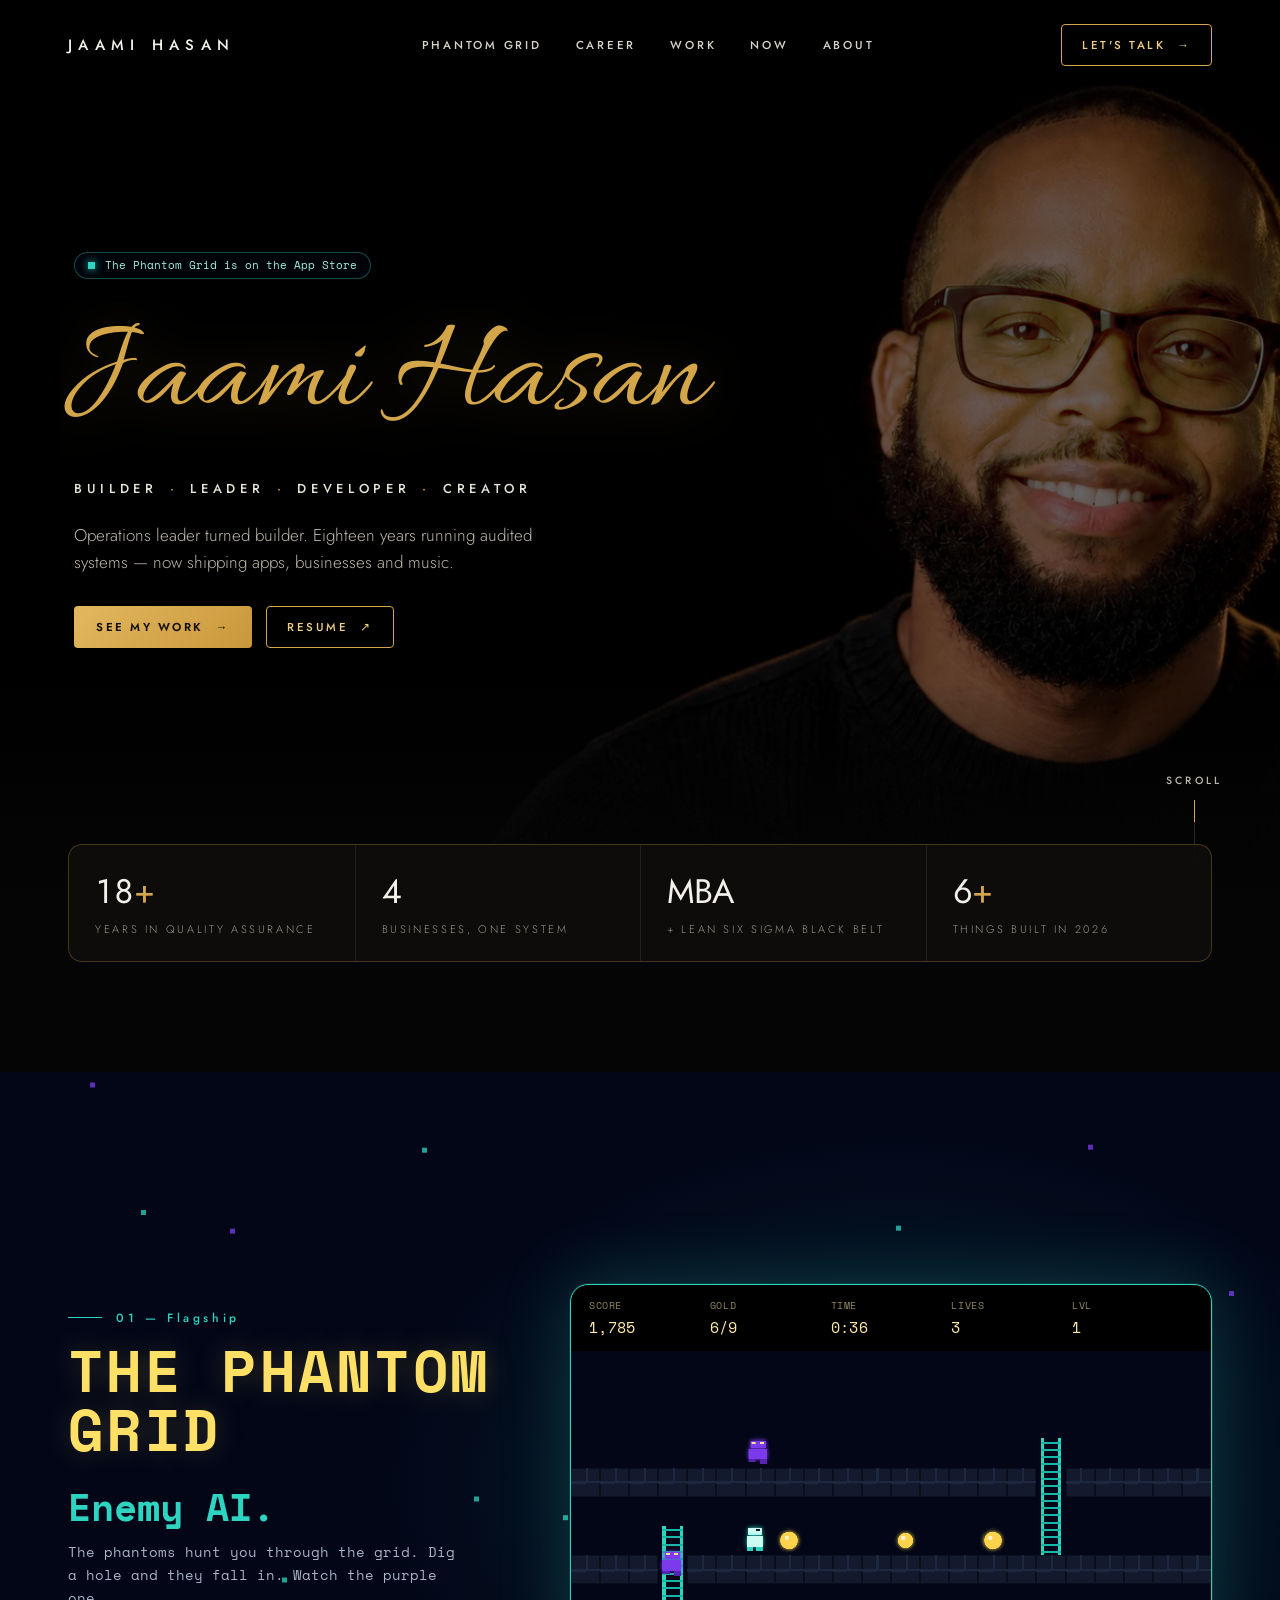
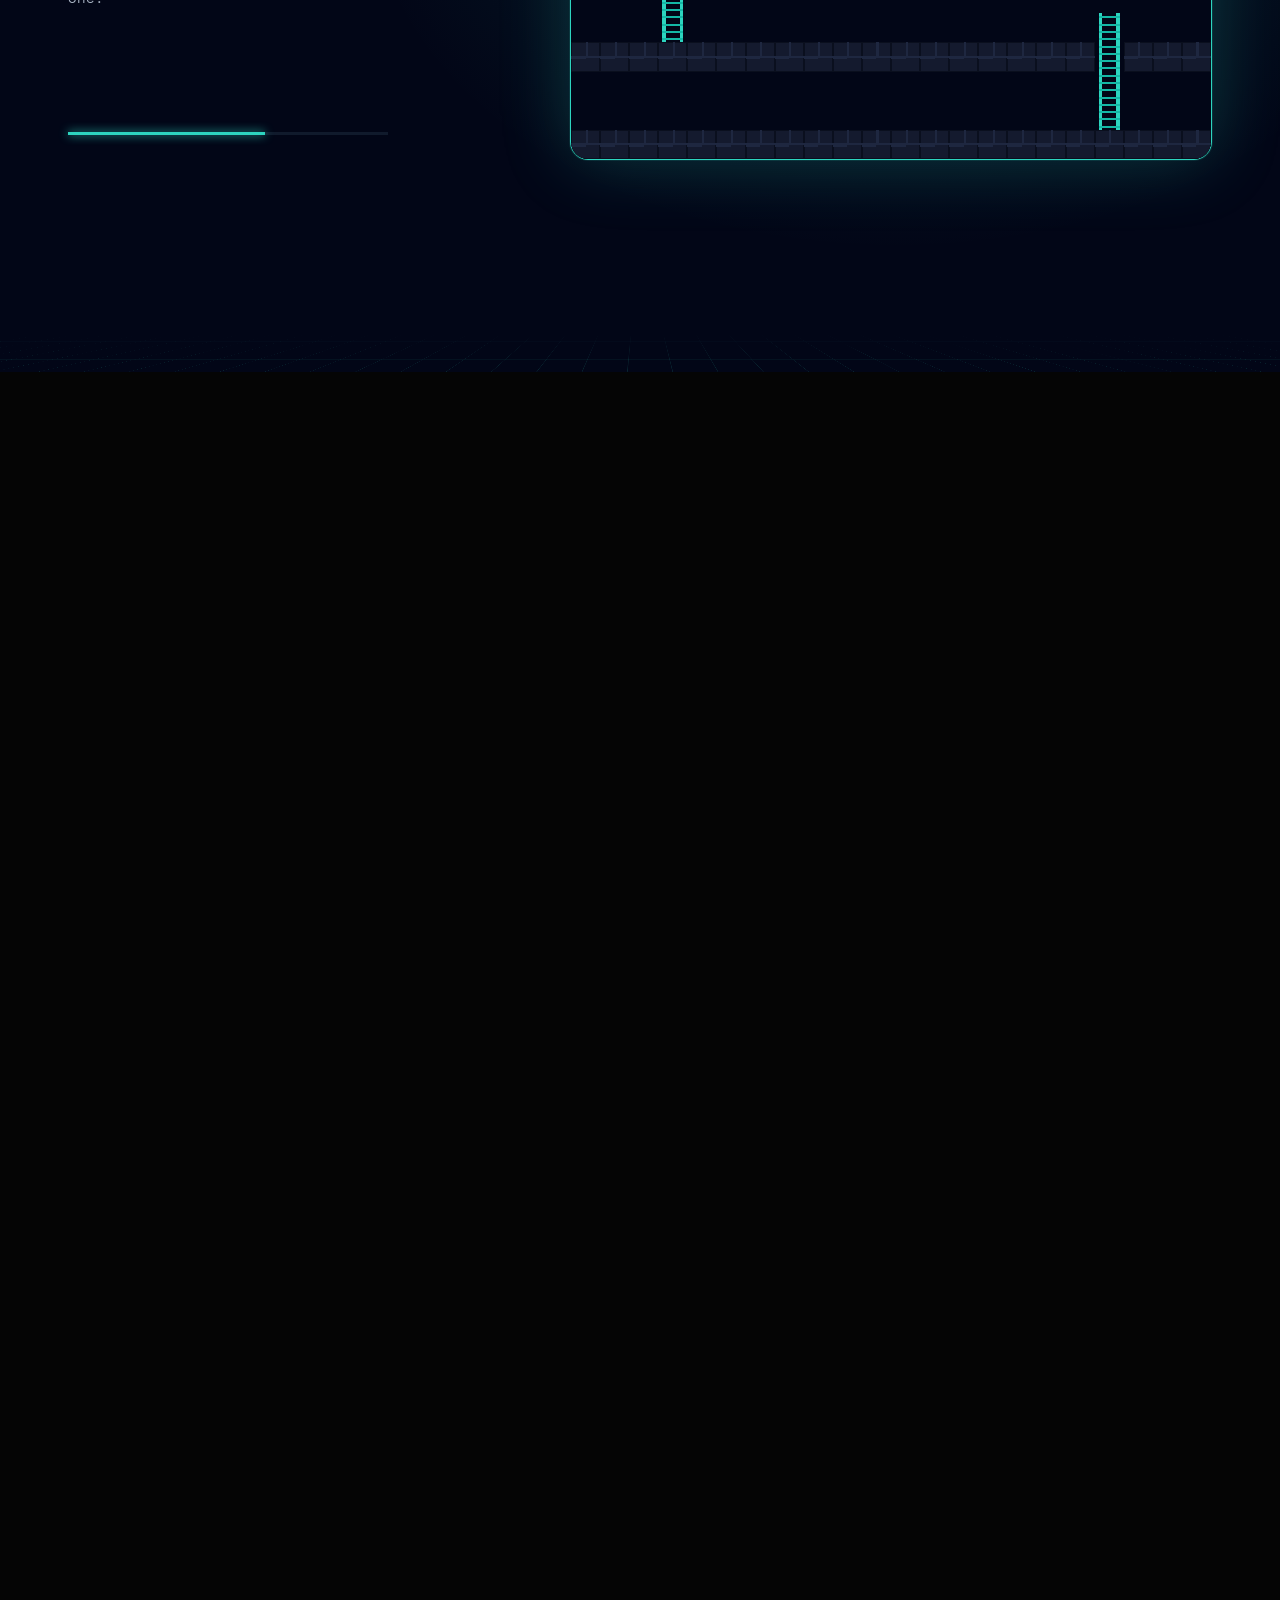
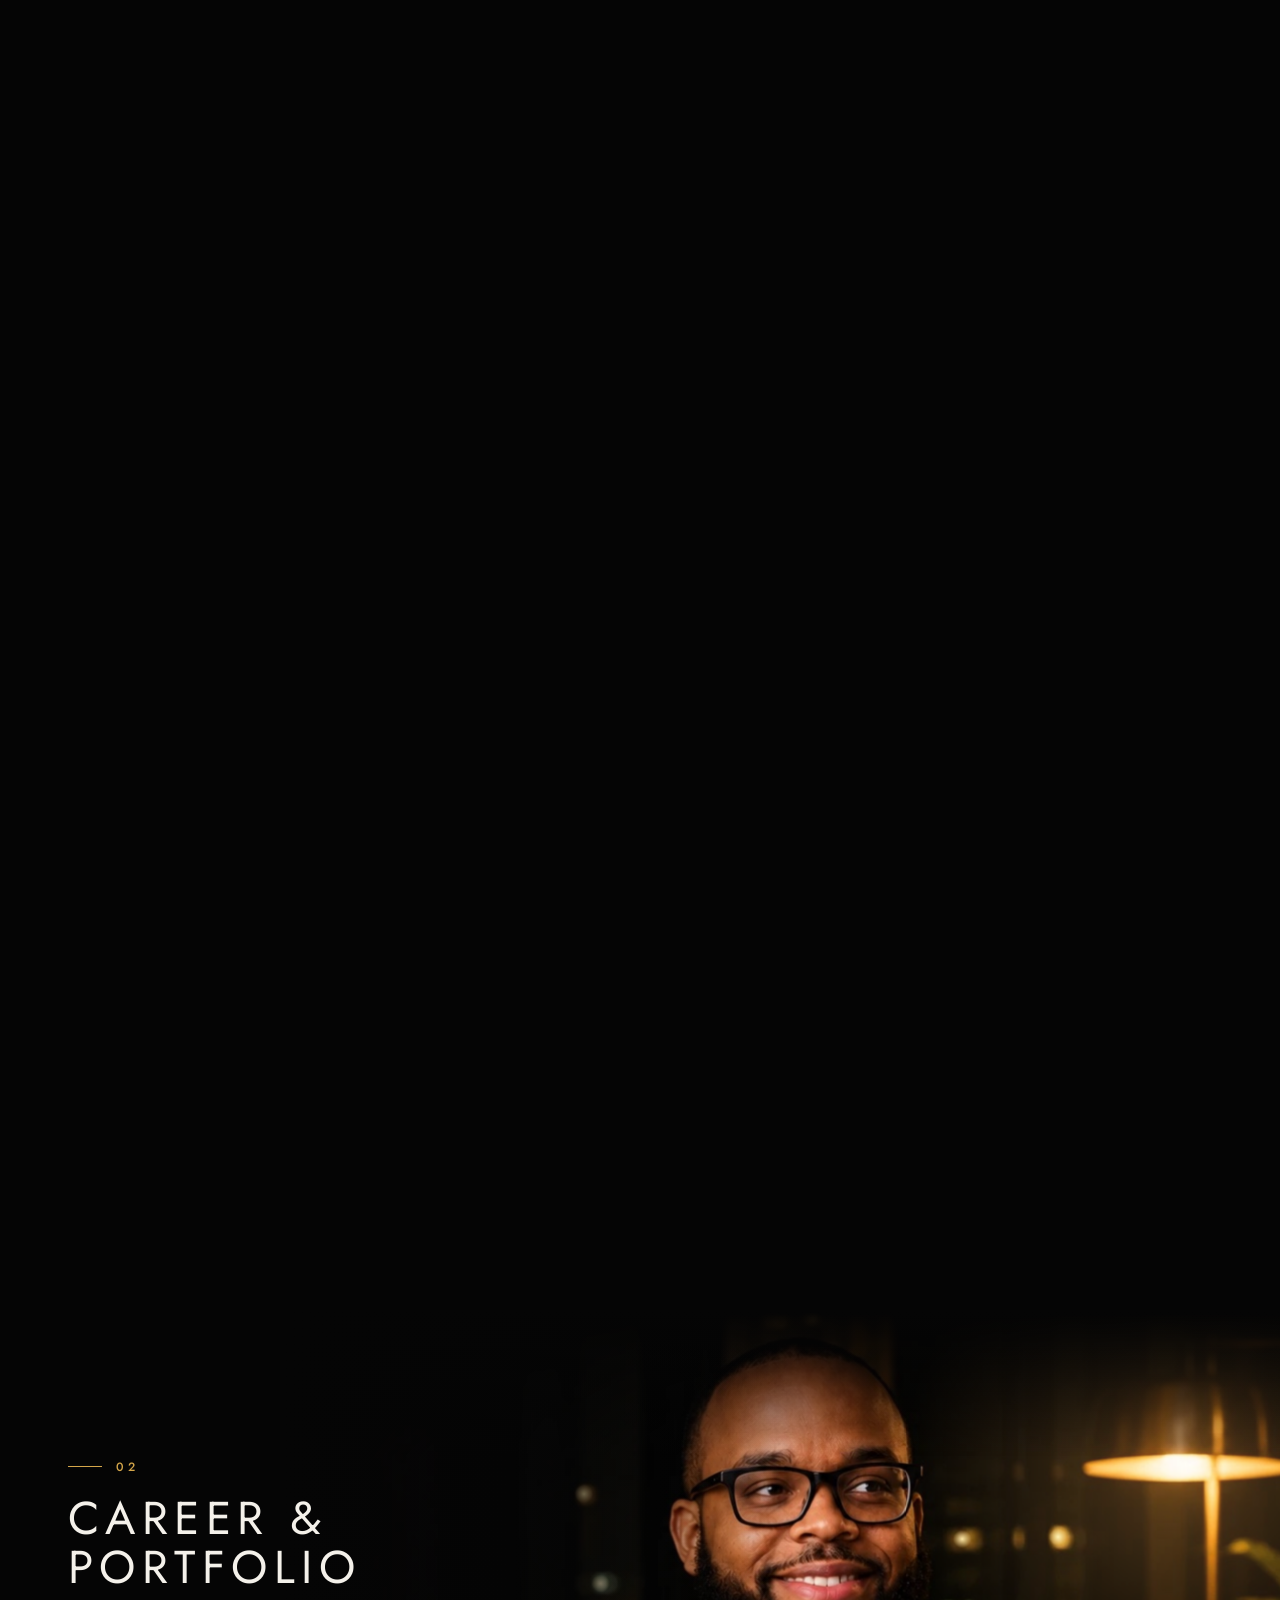
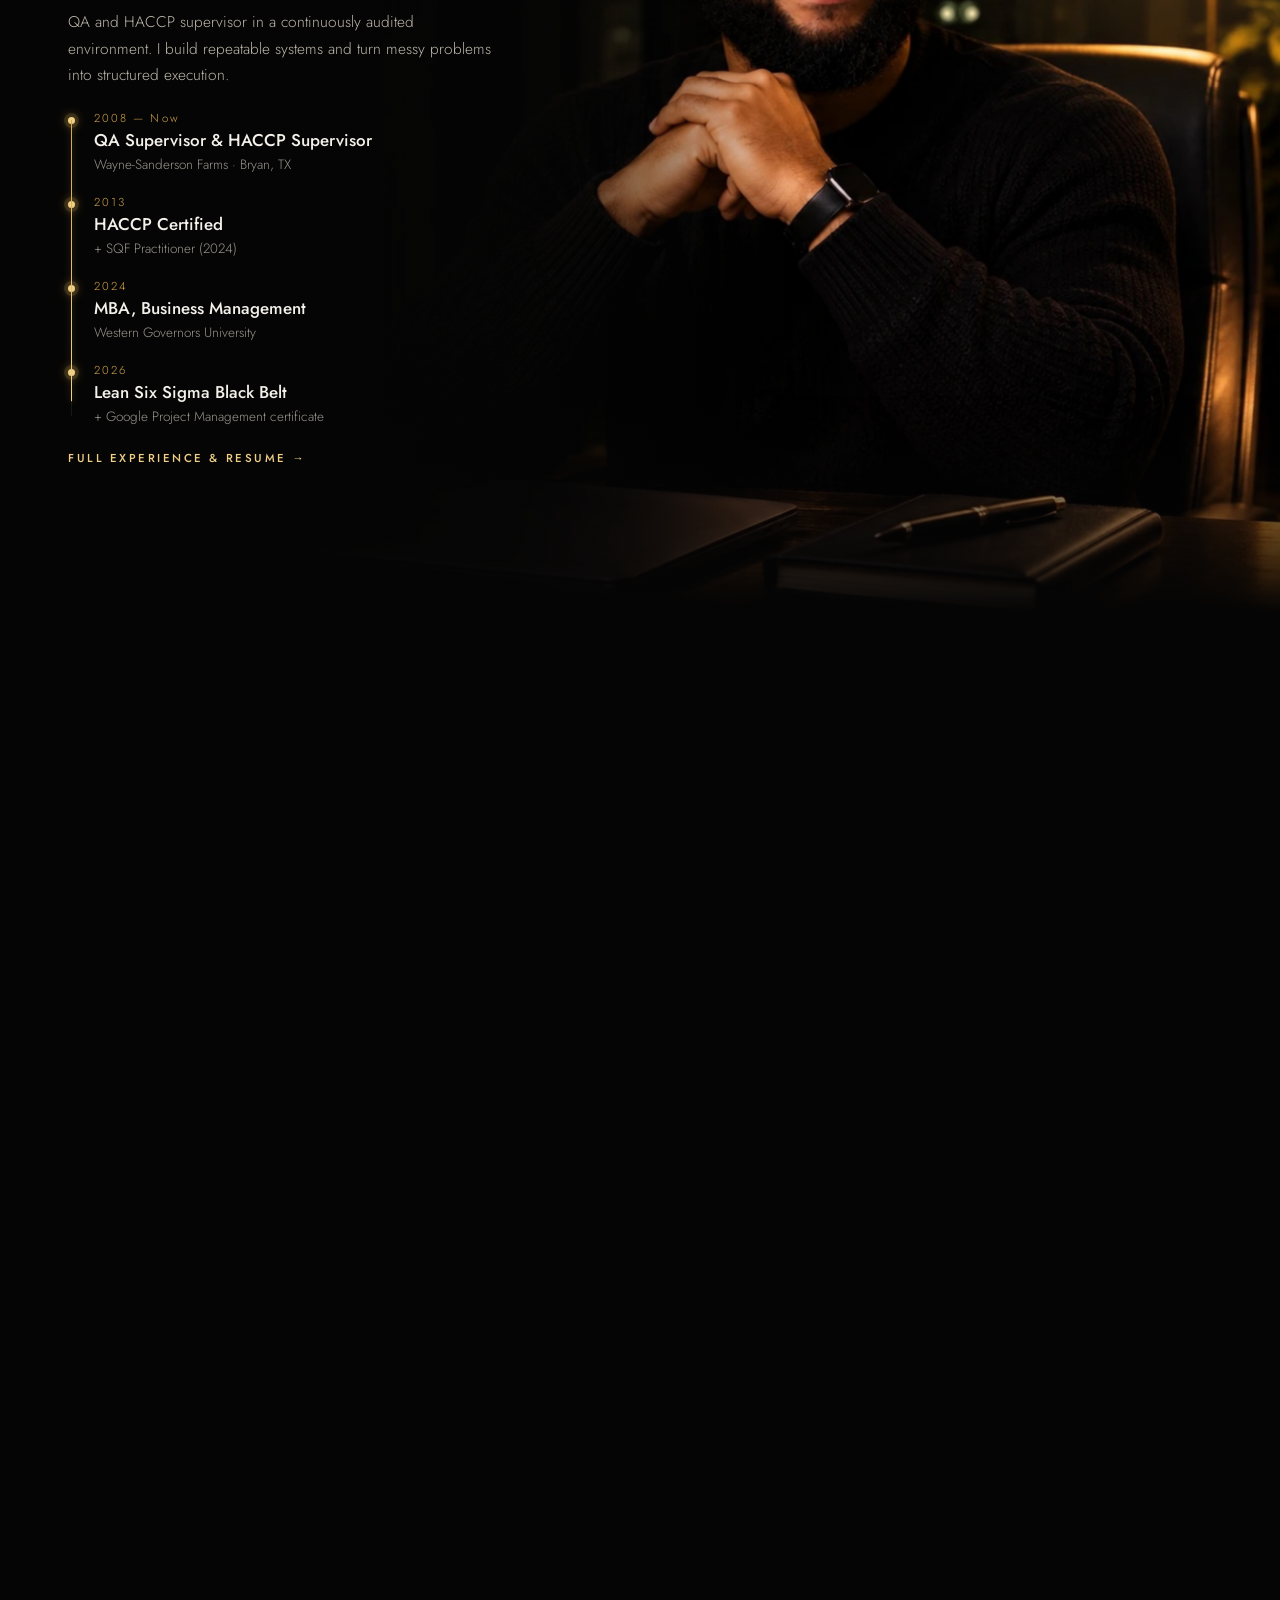
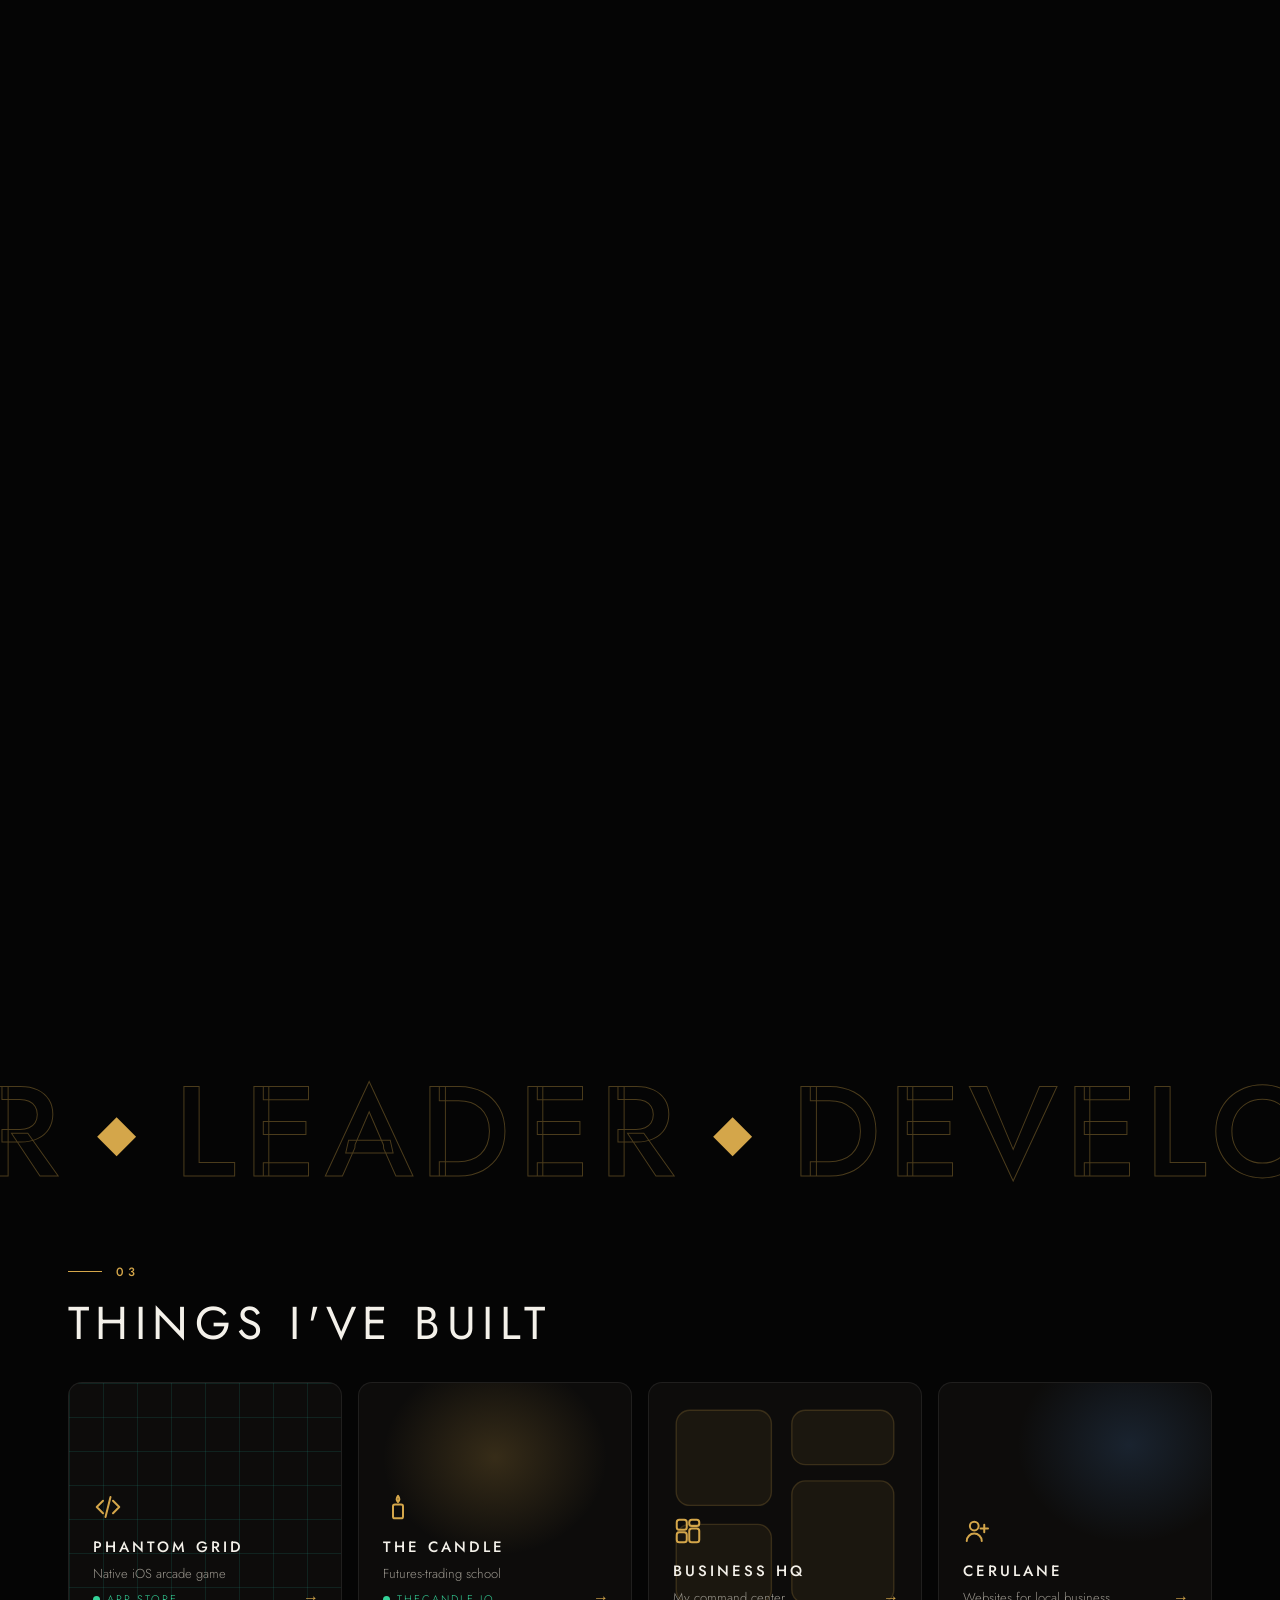
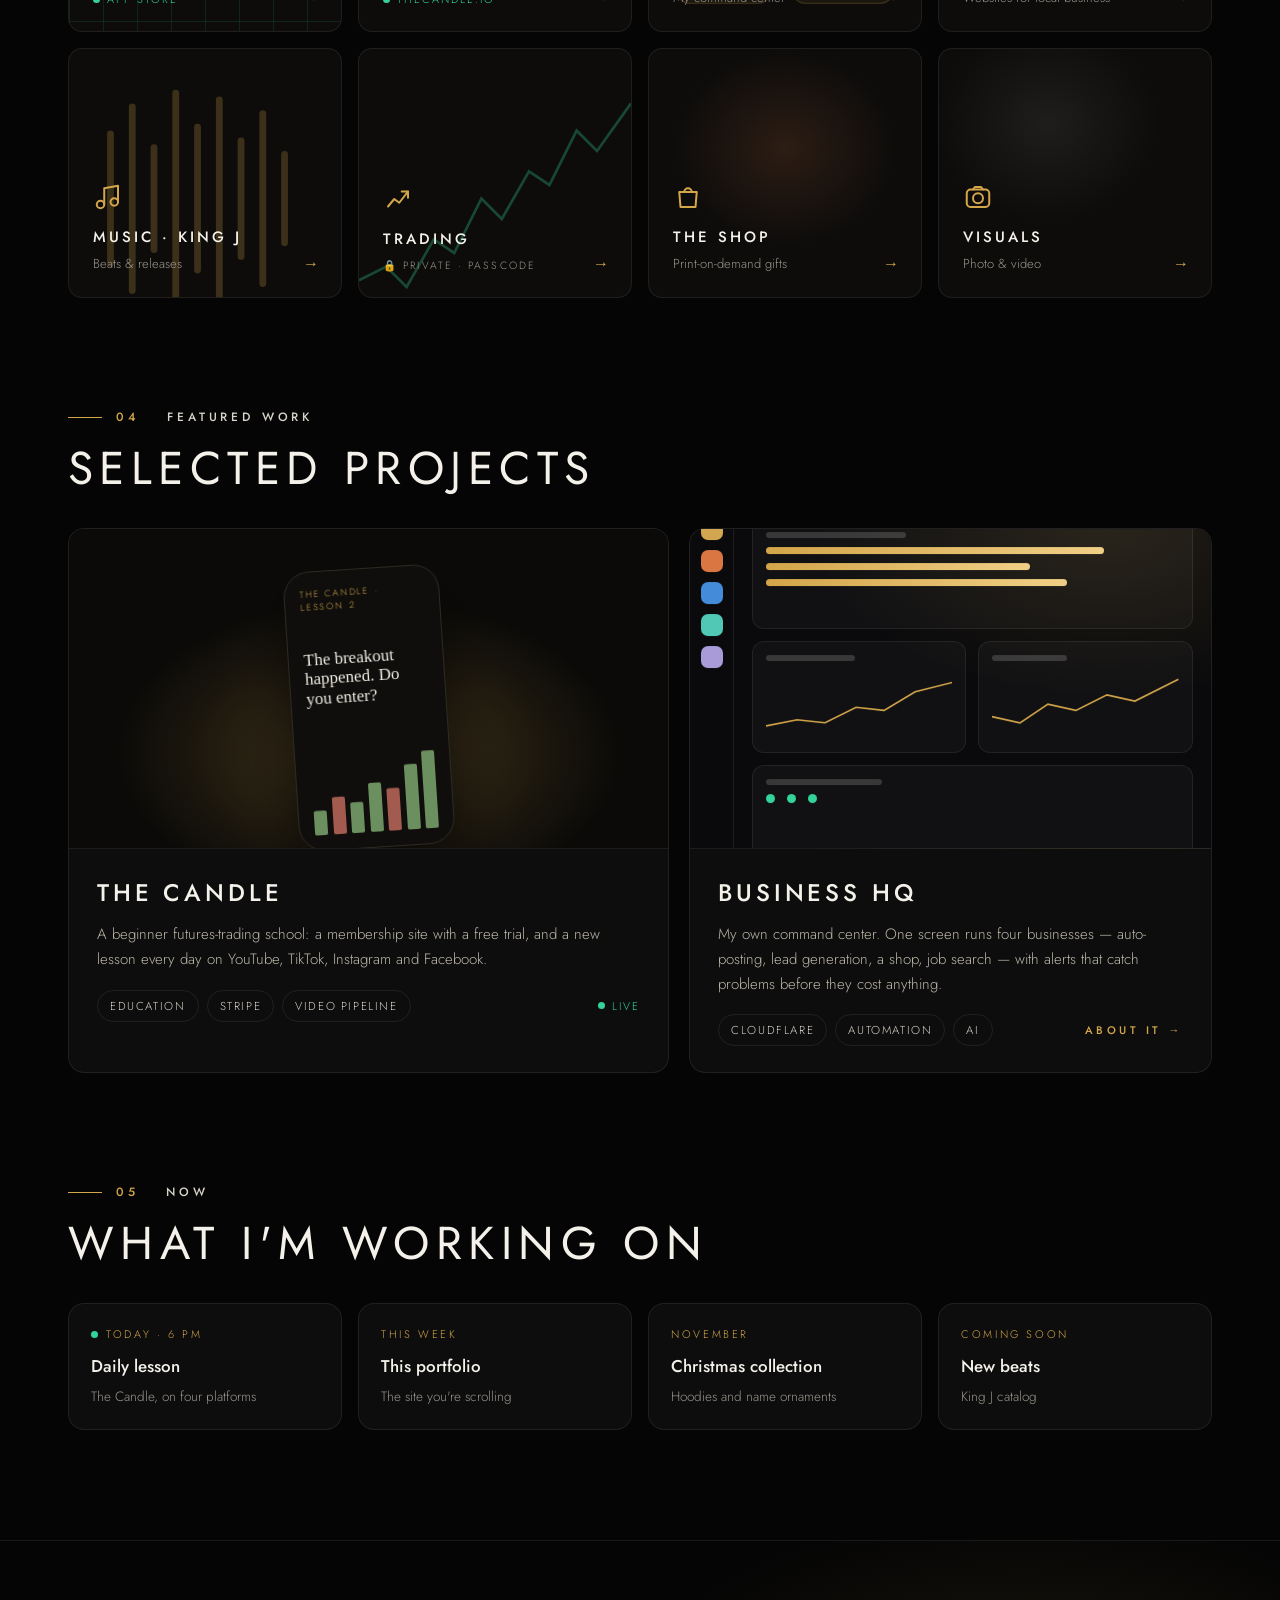
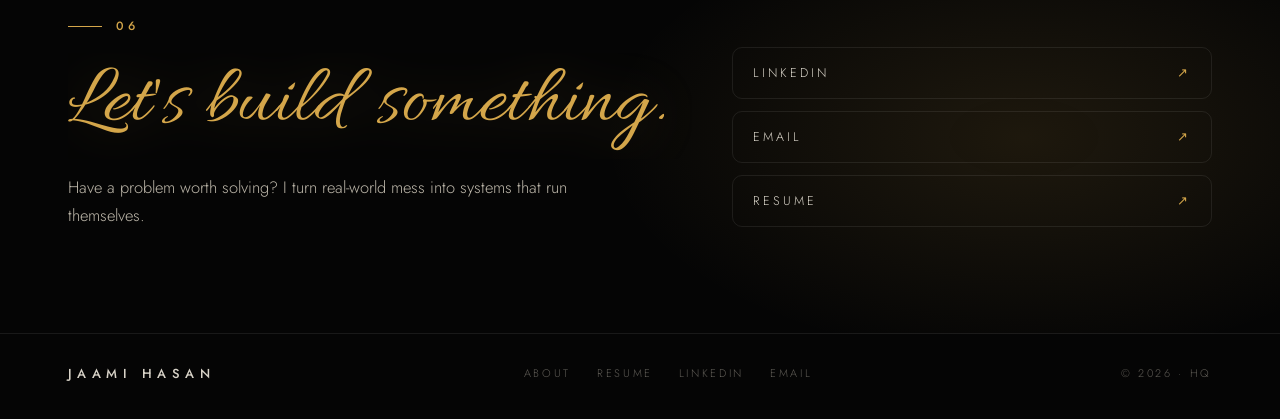
==== index.html @ 102c12ec "Home stat: 4 businesses, one system Co-Authored-By: Claude Opus 5.5 <noreply@anthropic.com>" ====
<!doctype html>
<html lang="en">
<head>
<meta charset="utf-8">
<meta name="viewport" content="width=device-width, initial-scale=1">
<title>Jaami Hasan</title>
<meta name="description" content="Jaami Hasan. Builder, leader, developer and creator. Operations leader turned builder, and the maker of The Phantom Grid on the App Store.">
<meta name="theme-color" content="#050505">
<link rel="canonical" href="https://jaamihasan.com/">
<meta property="og:type" content="website">
<meta property="og:title" content="Jaami Hasan">
<meta property="og:description" content="Operations leader turned builder. Apps, businesses and music.">
<meta property="og:url" content="https://jaamihasan.com/">
<meta property="og:image" content="https://jaamihasan.com/og-phantom-grid.png">
<meta name="twitter:card" content="summary_large_image">
<link rel="preload" as="image" href="assets/img/jaami-studio.jpg">
<script>if(!matchMedia('(prefers-reduced-motion: reduce)').matches)document.documentElement.classList.add('js')</script>
<link rel="preconnect" href="https://fonts.googleapis.com">
<link href="https://fonts.googleapis.com/css2?family=Allura&family=Jost:wght@300;400;500;600&family=Space+Mono:wght@400;700&display=swap" rel="stylesheet">
<link rel="stylesheet" href="assets/css/home.css?v=20261103">
</head>
<body>
<nav id="nav"><div class="wrap">
  <a class="brand" href="#top">JAAMI HASAN</a>
  <div class="links"><a href="#phantom">PHANTOM GRID</a><a href="#career">CAREER</a><a href="#work">WORK</a><a href="#current">NOW</a><a href="about.html">ABOUT</a></div>
  <a class="outline" href="#contact" data-mag>Let's talk <span>→</span></a>
</div></nav>

<div class="climb" id="climb" aria-hidden="true"><svg viewBox="0 0 12 12"><rect class="b" x="3" y="0" width="6" height="4"/><rect class="b" x="2" y="4" width="8" height="5"/><rect class="l" id="legA" x="2" y="9" width="3" height="3"/><rect class="l" id="legB" x="7" y="9" width="3" height="3"/><rect fill="#050505" x="6" y="1" width="2" height="1"/></svg></div>

<header class="hero" id="top">
  <div class="pic"><div class="frame" id="heroFrame"><img src="assets/img/jaami-studio.jpg" alt="Jaami Hasan in a black sweater against a black backdrop"><div class="light" id="light"></div><div class="shade" id="heroShade"></div></div></div>
  <canvas id="dust" aria-hidden="true"></canvas>
  <div class="wrap inner" id="heroIn">
    <a class="pill seq" style="--d:1.5s" href="#phantom"><i></i>The Phantom Grid is on the App Store</a>
    <h1 class="sig">Jaami Hasan</h1>
    <div class="roles caps seq" style="--d:1.7s">Builder<i>·</i>Leader<i>·</i>Developer<i>·</i>Creator</div>
    <p class="intro seq" style="--d:1.85s">Operations leader turned builder. Eighteen years running audited systems — now shipping apps, businesses and music.</p>
    <div class="cta seq" style="--d:2s"><a class="solid" href="#phantom" data-mag>See my work <span>→</span></a><a class="outline" href="career.html" data-mag>Resume <span>↗</span></a></div>
  </div>
  <div class="scroll caps seq" style="--d:2.4s">Scroll</div>
</header>

<div class="wrap stats"><div class="grid" data-in>
  <div class="stat"><b><i data-count="18">18</i><em>+</em></b><span>Years in quality assurance</span></div>
  <div class="stat"><b><i data-count="4">4</i></b><span>Businesses, one system</span></div>
  <div class="stat"><b>MBA</b><span>+ Lean Six Sigma Black Belt</span></div>
  <div class="stat"><b><i data-count="6">6</i><em>+</em></b><span>Things built in 2026</span></div>
</div></div>

<div class="pg" id="phantom"><div class="pgstick"><div class="pgbox" id="pgbox">
  <div class="plane"></div>
  <div class="sparks" id="sparks"></div>
  <div class="pgin">
    <div class="pgl">
      <div class="num" data-in>01 — Flagship</div>
      <h2 class="pgt">The Phantom Grid</h2>
      <div class="beats">
        <div class="beat on"><b>My biggest build.</b><p>A native iOS arcade game, designed, built and shipped to the App Store as a complete product.</p><span class="hint">Keep scrolling to play</span></div>
        <div class="beat"><b class="big">15</b><p>hand-built levels, each one laid out tile by tile.</p></div>
        <div class="beat"><b class="big">6</b><p>control schemes, so it plays the way you want to play it.</p></div>
        <div class="beat"><b>Enemy AI.</b><p>The phantoms hunt you through the grid. Dig a hole and they fall in. Watch the purple one.</p></div>
        <div class="beat"><b>Leaderboards.</b><p>Every level has its own. Grab the gold, then find the way out.</p></div>
        <div class="beat"><b>Level clear.</b><p>Swift + SpriteKit. Live on the App Store now.</p><div class="cta"><a class="solid" href="https://apps.apple.com/app/the-phantom-grid/id6785081612" target="_blank" rel="noopener" data-mag>App Store <span>→</span></a><a class="outline" href="game.html" data-mag>Play in browser <span>↗</span></a></div></div>
      </div>
      <div class="bar"><i></i></div>
    </div>
    <div class="panel">
      <div class="hud"><div>Score<b id="hScore">0</b></div><div>Gold<b id="hGold">0/9</b></div><div>Time<b id="hTime">0:00</b></div><div>Lives<b>3</b></div><div>Lvl<b>1</b></div></div>
      <canvas id="game" width="1232" height="784" role="img" aria-label="The Phantom Grid gameplay, driven by scrolling"></canvas>
      <div class="clear" id="clear">LEVEL CLEAR</div>
    </div>
  </div>
</div></div></div>

<div class="career" id="career"><div class="cstick">
  <div class="pic"><div class="frame" id="deskFrame"><img src="assets/img/jaami-desk.jpg" alt="Jaami Hasan at a dark wood desk at night with a laptop and notebook">
    <div class="lamp"></div>
    <i class="tw" style="left:57.3%;top:20.7%;--d:0s"></i><i class="tw" style="left:58.3%;top:30.3%;--d:1.3s"></i><i class="tw" style="left:80.1%;top:25.5%;--d:.6s"></i><i class="tw" style="left:85.9%;top:25.3%;--d:2.2s"></i><i class="tw" style="left:79.2%;top:33.5%;--d:3s"></i><i class="tw" style="left:80.7%;top:33.5%;--d:1.8s"></i>
  </div></div>
  <div class="wrap cin">
    <div class="num" data-in>02</div>
    <h2 data-in><span class="mask"><span>Career &amp;</span></span><span class="mask" style="--d:.1s"><span>Portfolio</span></span></h2>
    <p class="lead">QA and HACCP supervisor in a continuously audited environment. I build repeatable systems and turn messy problems into structured execution.</p>
    <ul class="tl" id="tl">
      <li><em>2008 — Now</em><b>QA Supervisor &amp; HACCP Supervisor</b><span>Wayne-Sanderson Farms · Bryan, TX</span></li>
      <li><em>2013</em><b>HACCP Certified</b><span>+ SQF Practitioner (2024)</span></li>
      <li><em>2024</em><b>MBA, Business Management</b><span>Western Governors University</span></li>
      <li><em>2026</em><b>Lean Six Sigma Black Belt</b><span>+ Google Project Management certificate</span></li>
    </ul>
    <a class="clink" href="career.html">Full experience &amp; resume <span>→</span></a>
  </div>
</div></div>

<div class="mq" aria-hidden="true"><div data-mq="-1">Builder<u>◆</u>Leader<u>◆</u>Developer<u>◆</u>Creator<u>◆</u>Builder<u>◆</u>Leader<u>◆</u>Developer<u>◆</u>Creator<u>◆</u></div></div>

<section id="work" style="padding-top:60px"><div class="wrap">
  <div class="num" data-in>03</div>
  <h2 data-in><span class="mask"><span>Things I've built</span></span></h2>
  <div class="built">
    <a class="tile" href="#phantom" data-r data-tilt style="--d:0s"><div class="art a-grid"></div><div class="ico"><svg viewBox="0 0 24 24"><path d="M8 7l-5 5 5 5M16 7l5 5-5 5M14 4l-4 16"/></svg></div><b>Phantom Grid</b><small>Native iOS arcade game</small><span class="live">App Store</span><span class="arrow">→</span></a>
    <a class="tile" href="https://thecandle.io" target="_blank" rel="noopener" data-r data-tilt style="--d:.07s"><div class="art a-glow" style="--ac:rgba(212,166,74,.35)"></div><div class="ico"><svg viewBox="0 0 24 24"><path d="M12 3c1.5 2 1.5 3.5 0 5-1.5-1.5-1.5-3 0-5z"/><rect x="8" y="10" width="8" height="11" rx="1.5"/></svg></div><b>The Candle</b><small>Futures-trading school</small><span class="live">thecandle.io</span><span class="arrow">→</span></a>
    <a class="tile" href="hq.html" data-r data-tilt style="--d:.14s"><svg class="art a-hq" viewBox="0 0 200 250"><rect x="20" y="20" width="70" height="70" rx="10" style="--d:0s"/><rect x="105" y="20" width="75" height="40" rx="10" style="--d:1.5s"/><rect x="105" y="72" width="75" height="90" rx="10" style="--d:3s"/><rect x="20" y="104" width="70" height="58" rx="10" style="--d:4.5s"/></svg><div class="ico"><svg viewBox="0 0 24 24"><rect x="3" y="3" width="8" height="8" rx="2"/><rect x="13" y="3" width="8" height="5" rx="2"/><rect x="13" y="10" width="8" height="11" rx="2"/><rect x="3" y="13" width="8" height="8" rx="2"/></svg></div><b>Business HQ</b><small>My command center</small><span class="arrow">→</span></a>
    <a class="tile" href="https://cerulane.com" target="_blank" rel="noopener" data-r data-tilt style="--d:.21s"><div class="art a-glow" style="--ac:rgba(96,165,250,.25);--ax:70%;--ay:25%"></div><div class="ico"><svg viewBox="0 0 24 24"><circle cx="9" cy="8" r="3.5"/><path d="M3 20c0-3.3 2.7-6 6-6s6 2.7 6 6"/><path d="M17 7v6M14 10h6"/></svg></div><b>Cerulane</b><small>Websites for local business</small><span class="arrow">→</span></a>
    <a class="tile" href="music.html" data-r data-tilt style="--d:0s"><svg class="art a-eq" viewBox="0 0 200 250" preserveAspectRatio="none"><rect x="28" y="60" width="5" height="100" rx="2.5" style="--d:.1s"/><rect x="44" y="40" width="5" height="140" rx="2.5" style="--d:.5s"/><rect x="60" y="70" width="5" height="80" rx="2.5" style="--d:.25s"/><rect x="76" y="30" width="5" height="160" rx="2.5" style="--d:.8s"/><rect x="92" y="55" width="5" height="110" rx="2.5" style="--d:.15s"/><rect x="108" y="35" width="5" height="150" rx="2.5" style="--d:.65s"/><rect x="124" y="65" width="5" height="90" rx="2.5" style="--d:.35s"/><rect x="140" y="45" width="5" height="130" rx="2.5" style="--d:.9s"/><rect x="156" y="75" width="5" height="70" rx="2.5" style="--d:.45s"/></svg><div class="ico"><svg viewBox="0 0 24 24"><path d="M9 18V5l11-2v13"/><circle cx="6" cy="18" r="3"/><circle cx="17" cy="16" r="3"/></svg></div><b>Music · King J</b><small>Beats &amp; releases</small><span class="arrow">→</span></a>
    <a class="tile" href="trading.html" data-r data-tilt style="--d:.07s"><svg class="art a-line" viewBox="0 0 200 250" preserveAspectRatio="none"><path d="M0 170 L20 160 L35 175 L55 140 L70 150 L90 110 L105 125 L125 90 L140 100 L160 60 L175 75 L200 40" stroke="#34d399" stroke-opacity=".5" fill="none" stroke-width="2"/></svg><div class="ico"><svg viewBox="0 0 24 24"><path d="M4 18l5-6 4 3 7-9"/><path d="M15 6h5v5"/></svg></div><b>Trading</b><span class="lock">🔒 Private · passcode</span><span class="arrow">→</span></a>
    <a class="tile" href="https://www.etsy.com/shop/ImpressivelyDigital" target="_blank" rel="noopener" data-r data-tilt style="--d:.14s"><div class="art a-glow" style="--ac:rgba(255,138,76,.22);--ay:40%"></div><div class="ico"><svg viewBox="0 0 24 24"><path d="M5 8h14l-1 12H6z"/><path d="M9 8a3 3 0 0 1 6 0"/></svg></div><b>The Shop</b><small>Print-on-demand gifts</small><span class="arrow">→</span></a>
    <a class="tile" href="visuals.html" data-r data-tilt style="--d:.21s"><div class="art a-glow" style="--ac:rgba(255,255,255,.12);--ax:40%"></div><div class="ico"><svg viewBox="0 0 24 24"><rect x="3" y="6" width="18" height="14" rx="3"/><circle cx="12" cy="13" r="4"/><path d="M8 6l1.5-2h5L16 6"/></svg></div><b>Visuals</b><small>Photo &amp; video</small><span class="arrow">→</span></a>
  </div>
</div></section>

<section><div class="wrap">
  <div class="num" data-in>04<b class="caps">Featured work</b></div>
  <h2 data-in><span class="mask"><span>Selected projects</span></span></h2>
  <div class="feat" id="feat">
    <a class="card fcard" href="https://thecandle.io" target="_blank" rel="noopener" data-r><div class="shot candle-shot"><div class="phone" id="cphone"><div class="t">THE CANDLE · LESSON 2</div><div class="h">The breakout happened. Do you enter?</div><div class="bars" id="cbars"><i style="height:30%;background:#6b8f5e"></i><i style="height:45%;background:#a35a4f"></i><i style="height:38%;background:#6b8f5e"></i><i style="height:60%;background:#6b8f5e"></i><i style="height:52%;background:#a35a4f"></i><i style="height:80%;background:#6b8f5e"></i><i style="height:96%;background:#6b8f5e"></i></div></div></div>
      <div class="bd"><h3>The Candle</h3><p>A beginner futures-trading school: a membership site with a free trial, and a new lesson every day on YouTube, TikTok, Instagram and Facebook.</p><div class="meta"><div class="chips"><span class="chip">Education</span><span class="chip">Stripe</span><span class="chip">Video pipeline</span></div><span class="live" style="margin:0">Live</span></div></div></a>
    <a class="card fcard" href="hq.html" data-r style="--d:.12s"><div class="shot hq-shot" aria-hidden="true"><div class="hqm" id="hqimg"><div class="hqd"><i style="--c:#f7c35f"></i><i style="--c:#ff8a4c"></i><i style="--c:#4fa3ff"></i><i style="--c:#5eead4"></i><i style="--c:#c4b5fd"></i></div><div class="hqg"><div class="hqc w2"><u style="width:34%"></u><s style="--w:82%"></s><s style="--w:64%;--d:.5s"></s><s style="--w:73%;--d:1s"></s></div><div class="hqc"><u style="width:48%"></u><svg viewBox="0 0 120 44" preserveAspectRatio="none"><path d="M0 36 20 32 38 34 58 24 76 26 96 14 120 8"/></svg></div><div class="hqc"><u style="width:40%"></u><svg viewBox="0 0 120 44" preserveAspectRatio="none"><path d="M0 30 18 34 36 22 54 26 74 16 92 20 120 6"/></svg></div><div class="hqc w2"><u style="width:28%"></u><p><b style="--d:0s"></b><b style="--d:.7s"></b><b style="--d:1.4s"></b></p></div></div></div></div>
      <div class="bd"><h3>Business HQ</h3><p>My own command center. One screen runs four businesses — auto-posting, lead generation, a shop, job search — with alerts that catch problems before they cost anything.</p><div class="meta"><div class="chips"><span class="chip">Cloudflare</span><span class="chip">Automation</span><span class="chip">AI</span></div><span class="gold caps" style="font-size:11px;white-space:nowrap">About it →</span></div></div></a>
  </div>
</div></section>

<section id="current"><div class="wrap">
  <div class="num" data-in>05<b class="caps">Now</b></div>
  <h2 data-in><span class="mask"><span>What I'm working on</span></span></h2>
  <div class="now">
    <div class="card nw" data-r><div class="d"><span class="pulse"></span>Today · 6 PM</div><b>Daily lesson</b><span>The Candle, on four platforms</span></div>
    <div class="card nw" data-r style="--d:.08s"><div class="d">This week</div><b>This portfolio</b><span>The site you're scrolling</span></div>
    <div class="card nw" data-r style="--d:.16s"><div class="d">November</div><b>Christmas collection</b><span>Hoodies and name ornaments</span></div>
    <div class="card nw" data-r style="--d:.24s"><div class="d">Coming soon</div><b>New beats</b><span>King J catalog</span></div>
  </div>
</div></section>

<div class="contact" id="contact"><div class="wrap">
  <div><div class="num" data-in>06</div><div class="sig" data-in>Let's build something.</div><p class="lead" style="margin-top:14px" data-r>Have a problem worth solving? I turn real-world mess into systems that run themselves.</p></div>
  <div class="clinks"><a href="https://www.linkedin.com/in/jaamihasan" target="_blank" rel="noopener" data-r>LinkedIn <span>↗</span></a><a href="mailto:jaamihasan89@gmail.com" data-r style="--d:.08s">Email <span>↗</span></a><a href="career.html" data-r style="--d:.16s">Resume <span>↗</span></a></div>
</div></div>
<footer><div class="wrap"><div class="brand">JAAMI HASAN</div><div class="fl"><a href="about.html">About</a><a href="career.html">Resume</a><a href="https://www.linkedin.com/in/jaamihasan" target="_blank" rel="noopener">LinkedIn</a><a href="mailto:jaamihasan89@gmail.com">Email</a></div><div>© 2026 · <a href="https://hq.jaamihasan.com" rel="nofollow noopener" title="Business HQ (private)">HQ</a></div></div></footer>

<script src="assets/js/home.js?v=20261103"></script>
</body>
</html>
---- assets/css/home.css ----
:root{--bg:#050505;--card:rgba(255,255,255,.035);--line:rgba(255,255,255,.08);--gline:rgba(212,166,74,.28);--text:#f4f1ea;--muted:#9a968d;--dim:#5f5c56;--gold:#d4a64a;--gold2:#f0cf86;--green:#34d399;--teal:#2dd4bf;--navy:#020617;--acc:var(--gold);--ease:cubic-bezier(.2,.7,.1,1)}
body[data-zone=grid]{--acc:var(--teal)}
*{box-sizing:border-box}
html{scroll-behavior:smooth;scroll-padding-top:70px}
html,body{margin:0;background:var(--bg);color:var(--text);font-family:"Jost",-apple-system,"Segoe UI",sans-serif;-webkit-font-smoothing:antialiased;font-weight:300}
body{overflow-x:clip}
a{color:inherit;text-decoration:none}
.wrap{max-width:1240px;margin:0 auto;padding:0 48px}
.caps{text-transform:uppercase;letter-spacing:.32em;font-weight:500}
.gold{color:var(--gold)}

/* photo frames: the image keeps its shape, so lights placed by % stay on the lamp and windows */
.pic{position:absolute;inset:0;container-type:size;overflow:hidden;background:#000}
.frame{--fw:max(100cqw,177.7cqh);position:absolute;width:var(--fw);aspect-ratio:1672/941;left:calc((100cqw - var(--fw))*var(--fx,.55));top:calc((100cqh - var(--fw)*.5628)*.5);will-change:transform;isolation:isolate;background:#000}
.frame img{display:block;width:100%;height:100%}

/* nav */
nav{position:fixed;top:0;left:0;right:0;z-index:20;transition:background .4s,backdrop-filter .4s,border-color .4s;border-bottom:1px solid transparent}
nav.stuck{background:rgba(6,6,7,.72);backdrop-filter:blur(16px);-webkit-backdrop-filter:blur(16px);border-color:var(--line)}
nav .wrap{display:flex;align-items:center;justify-content:space-between;padding-top:24px;padding-bottom:24px;transition:padding .4s var(--ease)}
nav.stuck .wrap{padding-top:13px;padding-bottom:13px}
.brand{font-size:15px;letter-spacing:.42em;font-weight:500}
.links{display:flex;gap:34px;font-size:11.5px;letter-spacing:.24em;font-weight:500;color:#d8d3c8}
.links a{position:relative;padding:4px 0;transition:color .3s}
.links a::after{content:"";position:absolute;left:0;right:.24em;bottom:-3px;height:1px;background:var(--acc);transform:scaleX(0);transform-origin:left;transition:transform .45s var(--ease),background .4s}
.links a:hover::after,.links a.on::after{transform:scaleX(1)}
.links a.on{color:var(--acc)}
.outline,.solid{display:inline-flex;align-items:center;gap:12px;font-size:11.5px;letter-spacing:.22em;border-radius:4px;text-transform:uppercase;position:relative;overflow:hidden;transition:transform .3s var(--ease),border-color .4s,color .4s,box-shadow .3s;will-change:transform}
.outline{padding:12px 20px;border:1px solid var(--acc);color:var(--gold2);font-weight:500}
.solid{padding:13px 22px;background:linear-gradient(135deg,#e2b85f,#c9973b);color:#140f06;font-weight:600}
.solid::after{content:"";position:absolute;top:0;bottom:0;left:-60%;width:40%;background:linear-gradient(100deg,transparent,rgba(255,255,255,.55),transparent);transform:skewX(-18deg);transition:left .7s var(--ease)}
.solid:hover::after{left:130%}
.outline span,.solid span{transition:transform .3s var(--ease)}.outline:hover span,.solid:hover span{transform:translateX(4px)}
.solid:hover{box-shadow:0 10px 30px rgba(212,166,74,.25)}

/* the climbing ladder: this is the page's scroll bar */
.climb{position:fixed;right:18px;top:50%;height:46vh;width:14px;margin-top:-23vh;z-index:15;pointer-events:none;opacity:0;transition:opacity .5s}
.climb.on{opacity:1}
.climb::before{content:"";position:absolute;inset:0;border-left:1px solid var(--acc);border-right:1px solid var(--acc);opacity:.45;background:repeating-linear-gradient(180deg,transparent 0 7px,var(--acc) 7px 8px);transition:border-color .4s}
.climb svg{position:absolute;left:-2px;width:18px;height:18px;bottom:0;will-change:transform;shape-rendering:crispEdges;filter:drop-shadow(0 0 5px var(--acc))}
.climb .b{fill:#f4f1ea}.climb .l{fill:var(--acc);transition:fill .4s}

/* hero */
.hero{position:relative;height:100vh;height:100svh;min-height:640px;overflow:hidden;background:#000}
.hero .frame{top:calc((100cqh - var(--fw)*.5628)*.32)}
.hero .light{position:absolute;inset:0;mix-blend-mode:color-dodge;background:radial-gradient(26% 40% at var(--lx,70%) var(--ly,30%),rgba(240,190,110,.46),transparent 70%);pointer-events:none}
.hero .shade{position:absolute;inset:0;background:#000;opacity:0}
#dust{position:absolute;inset:0;width:100%;height:100%;pointer-events:none}
.hero::after{content:"";position:absolute;left:0;right:0;bottom:0;height:220px;background:linear-gradient(transparent,var(--bg));pointer-events:none}
.hero .inner{position:relative;z-index:2;height:100%;display:flex;flex-direction:column;justify-content:center;will-change:transform}
.pill{display:inline-flex;align-self:flex-start;align-items:center;gap:10px;margin:0 0 0 6px;padding:7px 13px;border:1px solid rgba(45,212,191,.35);border-radius:999px;font:400 11px/1 "Space Mono",monospace;color:#9ff0e2;background:rgba(2,6,23,.5);transition:border-color .3s,background .3s}
.pill:hover{border-color:var(--teal);background:rgba(13,148,136,.2)}
.pill i{width:7px;height:7px;background:var(--teal);box-shadow:0 0 8px var(--teal);animation:blink 2.2s steps(2) infinite}
.sig{font-weight:400;font-family:"Allura",cursive;font-size:clamp(84px,10.4vw,150px);line-height:1.05;margin:22px 0 0 -8px;padding:.08em .15em .12em 0;letter-spacing:0;color:transparent;background:linear-gradient(100deg,var(--gold) 0 42%,#ffe9b3 50%,var(--gold) 58% 100%) 120% 0/300% 100%;-webkit-background-clip:text;background-clip:text;filter:drop-shadow(0 2px 26px rgba(212,166,74,.2));animation:shine 9s 3.2s var(--ease) infinite}
.roles{margin:12px 0 0 6px;font-size:13px;letter-spacing:.36em;color:#e7e2d6}
.roles i{font-style:normal;color:var(--gold);margin:0 12px}
.intro{max-width:470px;margin:24px 0 0 6px;color:#bdb7aa;font-size:17px;line-height:1.6}
.cta{display:flex;gap:14px;margin:30px 0 0 6px}
.scroll{position:absolute;right:58px;bottom:40px;z-index:2;font-size:10.5px;letter-spacing:.3em;color:#bdb7aa;display:flex;flex-direction:column;align-items:center;gap:12px}
.scroll::after{content:"";width:1px;height:60px;background:linear-gradient(var(--gold),var(--gold)) 0 0/1px 22px no-repeat,rgba(255,255,255,.14);animation:drip 2.4s var(--ease) infinite}
.js .hero .frame img{animation:rise 2.4s .1s var(--ease) both}
.js .sig{-webkit-mask:linear-gradient(100deg,#000 46%,transparent 54%) 100% 0/260% 100% no-repeat;mask:linear-gradient(100deg,#000 46%,transparent 54%) 100% 0/260% 100% no-repeat;animation:write 2s .35s cubic-bezier(.5,.1,.2,1) both,shine 9s 3.2s var(--ease) infinite}
.js .hero .seq{opacity:0;transform:translateY(16px);animation:seq .9s var(--ease) both;animation-delay:var(--d)}
@keyframes rise{from{opacity:0;transform:scale(1.05)}to{opacity:1;transform:none}}
@keyframes write{to{-webkit-mask-position:0 0;mask-position:0 0}}
@keyframes shine{0%{background-position:120% 0}35%,100%{background-position:-20% 0}}
@keyframes seq{to{opacity:1;transform:none}}
@keyframes drip{0%{background-position:0 -22px,0 0}100%{background-position:0 60px,0 0}}
@keyframes blink{50%{opacity:.25}}

/* stats */
.stats{position:relative;margin:-56px auto 0;z-index:3}
.stats .grid{display:grid;grid-template-columns:repeat(4,1fr);background:rgba(16,15,13,.82);backdrop-filter:blur(20px);-webkit-backdrop-filter:blur(20px);border:1px solid var(--gline);border-radius:14px;overflow:hidden;position:relative}
.stats .grid::after{content:"";position:absolute;left:0;right:0;top:-1px;height:1px;background:linear-gradient(90deg,transparent,var(--gold2),transparent);transform:translateX(-100%);transition:transform 1.8s .2s var(--ease)}
.stats .grid.in::after{transform:translateX(100%)}
.stat{padding:22px 26px;border-left:1px solid var(--line)}.stat:first-child{border-left:0}
.stat b{display:block;font-size:34px;font-weight:400;letter-spacing:-.02em;font-variant-numeric:tabular-nums}.stat b em{font-style:normal;color:var(--gold)}.stat b i{font-style:normal}
.stat span{font-size:11px;letter-spacing:.24em;color:var(--muted);text-transform:uppercase}

/* shared section pieces */
section{padding:110px 0 0}
.num{display:flex;align-items:center;gap:14px;font-size:12px;letter-spacing:.3em;color:var(--gold);font-weight:500;margin-bottom:18px}
.num::before{content:"";width:34px;height:1px;background:currentColor;transform-origin:left}
.num b{color:#d8d3c8;font-weight:500;margin-left:14px}
h2{margin:0;font-size:clamp(30px,3.6vw,46px);letter-spacing:.14em;font-weight:400;line-height:1.08;text-transform:uppercase}
.lead{color:#bdb7aa;font-size:16.5px;line-height:1.7;max-width:520px;margin:20px 0 28px}
.card{background:var(--card);border:1px solid var(--line);border-radius:16px;position:relative;overflow:hidden}
.chips{display:flex;flex-wrap:wrap;gap:8px}.chip{font-size:11.5px;letter-spacing:.14em;text-transform:uppercase;padding:7px 12px;border:1px solid var(--line);border-radius:999px;color:#d8d3c8}
.live{display:inline-flex;align-items:center;gap:7px;font-size:11px;letter-spacing:.18em;text-transform:uppercase;color:var(--green);position:relative;margin-top:8px}
.live::before{content:"";width:7px;height:7px;border-radius:50%;background:var(--green);animation:ping 2.6s infinite}
@keyframes ping{0%{box-shadow:0 0 0 0 rgba(52,211,153,.5)}80%,100%{box-shadow:0 0 0 8px rgba(52,211,153,0)}}
/* scroll reveals */
.js [data-r]{opacity:0;transform:translateY(26px);transition:opacity .9s var(--ease),transform .9s var(--ease);transition-delay:var(--d,0s)}
.js [data-r].in{opacity:1;transform:none}
.js .mask{display:block;overflow:hidden;padding-bottom:.08em;margin-bottom:-.08em}
.js .mask>span{display:block;transform:translateY(112%);transition:transform 1.1s var(--ease);transition-delay:var(--d,0s)}
.js .in .mask>span,.js .mask.in>span{transform:none}
.js .num::before{transform:scaleX(0);transition:transform .9s .1s var(--ease)}
.js .num.in::before{transform:none}

/* phantom grid */
.pg{height:560vh;position:relative;margin-top:110px}
.pgstick{position:sticky;top:0;height:100vh;height:100svh;overflow:hidden}
.pgbox{position:absolute;inset:0;background:var(--navy);clip-path:inset(calc(var(--c,1)*20%) calc(var(--c,1)*24%) round calc(var(--c,1)*22px));will-change:clip-path}
.plane{position:absolute;left:-50%;right:-50%;bottom:-8%;height:60%;transform:perspective(420px) rotateX(64deg);transform-origin:50% 100%;background:linear-gradient(rgba(45,212,191,.2) 1px,transparent 1px) 0 var(--gy,0)/70px 70px,linear-gradient(90deg,rgba(45,212,191,.2) 1px,transparent 1px) 0 0/70px 70px;-webkit-mask:linear-gradient(transparent,#000 70%);mask:linear-gradient(transparent,#000 70%)}
.pgbox::before{content:"";position:absolute;inset:0;background:radial-gradient(760px 520px at 70% 46%,rgba(45,212,191,.14),transparent 70%)}
.sparks i{position:absolute;width:5px;height:5px;background:var(--teal);opacity:.75;will-change:transform}.sparks i:nth-child(3n){background:#7c3aed}
.pgin{position:relative;height:100%;max-width:1240px;margin:0 auto;padding:0 48px;display:grid;grid-template-columns:minmax(0,.82fr) minmax(0,1.18fr);gap:56px;align-items:center;font-family:"Space Mono",monospace}
.pgl{position:relative;min-width:0;opacity:var(--o,0);transform:translateY(calc((1 - var(--o,0))*20px))}
.pgl .num{color:var(--teal);font-family:"Jost";margin-bottom:14px}
.pgt{font-size:clamp(34px,4.5vw,62px);font-weight:700;line-height:1.02;letter-spacing:.04em;color:#ffe066;margin:0;text-shadow:0 0 28px rgba(255,224,102,.22)}
.beats{position:relative;height:230px;margin-top:28px}
.beat{position:absolute;inset:0;opacity:0;transform:translateY(16px);transition:opacity .45s,transform .45s var(--ease);pointer-events:none}
.beat.on{opacity:1;transform:none;pointer-events:auto}
.beat b{display:block;font-size:clamp(26px,3vw,40px);line-height:1.08;color:var(--teal);font-weight:700}
.beat b.big{font-size:clamp(58px,7.4vw,104px);line-height:.95}
.beat p{margin:12px 0 0;max-width:400px;color:#a9b4c4;font-size:14px;line-height:1.65}
.beat .cta{margin:20px 0 0;flex-wrap:wrap;font-family:"Jost"}
.beat .solid{background:linear-gradient(135deg,#5eead4,#14b8a6);color:#02241f}
.beat .outline{border-color:var(--teal);color:#9ff0e2}
.hint{display:inline-flex;gap:9px;align-items:center;margin-top:18px;color:#64748b;font-size:11px;letter-spacing:.14em}.hint::after{content:"↓";color:var(--teal);animation:bob 1.5s ease-in-out infinite}
@keyframes bob{50%{transform:translateY(4px)}}
.bar{height:3px;background:#101a2c;margin-top:16px;max-width:320px}.bar i{display:block;height:100%;background:var(--teal);box-shadow:0 0 10px var(--teal);width:calc(var(--g,0)*100%)}
.panel{position:relative;min-width:0;border:1.5px solid var(--teal);border-radius:18px;overflow:hidden;background:#000;box-shadow:0 0 0 1px rgba(45,212,191,.12),0 0 70px rgba(45,212,191,.22);opacity:var(--o,0);transform:scale(calc(.94 + var(--o,0)*.06))}
.hud{display:grid;grid-template-columns:repeat(5,1fr);padding:13px 18px;font-size:10px;letter-spacing:.06em;color:#8d8660;text-transform:uppercase}
.hud b{display:block;margin-top:3px;color:#ffe9a8;font-size:15px;font-weight:400;letter-spacing:.02em}
#game{display:block;width:100%;aspect-ratio:616/392;background:var(--navy);image-rendering:pixelated}
.clear{position:absolute;inset:0;display:grid;place-items:center;font-size:clamp(22px,3.4vw,44px);font-weight:700;letter-spacing:.14em;color:#ffe066;background:rgba(2,6,23,.55);opacity:0;transition:opacity .35s;pointer-events:none;text-shadow:0 0 22px rgba(255,224,102,.5)}
.clear.on{opacity:1}

/* career scene */
.career{height:320vh;position:relative}
.cstick{position:sticky;top:0;height:100vh;height:100svh;overflow:hidden}
.career .frame{--fx:1;transform-origin:74% 34%}
.career .pic::after{content:"";position:absolute;inset:0;background:linear-gradient(90deg,#050505 0 22%,rgba(5,5,5,.8) 40%,transparent 62%),linear-gradient(transparent 76%,#050505),linear-gradient(#050505,transparent 16%)}
.lamp{position:absolute;left:93.6%;top:17%;width:34%;aspect-ratio:1;translate:-50% -50%;background:radial-gradient(closest-side,rgba(255,180,90,.3),transparent);mix-blend-mode:screen;animation:lamp 6s ease-in-out infinite}
@keyframes lamp{0%,100%{opacity:.5}42%{opacity:1}47%{opacity:.75}55%{opacity:.95}}
.tw{position:absolute;width:1.1%;aspect-ratio:1;translate:-50% -50%;border-radius:50%;background:radial-gradient(closest-side,#ffe0a0,transparent);mix-blend-mode:screen;animation:tw 4s ease-in-out infinite;animation-delay:var(--d)}
@keyframes tw{0%,100%{opacity:.08}50%{opacity:.95}}
.cin{position:relative;height:100%;display:flex;flex-direction:column;justify-content:center;max-width:1240px}
.cin .lead{max-width:430px;margin:16px 0 22px;font-size:15.5px}
.tl{position:relative;margin:0;padding:0 0 0 26px;max-width:440px;list-style:none}
.tl::before,.tl::after{content:"";position:absolute;left:3px;top:10px;bottom:30px;width:1px;background:var(--line)}
.tl::after{background:linear-gradient(var(--gold),var(--gold2));box-shadow:0 0 8px rgba(240,207,134,.5);transform:scaleY(var(--t,0));transform-origin:top}
.tl li{position:relative;padding:0 0 19px;opacity:.28;transform:translateX(-8px);transition:opacity .5s,transform .6s var(--ease)}
.tl li::before{content:"";position:absolute;left:-26px;top:7px;width:7px;height:7px;border-radius:50%;background:#2c2a26;transition:background .4s,box-shadow .4s}
.tl li.on{opacity:1;transform:none}.tl li.on::before{background:var(--gold2);box-shadow:0 0 0 4px rgba(212,166,74,.16),0 0 12px var(--gold)}
.tl em{display:block;font-style:normal;color:var(--gold);font-size:11.5px;letter-spacing:.18em}
.clink{align-self:flex-start;margin-top:4px;font-size:11.5px;letter-spacing:.22em;text-transform:uppercase;font-weight:500;color:var(--gold2)}.clink span{display:inline-block;transition:transform .3s var(--ease)}.clink:hover span{transform:translateX(5px)}
.tl b{display:block;font-weight:500;font-size:17px;margin-top:2px}.tl span{color:var(--muted);font-size:13.5px}

/* big moving words */
.mq{overflow:hidden;padding:30px 0 0;margin-top:40px;white-space:nowrap;user-select:none}
.mq div{display:inline-block;font-size:clamp(58px,10vw,150px);font-weight:500;letter-spacing:.06em;text-transform:uppercase;color:transparent;-webkit-text-stroke:1px rgba(212,166,74,.34);will-change:transform;line-height:1.1}
.mq div u{text-decoration:none;color:var(--gold);-webkit-text-stroke:0;font-size:.4em;vertical-align:.5em;margin:0 .6em}

/* built grid */
.built{display:grid;grid-template-columns:repeat(4,1fr);gap:16px;margin-top:34px;perspective:1100px}
.tile{--mx:50%;--my:50%;height:250px;padding:24px;display:flex;flex-direction:column;justify-content:flex-end;border-radius:14px;border:1px solid var(--line);position:relative;overflow:hidden;background:#0d0c0b}
.js .tile.in{transition:opacity .9s var(--ease),transform .25s ease-out;transition-delay:var(--d,0s),0s}
.tile::before{content:"";position:absolute;inset:0;border-radius:inherit;padding:1px;background:radial-gradient(180px at var(--mx) var(--my),var(--gold2),transparent 75%);-webkit-mask:linear-gradient(#000 0 0) content-box exclude,linear-gradient(#000 0 0);mask:linear-gradient(#000 0 0) content-box exclude,linear-gradient(#000 0 0);opacity:0;transition:opacity .3s}
.tile::after{content:"";position:absolute;inset:0;background:radial-gradient(240px at var(--mx) var(--my),rgba(212,166,74,.1),transparent 70%);opacity:0;transition:opacity .3s;pointer-events:none}
.tile:hover::before,.tile:hover::after{opacity:1}
.tile .art{position:absolute;inset:0;opacity:.6}
.tile .ico{width:30px;height:30px;margin-bottom:14px;position:relative;transition:transform .4s var(--ease)}.tile:hover .ico{transform:translateY(-4px)}
.tile .ico svg{width:30px;height:30px;stroke:var(--gold);fill:none;stroke-width:1.6;stroke-linecap:round;stroke-linejoin:round}
.tile b{font-size:15px;letter-spacing:.2em;font-weight:500;text-transform:uppercase;position:relative}
.tile small{display:block;color:var(--muted);font-size:13px;margin-top:6px;position:relative}
.tile .arrow{position:absolute;right:22px;bottom:22px;color:var(--gold);transition:transform .3s var(--ease)}.tile:hover .arrow{transform:translateX(5px)}
.tile .lock{display:inline-flex;gap:6px;font-size:10.5px;letter-spacing:.2em;color:var(--muted);margin-top:8px;text-transform:uppercase;position:relative}
.a-grid{background:linear-gradient(rgba(45,212,191,.2) 1px,transparent 1px) 0 0/100% 34px,linear-gradient(90deg,rgba(45,212,191,.2) 1px,transparent 1px) 0 0/34px 100%;animation:pan 9s linear infinite}
@keyframes pan{to{background-position:0 34px,34px 0}}
.a-glow{background:radial-gradient(160px 140px at var(--ax,50%) var(--ay,30%),var(--ac),transparent 70%);animation:breathe 5s ease-in-out infinite}
@keyframes breathe{50%{opacity:.95;transform:scale(1.08)}}
.a-eq rect{fill:var(--gold);opacity:.4;transform-box:fill-box;transform-origin:center;animation:eq 1.5s ease-in-out infinite alternate;animation-delay:var(--d)}
@keyframes eq{from{transform:scaleY(.25)}to{transform:scaleY(1)}}
.a-line path{stroke-dasharray:420;stroke-dashoffset:420;transition:stroke-dashoffset 2.2s .3s var(--ease)}.in .a-line path{stroke-dashoffset:0}
html:not(.js) .a-line path{stroke-dashoffset:0}
.a-hq rect{animation:cellon 6s infinite;animation-delay:var(--d);fill:rgba(212,166,74,.12);stroke:rgba(212,166,74,.34)}
@keyframes cellon{0%,16%,100%{fill:rgba(212,166,74,0)}8%{fill:rgba(212,166,74,.26)}}

/* featured */
.feat{display:grid;grid-template-columns:1.15fr 1fr;gap:20px;margin-top:34px}
.fcard .shot{height:320px;border-bottom:1px solid var(--line);overflow:hidden;position:relative}
.fcard .bd{padding:26px 28px}
.fcard h3{margin:0;font-size:24px;letter-spacing:.16em;font-weight:500;text-transform:uppercase}
.fcard p{color:#bdb7aa;font-size:15px;line-height:1.65;margin:12px 0 18px}
.fcard .meta{display:flex;justify-content:space-between;align-items:center;gap:12px}
.candle-shot{background:radial-gradient(360px 220px at 50% 70%,rgba(212,166,74,.28),transparent 70%),#0b0a08;display:grid;place-items:center}
.phone{width:156px;height:280px;border-radius:26px;background:#0f0e0c;border:1px solid #2e2a22;box-shadow:0 30px 60px rgba(0,0,0,.7);padding:15px;display:flex;flex-direction:column;justify-content:space-between;will-change:transform}
.phone .t{font-size:9px;letter-spacing:.2em;color:var(--gold)}.phone .h{font-family:Georgia,serif;font-size:17px;line-height:1.15;color:#f2efe6}
.phone .bars{display:flex;align-items:flex-end;gap:6px;height:90px}.phone .bars i{flex:1;border-radius:2px;transform-origin:bottom;transform:scaleY(calc(.08 + var(--b,1)*.92))}
.hq-shot{background:radial-gradient(420px 240px at 80% 0,rgba(212,166,74,.12),transparent 70%),#0a0a0c}
.hqm{position:absolute;left:0;right:0;top:0;height:122%;display:grid;grid-template-columns:44px 1fr;will-change:transform}
.hqd{display:flex;flex-direction:column;align-items:center;gap:10px;padding:18px 0;border-right:1px solid var(--line)}
.hqd i{width:22px;height:22px;border-radius:7px;background:var(--c);opacity:.85}
.hqg{display:grid;grid-template-columns:1fr 1fr;grid-auto-rows:1fr;gap:12px;padding:18px}
.hqc{border:1px solid var(--line);border-radius:12px;background:rgba(255,255,255,.03);padding:13px;display:flex;flex-direction:column;gap:9px;min-width:0}.hqc.w2{grid-column:span 2}
.hqc u{display:block;height:6px;border-radius:3px;background:rgba(255,255,255,.16)}
.hqc s{display:block;height:7px;width:var(--w);border-radius:4px;background:linear-gradient(90deg,var(--gold),var(--gold2));transform-origin:left;animation:hqs 3.6s ease-in-out infinite alternate;animation-delay:var(--d,0s)}
@keyframes hqs{from{transform:scaleX(.72);opacity:.55}to{transform:none;opacity:1}}
.hqc svg{width:100%;flex:1;min-height:0}.hqc path{fill:none;stroke:var(--gold);stroke-width:1.6;vector-effect:non-scaling-stroke}
.hqc p{display:flex;gap:12px;margin:0}.hqc p b{width:9px;height:9px;border-radius:50%;background:var(--green);animation:ping 2.6s infinite;animation-delay:var(--d)}

/* now */
.now{display:grid;grid-template-columns:repeat(4,1fr);gap:16px;margin-top:34px}
.nw{padding:22px}.nw .d{font-size:11px;letter-spacing:.24em;color:var(--gold);text-transform:uppercase}.nw b{display:block;font-size:17px;font-weight:500;margin:12px 0 6px}.nw span{color:var(--muted);font-size:13.5px}
.pulse{display:inline-block;width:7px;height:7px;border-radius:50%;background:var(--green);margin-right:8px;animation:ping 2.6s infinite}

/* contact */
.contact{--gx:80%;--gy:50%;margin-top:110px;border-top:1px solid var(--line);border-bottom:1px solid var(--line);background:radial-gradient(600px 320px at var(--gx) var(--gy),rgba(212,166,74,.12),transparent 70%)}
.contact .wrap{display:grid;grid-template-columns:1.3fr 1fr;gap:40px;align-items:center;padding-top:76px;padding-bottom:76px}
.contact .sig{font-size:clamp(56px,6.6vw,88px);margin:0;animation:none;background-position:0 0}
.js .contact .sig{-webkit-mask-position:100% 0;mask-position:100% 0;transition:-webkit-mask-position 1.8s cubic-bezier(.5,.1,.2,1),mask-position 1.8s cubic-bezier(.5,.1,.2,1)}
.js .contact .sig.in{-webkit-mask-position:0 0;mask-position:0 0}
.clinks{display:grid;gap:12px}
.clinks a{display:flex;justify-content:space-between;align-items:center;padding:16px 20px;border:1px solid var(--line);border-radius:10px;font-size:12.5px;letter-spacing:.24em;text-transform:uppercase;color:#d8d3c8;transition:border-color .3s,padding .35s var(--ease),color .3s}
.clinks a span{color:var(--gold);transition:transform .3s var(--ease)}
.clinks a:hover{border-color:var(--gline);padding-left:28px;color:var(--gold2)}.clinks a:hover span{transform:translate(3px,-3px)}
footer .wrap{display:flex;justify-content:space-between;align-items:center;padding-top:30px;padding-bottom:36px;font-size:11px;letter-spacing:.24em;color:var(--dim);text-transform:uppercase}
footer .brand{color:#d8d3c8;font-size:13px}footer .fl{display:flex;gap:26px}

/* no-motion visitors get the same page, laid flat */
html:not(.js) .pg,html:not(.js) .career{height:auto}
html:not(.js) .pgstick,html:not(.js) .cstick{position:relative;height:auto;min-height:100vh}
html:not(.js) .pgbox{clip-path:none}
html:not(.js) .pgl,html:not(.js) .panel{--o:1}
html:not(.js) .beats{height:auto}html:not(.js) .beat{position:static;opacity:1;transform:none;margin-bottom:22px;pointer-events:auto}
html:not(.js) .pgin{padding-top:90px;padding-bottom:90px}
html:not(.js) .tl li{opacity:1;transform:none}html:not(.js) .tl{--t:1}
html:not(.js) .climb{display:none}

@media(max-height:760px) and (min-width:701px){.cin .lead{display:none}.beats{height:200px}.beat b.big{font-size:64px}}
@media(max-width:1000px) and (min-width:701px){.built{grid-template-columns:repeat(2,1fr)}.now{grid-template-columns:1fr 1fr}.pgin{gap:30px}}
@media(max-width:700px){
 .wrap{padding:0 20px}.links,nav .outline{display:none}
 .climb{right:5px;width:9px;height:34vh;margin-top:-17vh}.climb svg{left:-3px;width:15px;height:15px}
 .hero{min-height:700px}.hero .pic{bottom:auto;height:62%}.hero .frame{--fx:.94;top:0}.hero .pic::after{content:"";position:absolute;inset:0;background:linear-gradient(transparent 62%,#000)}
 .hero::after{height:120px}
 .hero .inner{justify-content:flex-end;padding-bottom:86px}
 .sig{font-size:clamp(58px,18.4vw,78px);margin-top:10px;white-space:nowrap}.roles{font-size:10px;letter-spacing:.22em}.roles i{margin:0 5px}.intro{font-size:15px;margin-top:14px}.scroll{display:none}.cta{flex-wrap:wrap;margin-top:20px}
 .stats .grid{grid-template-columns:1fr 1fr}.stat{padding:18px;border-top:1px solid var(--line)}.stat:nth-child(odd){border-left:0}.stat:nth-child(-n+2){border-top:0}.stat b{font-size:26px}.stat span{font-size:10px;letter-spacing:.16em}
 section{padding-top:76px}
 .pg{margin-top:76px;height:620vh}
 .pgin{display:flex;flex-direction:column;justify-content:center;align-items:stretch;gap:16px;padding:60px 20px 20px}
 .pgl{display:contents}.pgl .num{order:1;margin:0;opacity:var(--o,0)}.pgt{order:2;font-size:30px;opacity:var(--o,0)}.panel{order:3;width:100%;border-radius:14px}.hud{padding:9px 11px;font-size:8px}.hud b{font-size:12px}
 .beats{order:4;height:190px;margin:6px 0 0;opacity:var(--o,0)}.bar{order:5;margin:0;max-width:none;width:100%;opacity:var(--o,0)}
 .beat b.big{font-size:58px}.beat b{font-size:25px}.beat p{font-size:13px;margin-top:8px}.hint{margin-top:10px}
 .career{height:300vh}.career .pic{bottom:auto;height:46%}.career .pic::after{background:linear-gradient(transparent 58%,#050505),linear-gradient(#050505,transparent 14%)}
 .cin{justify-content:flex-end;padding-bottom:30px}.cin .lead{display:none}.tl{margin-top:16px}.tl li{padding-bottom:13px}.tl b{font-size:15px}.tl span{font-size:12.5px}
 .built,.now{grid-template-columns:1fr 1fr;gap:12px}.tile{height:190px;padding:16px}.tile b{font-size:12px;letter-spacing:.12em}.tile small{display:none}.tile .arrow{display:none}
 .feat,.contact .wrap{grid-template-columns:minmax(0,1fr)}.fcard .shot{height:250px}.phone{height:230px;width:130px}.fcard .meta{flex-wrap:wrap}
 .contact .sig{white-space:normal}.contact{margin-top:76px}footer .wrap{flex-direction:column;gap:16px}
}
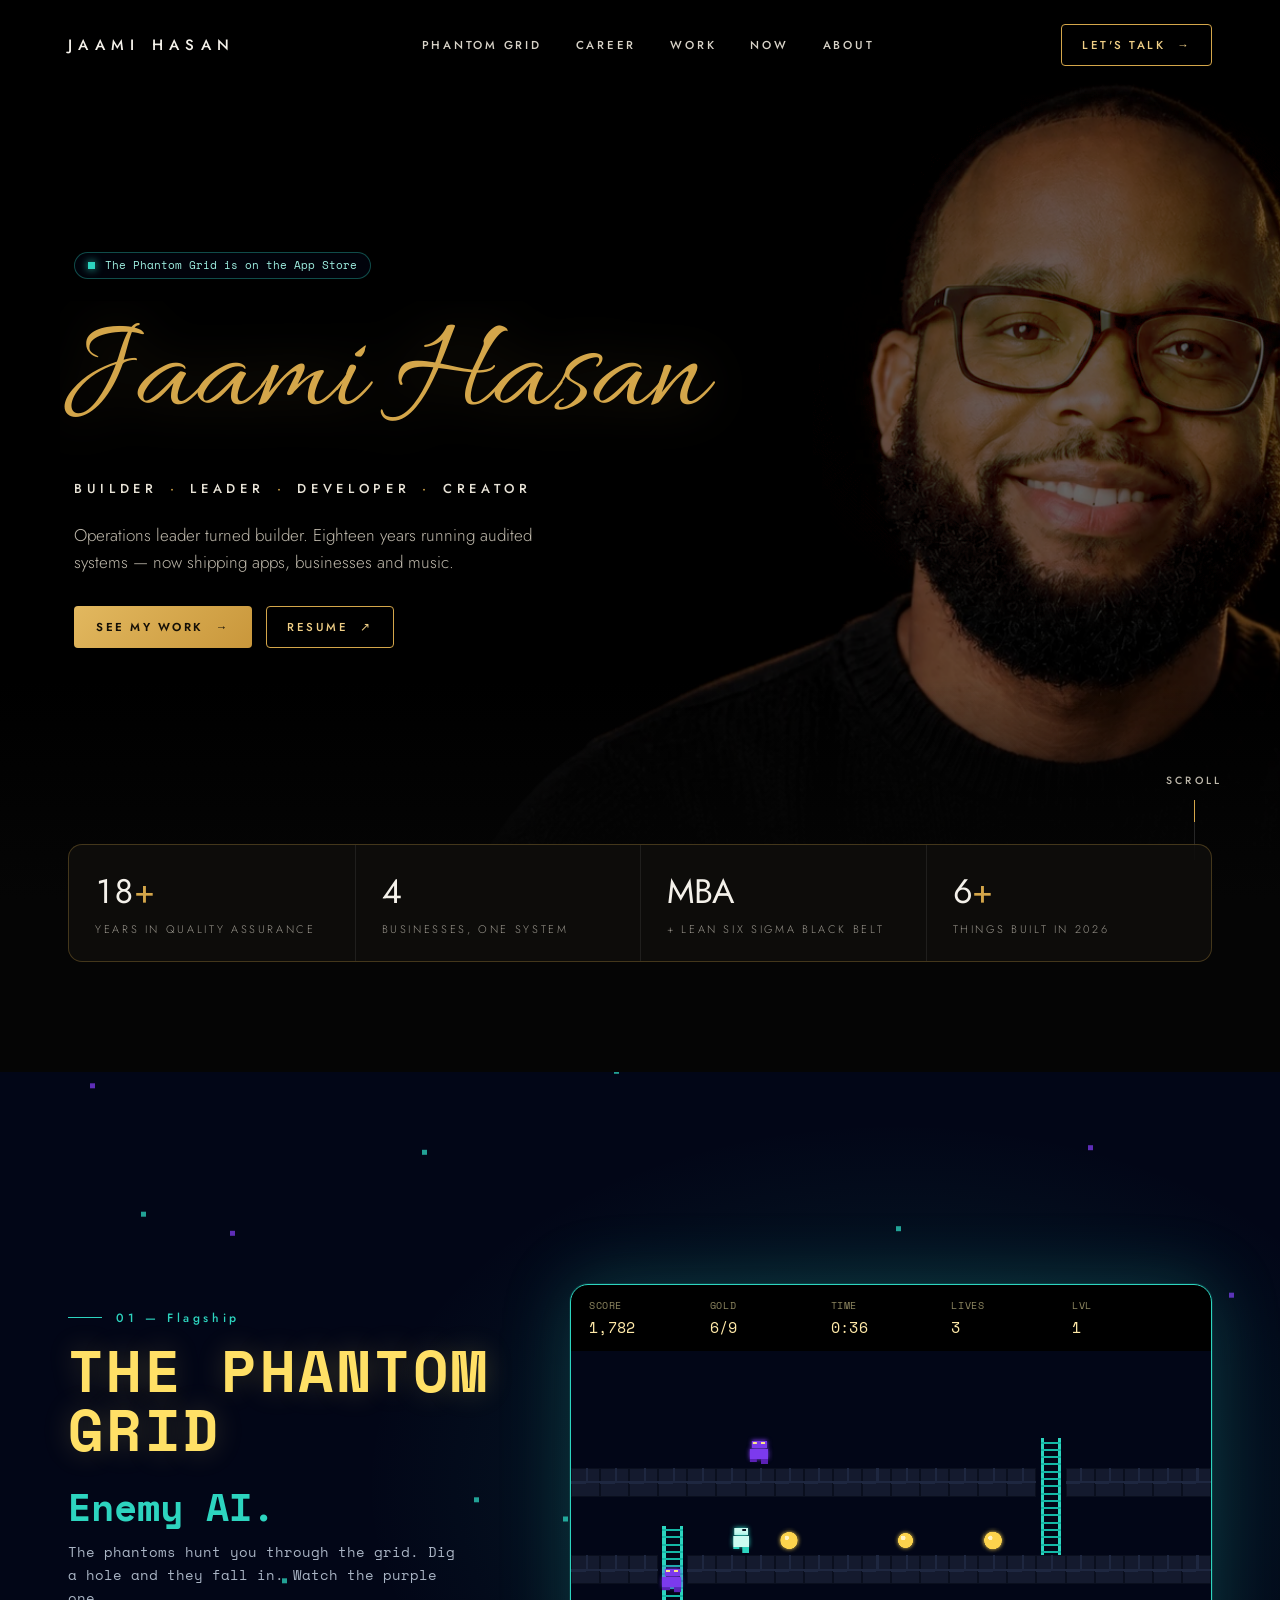
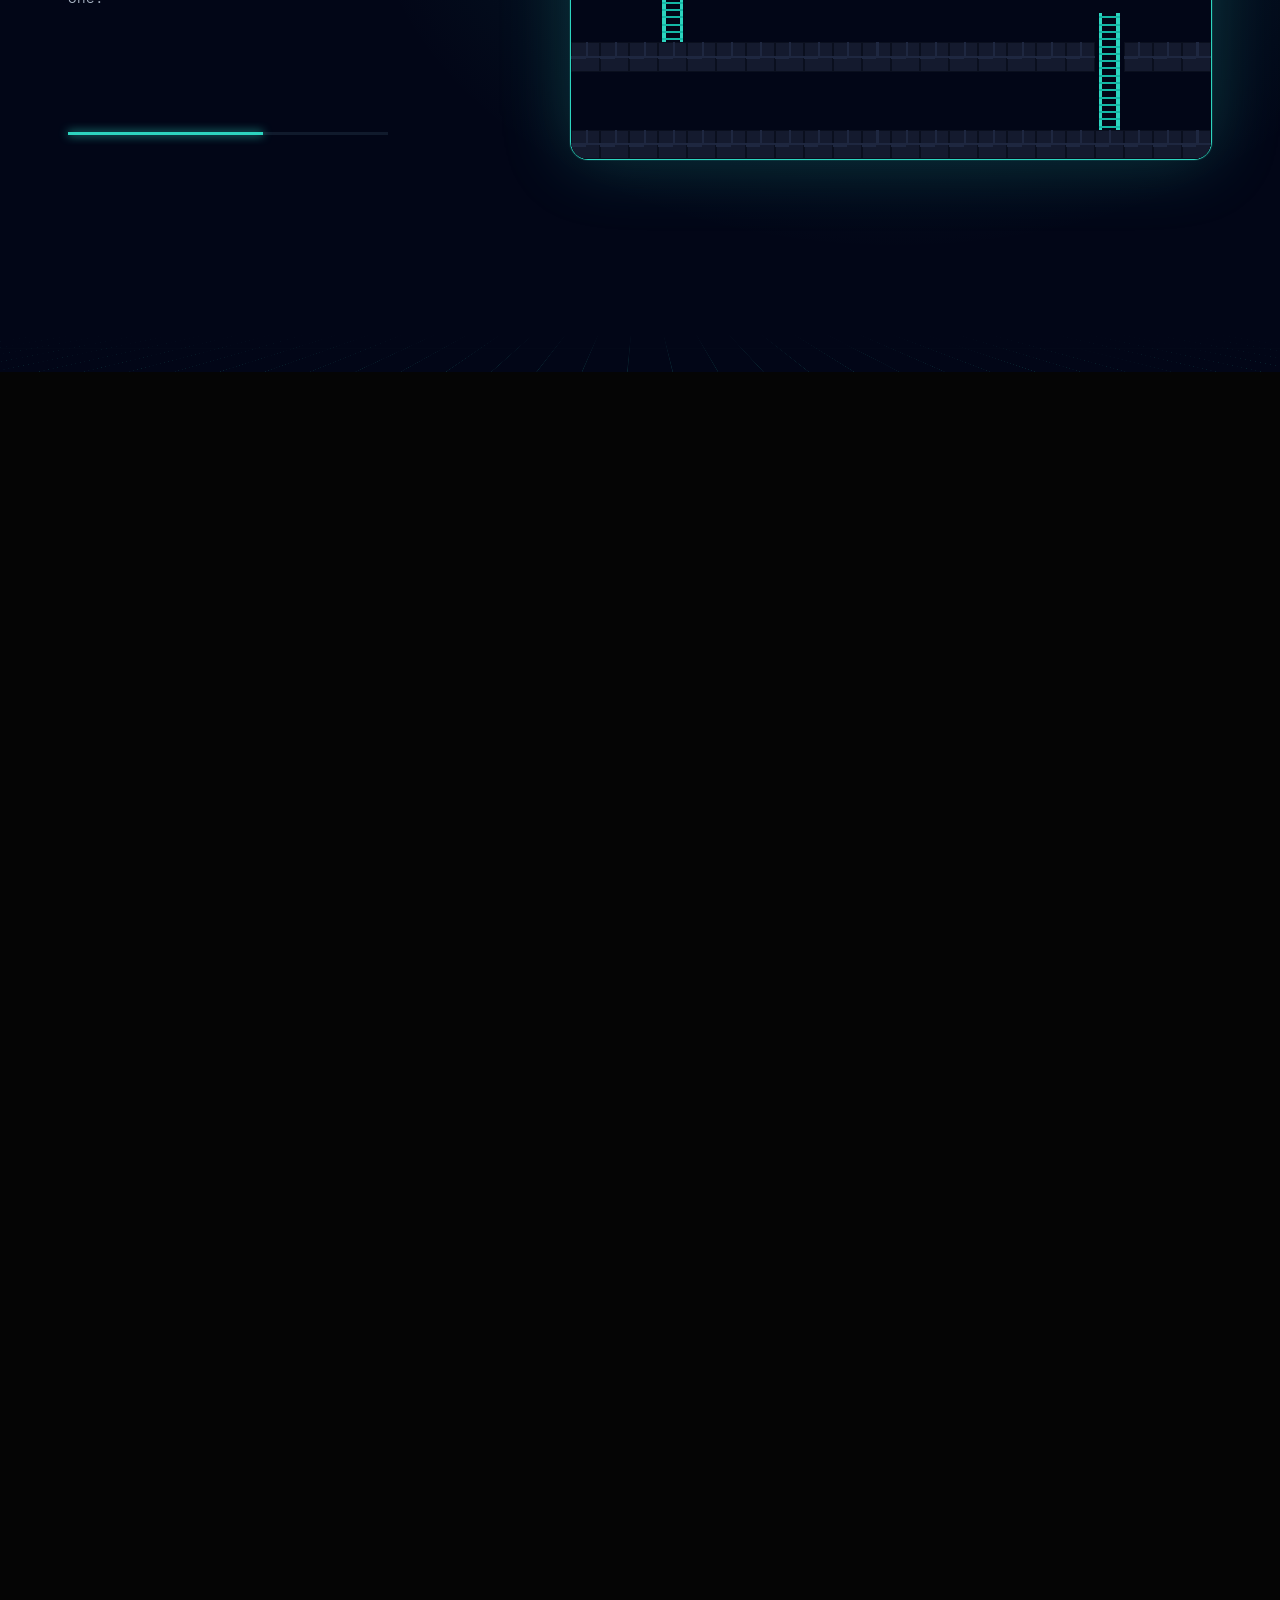
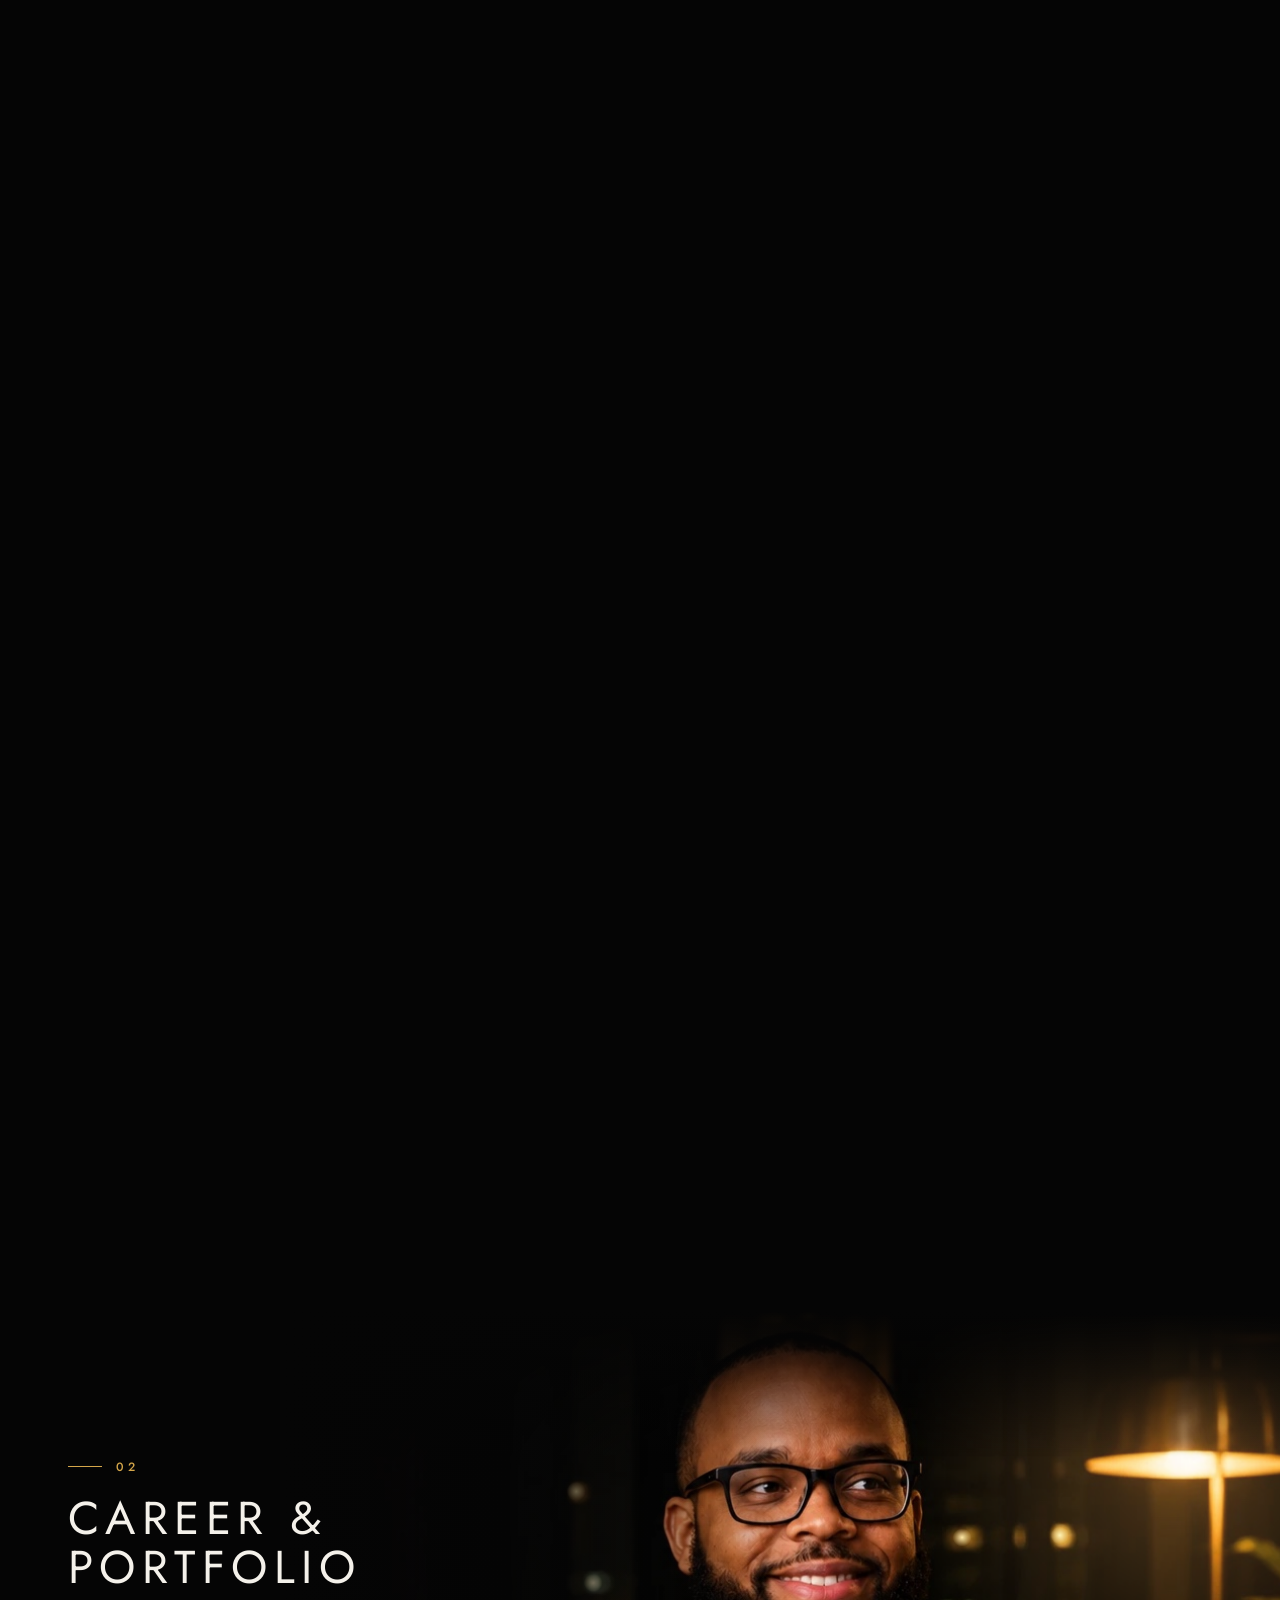
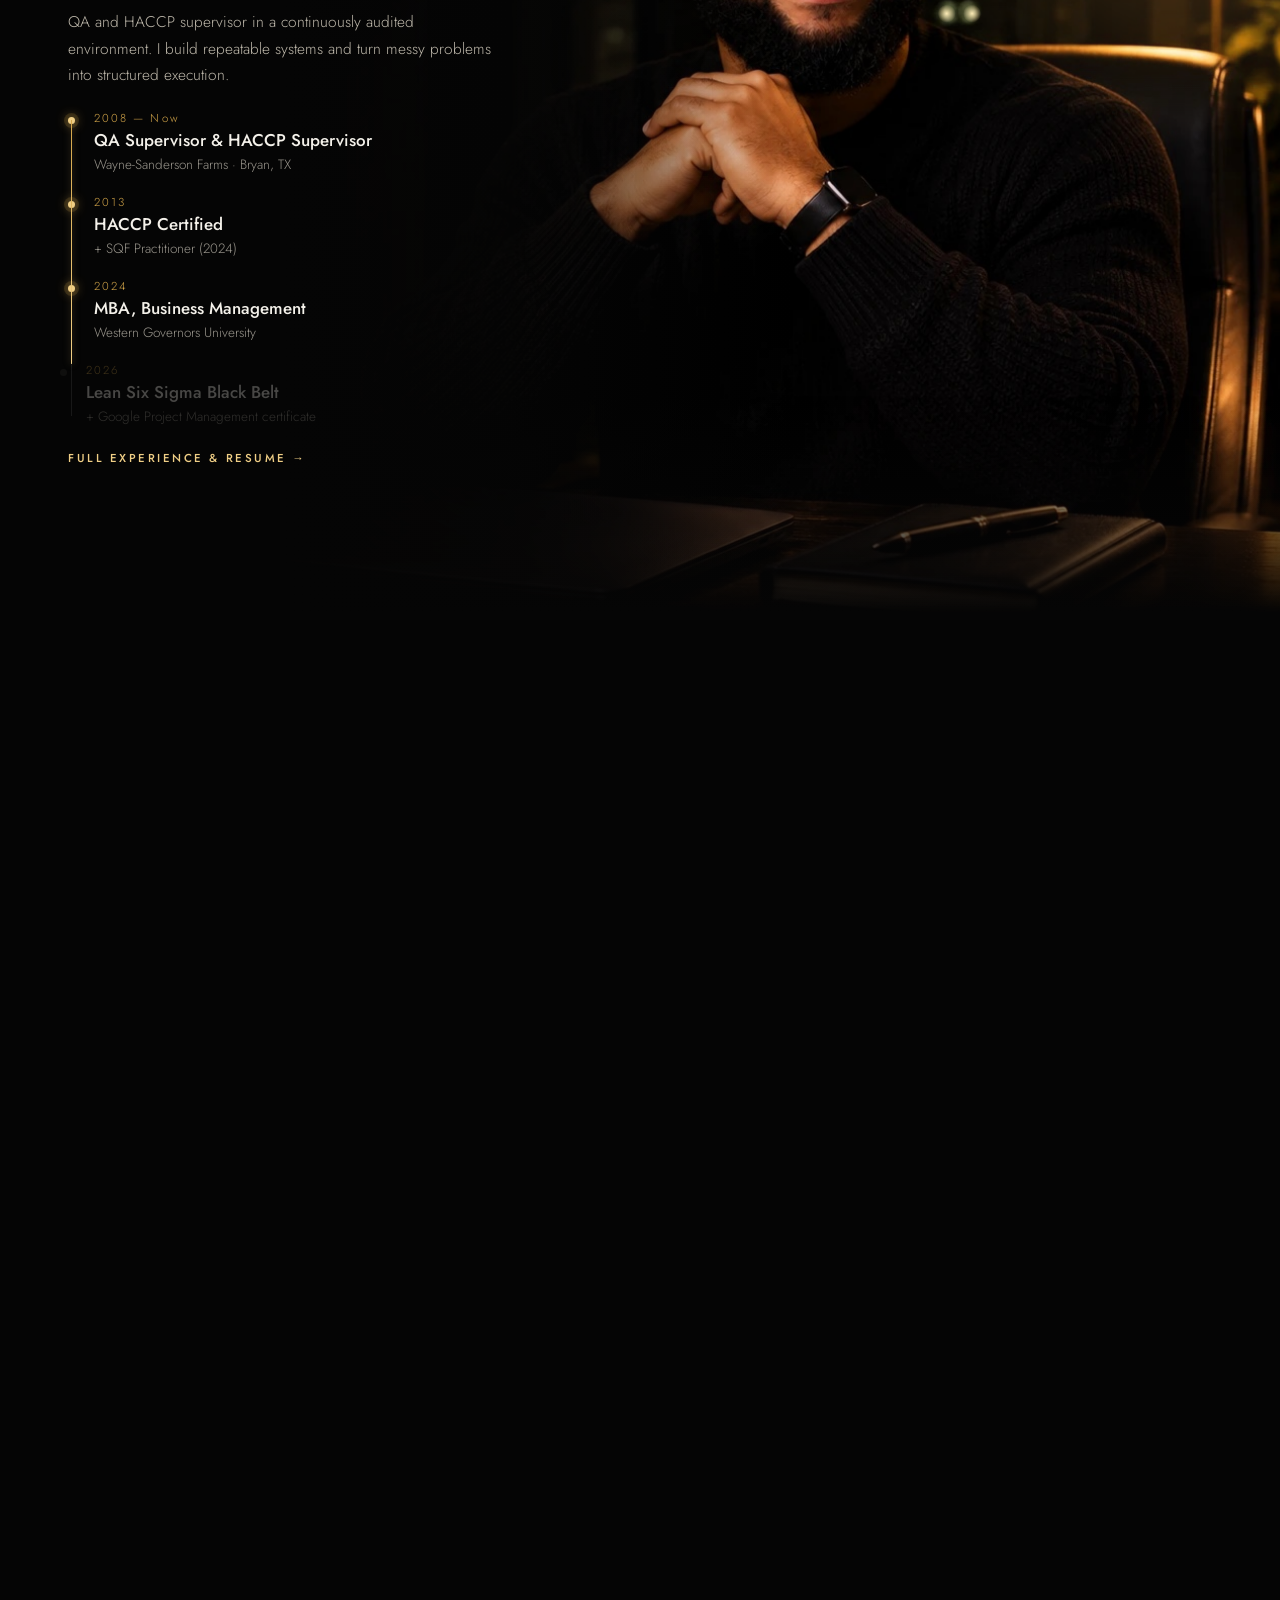
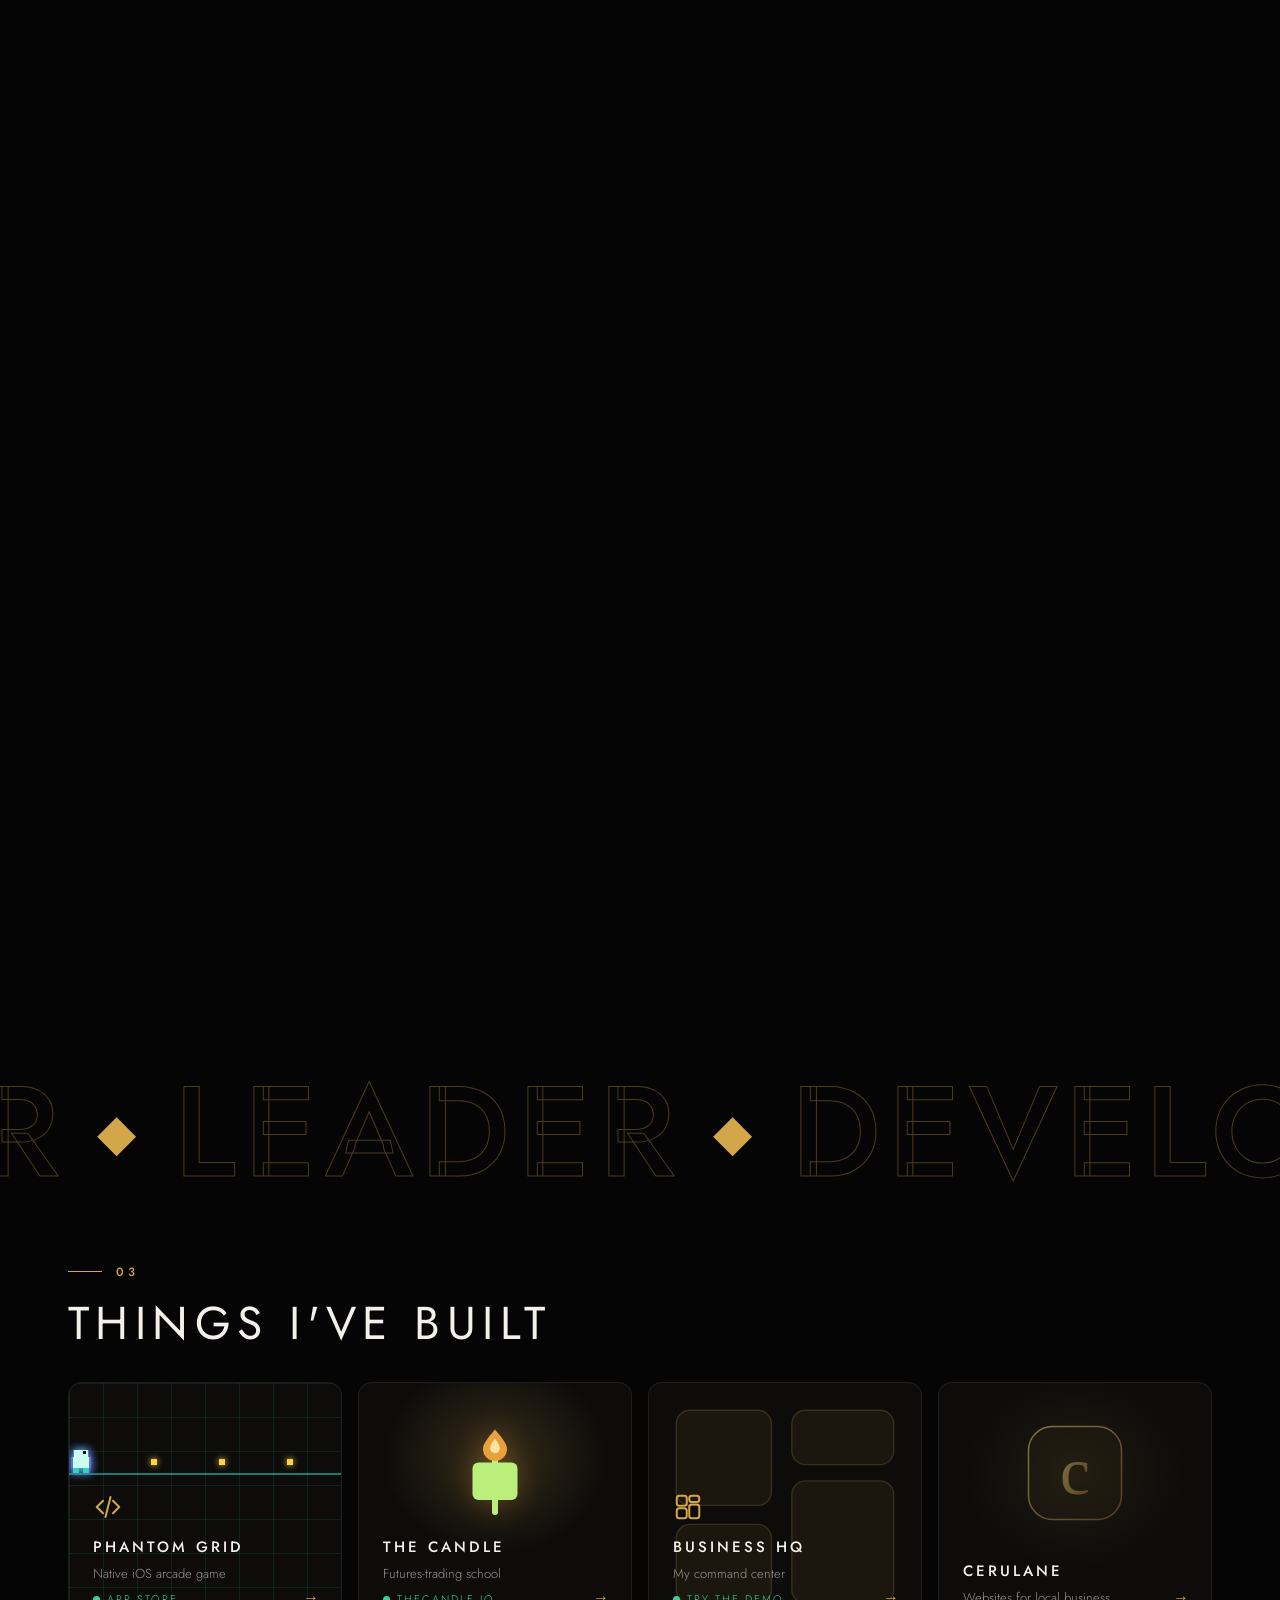
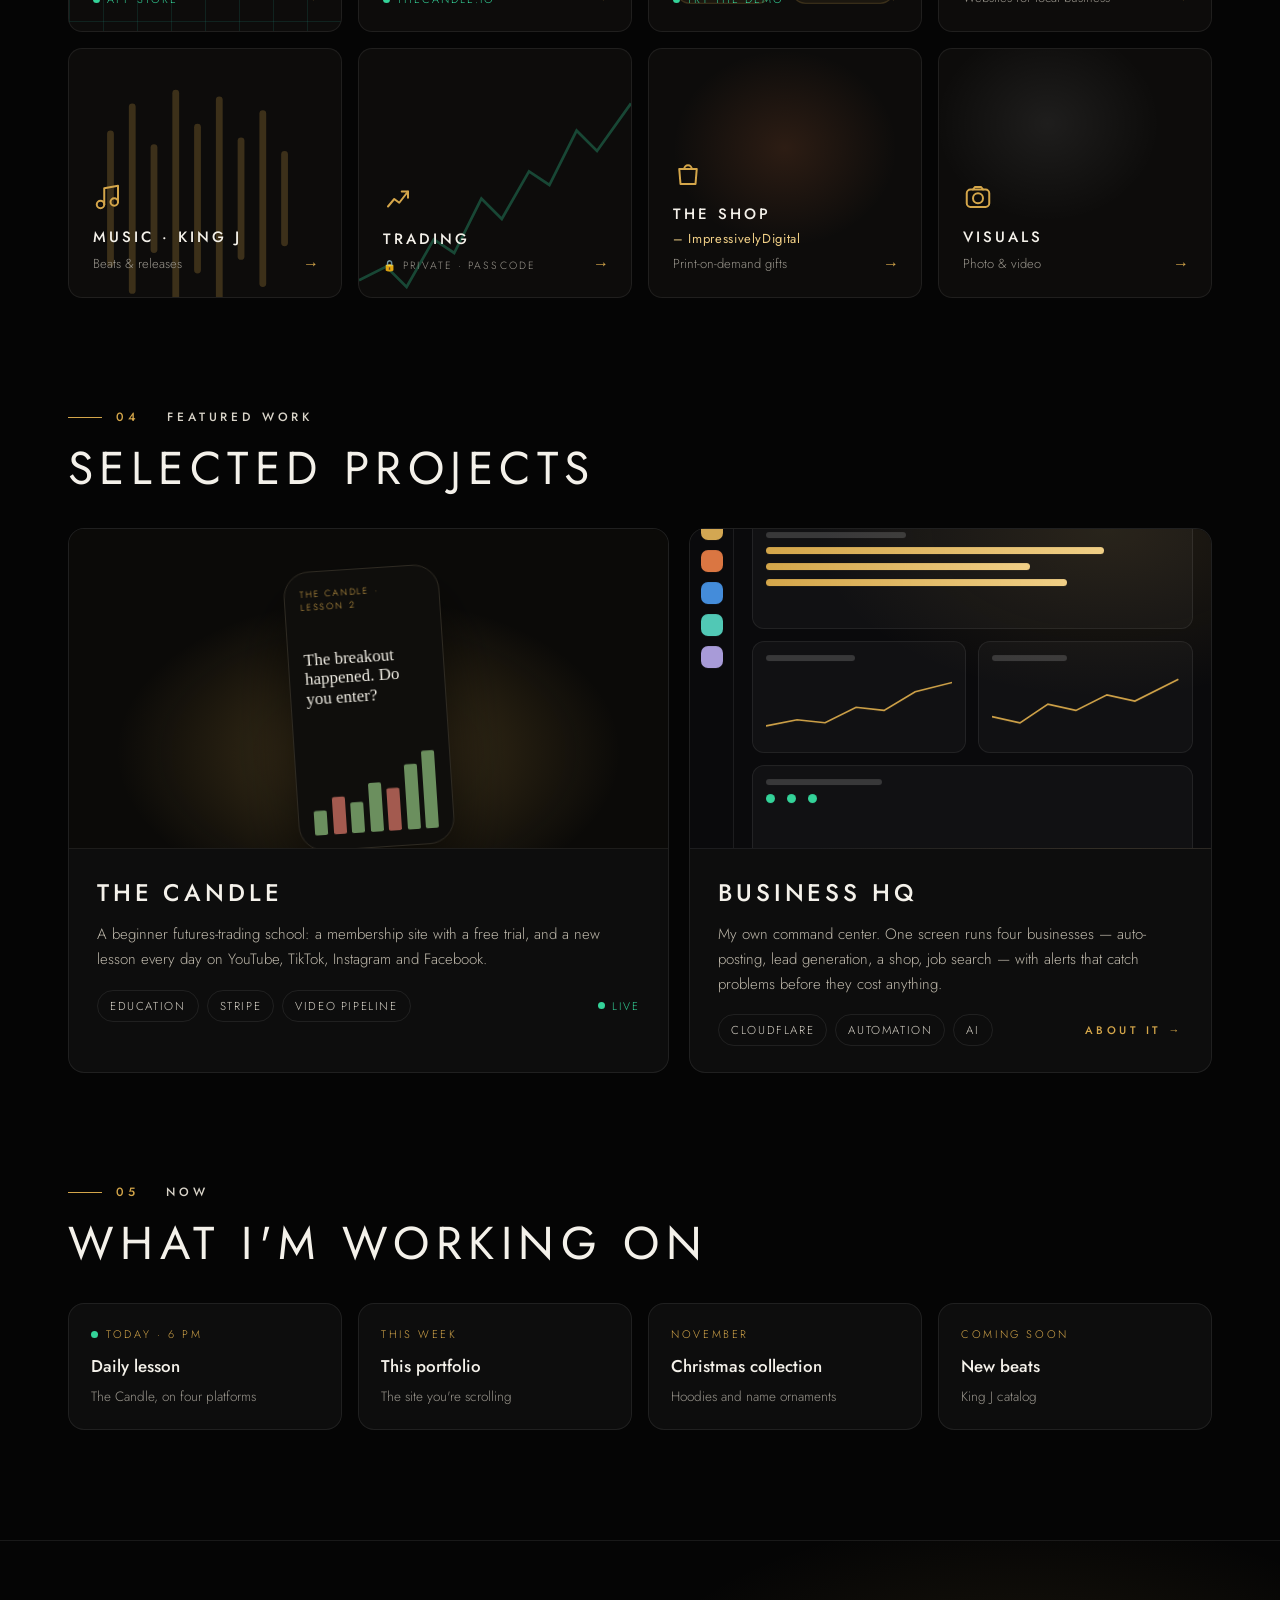
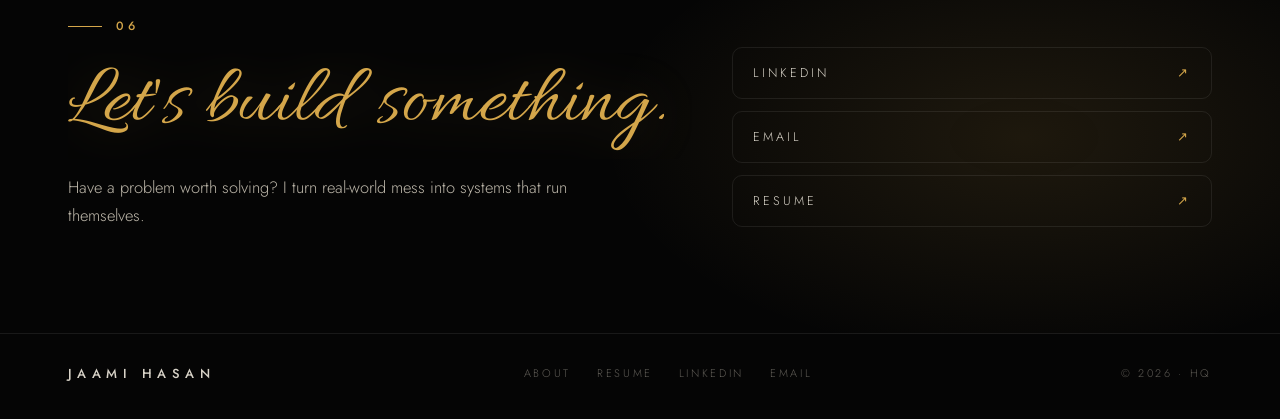
==== commit 0adfb627: "Home tiles: game runner, Candle flame, Cerulane mark, shop name; add Business HQ demo page Co-Author" ====
--- a/index.html
+++ b/index.html
@@ -17,7 +17,7 @@
 <script>if(!matchMedia('(prefers-reduced-motion: reduce)').matches)document.documentElement.classList.add('js')</script>
 <link rel="preconnect" href="https://fonts.googleapis.com">
 <link href="https://fonts.googleapis.com/css2?family=Allura&family=Jost:wght@300;400;500;600&family=Space+Mono:wght@400;700&display=swap" rel="stylesheet">
-<link rel="stylesheet" href="assets/css/home.css?v=20261103">
+<link rel="stylesheet" href="assets/css/home.css?v=20261104">
 </head>
 <body>
 <nav id="nav"><div class="wrap">
@@ -98,13 +98,13 @@
   <div class="num" data-in>03</div>
   <h2 data-in><span class="mask"><span>Things I've built</span></span></h2>
   <div class="built">
-    <a class="tile" href="#phantom" data-r data-tilt style="--d:0s"><div class="art a-grid"></div><div class="ico"><svg viewBox="0 0 24 24"><path d="M8 7l-5 5 5 5M16 7l5 5-5 5M14 4l-4 16"/></svg></div><b>Phantom Grid</b><small>Native iOS arcade game</small><span class="live">App Store</span><span class="arrow">→</span></a>
-    <a class="tile" href="https://thecandle.io" target="_blank" rel="noopener" data-r data-tilt style="--d:.07s"><div class="art a-glow" style="--ac:rgba(212,166,74,.35)"></div><div class="ico"><svg viewBox="0 0 24 24"><path d="M12 3c1.5 2 1.5 3.5 0 5-1.5-1.5-1.5-3 0-5z"/><rect x="8" y="10" width="8" height="11" rx="1.5"/></svg></div><b>The Candle</b><small>Futures-trading school</small><span class="live">thecandle.io</span><span class="arrow">→</span></a>
-    <a class="tile" href="hq.html" data-r data-tilt style="--d:.14s"><svg class="art a-hq" viewBox="0 0 200 250"><rect x="20" y="20" width="70" height="70" rx="10" style="--d:0s"/><rect x="105" y="20" width="75" height="40" rx="10" style="--d:1.5s"/><rect x="105" y="72" width="75" height="90" rx="10" style="--d:3s"/><rect x="20" y="104" width="70" height="58" rx="10" style="--d:4.5s"/></svg><div class="ico"><svg viewBox="0 0 24 24"><rect x="3" y="3" width="8" height="8" rx="2"/><rect x="13" y="3" width="8" height="5" rx="2"/><rect x="13" y="10" width="8" height="11" rx="2"/><rect x="3" y="13" width="8" height="8" rx="2"/></svg></div><b>Business HQ</b><small>My command center</small><span class="arrow">→</span></a>
-    <a class="tile" href="https://cerulane.com" target="_blank" rel="noopener" data-r data-tilt style="--d:.21s"><div class="art a-glow" style="--ac:rgba(96,165,250,.25);--ax:70%;--ay:25%"></div><div class="ico"><svg viewBox="0 0 24 24"><circle cx="9" cy="8" r="3.5"/><path d="M3 20c0-3.3 2.7-6 6-6s6 2.7 6 6"/><path d="M17 7v6M14 10h6"/></svg></div><b>Cerulane</b><small>Websites for local business</small><span class="arrow">→</span></a>
+    <a class="tile" href="#phantom" data-r data-tilt style="--d:0s"><div class="art a-grid"></div><div class="runway" aria-hidden="true"><i class="coin" style="left:30%;--k:coin1"></i><i class="coin" style="left:55%;--k:coin2"></i><i class="coin" style="left:80%;--k:coin3"></i><svg class="pg-enemy" viewBox="0 0 24 24"><path class="b" d="M4 1h16v7h2v11H2V8h2z"/><path class="eye" d="M6 2h4v3H6zM14 2h4v3h-4z"/><path class="l1" d="M2 19h8v5H2z"/><path class="l2" d="M14 19h8v5h-8z"/></svg><svg class="pg-run" viewBox="0 0 24 24"><path class="b" d="M5 1h14v7h1v11H4V8h1z"/><path class="eye" d="M14 2h3v3h-3z"/><path class="l1" d="M4 19h6v5H4z"/><path class="l2" d="M14 19h6v5h-6z"/></svg></div><div class="ico"><svg viewBox="0 0 24 24"><path d="M8 7l-5 5 5 5M16 7l5 5-5 5M14 4l-4 16"/></svg></div><b>Phantom Grid</b><small>Native iOS arcade game</small><span class="live">App Store</span><span class="arrow">→</span></a>
+    <a class="tile" href="https://thecandle.io" target="_blank" rel="noopener" data-r data-tilt style="--d:.07s"><div class="art a-glow" style="--ac:rgba(212,166,74,.35)"></div><svg class="mark candle-mark" viewBox="0 0 64 64" aria-hidden="true"><line x1="32" y1="49" x2="32" y2="58" stroke="#b9ef7a" stroke-width="4" stroke-linecap="round"/><rect x="17" y="25" width="30" height="25" rx="4" fill="#b9ef7a"/><line x1="32" y1="19" x2="32" y2="26" stroke="#b9ef7a" stroke-width="4" stroke-linecap="round"/><path class="fl" d="M32 3C37 9 40 12.5 40 16A8 8 0 0 1 24 16C24 12.5 27 9 32 3Z" fill="#e9a23b"/><path class="fl2" d="M32 9C34 11.8 35.2 13.6 35.2 15.6A3.2 3.2 0 0 1 28.8 15.6C28.8 13.6 30 11.8 32 9Z" fill="#ffe3a3"/></svg><b>The Candle</b><small>Futures-trading school</small><span class="live">thecandle.io</span><span class="arrow">→</span></a>
+    <a class="tile" href="hq-tour.html" data-r data-tilt style="--d:.14s"><svg class="art a-hq" viewBox="0 0 200 250"><rect x="20" y="20" width="70" height="70" rx="10" style="--d:0s"/><rect x="105" y="20" width="75" height="40" rx="10" style="--d:1.5s"/><rect x="105" y="72" width="75" height="90" rx="10" style="--d:3s"/><rect x="20" y="104" width="70" height="58" rx="10" style="--d:4.5s"/></svg><div class="ico"><svg viewBox="0 0 24 24"><rect x="3" y="3" width="8" height="8" rx="2"/><rect x="13" y="3" width="8" height="5" rx="2"/><rect x="13" y="10" width="8" height="11" rx="2"/><rect x="3" y="13" width="8" height="8" rx="2"/></svg></div><b>Business HQ</b><small>My command center</small><span class="live">Try the demo</span><span class="arrow">→</span></a>
+    <a class="tile" href="https://cerulane.com" target="_blank" rel="noopener" data-r data-tilt style="--d:.21s"><div class="art a-glow" style="--ac:rgba(212,166,74,.16);--ax:50%;--ay:36%"></div><svg class="mark cer-mark" viewBox="0 0 64 64" aria-hidden="true"><defs><linearGradient id="cerg" x1="0" y1="0" x2="1" y2="1"><stop offset="0" stop-color="#f0cf86"/><stop offset="1" stop-color="#8a6a2a"/></linearGradient></defs><rect x="1" y="1" width="62" height="62" rx="16" fill="rgba(212,166,74,.05)" stroke="url(#cerg)" stroke-width="1"/><text x="32" y="46" text-anchor="middle" fill="url(#cerg)" font-size="45" font-family="Georgia,'Times New Roman',serif">c</text></svg><b>Cerulane</b><small>Websites for local business</small><span class="arrow">→</span></a>
     <a class="tile" href="music.html" data-r data-tilt style="--d:0s"><svg class="art a-eq" viewBox="0 0 200 250" preserveAspectRatio="none"><rect x="28" y="60" width="5" height="100" rx="2.5" style="--d:.1s"/><rect x="44" y="40" width="5" height="140" rx="2.5" style="--d:.5s"/><rect x="60" y="70" width="5" height="80" rx="2.5" style="--d:.25s"/><rect x="76" y="30" width="5" height="160" rx="2.5" style="--d:.8s"/><rect x="92" y="55" width="5" height="110" rx="2.5" style="--d:.15s"/><rect x="108" y="35" width="5" height="150" rx="2.5" style="--d:.65s"/><rect x="124" y="65" width="5" height="90" rx="2.5" style="--d:.35s"/><rect x="140" y="45" width="5" height="130" rx="2.5" style="--d:.9s"/><rect x="156" y="75" width="5" height="70" rx="2.5" style="--d:.45s"/></svg><div class="ico"><svg viewBox="0 0 24 24"><path d="M9 18V5l11-2v13"/><circle cx="6" cy="18" r="3"/><circle cx="17" cy="16" r="3"/></svg></div><b>Music · King J</b><small>Beats &amp; releases</small><span class="arrow">→</span></a>
     <a class="tile" href="trading.html" data-r data-tilt style="--d:.07s"><svg class="art a-line" viewBox="0 0 200 250" preserveAspectRatio="none"><path d="M0 170 L20 160 L35 175 L55 140 L70 150 L90 110 L105 125 L125 90 L140 100 L160 60 L175 75 L200 40" stroke="#34d399" stroke-opacity=".5" fill="none" stroke-width="2"/></svg><div class="ico"><svg viewBox="0 0 24 24"><path d="M4 18l5-6 4 3 7-9"/><path d="M15 6h5v5"/></svg></div><b>Trading</b><span class="lock">🔒 Private · passcode</span><span class="arrow">→</span></a>
-    <a class="tile" href="https://www.etsy.com/shop/ImpressivelyDigital" target="_blank" rel="noopener" data-r data-tilt style="--d:.14s"><div class="art a-glow" style="--ac:rgba(255,138,76,.22);--ay:40%"></div><div class="ico"><svg viewBox="0 0 24 24"><path d="M5 8h14l-1 12H6z"/><path d="M9 8a3 3 0 0 1 6 0"/></svg></div><b>The Shop</b><small>Print-on-demand gifts</small><span class="arrow">→</span></a>
+    <a class="tile" href="https://www.etsy.com/shop/ImpressivelyDigital" target="_blank" rel="noopener" data-r data-tilt style="--d:.14s"><div class="art a-glow" style="--ac:rgba(255,138,76,.22);--ay:40%"></div><div class="ico"><svg viewBox="0 0 24 24"><path d="M5 8h14l-1 12H6z"/><path d="M9 8a3 3 0 0 1 6 0"/></svg></div><b>The Shop <i>– ImpressivelyDigital</i></b><small>Print-on-demand gifts</small><span class="arrow">→</span></a>
     <a class="tile" href="visuals.html" data-r data-tilt style="--d:.21s"><div class="art a-glow" style="--ac:rgba(255,255,255,.12);--ax:40%"></div><div class="ico"><svg viewBox="0 0 24 24"><rect x="3" y="6" width="18" height="14" rx="3"/><circle cx="12" cy="13" r="4"/><path d="M8 6l1.5-2h5L16 6"/></svg></div><b>Visuals</b><small>Photo &amp; video</small><span class="arrow">→</span></a>
   </div>
 </div></section>
@@ -115,7 +115,7 @@
   <div class="feat" id="feat">
     <a class="card fcard" href="https://thecandle.io" target="_blank" rel="noopener" data-r><div class="shot candle-shot"><div class="phone" id="cphone"><div class="t">THE CANDLE · LESSON 2</div><div class="h">The breakout happened. Do you enter?</div><div class="bars" id="cbars"><i style="height:30%;background:#6b8f5e"></i><i style="height:45%;background:#a35a4f"></i><i style="height:38%;background:#6b8f5e"></i><i style="height:60%;background:#6b8f5e"></i><i style="height:52%;background:#a35a4f"></i><i style="height:80%;background:#6b8f5e"></i><i style="height:96%;background:#6b8f5e"></i></div></div></div>
       <div class="bd"><h3>The Candle</h3><p>A beginner futures-trading school: a membership site with a free trial, and a new lesson every day on YouTube, TikTok, Instagram and Facebook.</p><div class="meta"><div class="chips"><span class="chip">Education</span><span class="chip">Stripe</span><span class="chip">Video pipeline</span></div><span class="live" style="margin:0">Live</span></div></div></a>
-    <a class="card fcard" href="hq.html" data-r style="--d:.12s"><div class="shot hq-shot" aria-hidden="true"><div class="hqm" id="hqimg"><div class="hqd"><i style="--c:#f7c35f"></i><i style="--c:#ff8a4c"></i><i style="--c:#4fa3ff"></i><i style="--c:#5eead4"></i><i style="--c:#c4b5fd"></i></div><div class="hqg"><div class="hqc w2"><u style="width:34%"></u><s style="--w:82%"></s><s style="--w:64%;--d:.5s"></s><s style="--w:73%;--d:1s"></s></div><div class="hqc"><u style="width:48%"></u><svg viewBox="0 0 120 44" preserveAspectRatio="none"><path d="M0 36 20 32 38 34 58 24 76 26 96 14 120 8"/></svg></div><div class="hqc"><u style="width:40%"></u><svg viewBox="0 0 120 44" preserveAspectRatio="none"><path d="M0 30 18 34 36 22 54 26 74 16 92 20 120 6"/></svg></div><div class="hqc w2"><u style="width:28%"></u><p><b style="--d:0s"></b><b style="--d:.7s"></b><b style="--d:1.4s"></b></p></div></div></div></div>
+    <a class="card fcard" href="hq-tour.html" data-r style="--d:.12s"><div class="shot hq-shot" aria-hidden="true"><div class="hqm" id="hqimg"><div class="hqd"><i style="--c:#f7c35f"></i><i style="--c:#ff8a4c"></i><i style="--c:#4fa3ff"></i><i style="--c:#5eead4"></i><i style="--c:#c4b5fd"></i></div><div class="hqg"><div class="hqc w2"><u style="width:34%"></u><s style="--w:82%"></s><s style="--w:64%;--d:.5s"></s><s style="--w:73%;--d:1s"></s></div><div class="hqc"><u style="width:48%"></u><svg viewBox="0 0 120 44" preserveAspectRatio="none"><path d="M0 36 20 32 38 34 58 24 76 26 96 14 120 8"/></svg></div><div class="hqc"><u style="width:40%"></u><svg viewBox="0 0 120 44" preserveAspectRatio="none"><path d="M0 30 18 34 36 22 54 26 74 16 92 20 120 6"/></svg></div><div class="hqc w2"><u style="width:28%"></u><p><b style="--d:0s"></b><b style="--d:.7s"></b><b style="--d:1.4s"></b></p></div></div></div></div>
       <div class="bd"><h3>Business HQ</h3><p>My own command center. One screen runs four businesses — auto-posting, lead generation, a shop, job search — with alerts that catch problems before they cost anything.</p><div class="meta"><div class="chips"><span class="chip">Cloudflare</span><span class="chip">Automation</span><span class="chip">AI</span></div><span class="gold caps" style="font-size:11px;white-space:nowrap">About it →</span></div></div></a>
   </div>
 </div></section>
--- a/assets/css/home.css
+++ b/assets/css/home.css
@@ -252,3 +252,28 @@
  .feat,.contact .wrap{grid-template-columns:minmax(0,1fr)}.fcard .shot{height:250px}.phone{height:230px;width:130px}.fcard .meta{flex-wrap:wrap}
  .contact .sig{white-space:normal}.contact{margin-top:76px}footer .wrap{flex-direction:column;gap:16px}
 }
+
+/* tile art: game runner, Candle flame, Cerulane silhouette */
+.runway{position:absolute;left:0;right:0;top:66px;height:26px;border-bottom:2px solid rgba(45,212,191,.55);container-type:inline-size;pointer-events:none}
+.runway svg{position:absolute;left:0;bottom:0;width:24px;height:24px;shape-rendering:crispEdges;overflow:visible}
+.pg-run{animation:run 7s linear infinite;filter:drop-shadow(0 0 5px #2dd4bf)}
+.pg-enemy{animation:run 7s linear -6.35s infinite;filter:drop-shadow(0 0 4px #7c3aed)}
+.pg-run .b{fill:#ccfbf1}.pg-run .l1,.pg-run .l2{fill:#2dd4bf}.pg-run .eye{fill:#0a0f1e}
+.pg-enemy .b{fill:#7c3aed}.pg-enemy .l1,.pg-enemy .l2{fill:#5b21b6}.pg-enemy .eye{fill:#fde68a}
+.runway .l1{animation:stride .28s steps(1) infinite}.runway .l2{animation:stride .28s steps(1) -.14s infinite}
+.coin{position:absolute;bottom:8px;width:6px;height:6px;background:#fcd34d;box-shadow:0 0 6px #fcd34d;animation:var(--k) 7s linear infinite}
+@keyframes run{from{transform:translateX(-60px)}to{transform:translateX(calc(100cqw + 60px))}}
+@keyframes stride{0%{transform:translateY(0)}50%{transform:translateY(-3px)}}
+@keyframes coin1{0%,35%{opacity:1}36%,95%{opacity:0}100%{opacity:1}}
+@keyframes coin2{0%,53%{opacity:1}54%,95%{opacity:0}100%{opacity:1}}
+@keyframes coin3{0%,70%{opacity:1}71%,95%{opacity:0}100%{opacity:1}}
+.tile .mark{position:absolute;left:50%;top:36%;width:96px;height:96px;margin:-48px 0 0 -48px;transition:transform .5s var(--ease)}
+.tile:hover .mark{transform:translateY(-4px) scale(1.04)}
+.candle-mark{overflow:visible;filter:drop-shadow(0 0 14px rgba(233,162,59,.3))}
+.candle-mark .fl,.candle-mark .fl2{transform-box:fill-box;transform-origin:50% 100%}
+.candle-mark .fl{animation:flame 2.3s ease-in-out infinite}.candle-mark .fl2{animation:flame 1.5s ease-in-out -.6s infinite}
+@keyframes flame{0%,100%{transform:scale(1,1) skewX(0)}20%{transform:scale(.94,1.1) skewX(-3deg)}45%{transform:scale(1.04,.94) skewX(3deg)}70%{transform:scale(.97,1.07) skewX(-1.5deg)}}
+.cer-mark{opacity:.5;transition:opacity .4s,transform .5s var(--ease)}.tile:hover .cer-mark{opacity:.85}
+.tile b i{display:block;font-style:normal;text-transform:none;letter-spacing:.05em;font-size:13px;margin-top:4px;color:var(--gold2);font-weight:400}
+@media(max-width:700px){.runway{top:44px}.tile .mark{width:68px;height:68px;margin:-34px 0 0 -34px;top:34%}.tile b i{font-size:11px;letter-spacing:.02em}}
+@media(prefers-reduced-motion:reduce){.runway svg,.runway .l1,.runway .l2,.coin,.candle-mark .fl,.candle-mark .fl2{animation:none}.pg-run{left:24px}.pg-enemy{display:none}}
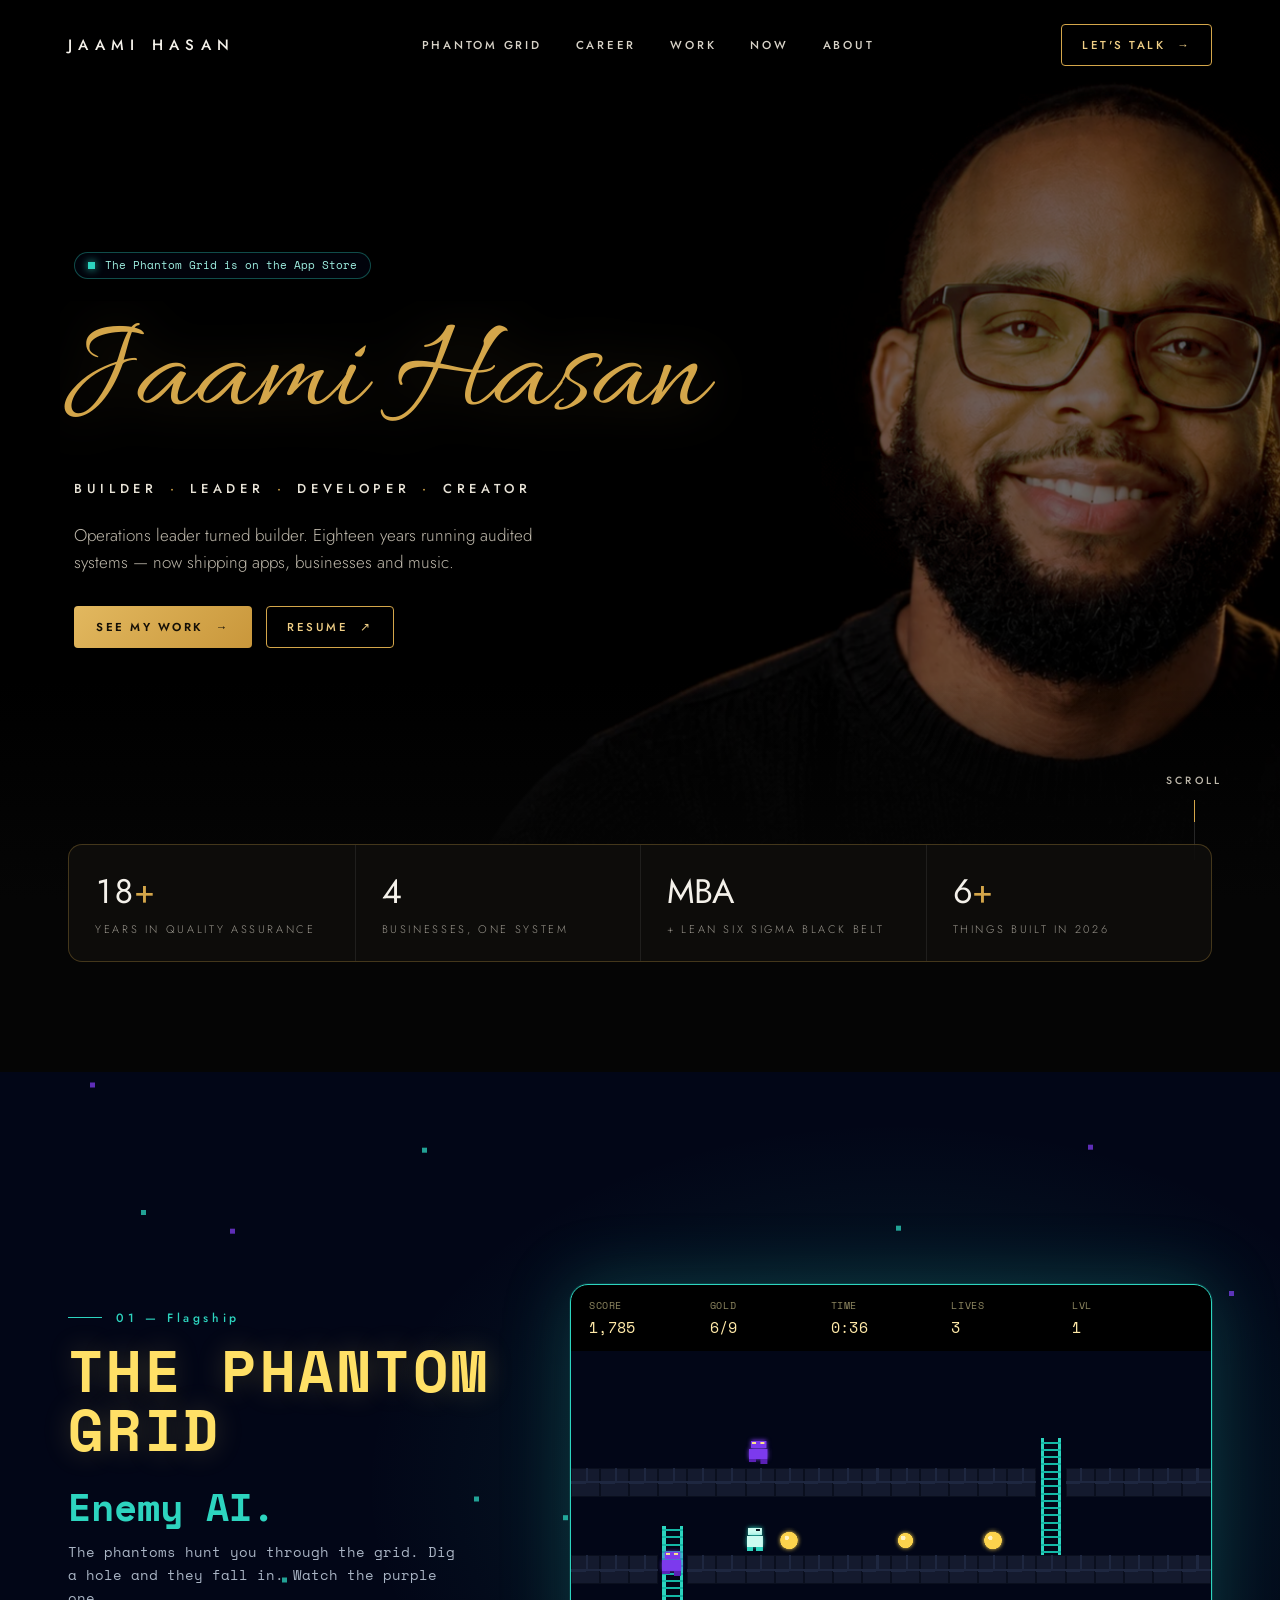
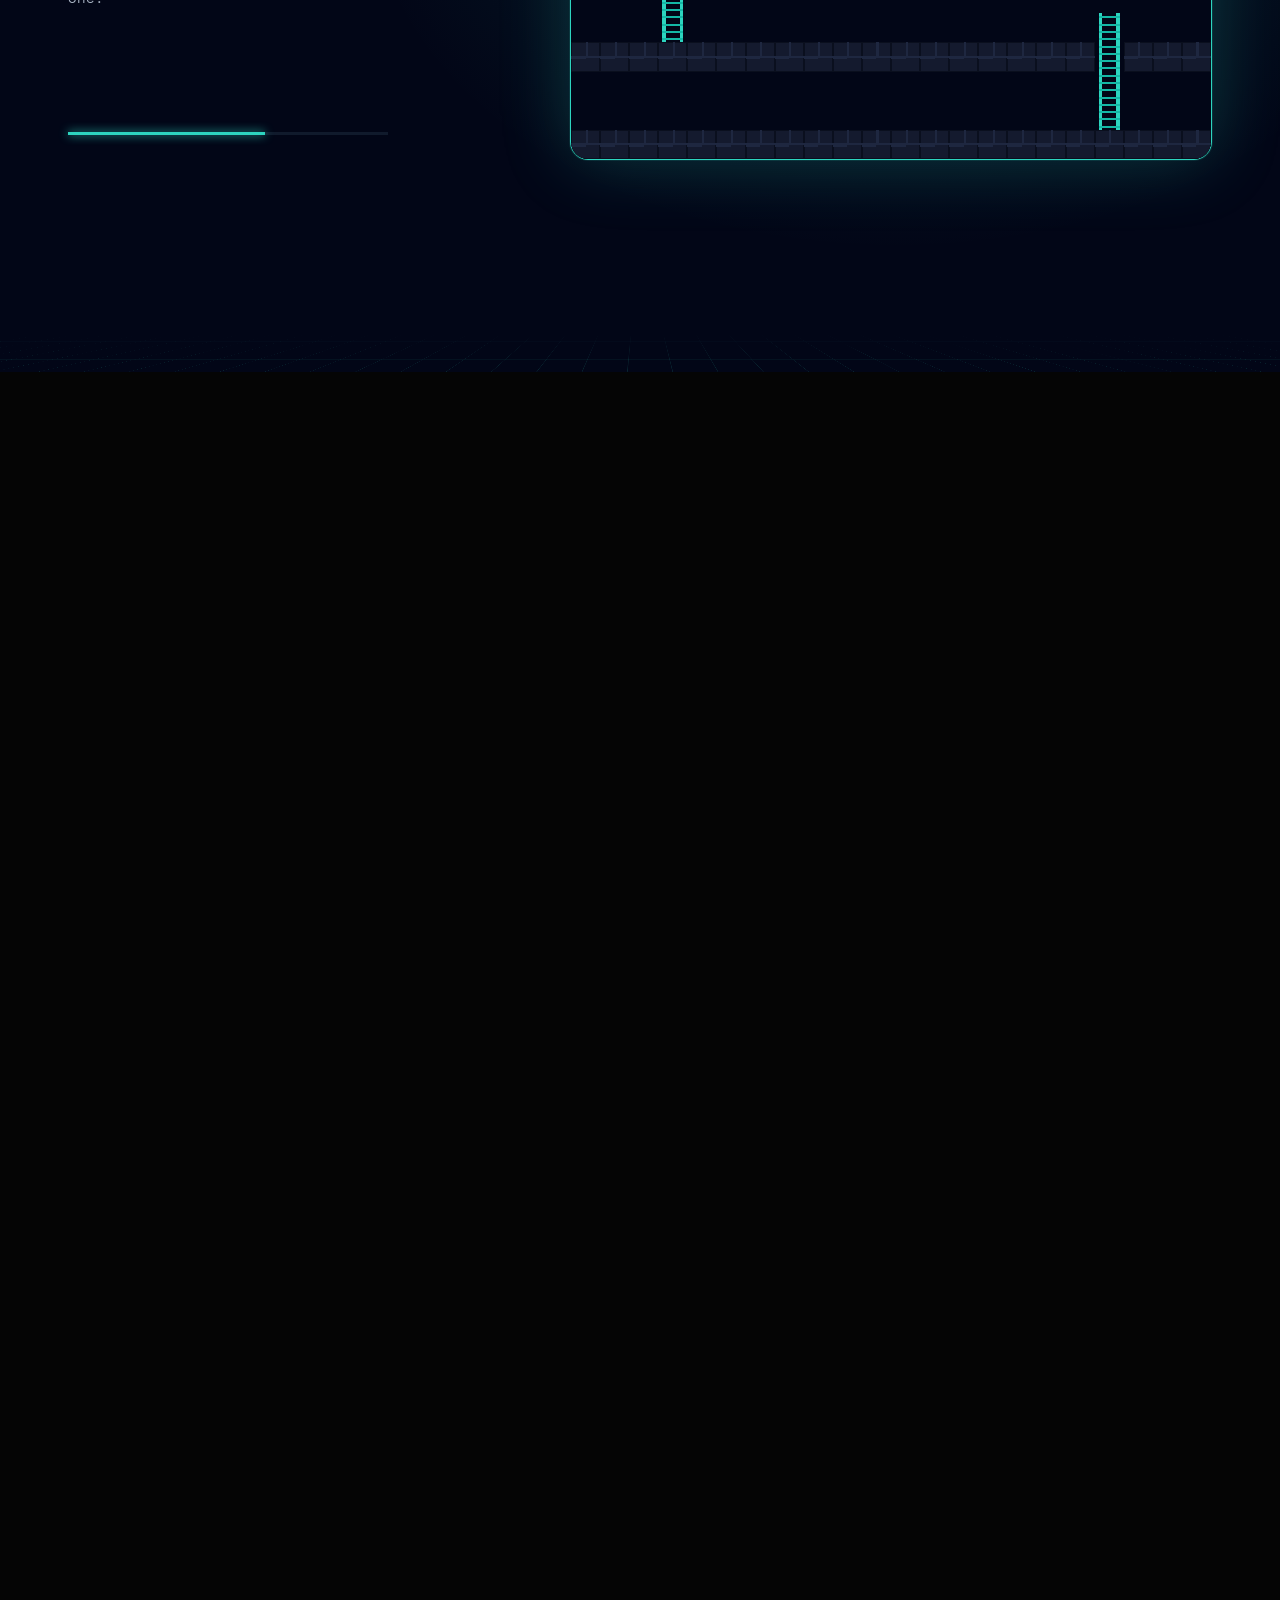
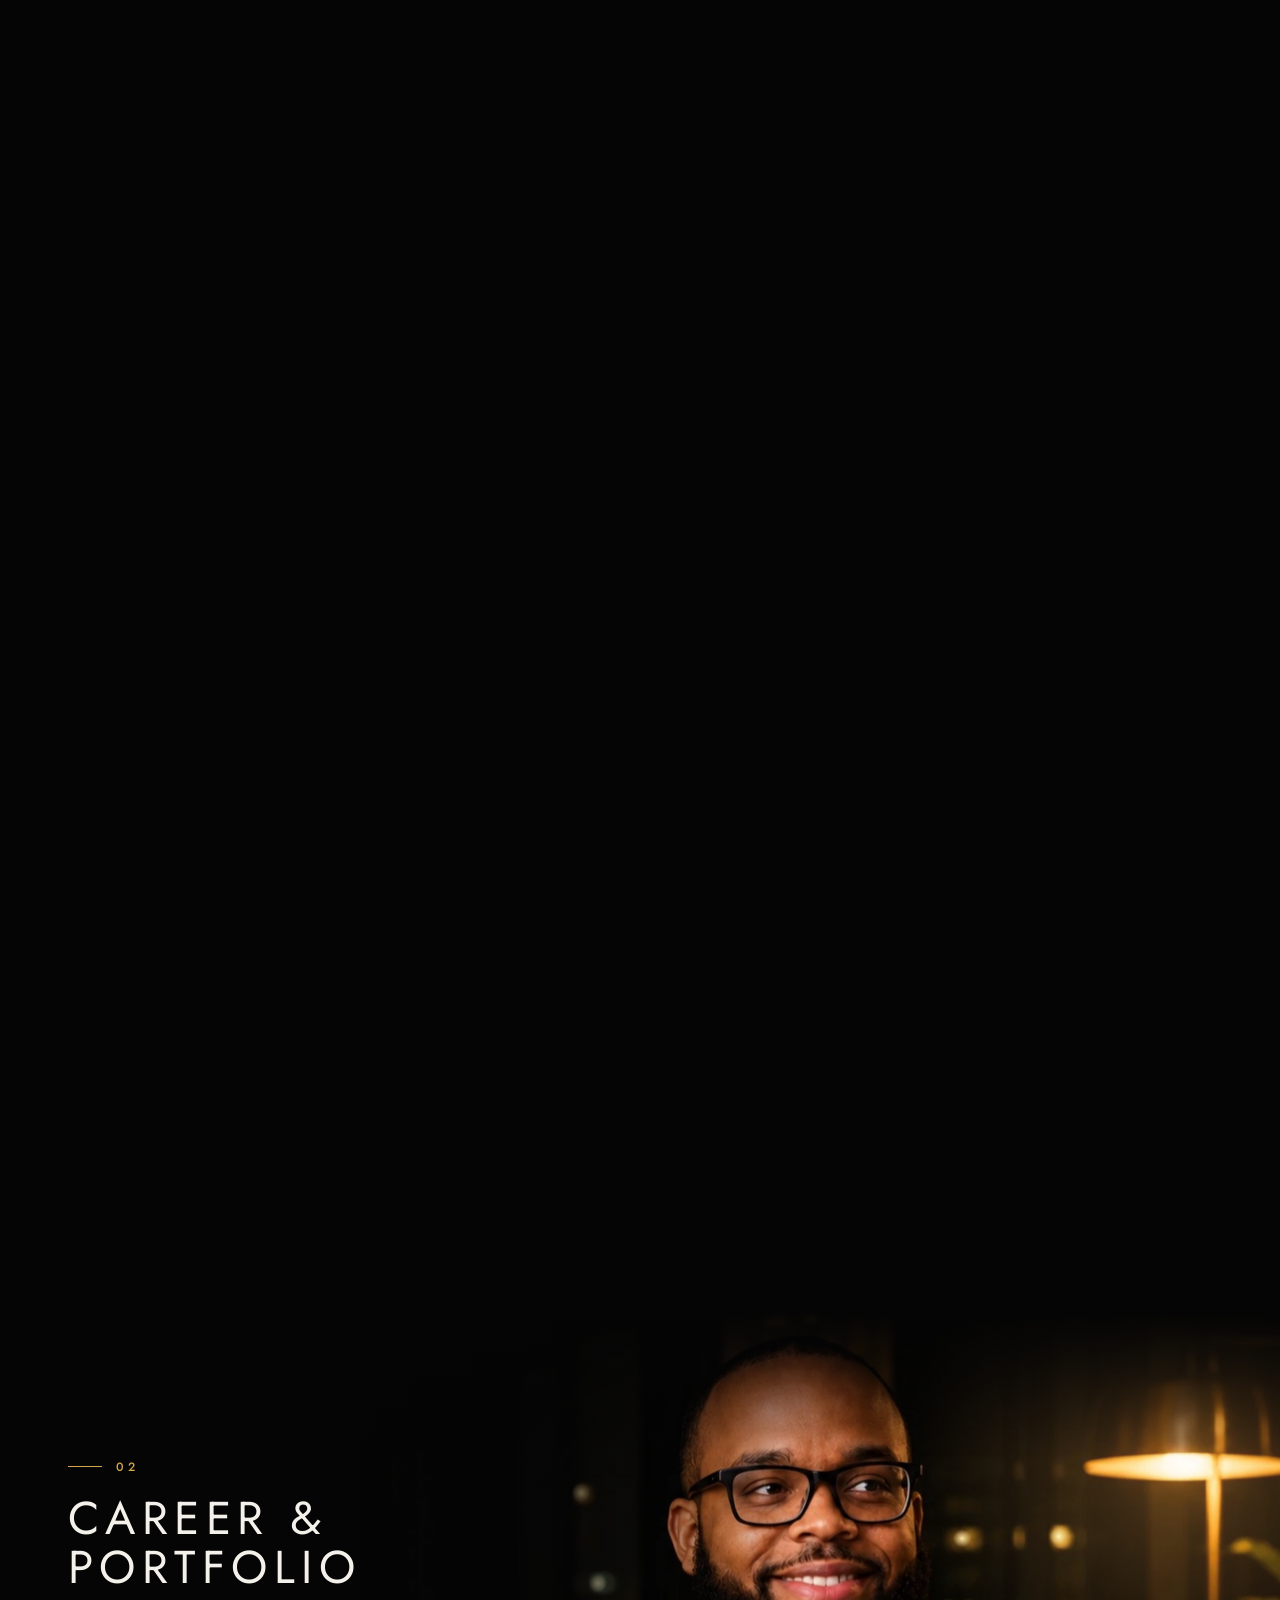
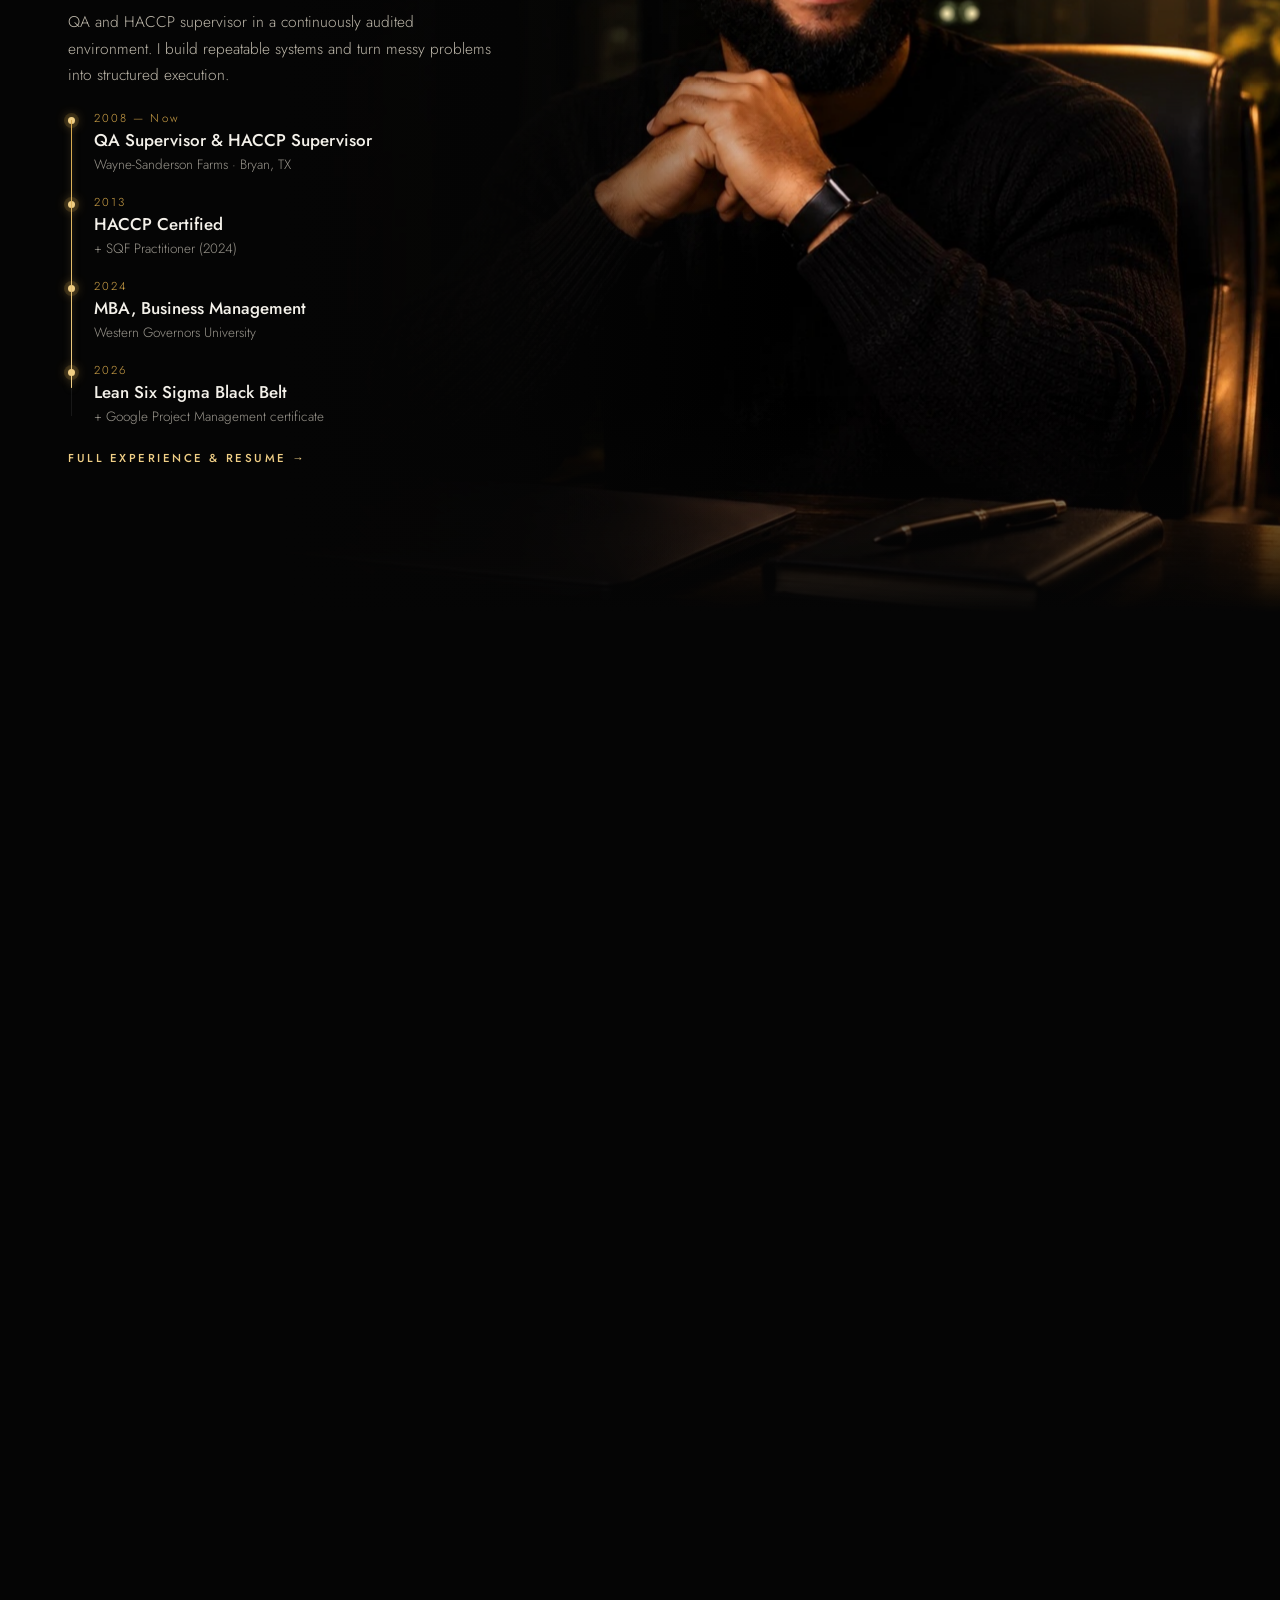
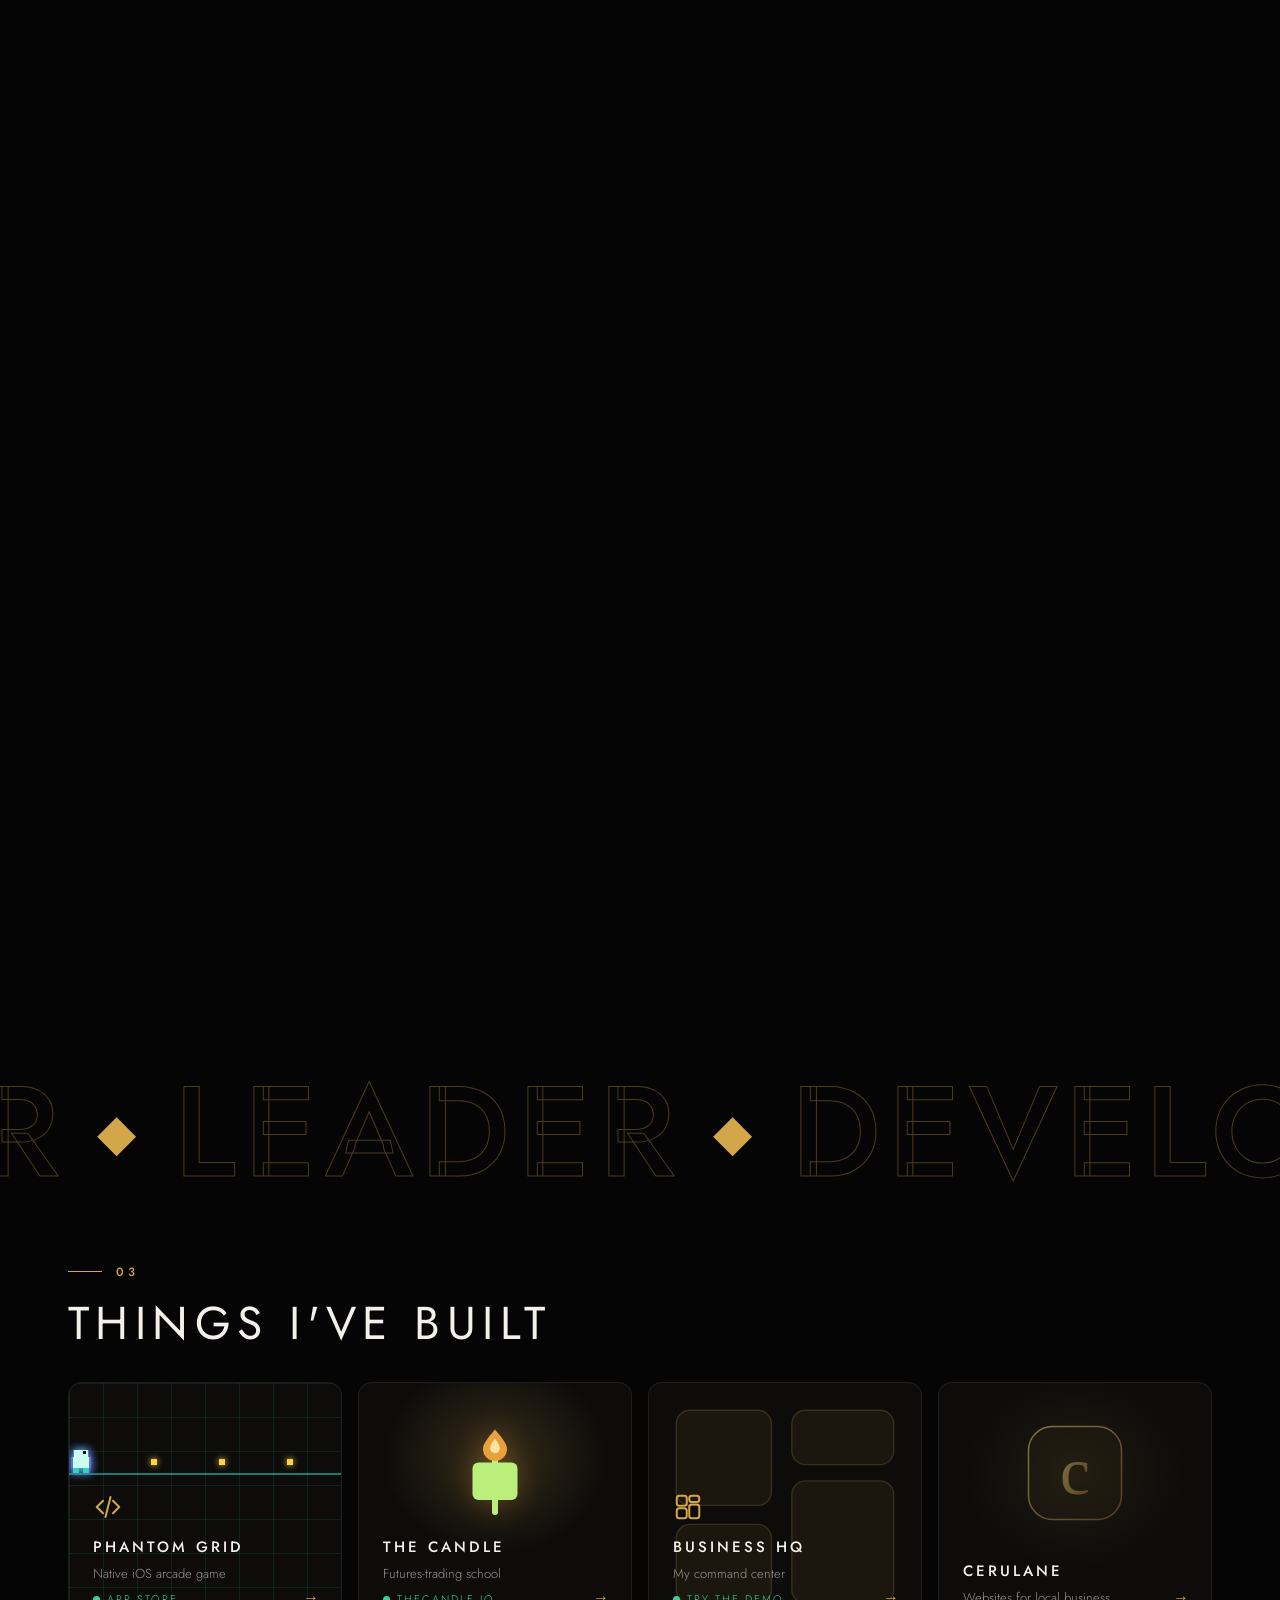
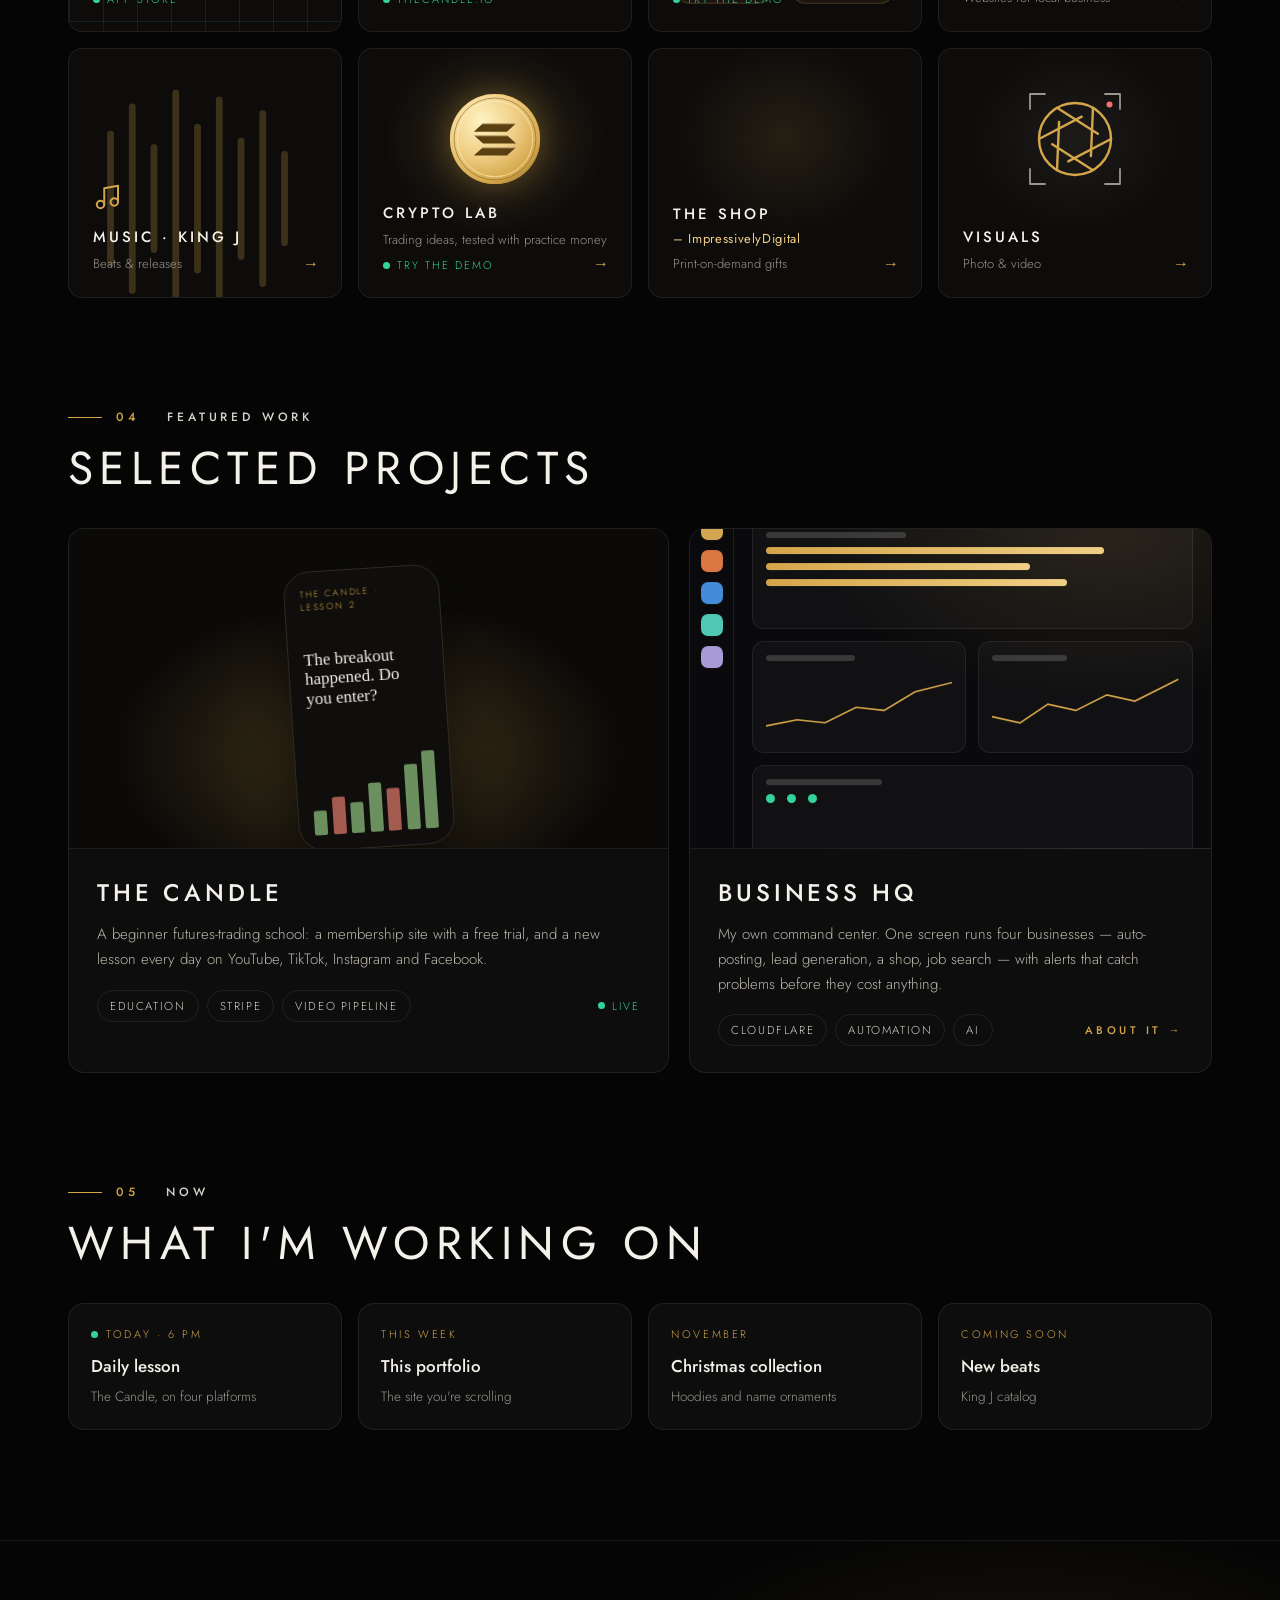
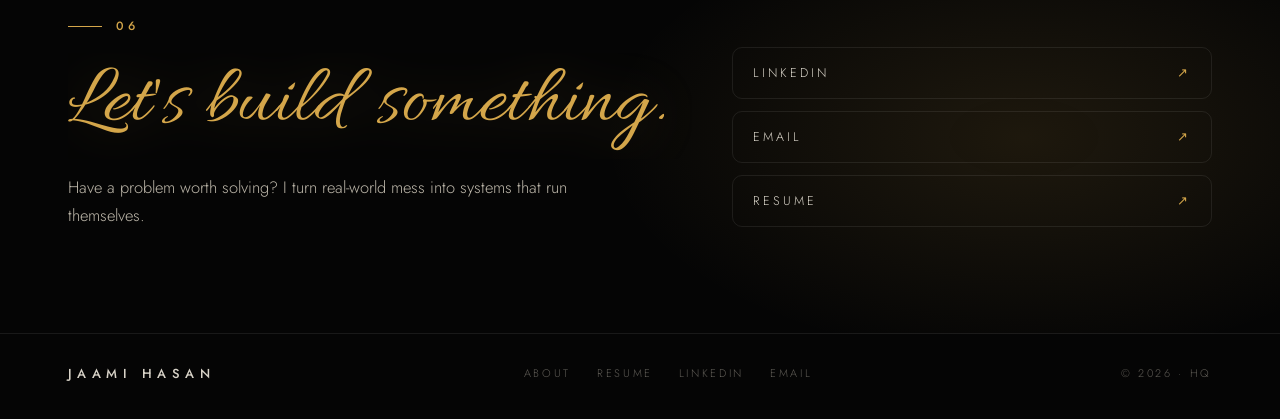
==== commit ba5d6abe: "Crypto Lab tile with gold Solana coin replaces Trading; shop and visuals tile art Co-Authored-By: Cl" ====
--- a/index.html
+++ b/index.html
@@ -17,7 +17,7 @@
 <script>if(!matchMedia('(prefers-reduced-motion: reduce)').matches)document.documentElement.classList.add('js')</script>
 <link rel="preconnect" href="https://fonts.googleapis.com">
 <link href="https://fonts.googleapis.com/css2?family=Allura&family=Jost:wght@300;400;500;600&family=Space+Mono:wght@400;700&display=swap" rel="stylesheet">
-<link rel="stylesheet" href="assets/css/home.css?v=20261104">
+<link rel="stylesheet" href="assets/css/home.css?v=20261104b">
 </head>
 <body>
 <nav id="nav"><div class="wrap">
@@ -103,9 +103,9 @@
     <a class="tile" href="hq-tour.html" data-r data-tilt style="--d:.14s"><svg class="art a-hq" viewBox="0 0 200 250"><rect x="20" y="20" width="70" height="70" rx="10" style="--d:0s"/><rect x="105" y="20" width="75" height="40" rx="10" style="--d:1.5s"/><rect x="105" y="72" width="75" height="90" rx="10" style="--d:3s"/><rect x="20" y="104" width="70" height="58" rx="10" style="--d:4.5s"/></svg><div class="ico"><svg viewBox="0 0 24 24"><rect x="3" y="3" width="8" height="8" rx="2"/><rect x="13" y="3" width="8" height="5" rx="2"/><rect x="13" y="10" width="8" height="11" rx="2"/><rect x="3" y="13" width="8" height="8" rx="2"/></svg></div><b>Business HQ</b><small>My command center</small><span class="live">Try the demo</span><span class="arrow">→</span></a>
     <a class="tile" href="https://cerulane.com" target="_blank" rel="noopener" data-r data-tilt style="--d:.21s"><div class="art a-glow" style="--ac:rgba(212,166,74,.16);--ax:50%;--ay:36%"></div><svg class="mark cer-mark" viewBox="0 0 64 64" aria-hidden="true"><defs><linearGradient id="cerg" x1="0" y1="0" x2="1" y2="1"><stop offset="0" stop-color="#f0cf86"/><stop offset="1" stop-color="#8a6a2a"/></linearGradient></defs><rect x="1" y="1" width="62" height="62" rx="16" fill="rgba(212,166,74,.05)" stroke="url(#cerg)" stroke-width="1"/><text x="32" y="46" text-anchor="middle" fill="url(#cerg)" font-size="45" font-family="Georgia,'Times New Roman',serif">c</text></svg><b>Cerulane</b><small>Websites for local business</small><span class="arrow">→</span></a>
     <a class="tile" href="music.html" data-r data-tilt style="--d:0s"><svg class="art a-eq" viewBox="0 0 200 250" preserveAspectRatio="none"><rect x="28" y="60" width="5" height="100" rx="2.5" style="--d:.1s"/><rect x="44" y="40" width="5" height="140" rx="2.5" style="--d:.5s"/><rect x="60" y="70" width="5" height="80" rx="2.5" style="--d:.25s"/><rect x="76" y="30" width="5" height="160" rx="2.5" style="--d:.8s"/><rect x="92" y="55" width="5" height="110" rx="2.5" style="--d:.15s"/><rect x="108" y="35" width="5" height="150" rx="2.5" style="--d:.65s"/><rect x="124" y="65" width="5" height="90" rx="2.5" style="--d:.35s"/><rect x="140" y="45" width="5" height="130" rx="2.5" style="--d:.9s"/><rect x="156" y="75" width="5" height="70" rx="2.5" style="--d:.45s"/></svg><div class="ico"><svg viewBox="0 0 24 24"><path d="M9 18V5l11-2v13"/><circle cx="6" cy="18" r="3"/><circle cx="17" cy="16" r="3"/></svg></div><b>Music · King J</b><small>Beats &amp; releases</small><span class="arrow">→</span></a>
-    <a class="tile" href="trading.html" data-r data-tilt style="--d:.07s"><svg class="art a-line" viewBox="0 0 200 250" preserveAspectRatio="none"><path d="M0 170 L20 160 L35 175 L55 140 L70 150 L90 110 L105 125 L125 90 L140 100 L160 60 L175 75 L200 40" stroke="#34d399" stroke-opacity=".5" fill="none" stroke-width="2"/></svg><div class="ico"><svg viewBox="0 0 24 24"><path d="M4 18l5-6 4 3 7-9"/><path d="M15 6h5v5"/></svg></div><b>Trading</b><span class="lock">🔒 Private · passcode</span><span class="arrow">→</span></a>
-    <a class="tile" href="https://www.etsy.com/shop/ImpressivelyDigital" target="_blank" rel="noopener" data-r data-tilt style="--d:.14s"><div class="art a-glow" style="--ac:rgba(255,138,76,.22);--ay:40%"></div><div class="ico"><svg viewBox="0 0 24 24"><path d="M5 8h14l-1 12H6z"/><path d="M9 8a3 3 0 0 1 6 0"/></svg></div><b>The Shop <i>– ImpressivelyDigital</i></b><small>Print-on-demand gifts</small><span class="arrow">→</span></a>
-    <a class="tile" href="visuals.html" data-r data-tilt style="--d:.21s"><div class="art a-glow" style="--ac:rgba(255,255,255,.12);--ax:40%"></div><div class="ico"><svg viewBox="0 0 24 24"><rect x="3" y="6" width="18" height="14" rx="3"/><circle cx="12" cy="13" r="4"/><path d="M8 6l1.5-2h5L16 6"/></svg></div><b>Visuals</b><small>Photo &amp; video</small><span class="arrow">→</span></a>
+    <a class="tile" href="hq-tour.html#lab" data-r data-tilt style="--d:.07s"><div class="art a-glow" style="--ac:rgba(212,166,74,.3);--ax:50%;--ay:36%"></div><div class="coinwrap" aria-hidden="true"><div class="coin3d"><i style="--z:-4px"></i><i style="--z:-2px"></i><i style="--z:0px"></i><i style="--z:2px"></i><i style="--z:4px"></i><svg class="f" viewBox="0 0 100 100"><defs><radialGradient id="solg" cx=".35" cy=".3" r=".85"><stop offset="0" stop-color="#fff3c4"/><stop offset=".45" stop-color="#f0cf86"/><stop offset=".8" stop-color="#d4a64a"/><stop offset="1" stop-color="#8a6a2a"/></radialGradient><clipPath id="solc"><circle cx="50" cy="50" r="49"/></clipPath></defs><circle cx="50" cy="50" r="49" fill="url(#solg)"/><circle cx="50" cy="50" r="41" fill="none" stroke="#fff3c4" stroke-opacity=".55" stroke-width="1.2"/><circle cx="50" cy="50" r="44.5" fill="none" stroke="#8a6a2a" stroke-opacity=".7" stroke-width="1"/><path d="M37 33h36L63 42H27zM27 46h36l10 9H37zM37 59h36L63 68H27z" fill="#5a3f10"/><path d="M37 33h36l-1 1H36zM27 46h36l1 1H28zM37 59h36l-1 1H36z" fill="#ffe9b0" opacity=".7"/><g clip-path="url(#solc)"><rect class="sh" x="-30" y="-20" width="18" height="140" fill="#fff" opacity=".6" transform="skewX(-18)"/></g></svg><svg class="k" viewBox="0 0 100 100"><circle cx="50" cy="50" r="49" fill="url(#solg)"/><circle cx="50" cy="50" r="41" fill="none" stroke="#fff3c4" stroke-opacity=".55" stroke-width="1.2"/><circle cx="50" cy="50" r="44.5" fill="none" stroke="#8a6a2a" stroke-opacity=".7" stroke-width="1"/><path d="M37 33h36L63 42H27zM27 46h36l10 9H37zM37 59h36L63 68H27z" fill="#5a3f10"/><path d="M37 33h36l-1 1H36zM27 46h36l1 1H28zM37 59h36l-1 1H36z" fill="#ffe9b0" opacity=".7"/></svg></div><b class="spk" style="left:27%;top:17%"></b><b class="spk" style="left:70%;top:24%;--d:1.1s"></b><b class="spk" style="left:66%;top:52%;--d:2.3s"></b></div><b>Crypto Lab</b><small>Trading ideas, tested with practice money</small><span class="live">Try the demo</span><span class="arrow">→</span></a>
+    <a class="tile" href="https://www.etsy.com/shop/ImpressivelyDigital" target="_blank" rel="noopener" data-r data-tilt style="--d:.14s"><div class="art a-glow" style="--ac:rgba(212,166,74,.2);--ax:50%;--ay:36%"></div><svg class="mark shop-mark" viewBox="0 0 64 64" aria-hidden="true"><g class="p p1"><rect x="15" y="24" width="27" height="28" rx="3"/><path d="M42 30h5a5 5 0 0 1 5 5v3a5 5 0 0 1-5 5h-5"/><path class="st" d="M23 18c-2-3 2-4 0-8M33 18c-2-3 2-4 0-8"/></g><g class="p p2"><path d="M22 12l-13 7 4 10 6-3v27h26V26l6 3 4-10-13-7c-2 4-5 6-10 6s-8-2-10-6z"/></g><g class="p p3"><path d="M32 4v8"/><rect x="27" y="12" width="10" height="6" rx="1.5"/><circle cx="32" cy="36" r="18"/><path d="M15 31c6 4 28 4 34 0M15 41c6 4 28 4 34 0"/></g></svg><b>The Shop <i>– ImpressivelyDigital</i></b><small>Print-on-demand gifts</small><span class="arrow">→</span></a>
+    <a class="tile" href="visuals.html" data-r data-tilt style="--d:.21s"><div class="art a-glow" style="--ac:rgba(255,255,255,.1);--ax:50%;--ay:36%"></div><svg class="mark vis-mark" viewBox="0 0 64 64" aria-hidden="true"><path class="vf" d="M2 12V2h10M52 2h10v10M62 52v10H52M12 62H2V52"/><g class="ap"><circle cx="32" cy="32" r="24"/><path d="M56.0 32.0L27.5 46.9M44.0 52.8L16.8 35.5M20.0 52.8L21.4 20.6M8.0 32.0L36.5 17.1M20.0 11.2L47.2 28.5M44.0 11.2L42.6 43.4"/></g><circle class="rec" cx="55" cy="9" r="2"/></svg><b>Visuals</b><small>Photo &amp; video</small><span class="arrow">→</span></a>
   </div>
 </div></section>
 
--- a/assets/css/home.css
+++ b/assets/css/home.css
@@ -277,3 +277,27 @@
 .tile b i{display:block;font-style:normal;text-transform:none;letter-spacing:.05em;font-size:13px;margin-top:4px;color:var(--gold2);font-weight:400}
 @media(max-width:700px){.runway{top:44px}.tile .mark{width:68px;height:68px;margin:-34px 0 0 -34px;top:34%}.tile b i{font-size:11px;letter-spacing:.02em}}
 @media(prefers-reduced-motion:reduce){.runway svg,.runway .l1,.runway .l2,.coin,.candle-mark .fl,.candle-mark .fl2{animation:none}.pg-run{left:24px}.pg-enemy{display:none}}
+
+/* Crypto Lab coin, shop products, visuals aperture */
+.coinwrap{position:absolute;inset:0;perspective:520px;pointer-events:none}
+.coin3d{position:absolute;left:50%;top:36%;width:92px;height:92px;margin:-46px 0 0 -46px;transform-style:preserve-3d;animation:coinspin 7s cubic-bezier(.6,0,.3,1) infinite;filter:drop-shadow(0 0 16px rgba(212,166,74,.35))}
+.coin3d i{position:absolute;inset:1px;border-radius:50%;background:#8a6a2a;transform:translateZ(var(--z))}
+.coin3d svg{position:absolute;inset:0;width:100%;height:100%;backface-visibility:hidden;-webkit-backface-visibility:hidden}
+.coin3d .f{transform:translateZ(5px)}.coin3d .k{transform:rotateY(180deg) translateZ(5px)}
+.coin3d .sh{animation:coinshine 7s linear infinite}
+@keyframes coinspin{0%{transform:rotateY(0)}34%,100%{transform:rotateY(360deg)}}
+@keyframes coinshine{0%,42%{transform:skewX(-18deg) translateX(0)}60%,100%{transform:skewX(-18deg) translateX(190px)}}
+.tile .spk{position:absolute;width:12px;height:12px;background:var(--gold2);clip-path:polygon(50% 0,58% 42%,100% 50%,58% 58%,50% 100%,42% 58%,0 50%,42% 42%);animation:spark 3.5s ease-in-out var(--d,0s) infinite;opacity:0}
+@keyframes spark{0%,70%,100%{opacity:0;transform:scale(.3)}82%{opacity:1;transform:scale(1) rotate(30deg)}}
+.shop-mark,.vis-mark{fill:none;stroke:var(--gold);stroke-width:1.6;stroke-linecap:round;stroke-linejoin:round;overflow:visible}
+.shop-mark .p{fill:rgba(212,166,74,.07);opacity:0;animation:shopcycle 9s ease-in-out infinite}
+.shop-mark .p2{animation-delay:3s}.shop-mark .p3{animation-delay:6s}
+.shop-mark .st{fill:none;animation:breathe 2s ease-in-out infinite}
+@keyframes shopcycle{0%{opacity:0;transform:translateY(6px)}5%,30%{opacity:1;transform:none}36%,100%{opacity:0;transform:translateY(-6px)}}
+.vis-mark .vf{stroke:var(--muted);stroke-width:1.2}
+.vis-mark .ap{transform-box:fill-box;transform-origin:center;animation:iris 6s ease-in-out infinite}
+.vis-mark .rec{fill:#f87171;stroke:none;animation:recblink 1.6s steps(1) infinite}
+@keyframes iris{0%,100%{transform:rotate(0) scale(1)}50%{transform:rotate(55deg) scale(.86)}}
+@keyframes recblink{50%{opacity:.15}}
+@media(max-width:700px){.coin3d{width:66px;height:66px;margin:-33px 0 0 -33px;top:34%}}
+@media(prefers-reduced-motion:reduce){.coin3d,.coin3d .sh,.tile .spk,.shop-mark .st,.vis-mark .ap,.vis-mark .rec{animation:none}.shop-mark .p{animation:none}.shop-mark .p1{opacity:1}}
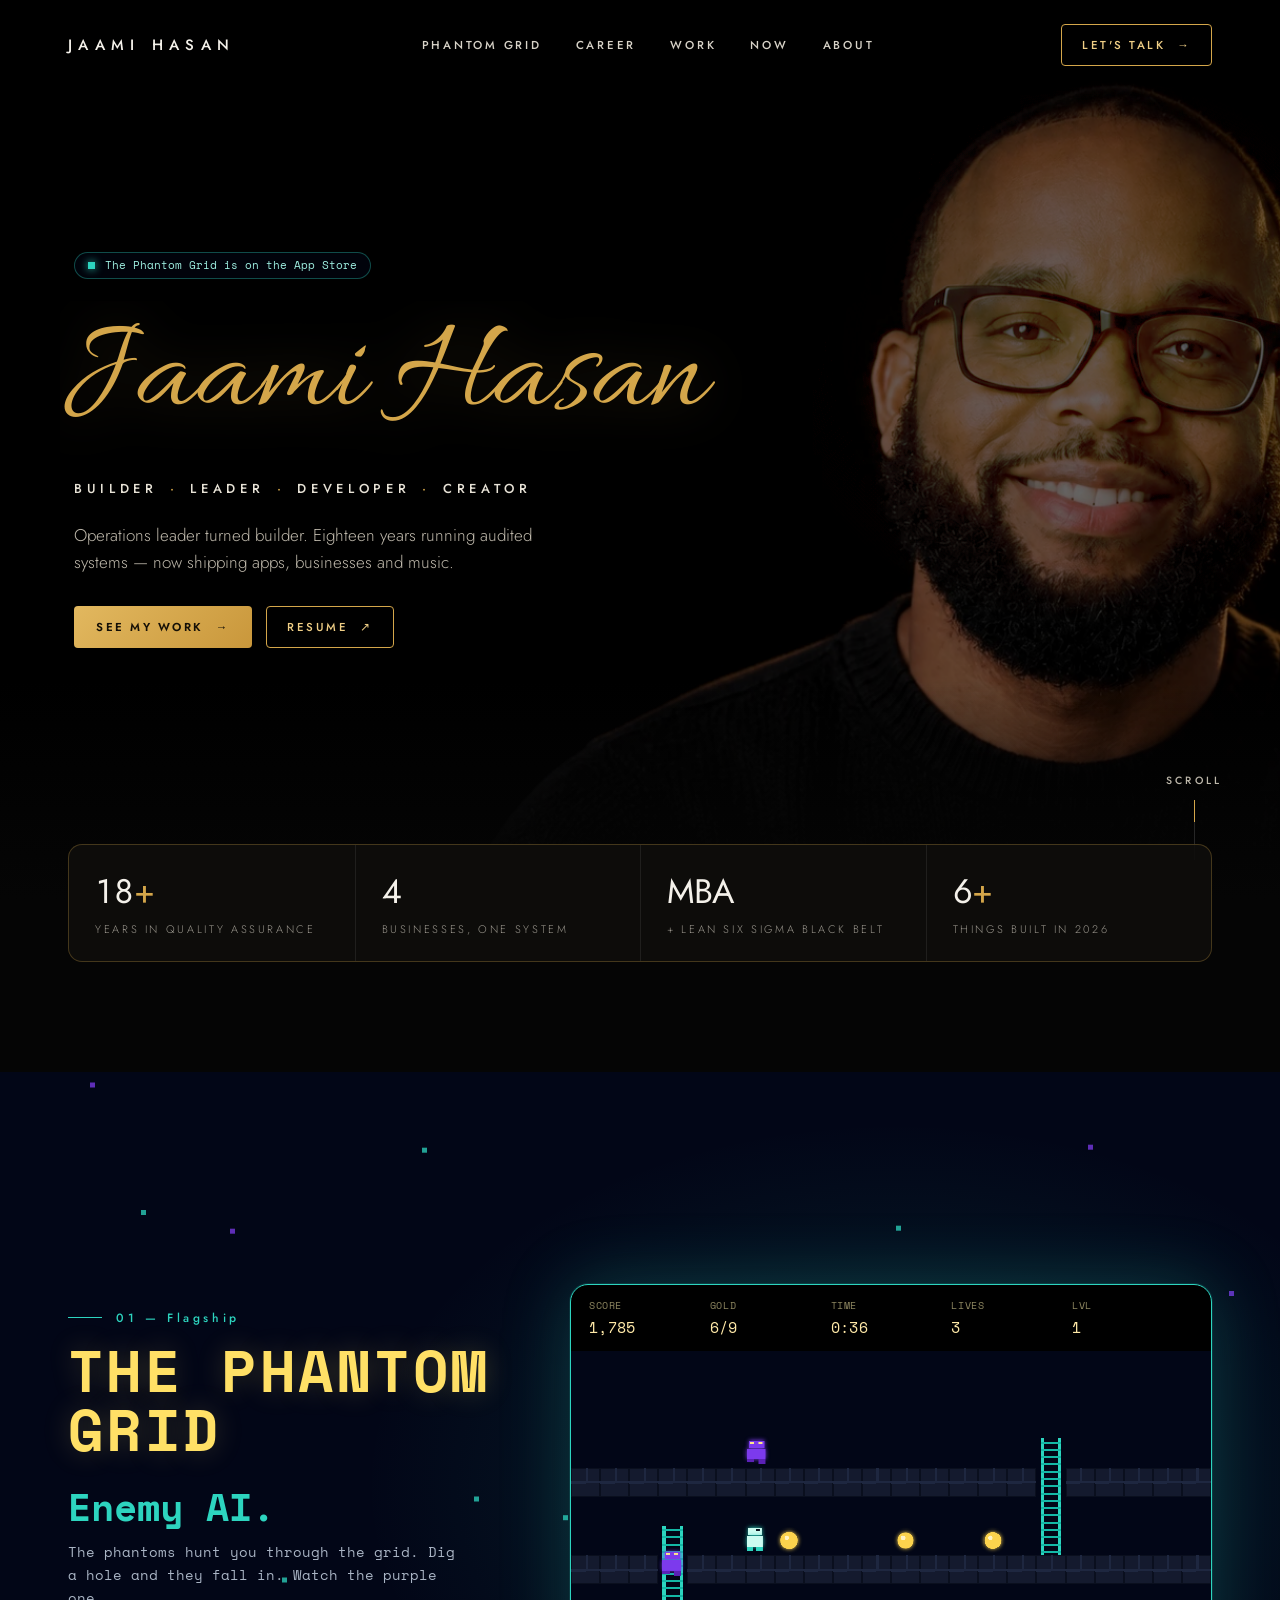
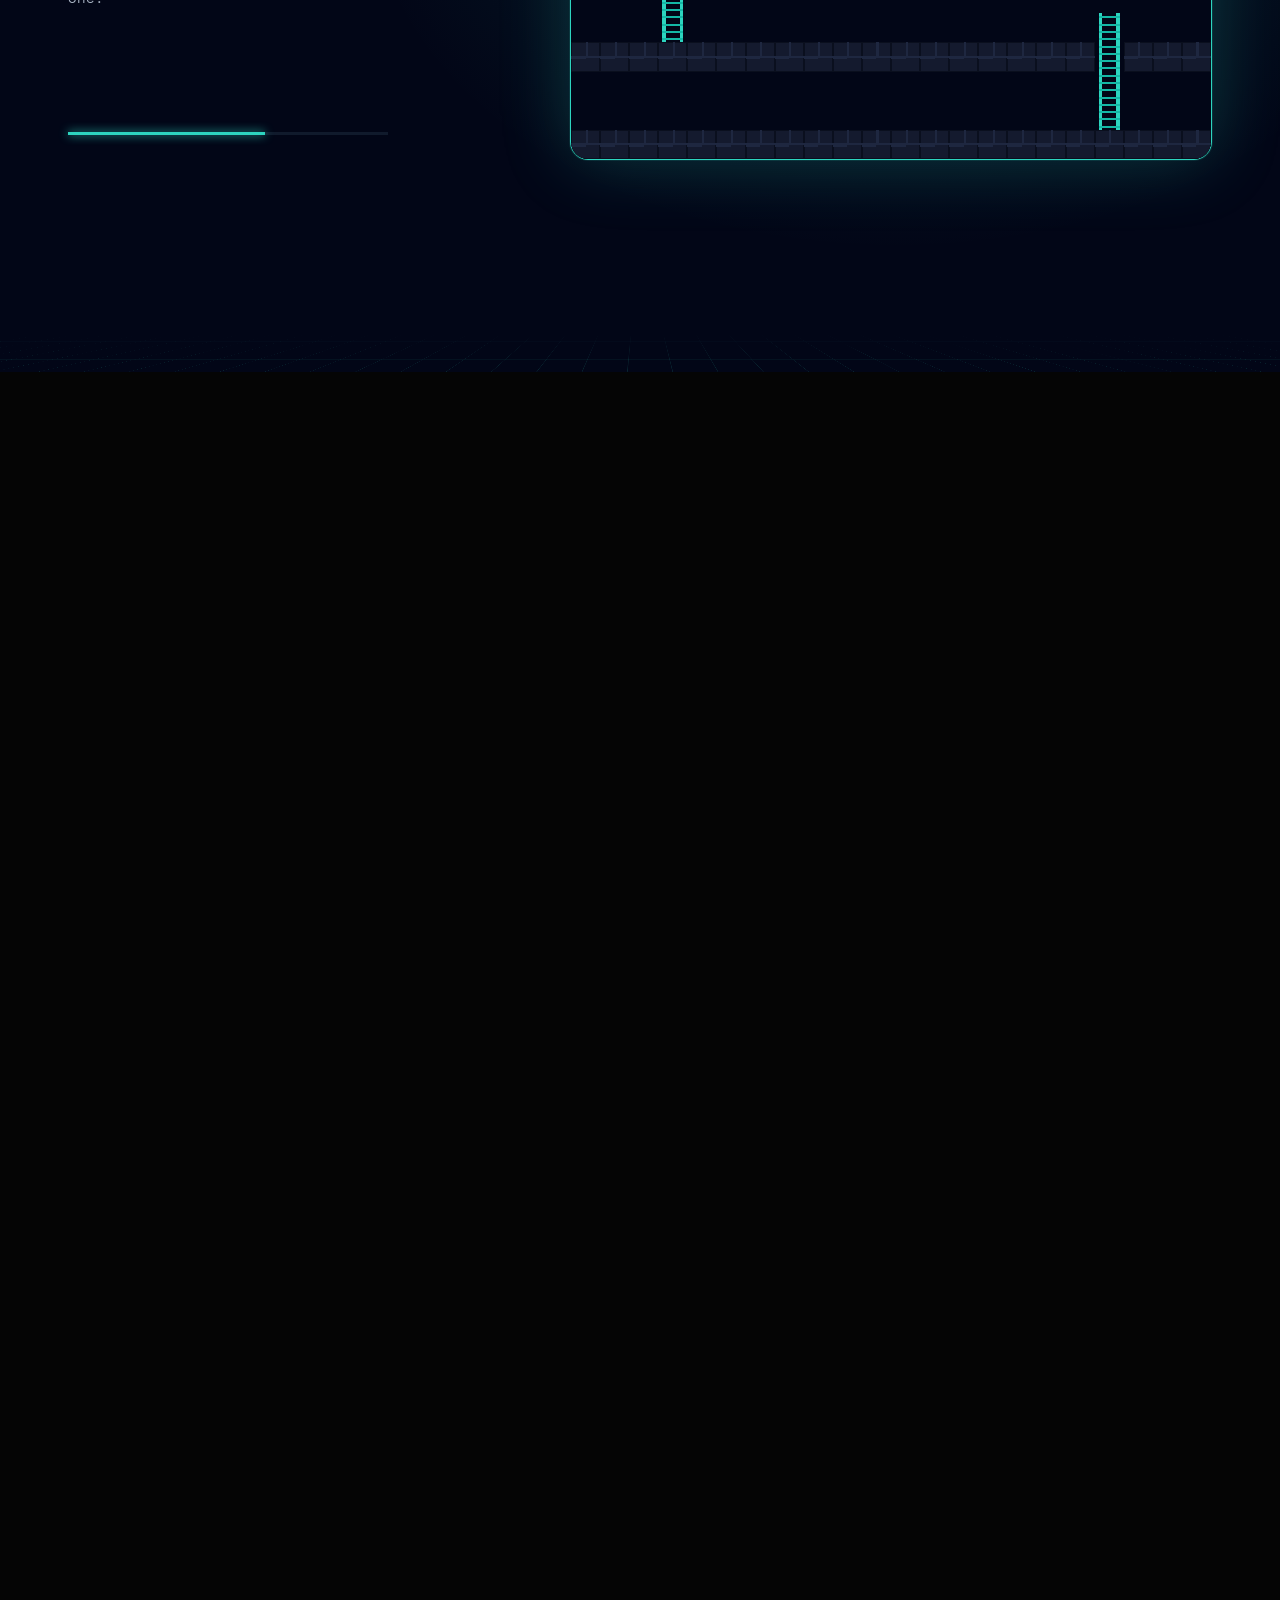
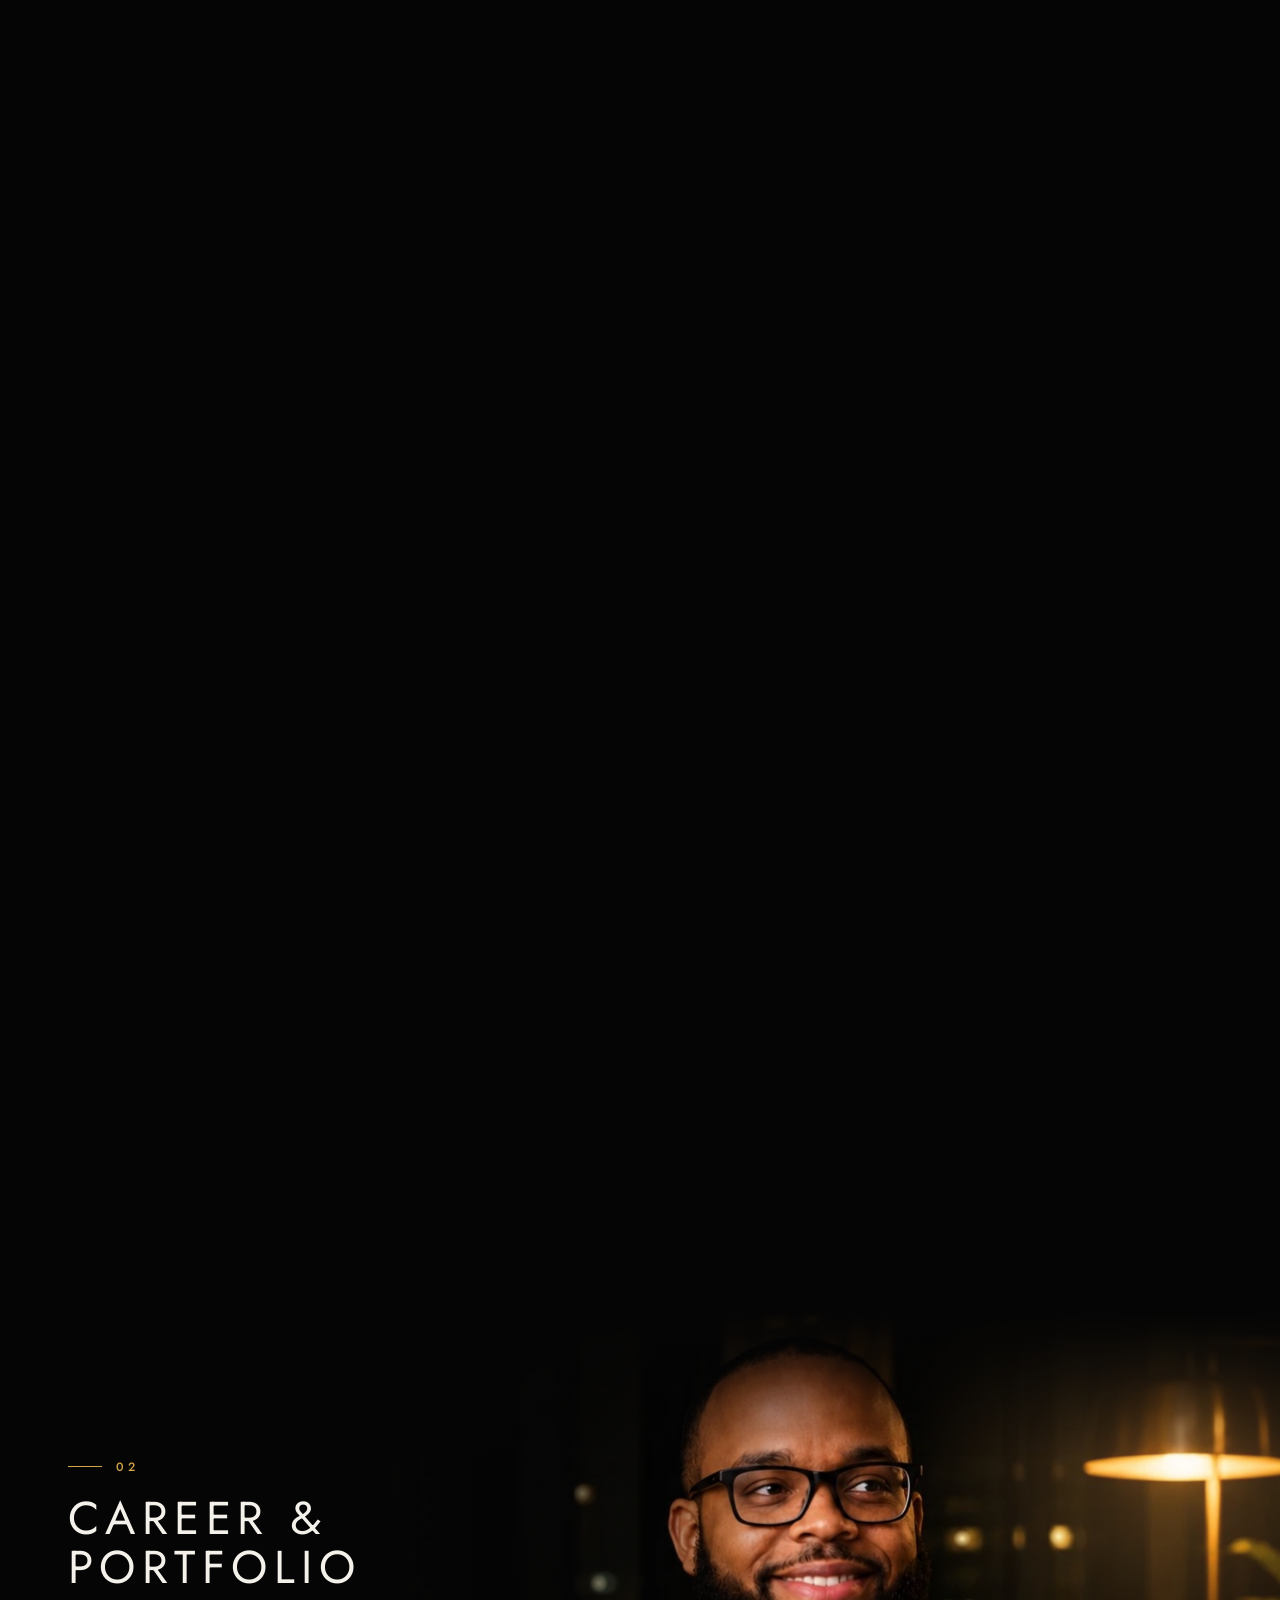
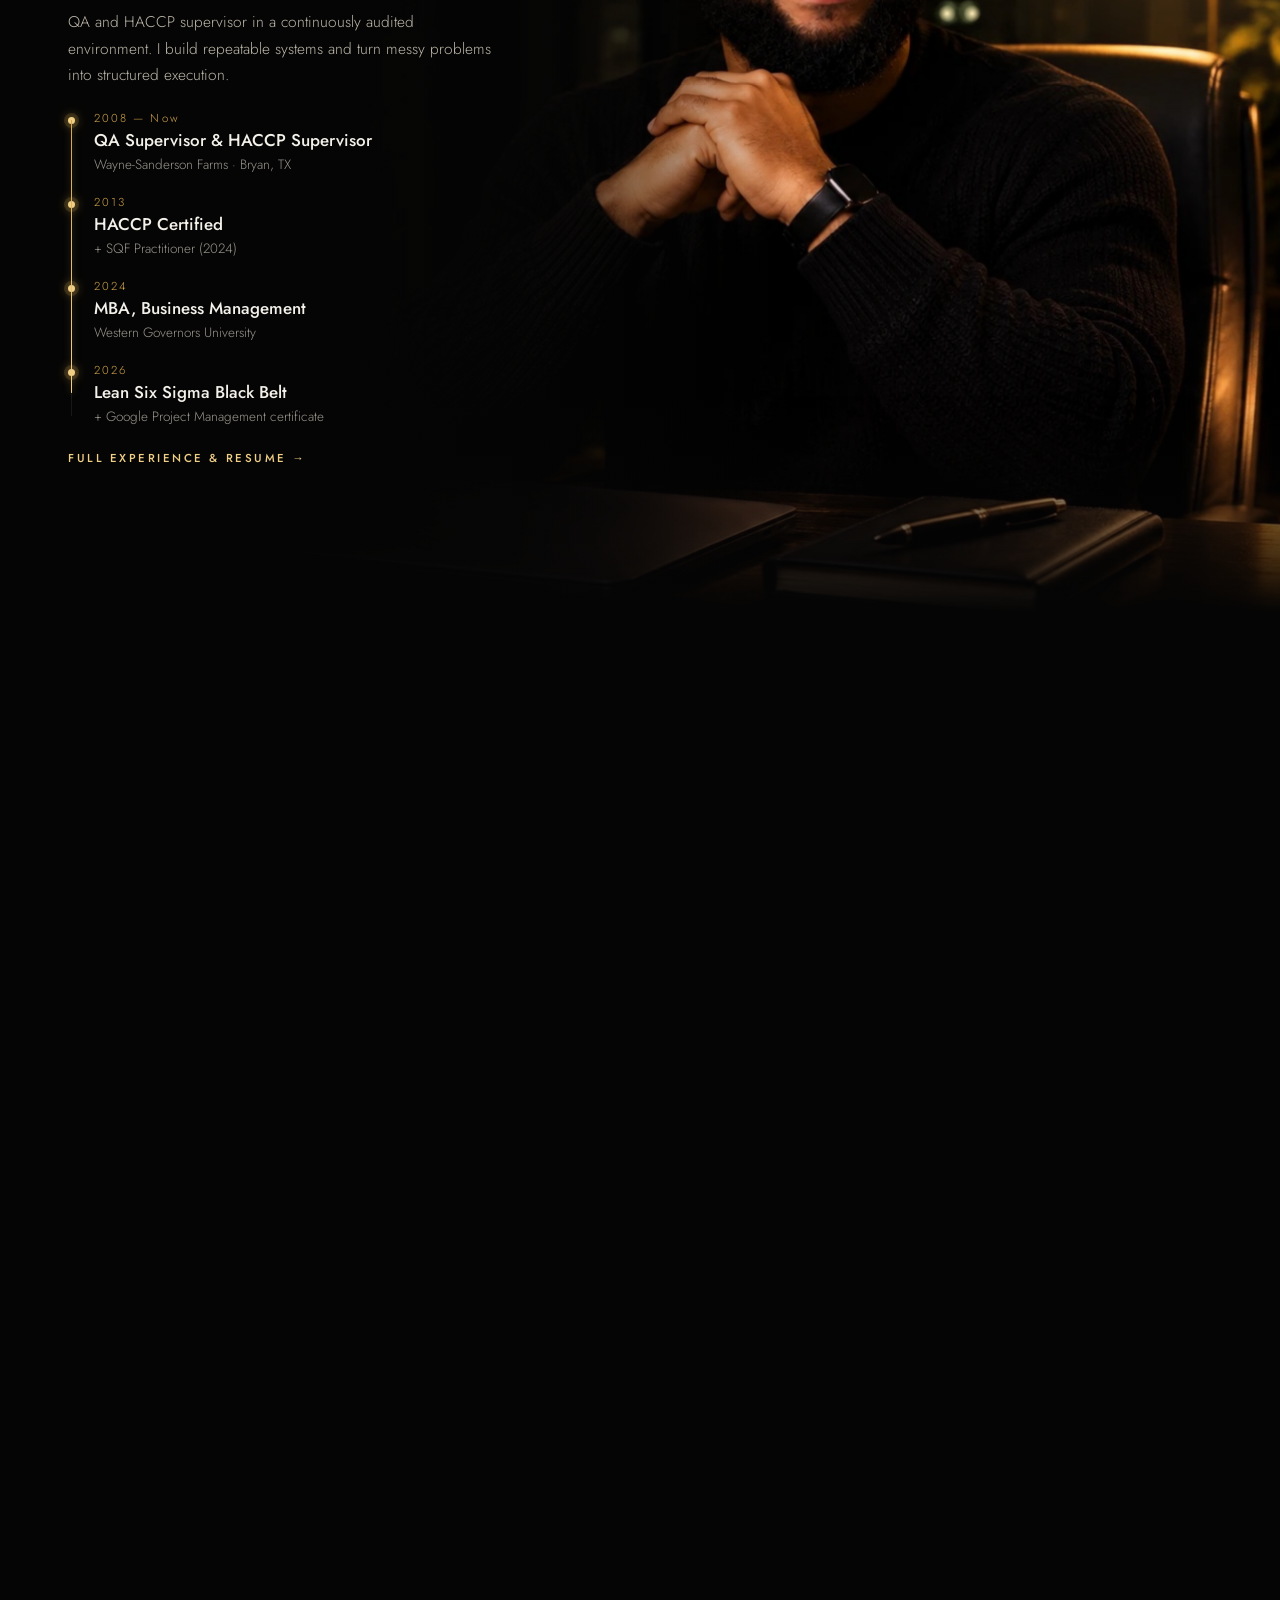
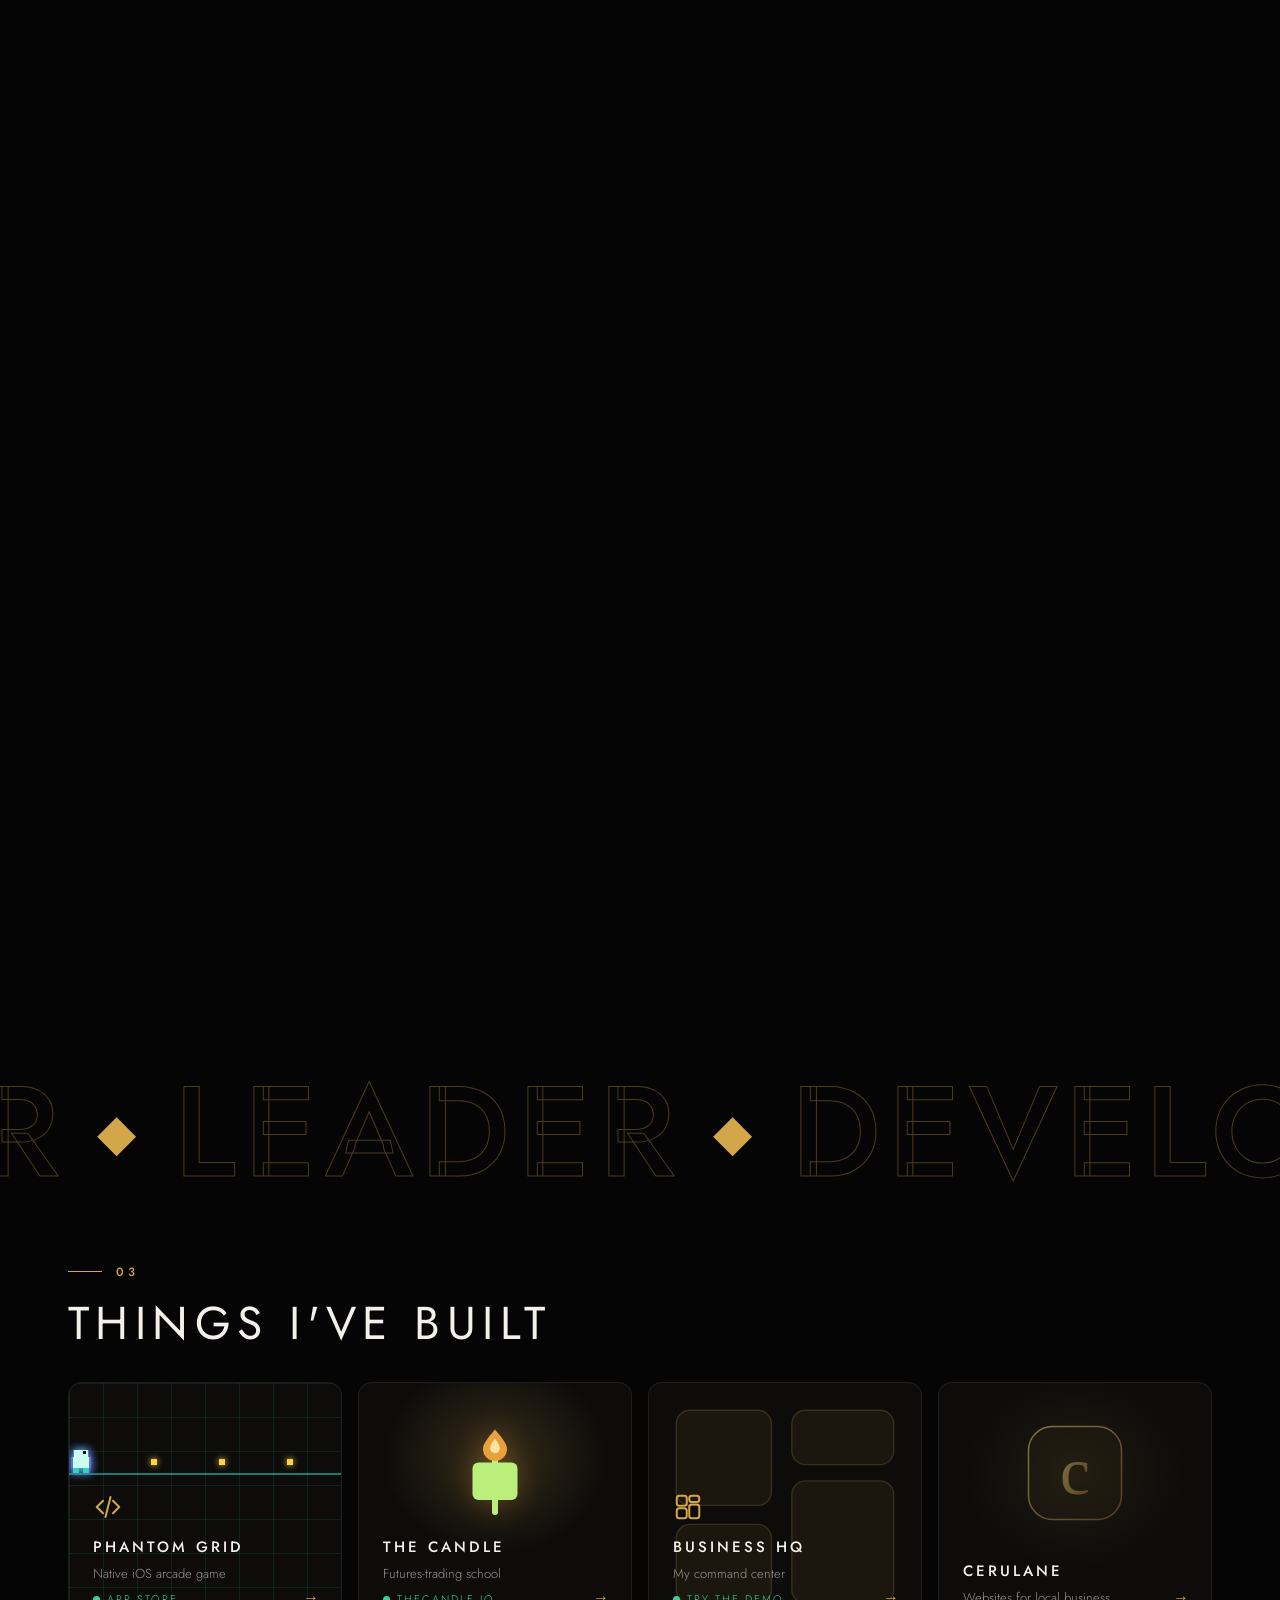
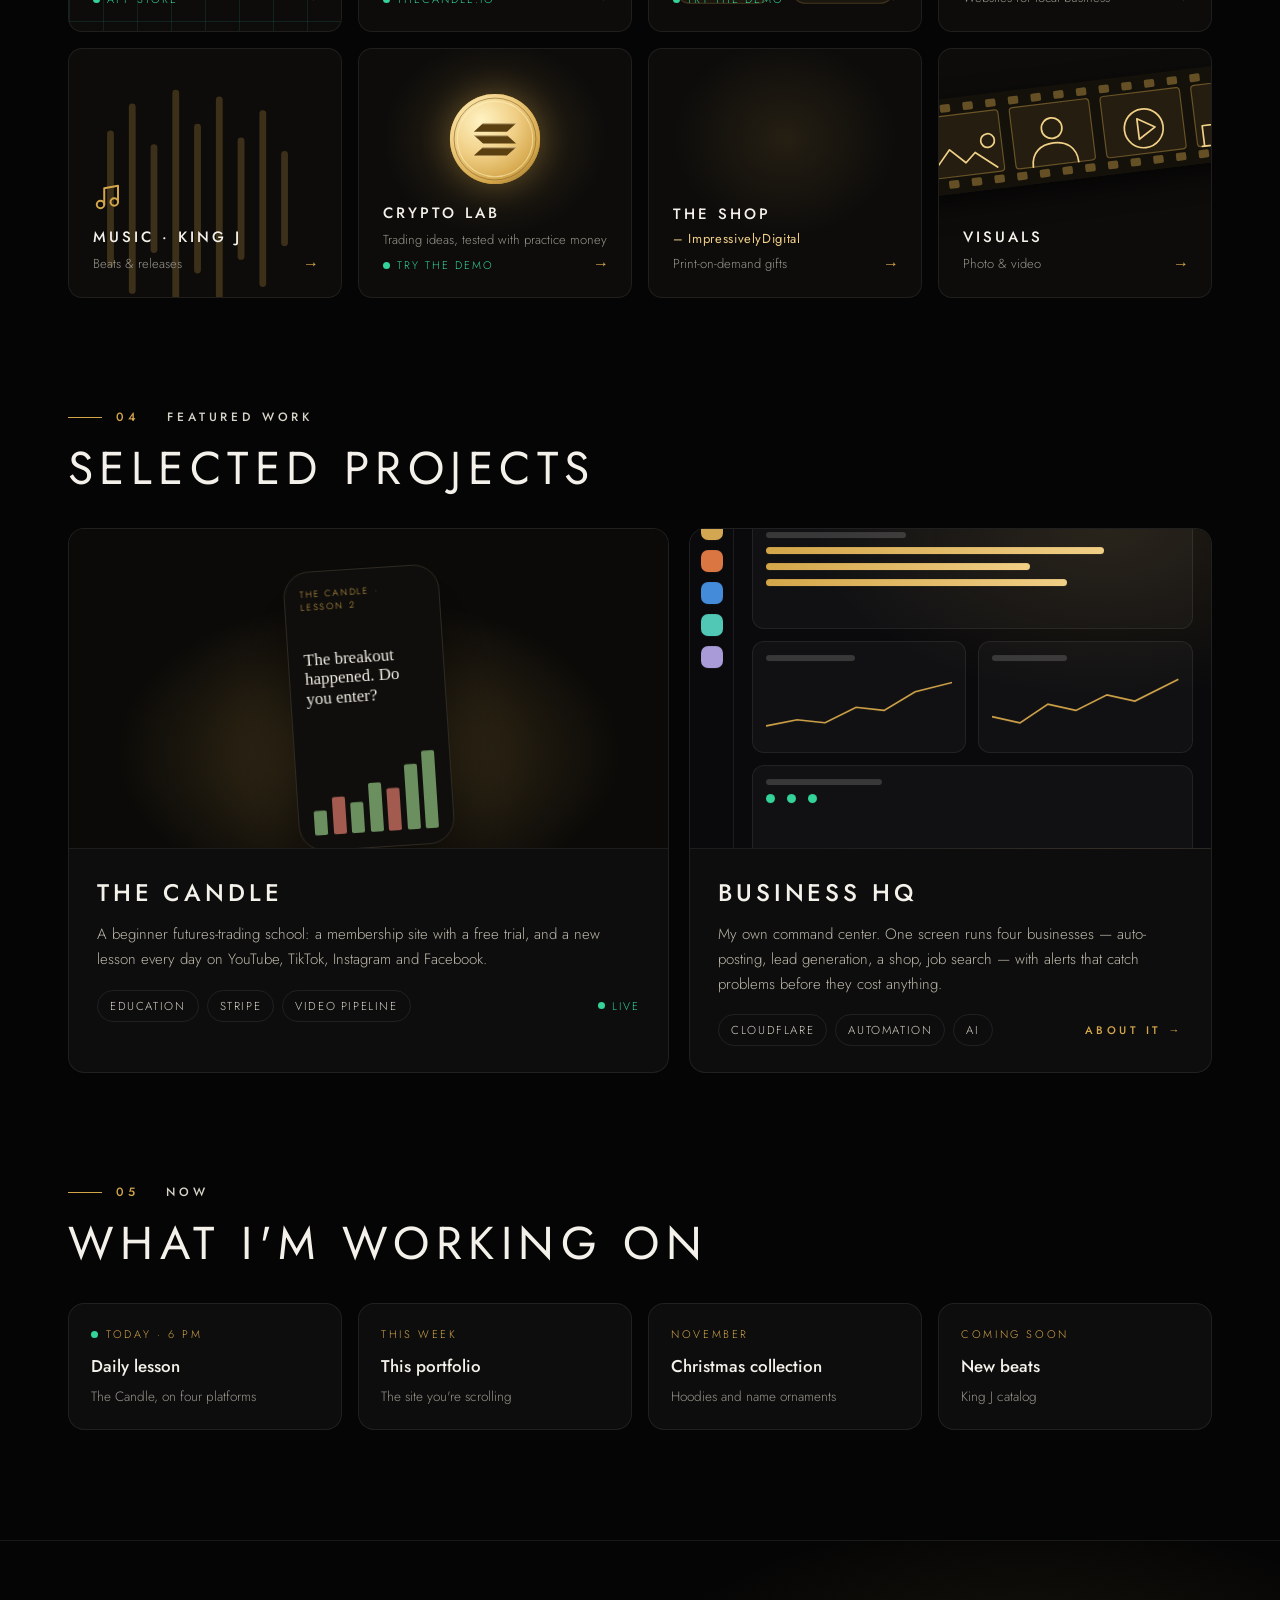
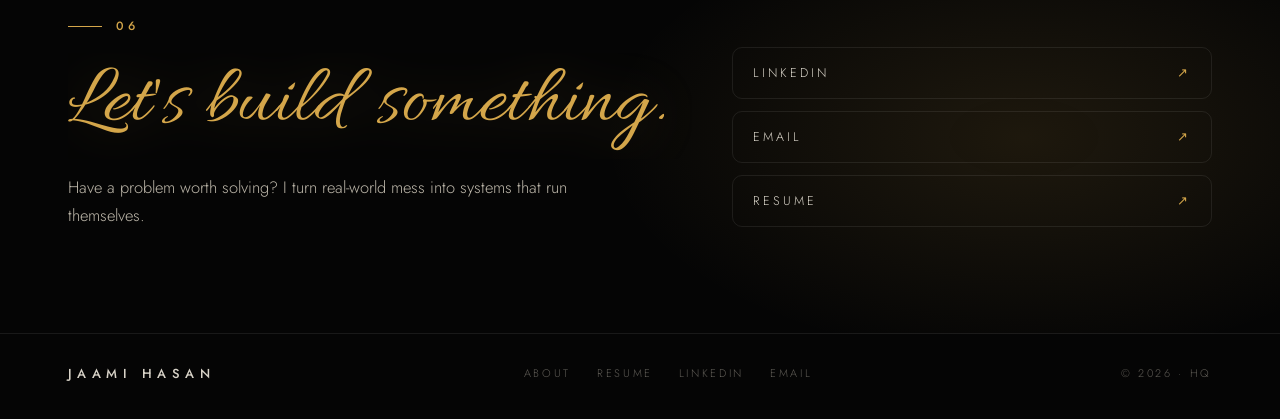
==== commit ca66a524: "Visuals tile: moving film strip Co-Authored-By: Claude Opus 5.5 <noreply@anthropic.com>" ====
--- a/index.html
+++ b/index.html
@@ -17,7 +17,7 @@
 <script>if(!matchMedia('(prefers-reduced-motion: reduce)').matches)document.documentElement.classList.add('js')</script>
 <link rel="preconnect" href="https://fonts.googleapis.com">
 <link href="https://fonts.googleapis.com/css2?family=Allura&family=Jost:wght@300;400;500;600&family=Space+Mono:wght@400;700&display=swap" rel="stylesheet">
-<link rel="stylesheet" href="assets/css/home.css?v=20261104b">
+<link rel="stylesheet" href="assets/css/home.css?v=20261104c">
 </head>
 <body>
 <nav id="nav"><div class="wrap">
@@ -105,7 +105,7 @@
     <a class="tile" href="music.html" data-r data-tilt style="--d:0s"><svg class="art a-eq" viewBox="0 0 200 250" preserveAspectRatio="none"><rect x="28" y="60" width="5" height="100" rx="2.5" style="--d:.1s"/><rect x="44" y="40" width="5" height="140" rx="2.5" style="--d:.5s"/><rect x="60" y="70" width="5" height="80" rx="2.5" style="--d:.25s"/><rect x="76" y="30" width="5" height="160" rx="2.5" style="--d:.8s"/><rect x="92" y="55" width="5" height="110" rx="2.5" style="--d:.15s"/><rect x="108" y="35" width="5" height="150" rx="2.5" style="--d:.65s"/><rect x="124" y="65" width="5" height="90" rx="2.5" style="--d:.35s"/><rect x="140" y="45" width="5" height="130" rx="2.5" style="--d:.9s"/><rect x="156" y="75" width="5" height="70" rx="2.5" style="--d:.45s"/></svg><div class="ico"><svg viewBox="0 0 24 24"><path d="M9 18V5l11-2v13"/><circle cx="6" cy="18" r="3"/><circle cx="17" cy="16" r="3"/></svg></div><b>Music · King J</b><small>Beats &amp; releases</small><span class="arrow">→</span></a>
     <a class="tile" href="hq-tour.html#lab" data-r data-tilt style="--d:.07s"><div class="art a-glow" style="--ac:rgba(212,166,74,.3);--ax:50%;--ay:36%"></div><div class="coinwrap" aria-hidden="true"><div class="coin3d"><i style="--z:-4px"></i><i style="--z:-2px"></i><i style="--z:0px"></i><i style="--z:2px"></i><i style="--z:4px"></i><svg class="f" viewBox="0 0 100 100"><defs><radialGradient id="solg" cx=".35" cy=".3" r=".85"><stop offset="0" stop-color="#fff3c4"/><stop offset=".45" stop-color="#f0cf86"/><stop offset=".8" stop-color="#d4a64a"/><stop offset="1" stop-color="#8a6a2a"/></radialGradient><clipPath id="solc"><circle cx="50" cy="50" r="49"/></clipPath></defs><circle cx="50" cy="50" r="49" fill="url(#solg)"/><circle cx="50" cy="50" r="41" fill="none" stroke="#fff3c4" stroke-opacity=".55" stroke-width="1.2"/><circle cx="50" cy="50" r="44.5" fill="none" stroke="#8a6a2a" stroke-opacity=".7" stroke-width="1"/><path d="M37 33h36L63 42H27zM27 46h36l10 9H37zM37 59h36L63 68H27z" fill="#5a3f10"/><path d="M37 33h36l-1 1H36zM27 46h36l1 1H28zM37 59h36l-1 1H36z" fill="#ffe9b0" opacity=".7"/><g clip-path="url(#solc)"><rect class="sh" x="-30" y="-20" width="18" height="140" fill="#fff" opacity=".6" transform="skewX(-18)"/></g></svg><svg class="k" viewBox="0 0 100 100"><circle cx="50" cy="50" r="49" fill="url(#solg)"/><circle cx="50" cy="50" r="41" fill="none" stroke="#fff3c4" stroke-opacity=".55" stroke-width="1.2"/><circle cx="50" cy="50" r="44.5" fill="none" stroke="#8a6a2a" stroke-opacity=".7" stroke-width="1"/><path d="M37 33h36L63 42H27zM27 46h36l10 9H37zM37 59h36L63 68H27z" fill="#5a3f10"/><path d="M37 33h36l-1 1H36zM27 46h36l1 1H28zM37 59h36l-1 1H36z" fill="#ffe9b0" opacity=".7"/></svg></div><b class="spk" style="left:27%;top:17%"></b><b class="spk" style="left:70%;top:24%;--d:1.1s"></b><b class="spk" style="left:66%;top:52%;--d:2.3s"></b></div><b>Crypto Lab</b><small>Trading ideas, tested with practice money</small><span class="live">Try the demo</span><span class="arrow">→</span></a>
     <a class="tile" href="https://www.etsy.com/shop/ImpressivelyDigital" target="_blank" rel="noopener" data-r data-tilt style="--d:.14s"><div class="art a-glow" style="--ac:rgba(212,166,74,.2);--ax:50%;--ay:36%"></div><svg class="mark shop-mark" viewBox="0 0 64 64" aria-hidden="true"><g class="p p1"><rect x="15" y="24" width="27" height="28" rx="3"/><path d="M42 30h5a5 5 0 0 1 5 5v3a5 5 0 0 1-5 5h-5"/><path class="st" d="M23 18c-2-3 2-4 0-8M33 18c-2-3 2-4 0-8"/></g><g class="p p2"><path d="M22 12l-13 7 4 10 6-3v27h26V26l6 3 4-10-13-7c-2 4-5 6-10 6s-8-2-10-6z"/></g><g class="p p3"><path d="M32 4v8"/><rect x="27" y="12" width="10" height="6" rx="1.5"/><circle cx="32" cy="36" r="18"/><path d="M15 31c6 4 28 4 34 0M15 41c6 4 28 4 34 0"/></g></svg><b>The Shop <i>– ImpressivelyDigital</i></b><small>Print-on-demand gifts</small><span class="arrow">→</span></a>
-    <a class="tile" href="visuals.html" data-r data-tilt style="--d:.21s"><div class="art a-glow" style="--ac:rgba(255,255,255,.1);--ax:50%;--ay:36%"></div><svg class="mark vis-mark" viewBox="0 0 64 64" aria-hidden="true"><path class="vf" d="M2 12V2h10M52 2h10v10M62 52v10H52M12 62H2V52"/><g class="ap"><circle cx="32" cy="32" r="24"/><path d="M56.0 32.0L27.5 46.9M44.0 52.8L16.8 35.5M20.0 52.8L21.4 20.6M8.0 32.0L36.5 17.1M20.0 11.2L47.2 28.5M44.0 11.2L42.6 43.4"/></g><circle class="rec" cx="55" cy="9" r="2"/></svg><b>Visuals</b><small>Photo &amp; video</small><span class="arrow">→</span></a>
+    <a class="tile" href="visuals.html" data-r data-tilt style="--d:.21s"><div class="film" aria-hidden="true"><div class="reel"><svg viewBox="0 0 320 84"><rect class="bs" width="320" height="84"/><g class="sp"><rect x="5" y="5" width="9" height="7" rx="1.5"/><rect x="5" y="72" width="9" height="7" rx="1.5"/><rect x="25" y="5" width="9" height="7" rx="1.5"/><rect x="25" y="72" width="9" height="7" rx="1.5"/><rect x="45" y="5" width="9" height="7" rx="1.5"/><rect x="45" y="72" width="9" height="7" rx="1.5"/><rect x="65" y="5" width="9" height="7" rx="1.5"/><rect x="65" y="72" width="9" height="7" rx="1.5"/><rect x="85" y="5" width="9" height="7" rx="1.5"/><rect x="85" y="72" width="9" height="7" rx="1.5"/><rect x="105" y="5" width="9" height="7" rx="1.5"/><rect x="105" y="72" width="9" height="7" rx="1.5"/><rect x="125" y="5" width="9" height="7" rx="1.5"/><rect x="125" y="72" width="9" height="7" rx="1.5"/><rect x="145" y="5" width="9" height="7" rx="1.5"/><rect x="145" y="72" width="9" height="7" rx="1.5"/><rect x="165" y="5" width="9" height="7" rx="1.5"/><rect x="165" y="72" width="9" height="7" rx="1.5"/><rect x="185" y="5" width="9" height="7" rx="1.5"/><rect x="185" y="72" width="9" height="7" rx="1.5"/><rect x="205" y="5" width="9" height="7" rx="1.5"/><rect x="205" y="72" width="9" height="7" rx="1.5"/><rect x="225" y="5" width="9" height="7" rx="1.5"/><rect x="225" y="72" width="9" height="7" rx="1.5"/><rect x="245" y="5" width="9" height="7" rx="1.5"/><rect x="245" y="72" width="9" height="7" rx="1.5"/><rect x="265" y="5" width="9" height="7" rx="1.5"/><rect x="265" y="72" width="9" height="7" rx="1.5"/><rect x="285" y="5" width="9" height="7" rx="1.5"/><rect x="285" y="72" width="9" height="7" rx="1.5"/><rect x="305" y="5" width="9" height="7" rx="1.5"/><rect x="305" y="72" width="9" height="7" rx="1.5"/></g><g transform="translate(5 15)"><rect class="fr" width="70" height="54" rx="3"/><g class="sc"><circle cx="58" cy="26" r="6"/><path d="M6 50l18-20 13 13 9-8 18 15"/></g></g><g transform="translate(85 15)"><rect class="fr" width="70" height="54" rx="3"/><g class="sc"><circle cx="35" cy="22" r="9"/><path d="M15 54c0-13 9-19 20-19s20 6 20 19"/></g></g><g transform="translate(165 15)"><rect class="fr" width="70" height="54" rx="3"/><g class="sc"><circle cx="35" cy="32" r="17"/><path d="M30 23l15 9-15 9z"/></g></g><g transform="translate(245 15)"><rect class="fr" width="70" height="54" rx="3"/><g class="sc"><path d="M6 54V36h10v-12h12v18h9V18h12v20h9v16"/><path d="M4 54h62"/></g></g></svg><svg viewBox="0 0 320 84"><rect class="bs" width="320" height="84"/><g class="sp"><rect x="5" y="5" width="9" height="7" rx="1.5"/><rect x="5" y="72" width="9" height="7" rx="1.5"/><rect x="25" y="5" width="9" height="7" rx="1.5"/><rect x="25" y="72" width="9" height="7" rx="1.5"/><rect x="45" y="5" width="9" height="7" rx="1.5"/><rect x="45" y="72" width="9" height="7" rx="1.5"/><rect x="65" y="5" width="9" height="7" rx="1.5"/><rect x="65" y="72" width="9" height="7" rx="1.5"/><rect x="85" y="5" width="9" height="7" rx="1.5"/><rect x="85" y="72" width="9" height="7" rx="1.5"/><rect x="105" y="5" width="9" height="7" rx="1.5"/><rect x="105" y="72" width="9" height="7" rx="1.5"/><rect x="125" y="5" width="9" height="7" rx="1.5"/><rect x="125" y="72" width="9" height="7" rx="1.5"/><rect x="145" y="5" width="9" height="7" rx="1.5"/><rect x="145" y="72" width="9" height="7" rx="1.5"/><rect x="165" y="5" width="9" height="7" rx="1.5"/><rect x="165" y="72" width="9" height="7" rx="1.5"/><rect x="185" y="5" width="9" height="7" rx="1.5"/><rect x="185" y="72" width="9" height="7" rx="1.5"/><rect x="205" y="5" width="9" height="7" rx="1.5"/><rect x="205" y="72" width="9" height="7" rx="1.5"/><rect x="225" y="5" width="9" height="7" rx="1.5"/><rect x="225" y="72" width="9" height="7" rx="1.5"/><rect x="245" y="5" width="9" height="7" rx="1.5"/><rect x="245" y="72" width="9" height="7" rx="1.5"/><rect x="265" y="5" width="9" height="7" rx="1.5"/><rect x="265" y="72" width="9" height="7" rx="1.5"/><rect x="285" y="5" width="9" height="7" rx="1.5"/><rect x="285" y="72" width="9" height="7" rx="1.5"/><rect x="305" y="5" width="9" height="7" rx="1.5"/><rect x="305" y="72" width="9" height="7" rx="1.5"/></g><g transform="translate(5 15)"><rect class="fr" width="70" height="54" rx="3"/><g class="sc"><circle cx="58" cy="26" r="6"/><path d="M6 50l18-20 13 13 9-8 18 15"/></g></g><g transform="translate(85 15)"><rect class="fr" width="70" height="54" rx="3"/><g class="sc"><circle cx="35" cy="22" r="9"/><path d="M15 54c0-13 9-19 20-19s20 6 20 19"/></g></g><g transform="translate(165 15)"><rect class="fr" width="70" height="54" rx="3"/><g class="sc"><circle cx="35" cy="32" r="17"/><path d="M30 23l15 9-15 9z"/></g></g><g transform="translate(245 15)"><rect class="fr" width="70" height="54" rx="3"/><g class="sc"><path d="M6 54V36h10v-12h12v18h9V18h12v20h9v16"/><path d="M4 54h62"/></g></g></svg></div></div><div class="leak" aria-hidden="true"></div><b>Visuals</b><small>Photo &amp; video</small><span class="arrow">→</span></a>
   </div>
 </div></section>
 
--- a/assets/css/home.css
+++ b/assets/css/home.css
@@ -278,7 +278,7 @@
 @media(max-width:700px){.runway{top:44px}.tile .mark{width:68px;height:68px;margin:-34px 0 0 -34px;top:34%}.tile b i{font-size:11px;letter-spacing:.02em}}
 @media(prefers-reduced-motion:reduce){.runway svg,.runway .l1,.runway .l2,.coin,.candle-mark .fl,.candle-mark .fl2{animation:none}.pg-run{left:24px}.pg-enemy{display:none}}
 
-/* Crypto Lab coin, shop products, visuals aperture */
+/* Crypto Lab coin, shop products, visuals film strip */
 .coinwrap{position:absolute;inset:0;perspective:520px;pointer-events:none}
 .coin3d{position:absolute;left:50%;top:36%;width:92px;height:92px;margin:-46px 0 0 -46px;transform-style:preserve-3d;animation:coinspin 7s cubic-bezier(.6,0,.3,1) infinite;filter:drop-shadow(0 0 16px rgba(212,166,74,.35))}
 .coin3d i{position:absolute;inset:1px;border-radius:50%;background:#8a6a2a;transform:translateZ(var(--z))}
@@ -289,15 +289,20 @@
 @keyframes coinshine{0%,42%{transform:skewX(-18deg) translateX(0)}60%,100%{transform:skewX(-18deg) translateX(190px)}}
 .tile .spk{position:absolute;width:12px;height:12px;background:var(--gold2);clip-path:polygon(50% 0,58% 42%,100% 50%,58% 58%,50% 100%,42% 58%,0 50%,42% 42%);animation:spark 3.5s ease-in-out var(--d,0s) infinite;opacity:0}
 @keyframes spark{0%,70%,100%{opacity:0;transform:scale(.3)}82%{opacity:1;transform:scale(1) rotate(30deg)}}
-.shop-mark,.vis-mark{fill:none;stroke:var(--gold);stroke-width:1.6;stroke-linecap:round;stroke-linejoin:round;overflow:visible}
+.shop-mark{fill:none;stroke:var(--gold);stroke-width:1.6;stroke-linecap:round;stroke-linejoin:round;overflow:visible}
 .shop-mark .p{fill:rgba(212,166,74,.07);opacity:0;animation:shopcycle 9s ease-in-out infinite}
 .shop-mark .p2{animation-delay:3s}.shop-mark .p3{animation-delay:6s}
 .shop-mark .st{fill:none;animation:breathe 2s ease-in-out infinite}
 @keyframes shopcycle{0%{opacity:0;transform:translateY(6px)}5%,30%{opacity:1;transform:none}36%,100%{opacity:0;transform:translateY(-6px)}}
-.vis-mark .vf{stroke:var(--muted);stroke-width:1.2}
-.vis-mark .ap{transform-box:fill-box;transform-origin:center;animation:iris 6s ease-in-out infinite}
-.vis-mark .rec{fill:#f87171;stroke:none;animation:recblink 1.6s steps(1) infinite}
-@keyframes iris{0%,100%{transform:rotate(0) scale(1)}50%{transform:rotate(55deg) scale(.86)}}
-@keyframes recblink{50%{opacity:.15}}
 @media(max-width:700px){.coin3d{width:66px;height:66px;margin:-33px 0 0 -33px;top:34%}}
-@media(prefers-reduced-motion:reduce){.coin3d,.coin3d .sh,.tile .spk,.shop-mark .st,.vis-mark .ap,.vis-mark .rec{animation:none}.shop-mark .p{animation:none}.shop-mark .p1{opacity:1}}
+@media(prefers-reduced-motion:reduce){.coin3d,.coin3d .sh,.tile .spk,.shop-mark .st,.reel,.leak{animation:none}.shop-mark .p{animation:none}.shop-mark .p1{opacity:1}}
+.film{position:absolute;left:-24px;right:-24px;top:34px;height:96px;overflow:hidden;transform:rotate(-7deg);box-shadow:0 10px 26px rgba(0,0,0,.6)}
+.reel{display:flex;width:max-content;height:100%;animation:reel 18s linear infinite}
+.reel svg{display:block;height:100%;width:auto;flex:none}
+.reel .bs{fill:#14110b}.reel .sp{fill:rgba(212,166,74,.42)}
+.reel .fr{fill:rgba(212,166,74,.09);stroke:rgba(212,166,74,.42);stroke-width:1}
+.reel .sc{fill:none;stroke:var(--gold2);stroke-width:1.5;stroke-linecap:round;stroke-linejoin:round}
+.leak{position:absolute;inset:0;background:linear-gradient(105deg,transparent 40%,rgba(240,207,134,.2) 50%,transparent 60%);transform:translateX(-100%);animation:leak 7s ease-in-out infinite;pointer-events:none}
+@keyframes reel{to{transform:translateX(-50%)}}
+@keyframes leak{0%,55%{transform:translateX(-100%)}85%,100%{transform:translateX(100%)}}
+@media(max-width:700px){.film{top:20px;height:70px}}
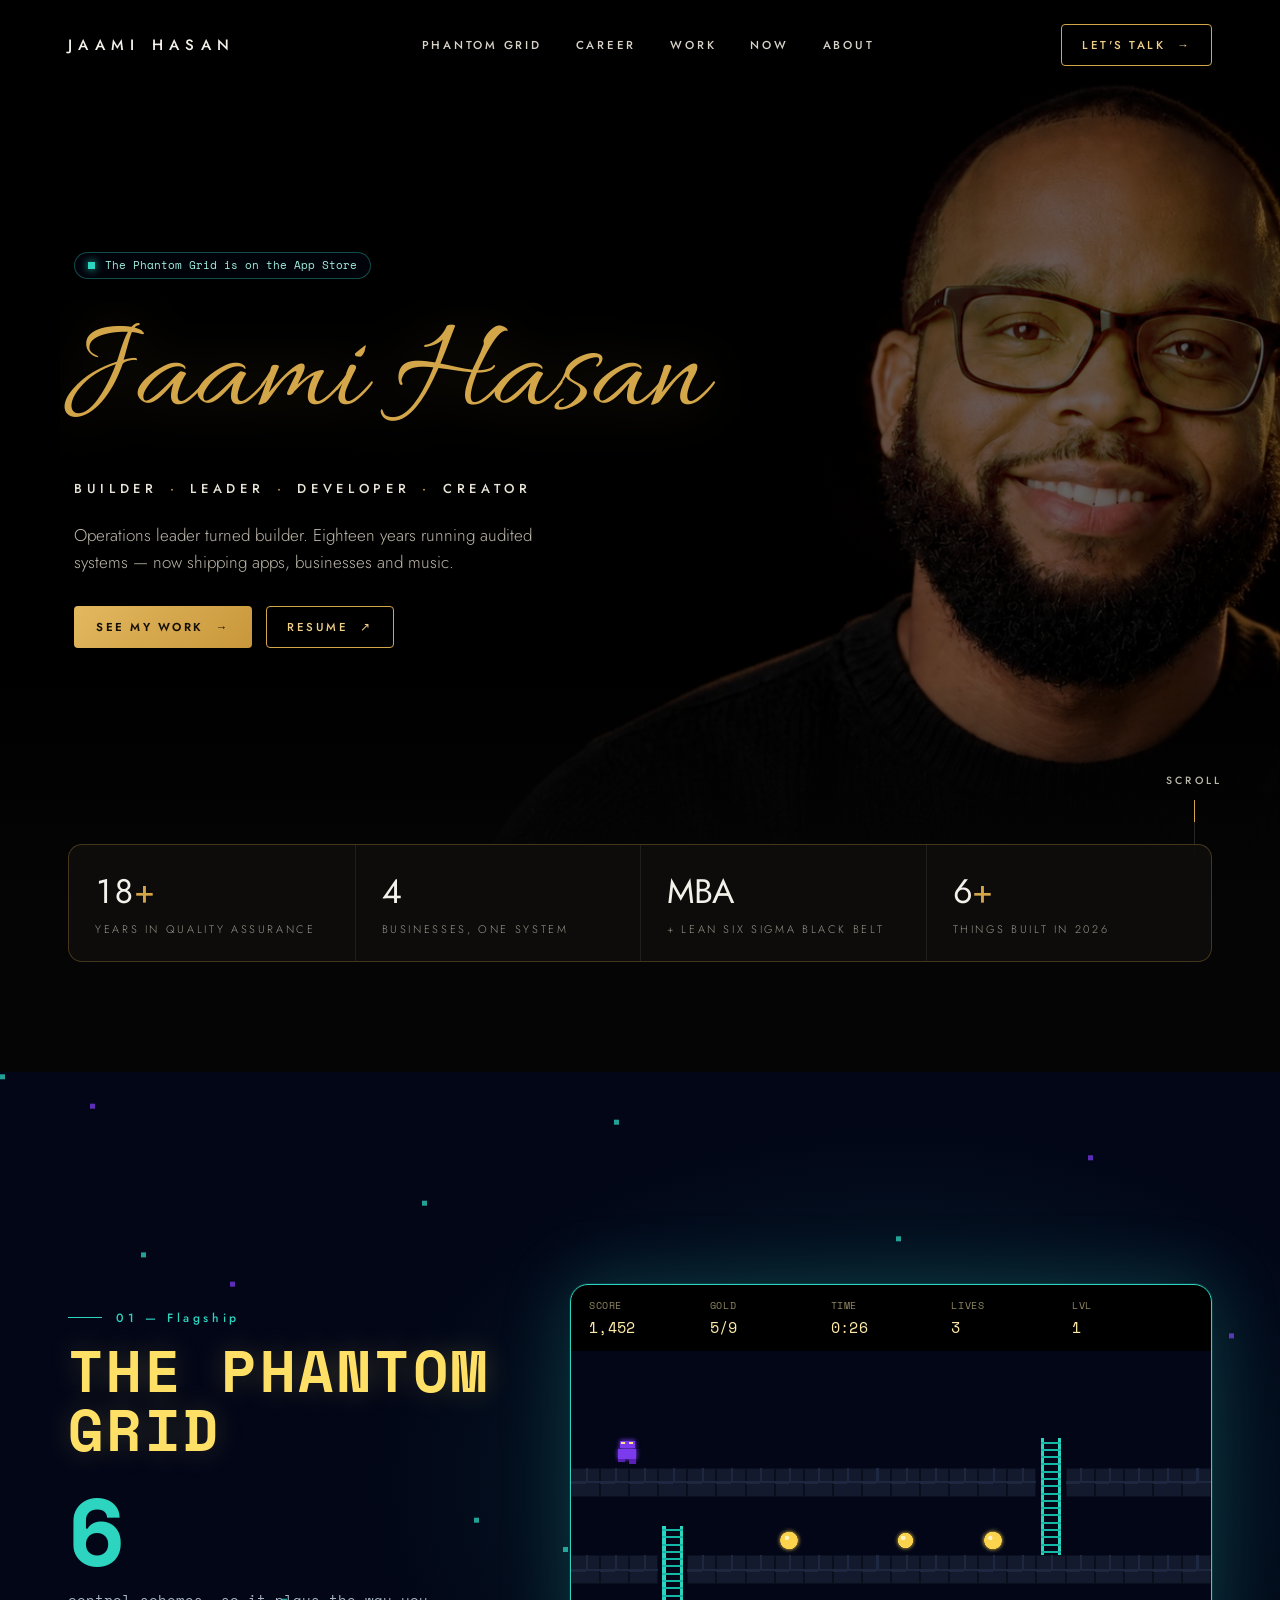
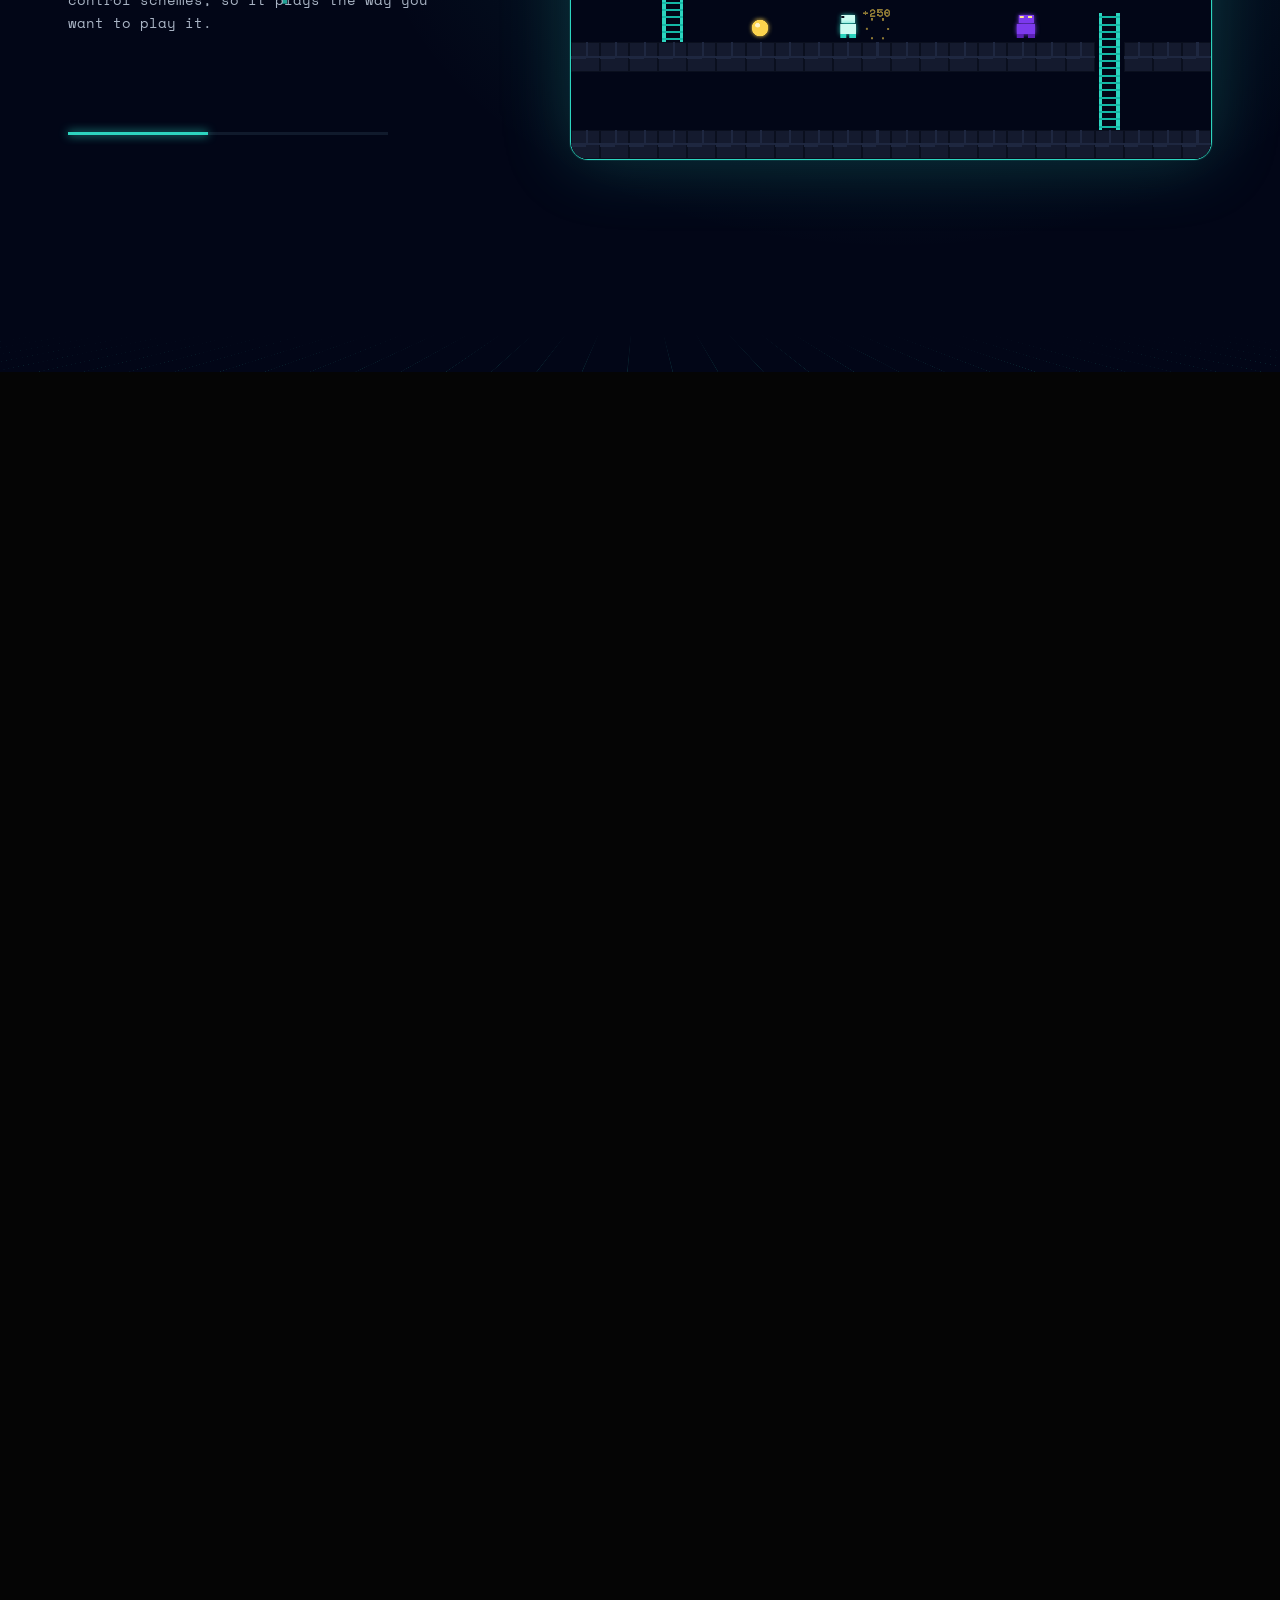
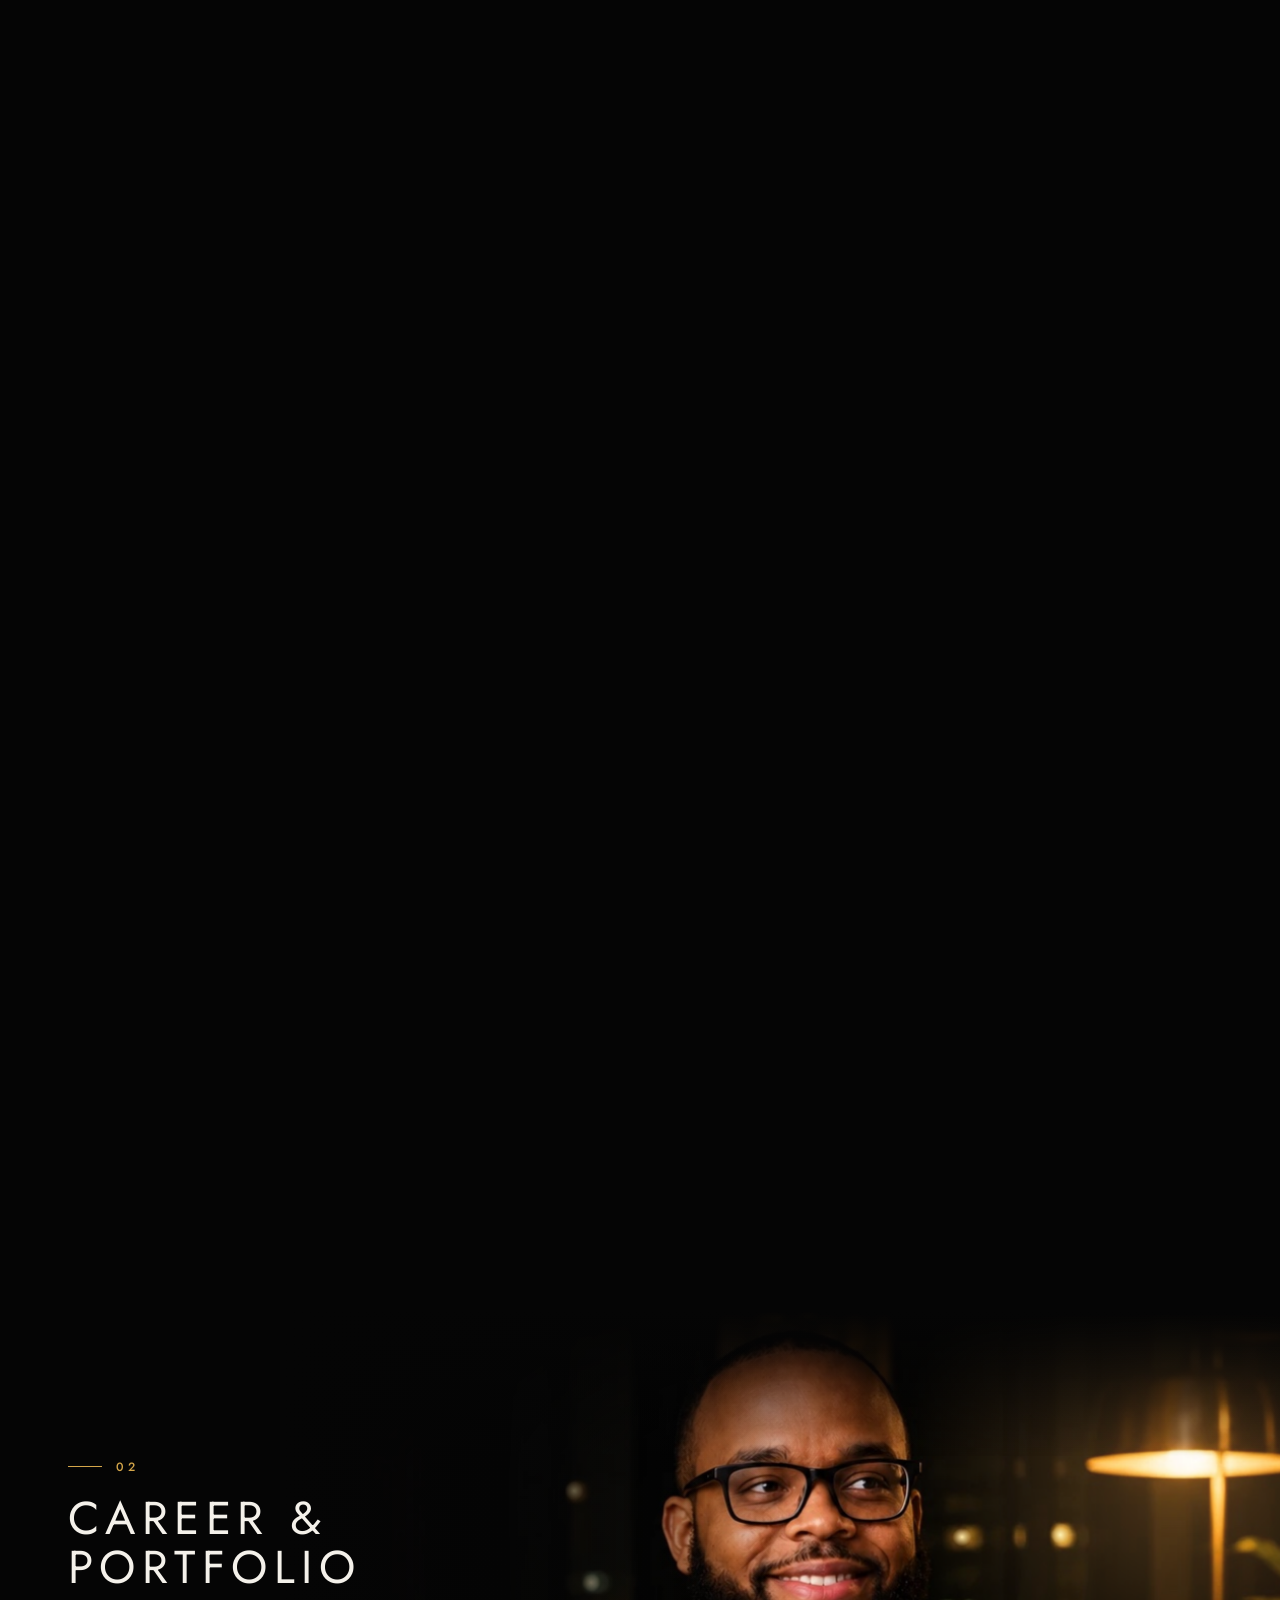
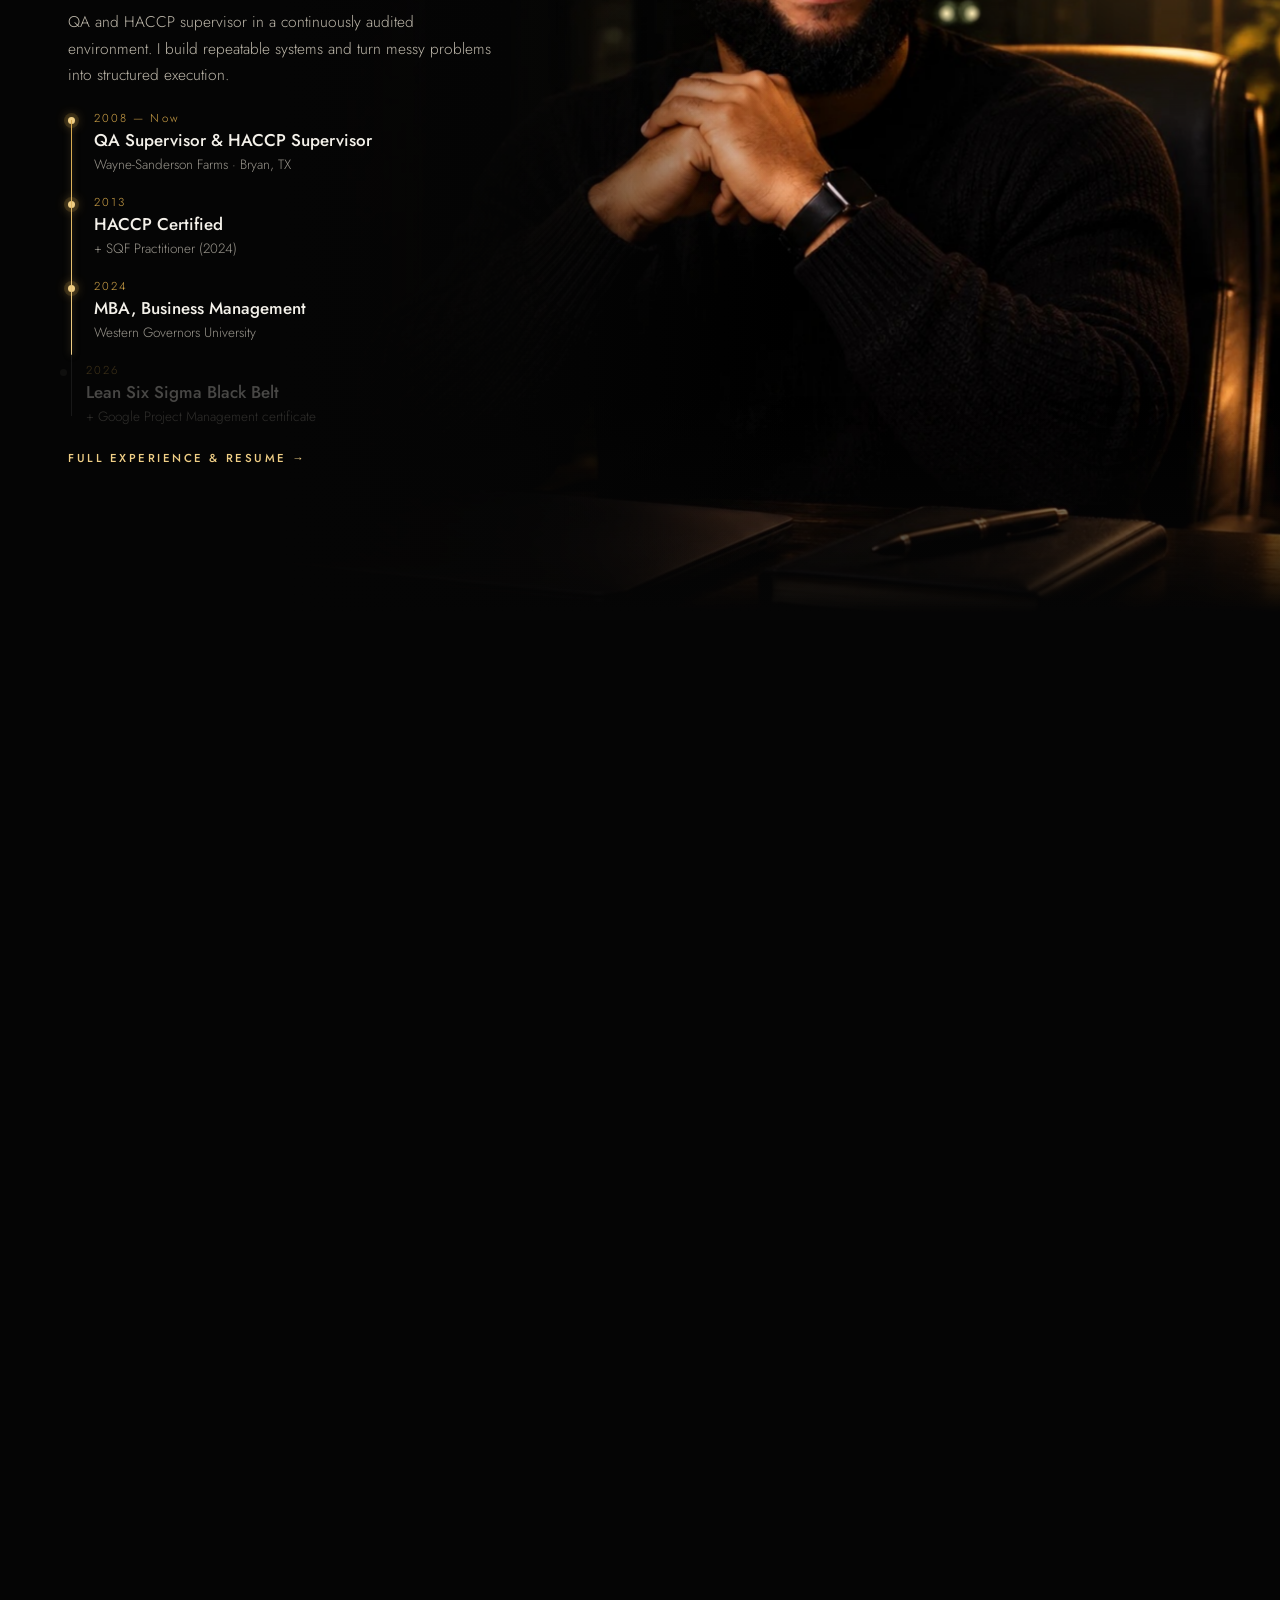
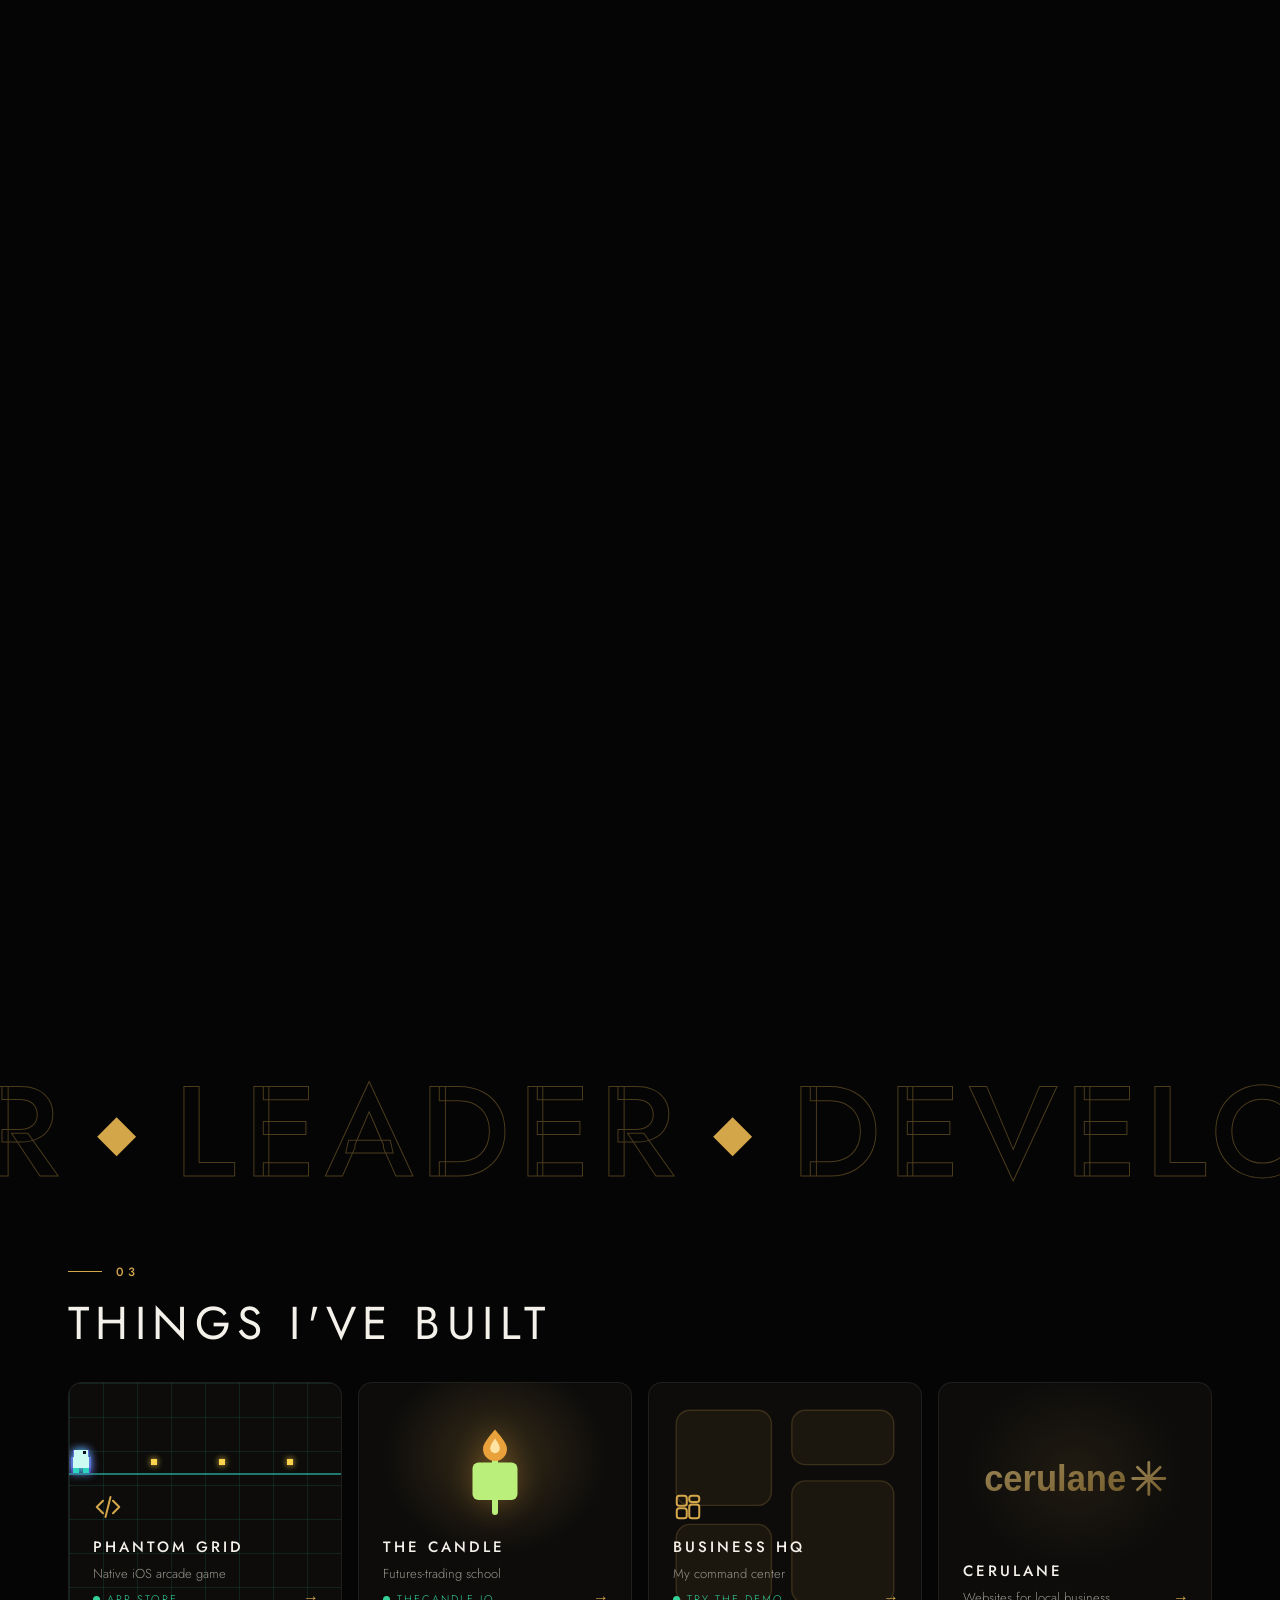
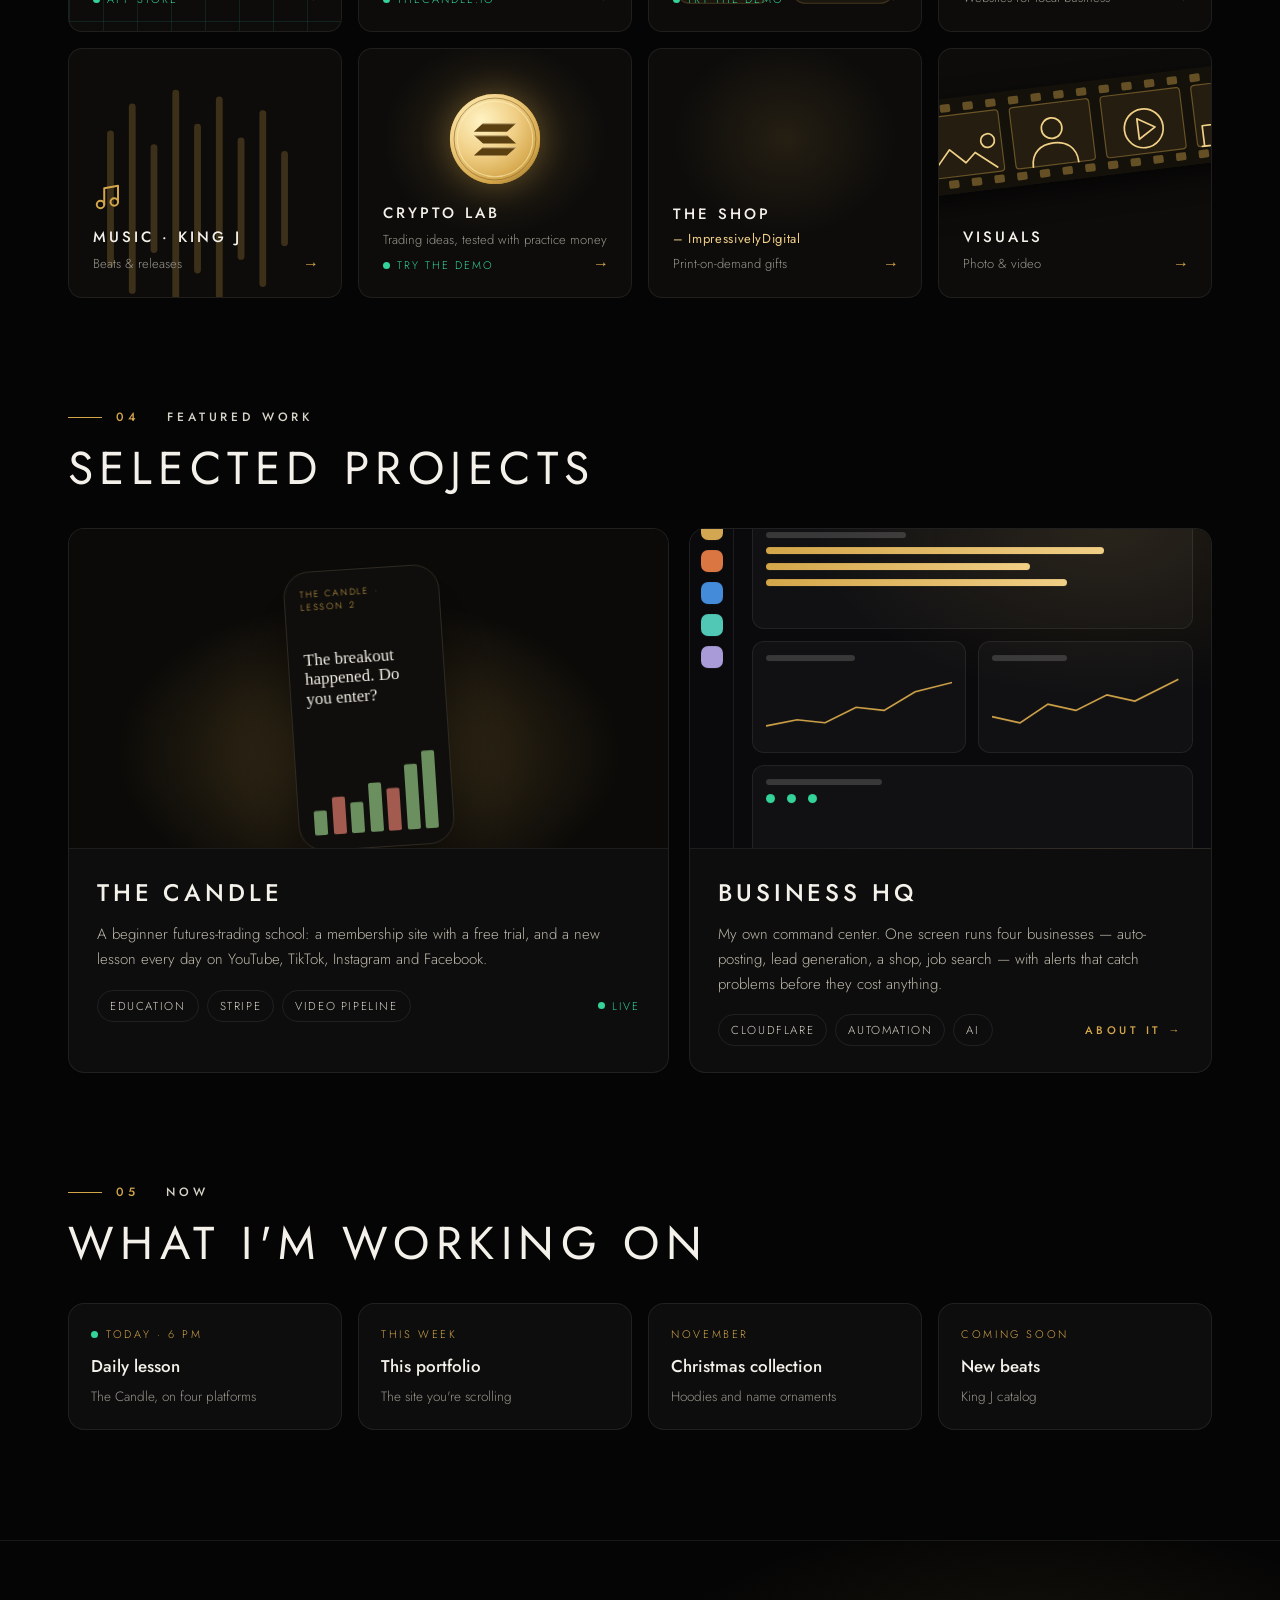
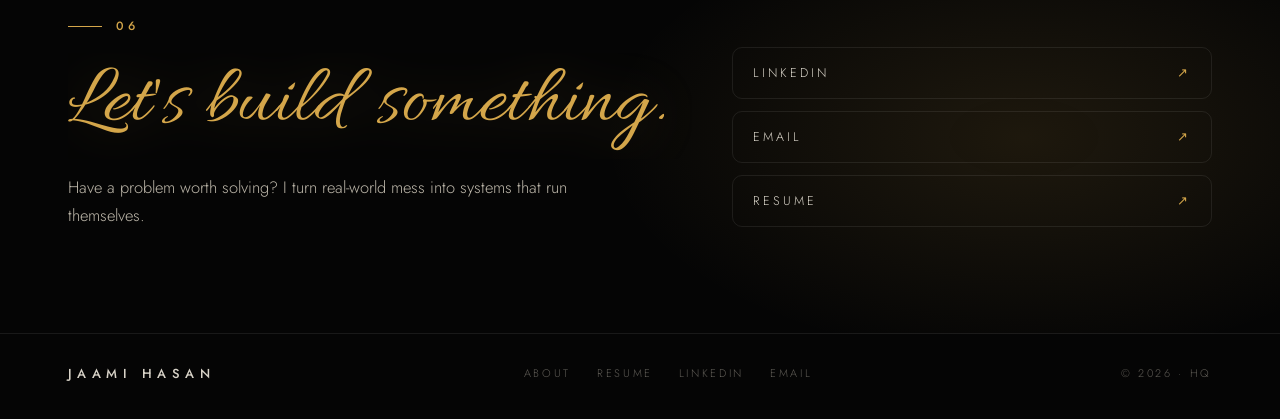
==== commit 69ec293c: "Cerulane tile: real wordmark and star in gold Co-Authored-By: Claude Opus 5.5 <noreply@anthropic.com" ====
--- a/index.html
+++ b/index.html
@@ -17,7 +17,7 @@
 <script>if(!matchMedia('(prefers-reduced-motion: reduce)').matches)document.documentElement.classList.add('js')</script>
 <link rel="preconnect" href="https://fonts.googleapis.com">
 <link href="https://fonts.googleapis.com/css2?family=Allura&family=Jost:wght@300;400;500;600&family=Space+Mono:wght@400;700&display=swap" rel="stylesheet">
-<link rel="stylesheet" href="assets/css/home.css?v=20261104c">
+<link rel="stylesheet" href="assets/css/home.css?v=20261104d">
 </head>
 <body>
 <nav id="nav"><div class="wrap">
@@ -101,7 +101,7 @@
     <a class="tile" href="#phantom" data-r data-tilt style="--d:0s"><div class="art a-grid"></div><div class="runway" aria-hidden="true"><i class="coin" style="left:30%;--k:coin1"></i><i class="coin" style="left:55%;--k:coin2"></i><i class="coin" style="left:80%;--k:coin3"></i><svg class="pg-enemy" viewBox="0 0 24 24"><path class="b" d="M4 1h16v7h2v11H2V8h2z"/><path class="eye" d="M6 2h4v3H6zM14 2h4v3h-4z"/><path class="l1" d="M2 19h8v5H2z"/><path class="l2" d="M14 19h8v5h-8z"/></svg><svg class="pg-run" viewBox="0 0 24 24"><path class="b" d="M5 1h14v7h1v11H4V8h1z"/><path class="eye" d="M14 2h3v3h-3z"/><path class="l1" d="M4 19h6v5H4z"/><path class="l2" d="M14 19h6v5h-6z"/></svg></div><div class="ico"><svg viewBox="0 0 24 24"><path d="M8 7l-5 5 5 5M16 7l5 5-5 5M14 4l-4 16"/></svg></div><b>Phantom Grid</b><small>Native iOS arcade game</small><span class="live">App Store</span><span class="arrow">→</span></a>
     <a class="tile" href="https://thecandle.io" target="_blank" rel="noopener" data-r data-tilt style="--d:.07s"><div class="art a-glow" style="--ac:rgba(212,166,74,.35)"></div><svg class="mark candle-mark" viewBox="0 0 64 64" aria-hidden="true"><line x1="32" y1="49" x2="32" y2="58" stroke="#b9ef7a" stroke-width="4" stroke-linecap="round"/><rect x="17" y="25" width="30" height="25" rx="4" fill="#b9ef7a"/><line x1="32" y1="19" x2="32" y2="26" stroke="#b9ef7a" stroke-width="4" stroke-linecap="round"/><path class="fl" d="M32 3C37 9 40 12.5 40 16A8 8 0 0 1 24 16C24 12.5 27 9 32 3Z" fill="#e9a23b"/><path class="fl2" d="M32 9C34 11.8 35.2 13.6 35.2 15.6A3.2 3.2 0 0 1 28.8 15.6C28.8 13.6 30 11.8 32 9Z" fill="#ffe3a3"/></svg><b>The Candle</b><small>Futures-trading school</small><span class="live">thecandle.io</span><span class="arrow">→</span></a>
     <a class="tile" href="hq-tour.html" data-r data-tilt style="--d:.14s"><svg class="art a-hq" viewBox="0 0 200 250"><rect x="20" y="20" width="70" height="70" rx="10" style="--d:0s"/><rect x="105" y="20" width="75" height="40" rx="10" style="--d:1.5s"/><rect x="105" y="72" width="75" height="90" rx="10" style="--d:3s"/><rect x="20" y="104" width="70" height="58" rx="10" style="--d:4.5s"/></svg><div class="ico"><svg viewBox="0 0 24 24"><rect x="3" y="3" width="8" height="8" rx="2"/><rect x="13" y="3" width="8" height="5" rx="2"/><rect x="13" y="10" width="8" height="11" rx="2"/><rect x="3" y="13" width="8" height="8" rx="2"/></svg></div><b>Business HQ</b><small>My command center</small><span class="live">Try the demo</span><span class="arrow">→</span></a>
-    <a class="tile" href="https://cerulane.com" target="_blank" rel="noopener" data-r data-tilt style="--d:.21s"><div class="art a-glow" style="--ac:rgba(212,166,74,.16);--ax:50%;--ay:36%"></div><svg class="mark cer-mark" viewBox="0 0 64 64" aria-hidden="true"><defs><linearGradient id="cerg" x1="0" y1="0" x2="1" y2="1"><stop offset="0" stop-color="#f0cf86"/><stop offset="1" stop-color="#8a6a2a"/></linearGradient></defs><rect x="1" y="1" width="62" height="62" rx="16" fill="rgba(212,166,74,.05)" stroke="url(#cerg)" stroke-width="1"/><text x="32" y="46" text-anchor="middle" fill="url(#cerg)" font-size="45" font-family="Georgia,'Times New Roman',serif">c</text></svg><b>Cerulane</b><small>Websites for local business</small><span class="arrow">→</span></a>
+    <a class="tile" href="https://cerulane.com" target="_blank" rel="noopener" data-r data-tilt style="--d:.21s"><div class="art a-glow" style="--ac:rgba(212,166,74,.16);--ax:50%;--ay:36%"></div><svg class="mark cer-mark" viewBox="0 0 200 56" aria-hidden="true"><defs><linearGradient id="cerg" x1="0" y1="0" x2="1" y2="1"><stop offset="0" stop-color="#f0cf86"/><stop offset="1" stop-color="#a8843a"/></linearGradient></defs><text x="4" y="41" textLength="150" lengthAdjust="spacingAndGlyphs" fill="url(#cerg)" font-size="40" font-weight="700" font-family="'Helvetica Neue',Helvetica,Arial,sans-serif">cerulane</text><path class="cer-star" d="M178 11v34M161 28h34M166 16l24 24M190 16l-24 24" fill="none" stroke="url(#cerg)" stroke-width="3" stroke-linecap="round"/></svg><b>Cerulane</b><small>Websites for local business</small><span class="arrow">→</span></a>
     <a class="tile" href="music.html" data-r data-tilt style="--d:0s"><svg class="art a-eq" viewBox="0 0 200 250" preserveAspectRatio="none"><rect x="28" y="60" width="5" height="100" rx="2.5" style="--d:.1s"/><rect x="44" y="40" width="5" height="140" rx="2.5" style="--d:.5s"/><rect x="60" y="70" width="5" height="80" rx="2.5" style="--d:.25s"/><rect x="76" y="30" width="5" height="160" rx="2.5" style="--d:.8s"/><rect x="92" y="55" width="5" height="110" rx="2.5" style="--d:.15s"/><rect x="108" y="35" width="5" height="150" rx="2.5" style="--d:.65s"/><rect x="124" y="65" width="5" height="90" rx="2.5" style="--d:.35s"/><rect x="140" y="45" width="5" height="130" rx="2.5" style="--d:.9s"/><rect x="156" y="75" width="5" height="70" rx="2.5" style="--d:.45s"/></svg><div class="ico"><svg viewBox="0 0 24 24"><path d="M9 18V5l11-2v13"/><circle cx="6" cy="18" r="3"/><circle cx="17" cy="16" r="3"/></svg></div><b>Music · King J</b><small>Beats &amp; releases</small><span class="arrow">→</span></a>
     <a class="tile" href="hq-tour.html#lab" data-r data-tilt style="--d:.07s"><div class="art a-glow" style="--ac:rgba(212,166,74,.3);--ax:50%;--ay:36%"></div><div class="coinwrap" aria-hidden="true"><div class="coin3d"><i style="--z:-4px"></i><i style="--z:-2px"></i><i style="--z:0px"></i><i style="--z:2px"></i><i style="--z:4px"></i><svg class="f" viewBox="0 0 100 100"><defs><radialGradient id="solg" cx=".35" cy=".3" r=".85"><stop offset="0" stop-color="#fff3c4"/><stop offset=".45" stop-color="#f0cf86"/><stop offset=".8" stop-color="#d4a64a"/><stop offset="1" stop-color="#8a6a2a"/></radialGradient><clipPath id="solc"><circle cx="50" cy="50" r="49"/></clipPath></defs><circle cx="50" cy="50" r="49" fill="url(#solg)"/><circle cx="50" cy="50" r="41" fill="none" stroke="#fff3c4" stroke-opacity=".55" stroke-width="1.2"/><circle cx="50" cy="50" r="44.5" fill="none" stroke="#8a6a2a" stroke-opacity=".7" stroke-width="1"/><path d="M37 33h36L63 42H27zM27 46h36l10 9H37zM37 59h36L63 68H27z" fill="#5a3f10"/><path d="M37 33h36l-1 1H36zM27 46h36l1 1H28zM37 59h36l-1 1H36z" fill="#ffe9b0" opacity=".7"/><g clip-path="url(#solc)"><rect class="sh" x="-30" y="-20" width="18" height="140" fill="#fff" opacity=".6" transform="skewX(-18)"/></g></svg><svg class="k" viewBox="0 0 100 100"><circle cx="50" cy="50" r="49" fill="url(#solg)"/><circle cx="50" cy="50" r="41" fill="none" stroke="#fff3c4" stroke-opacity=".55" stroke-width="1.2"/><circle cx="50" cy="50" r="44.5" fill="none" stroke="#8a6a2a" stroke-opacity=".7" stroke-width="1"/><path d="M37 33h36L63 42H27zM27 46h36l10 9H37zM37 59h36L63 68H27z" fill="#5a3f10"/><path d="M37 33h36l-1 1H36zM27 46h36l1 1H28zM37 59h36l-1 1H36z" fill="#ffe9b0" opacity=".7"/></svg></div><b class="spk" style="left:27%;top:17%"></b><b class="spk" style="left:70%;top:24%;--d:1.1s"></b><b class="spk" style="left:66%;top:52%;--d:2.3s"></b></div><b>Crypto Lab</b><small>Trading ideas, tested with practice money</small><span class="live">Try the demo</span><span class="arrow">→</span></a>
     <a class="tile" href="https://www.etsy.com/shop/ImpressivelyDigital" target="_blank" rel="noopener" data-r data-tilt style="--d:.14s"><div class="art a-glow" style="--ac:rgba(212,166,74,.2);--ax:50%;--ay:36%"></div><svg class="mark shop-mark" viewBox="0 0 64 64" aria-hidden="true"><g class="p p1"><rect x="15" y="24" width="27" height="28" rx="3"/><path d="M42 30h5a5 5 0 0 1 5 5v3a5 5 0 0 1-5 5h-5"/><path class="st" d="M23 18c-2-3 2-4 0-8M33 18c-2-3 2-4 0-8"/></g><g class="p p2"><path d="M22 12l-13 7 4 10 6-3v27h26V26l6 3 4-10-13-7c-2 4-5 6-10 6s-8-2-10-6z"/></g><g class="p p3"><path d="M32 4v8"/><rect x="27" y="12" width="10" height="6" rx="1.5"/><circle cx="32" cy="36" r="18"/><path d="M15 31c6 4 28 4 34 0M15 41c6 4 28 4 34 0"/></g></svg><b>The Shop <i>– ImpressivelyDigital</i></b><small>Print-on-demand gifts</small><span class="arrow">→</span></a>
--- a/assets/css/home.css
+++ b/assets/css/home.css
@@ -306,3 +306,8 @@
 @keyframes reel{to{transform:translateX(-50%)}}
 @keyframes leak{0%,55%{transform:translateX(-100%)}85%,100%{transform:translateX(100%)}}
 @media(max-width:700px){.film{top:20px;height:70px}}
+.tile .cer-mark{width:190px;height:53px;margin:-26px 0 0 -95px;top:38%;opacity:.62}.tile:hover .cer-mark{opacity:.95}
+.cer-star{transform-box:fill-box;transform-origin:center;animation:cerspin 24s linear infinite}
+@keyframes cerspin{to{transform:rotate(360deg)}}
+@media(max-width:700px){.tile .cer-mark{width:132px;height:37px;margin:-18px 0 0 -66px;top:36%}}
+@media(prefers-reduced-motion:reduce){.cer-star{animation:none}}
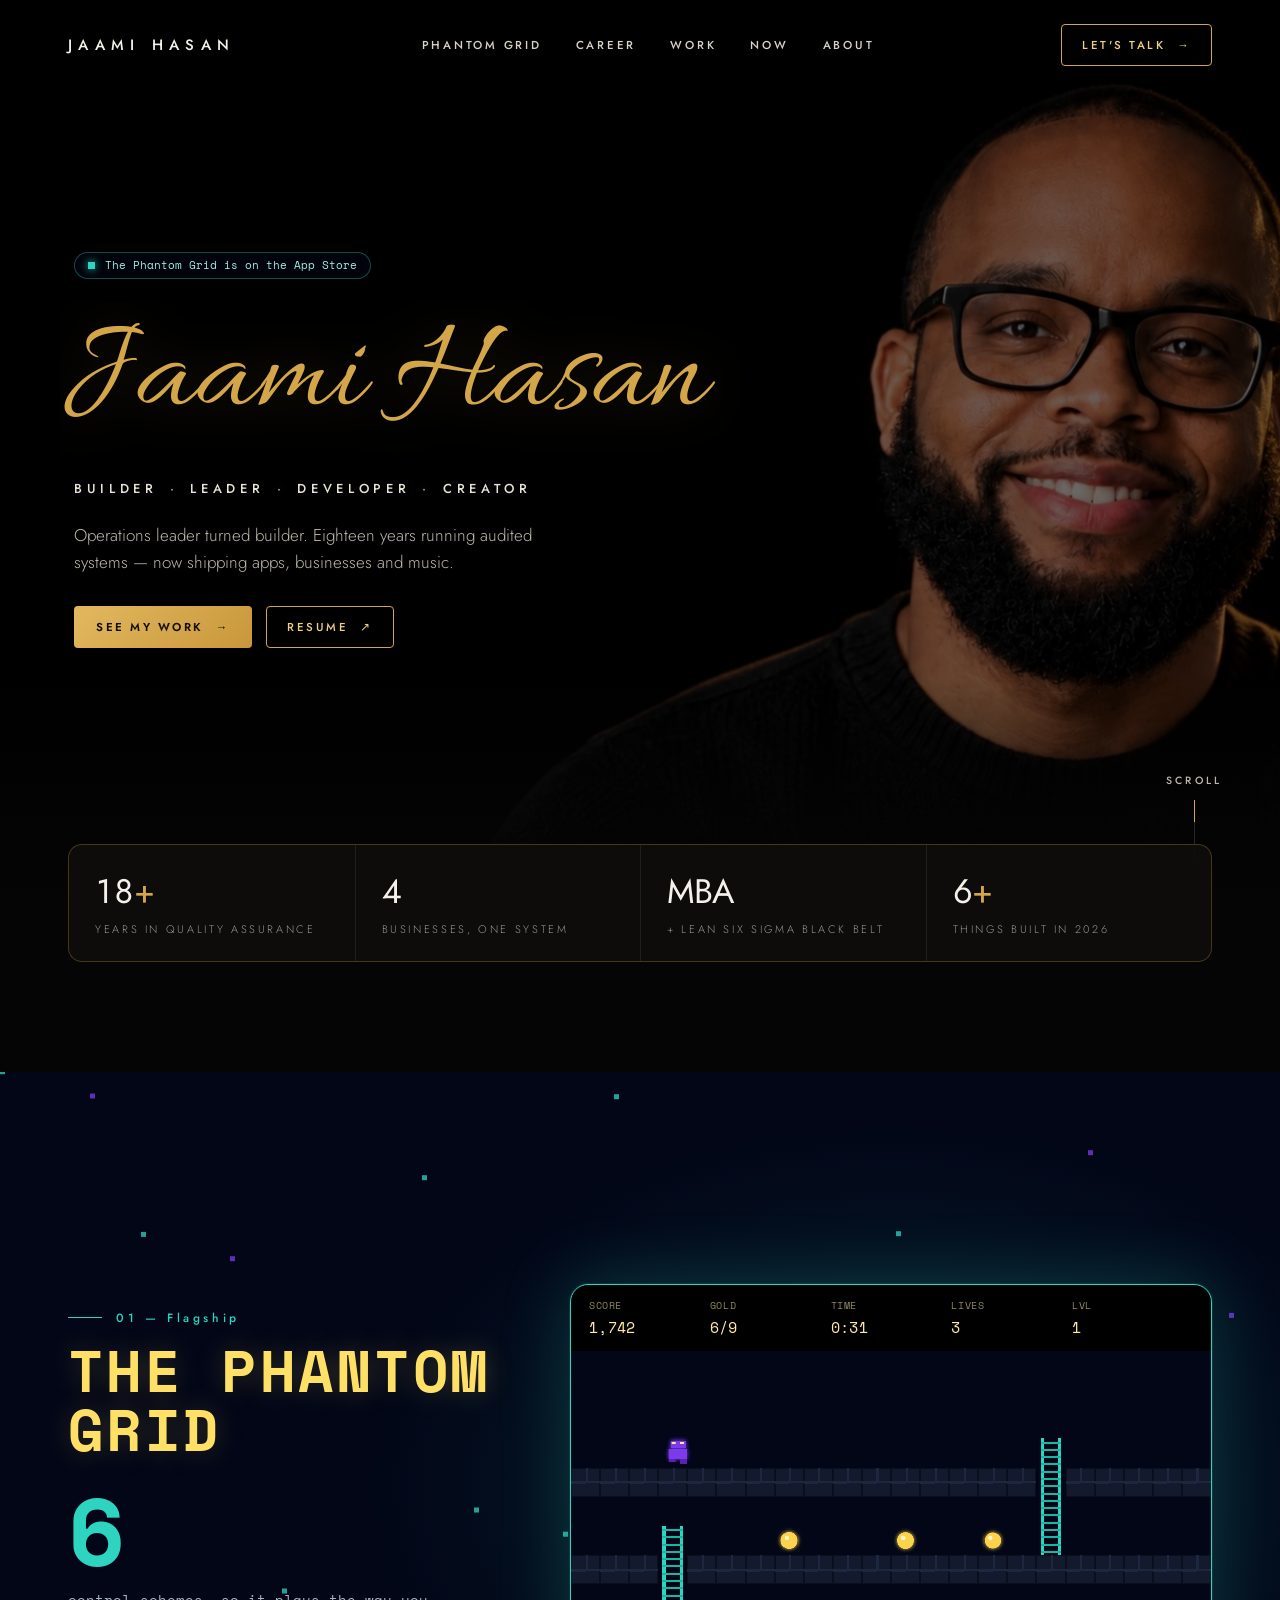
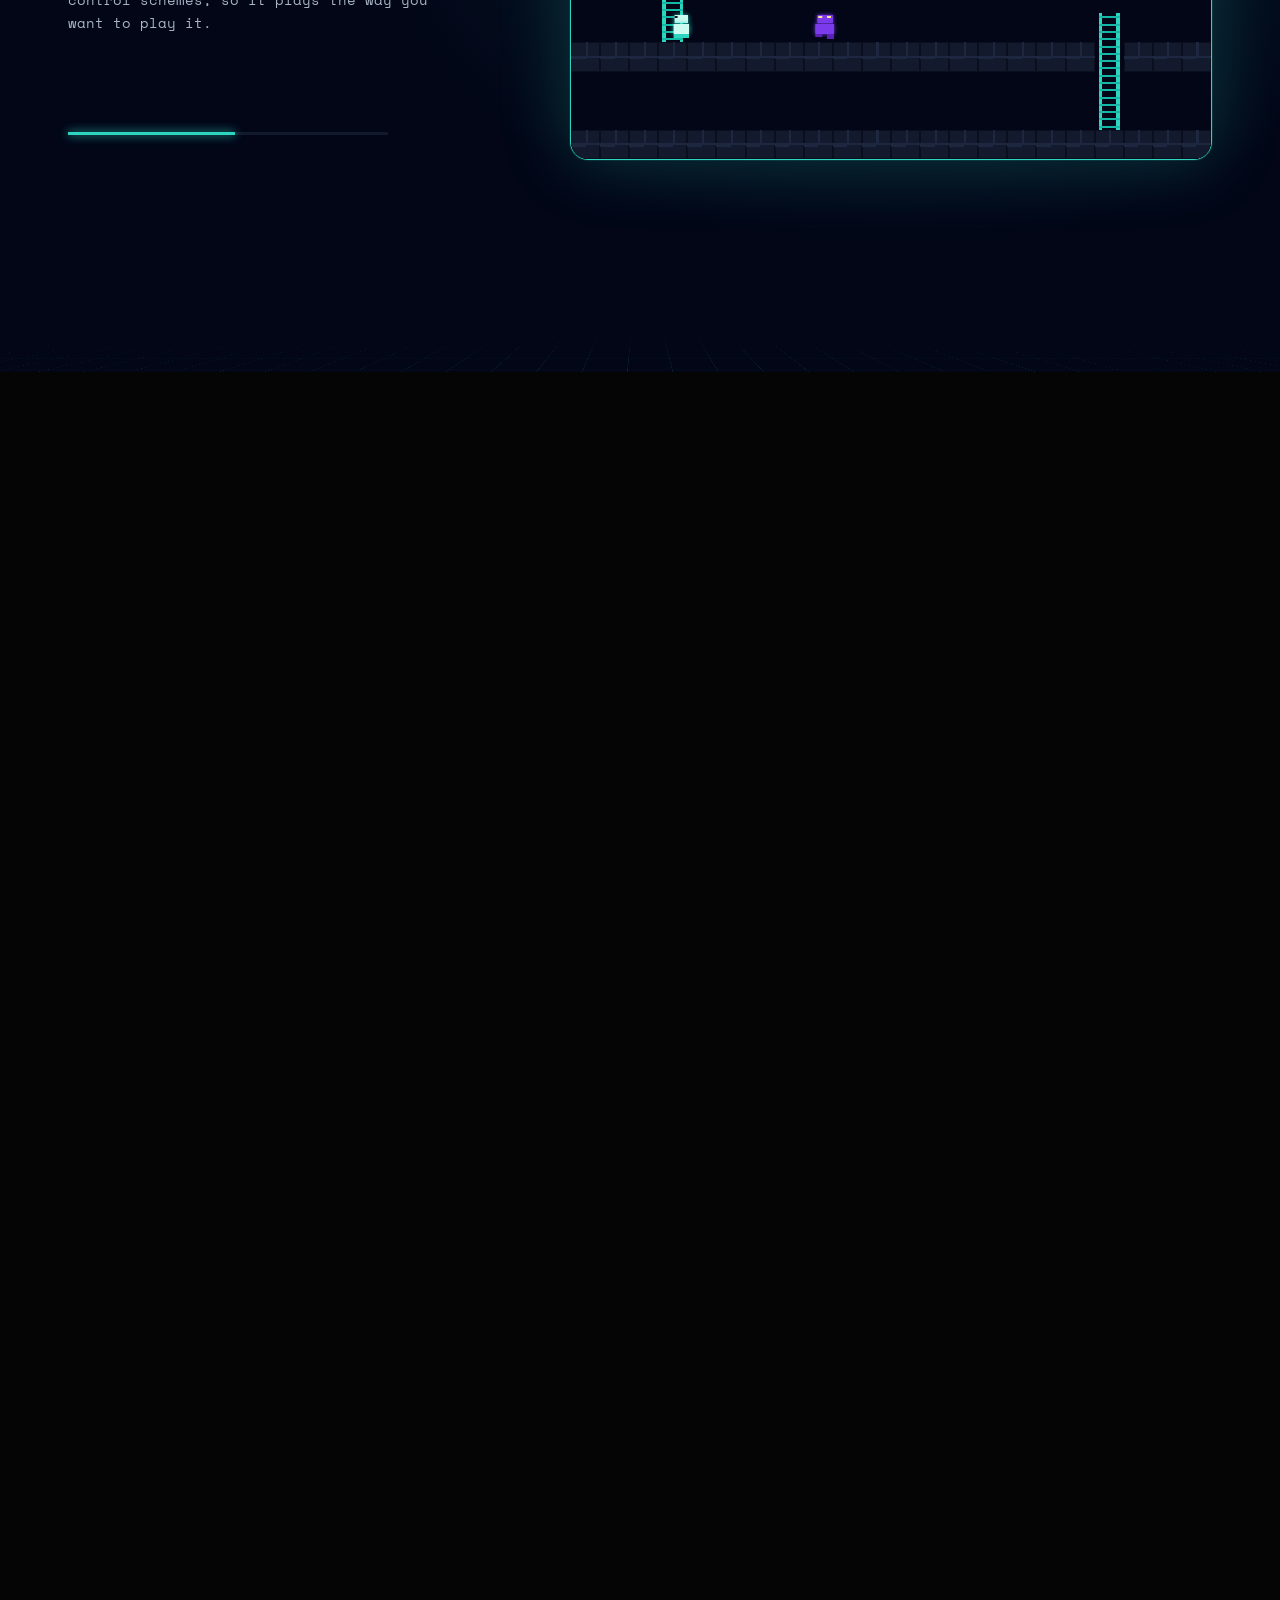
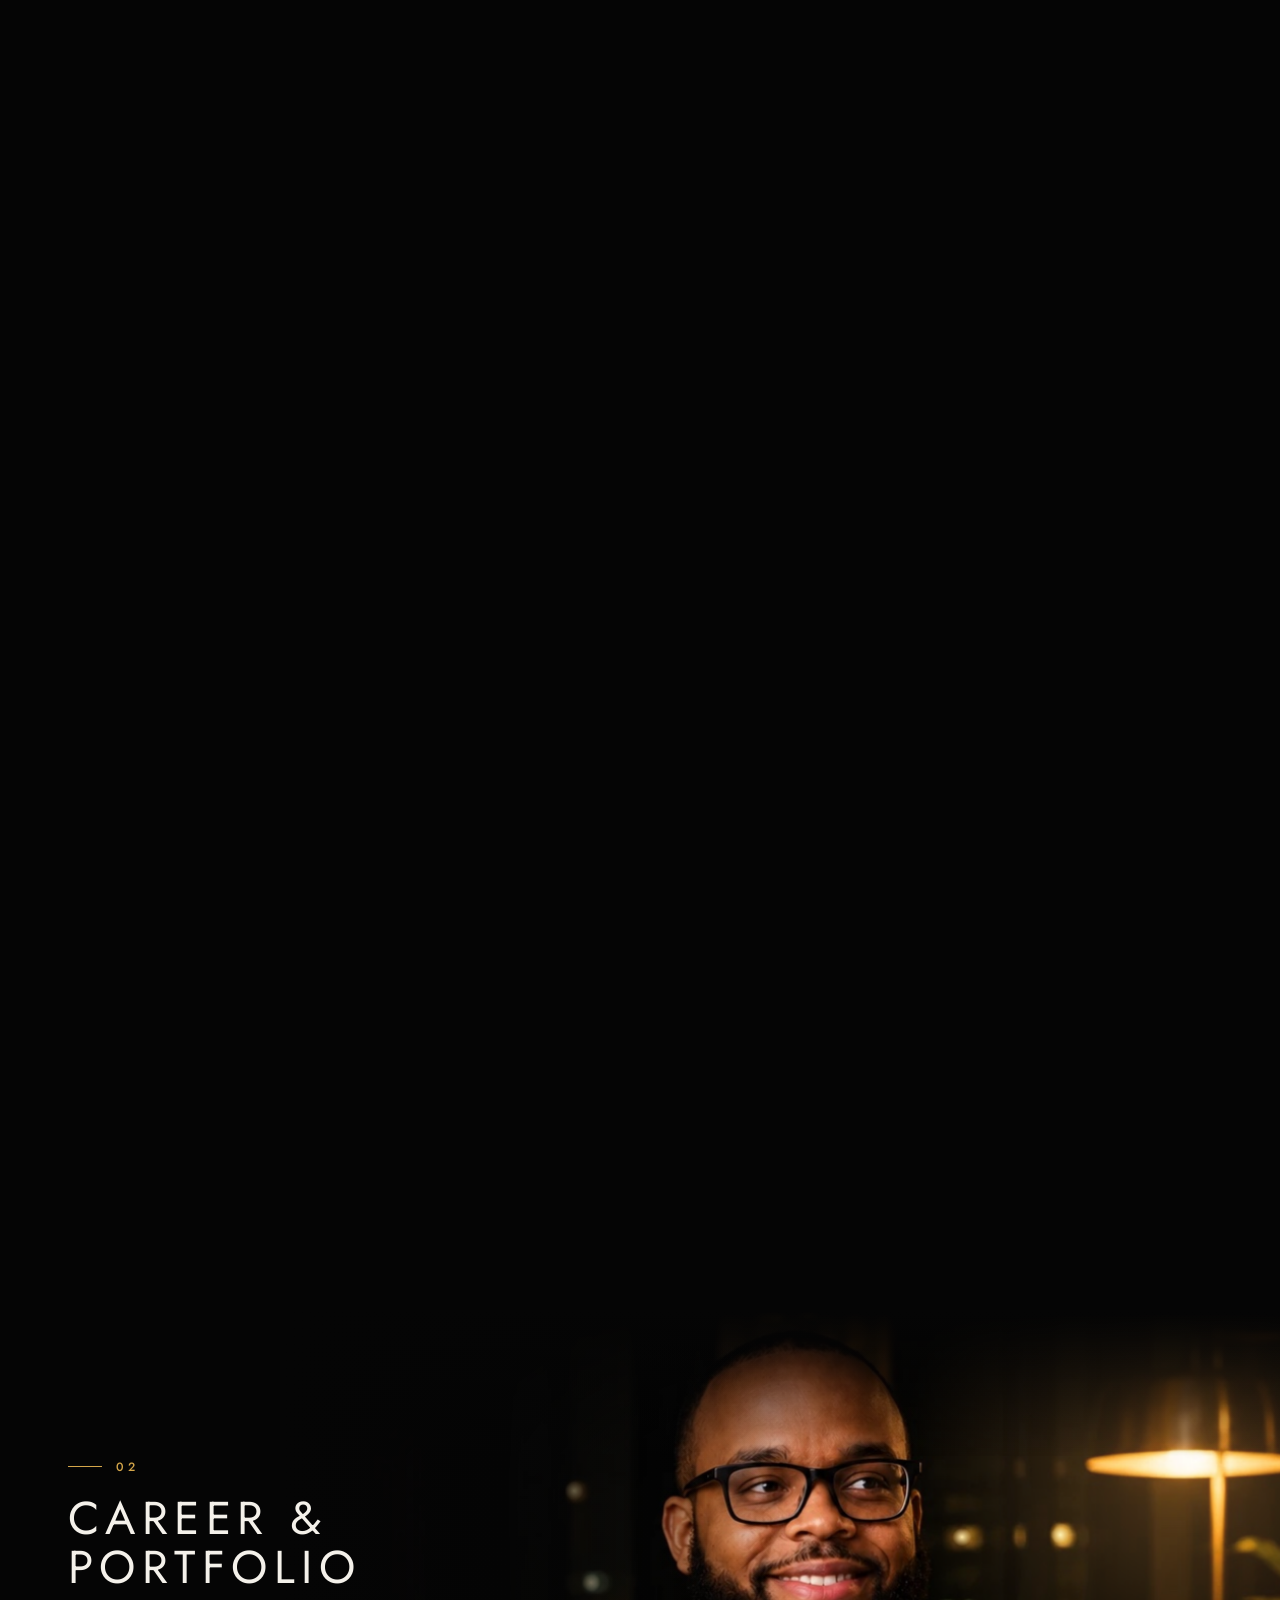
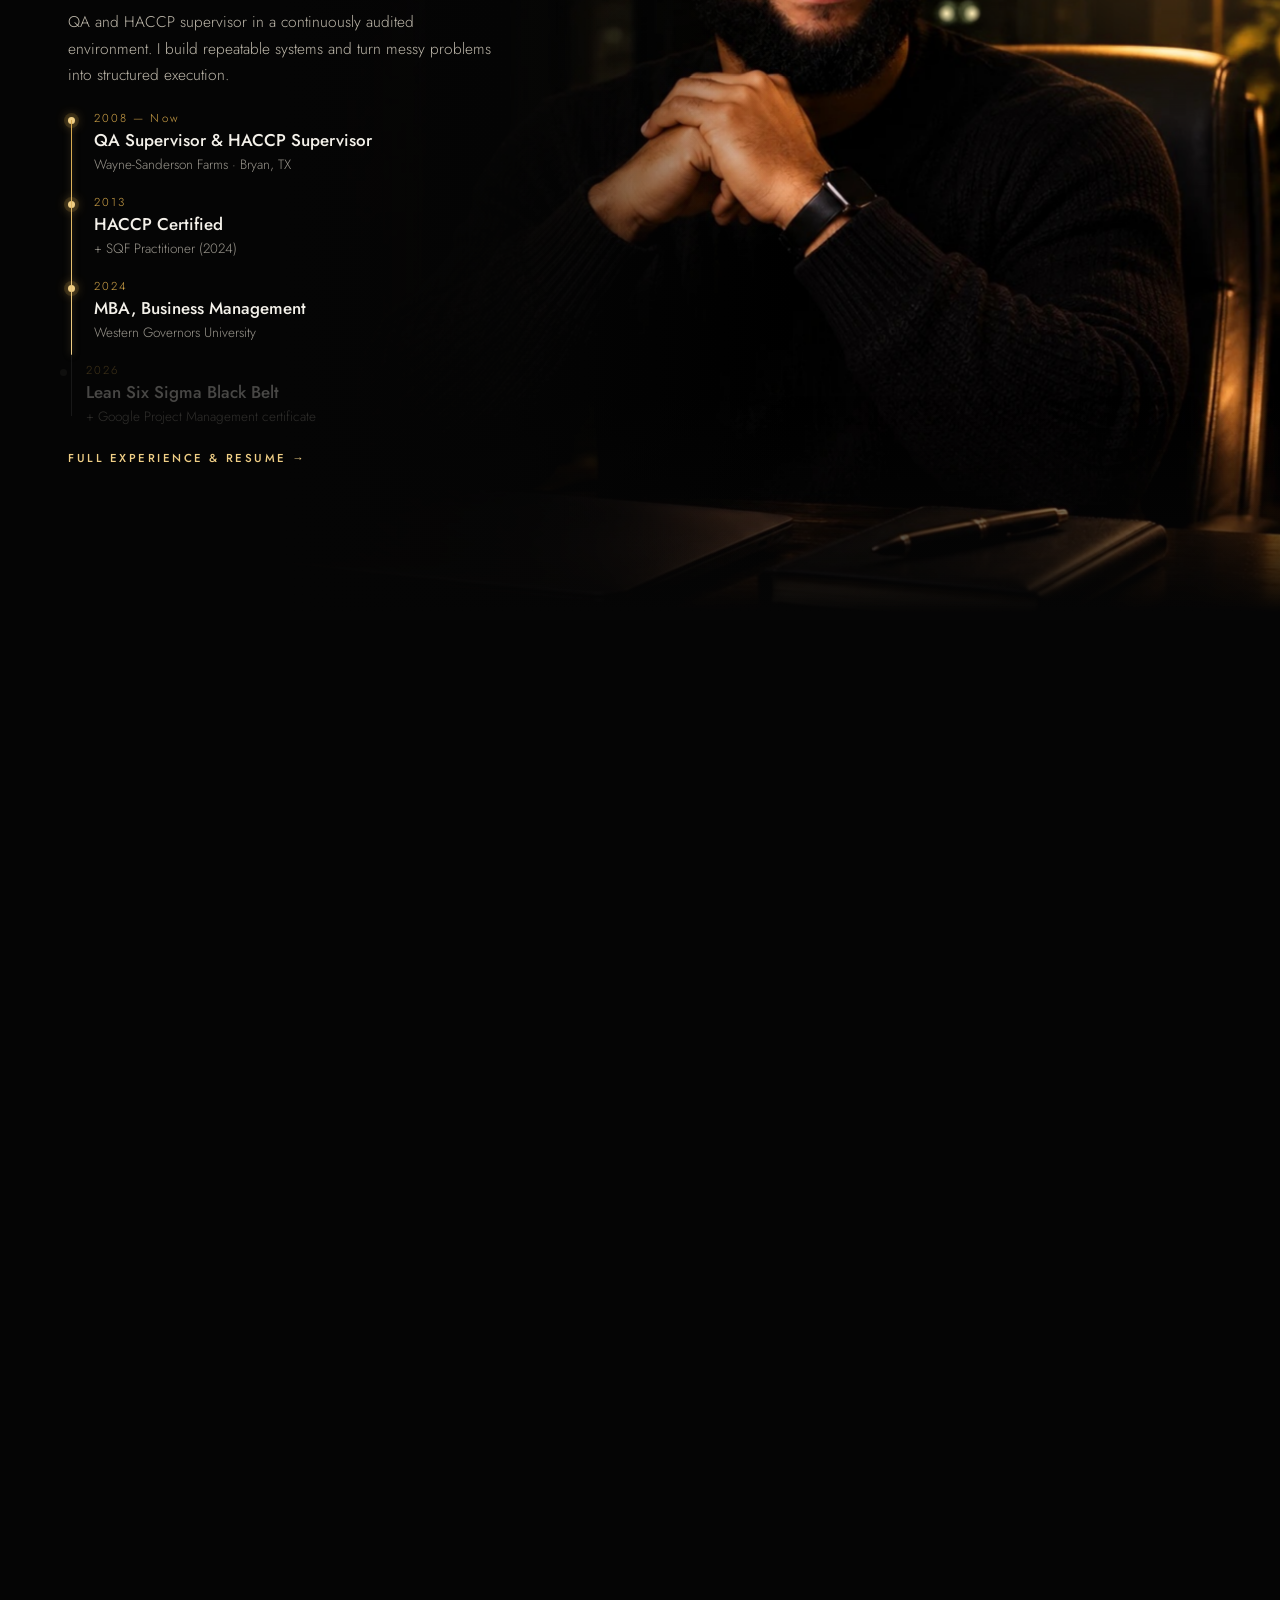
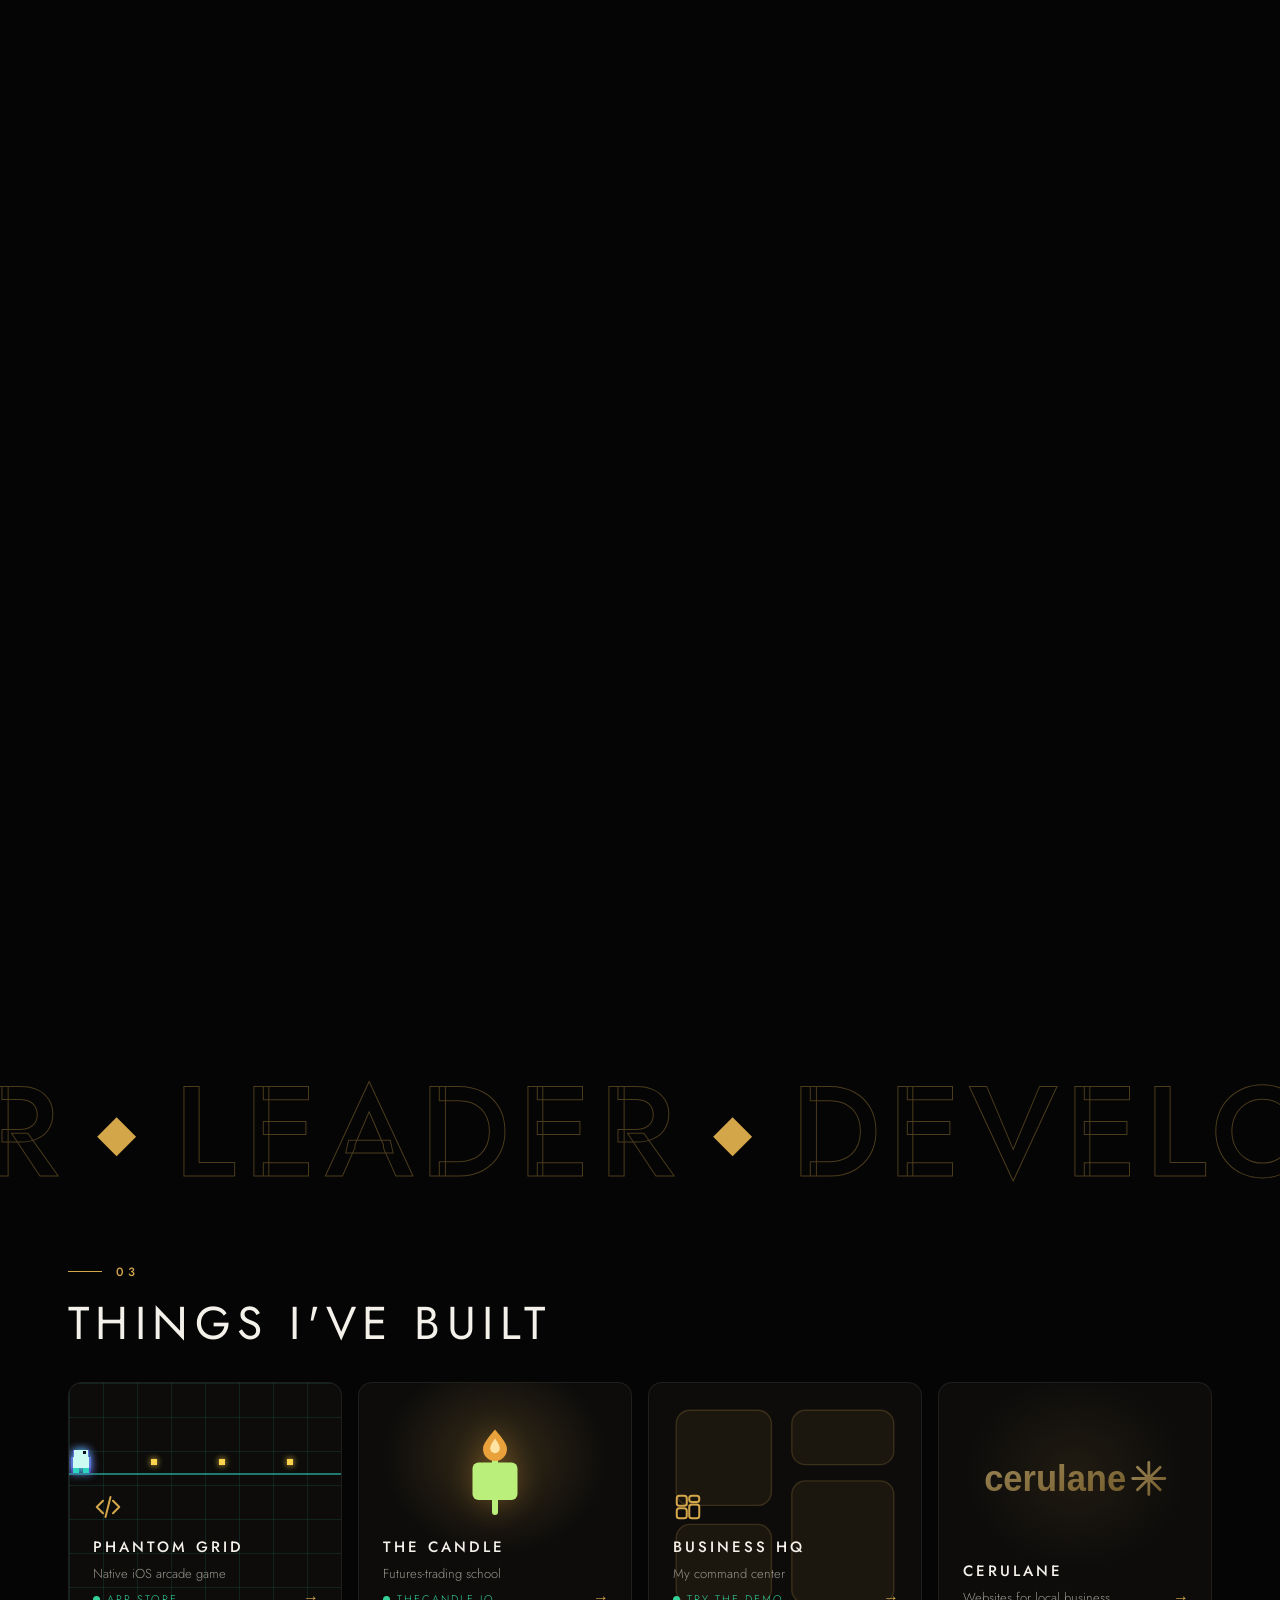
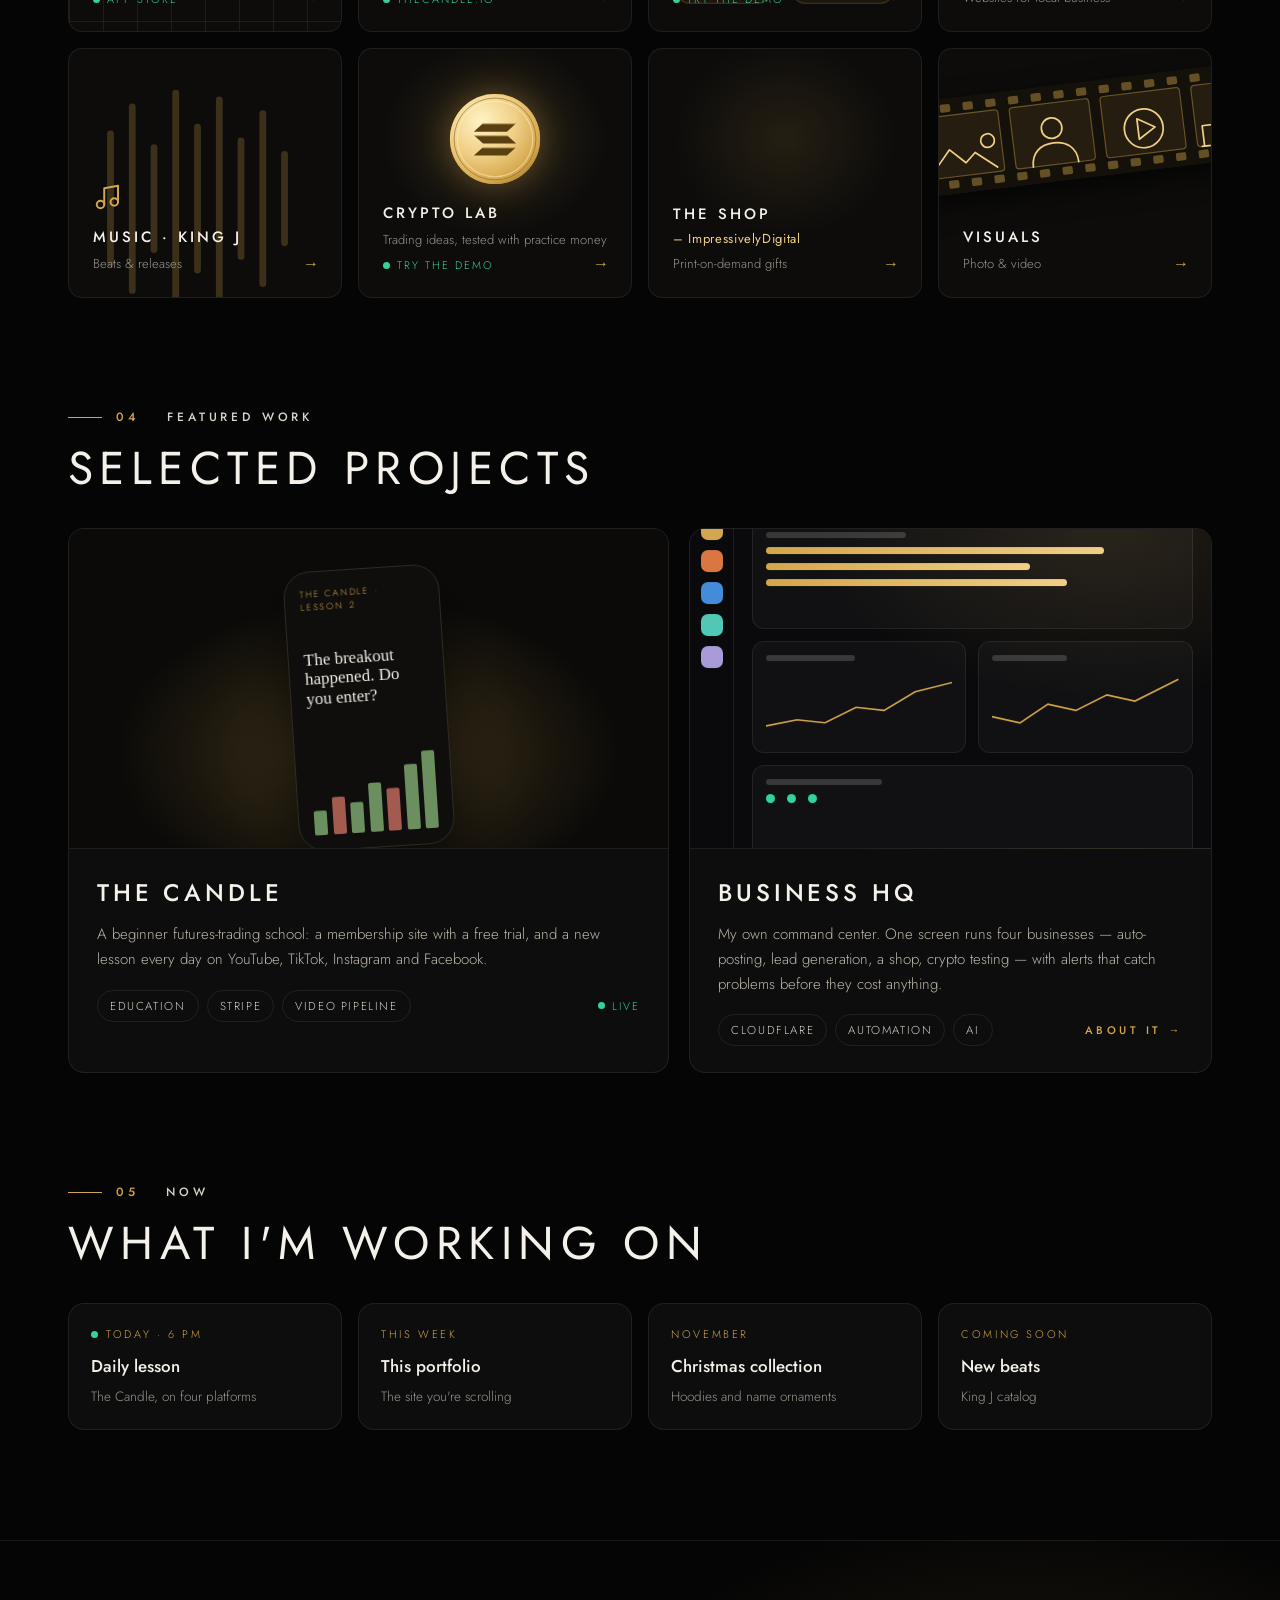
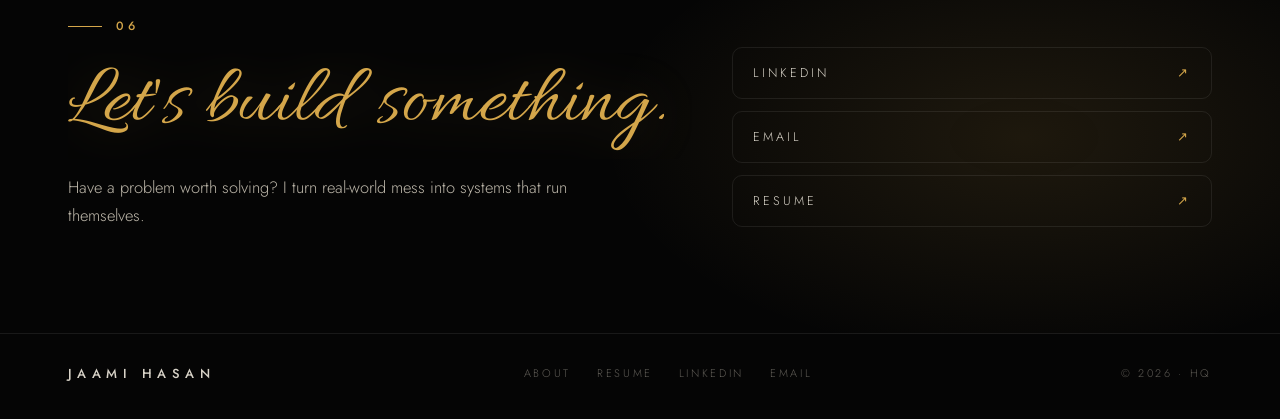
==== commit 183b23ac: "Business HQ card: replace job search with crypto testing Co-Authored-By: Claude Opus 5.5 <noreply@an" ====
--- a/index.html
+++ b/index.html
@@ -116,7 +116,7 @@
     <a class="card fcard" href="https://thecandle.io" target="_blank" rel="noopener" data-r><div class="shot candle-shot"><div class="phone" id="cphone"><div class="t">THE CANDLE · LESSON 2</div><div class="h">The breakout happened. Do you enter?</div><div class="bars" id="cbars"><i style="height:30%;background:#6b8f5e"></i><i style="height:45%;background:#a35a4f"></i><i style="height:38%;background:#6b8f5e"></i><i style="height:60%;background:#6b8f5e"></i><i style="height:52%;background:#a35a4f"></i><i style="height:80%;background:#6b8f5e"></i><i style="height:96%;background:#6b8f5e"></i></div></div></div>
       <div class="bd"><h3>The Candle</h3><p>A beginner futures-trading school: a membership site with a free trial, and a new lesson every day on YouTube, TikTok, Instagram and Facebook.</p><div class="meta"><div class="chips"><span class="chip">Education</span><span class="chip">Stripe</span><span class="chip">Video pipeline</span></div><span class="live" style="margin:0">Live</span></div></div></a>
     <a class="card fcard" href="hq-tour.html" data-r style="--d:.12s"><div class="shot hq-shot" aria-hidden="true"><div class="hqm" id="hqimg"><div class="hqd"><i style="--c:#f7c35f"></i><i style="--c:#ff8a4c"></i><i style="--c:#4fa3ff"></i><i style="--c:#5eead4"></i><i style="--c:#c4b5fd"></i></div><div class="hqg"><div class="hqc w2"><u style="width:34%"></u><s style="--w:82%"></s><s style="--w:64%;--d:.5s"></s><s style="--w:73%;--d:1s"></s></div><div class="hqc"><u style="width:48%"></u><svg viewBox="0 0 120 44" preserveAspectRatio="none"><path d="M0 36 20 32 38 34 58 24 76 26 96 14 120 8"/></svg></div><div class="hqc"><u style="width:40%"></u><svg viewBox="0 0 120 44" preserveAspectRatio="none"><path d="M0 30 18 34 36 22 54 26 74 16 92 20 120 6"/></svg></div><div class="hqc w2"><u style="width:28%"></u><p><b style="--d:0s"></b><b style="--d:.7s"></b><b style="--d:1.4s"></b></p></div></div></div></div>
-      <div class="bd"><h3>Business HQ</h3><p>My own command center. One screen runs four businesses — auto-posting, lead generation, a shop, job search — with alerts that catch problems before they cost anything.</p><div class="meta"><div class="chips"><span class="chip">Cloudflare</span><span class="chip">Automation</span><span class="chip">AI</span></div><span class="gold caps" style="font-size:11px;white-space:nowrap">About it →</span></div></div></a>
+      <div class="bd"><h3>Business HQ</h3><p>My own command center. One screen runs four businesses — auto-posting, lead generation, a shop, crypto testing — with alerts that catch problems before they cost anything.</p><div class="meta"><div class="chips"><span class="chip">Cloudflare</span><span class="chip">Automation</span><span class="chip">AI</span></div><span class="gold caps" style="font-size:11px;white-space:nowrap">About it →</span></div></div></a>
   </div>
 </div></section>
 
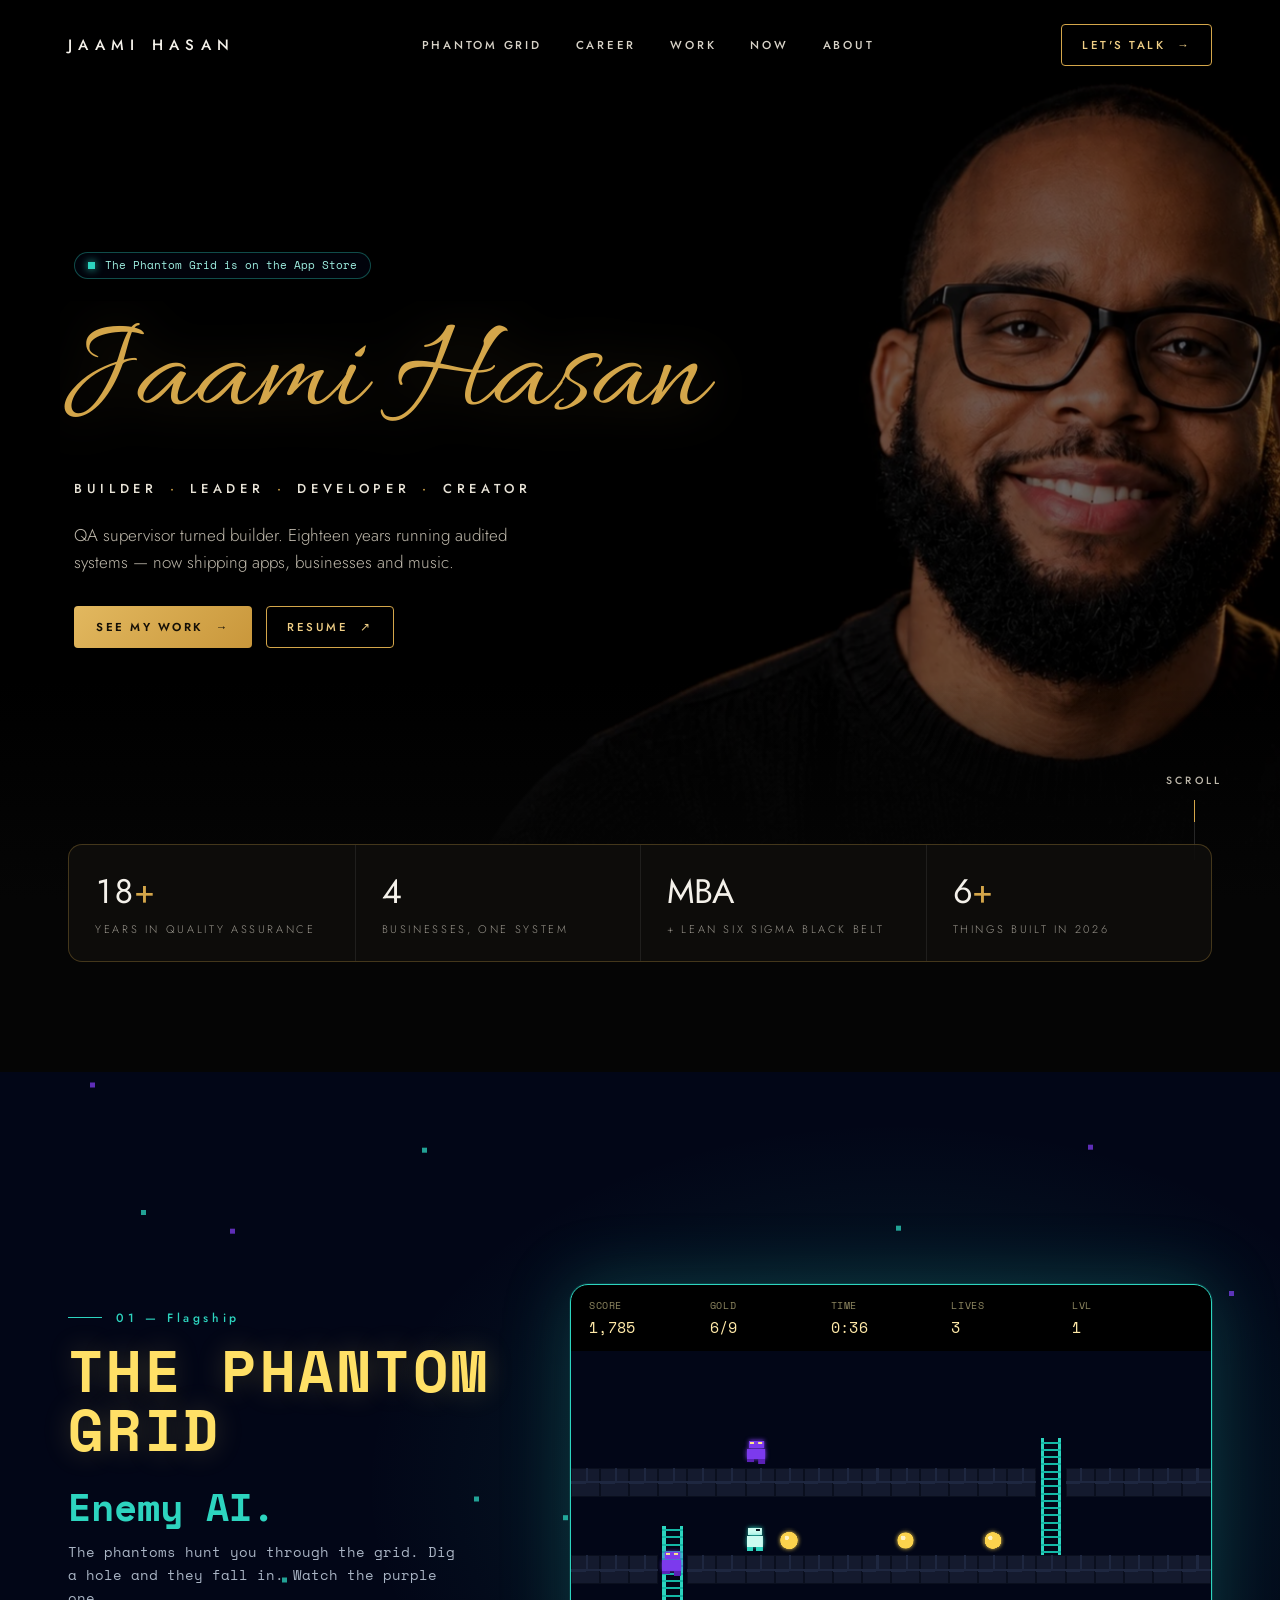
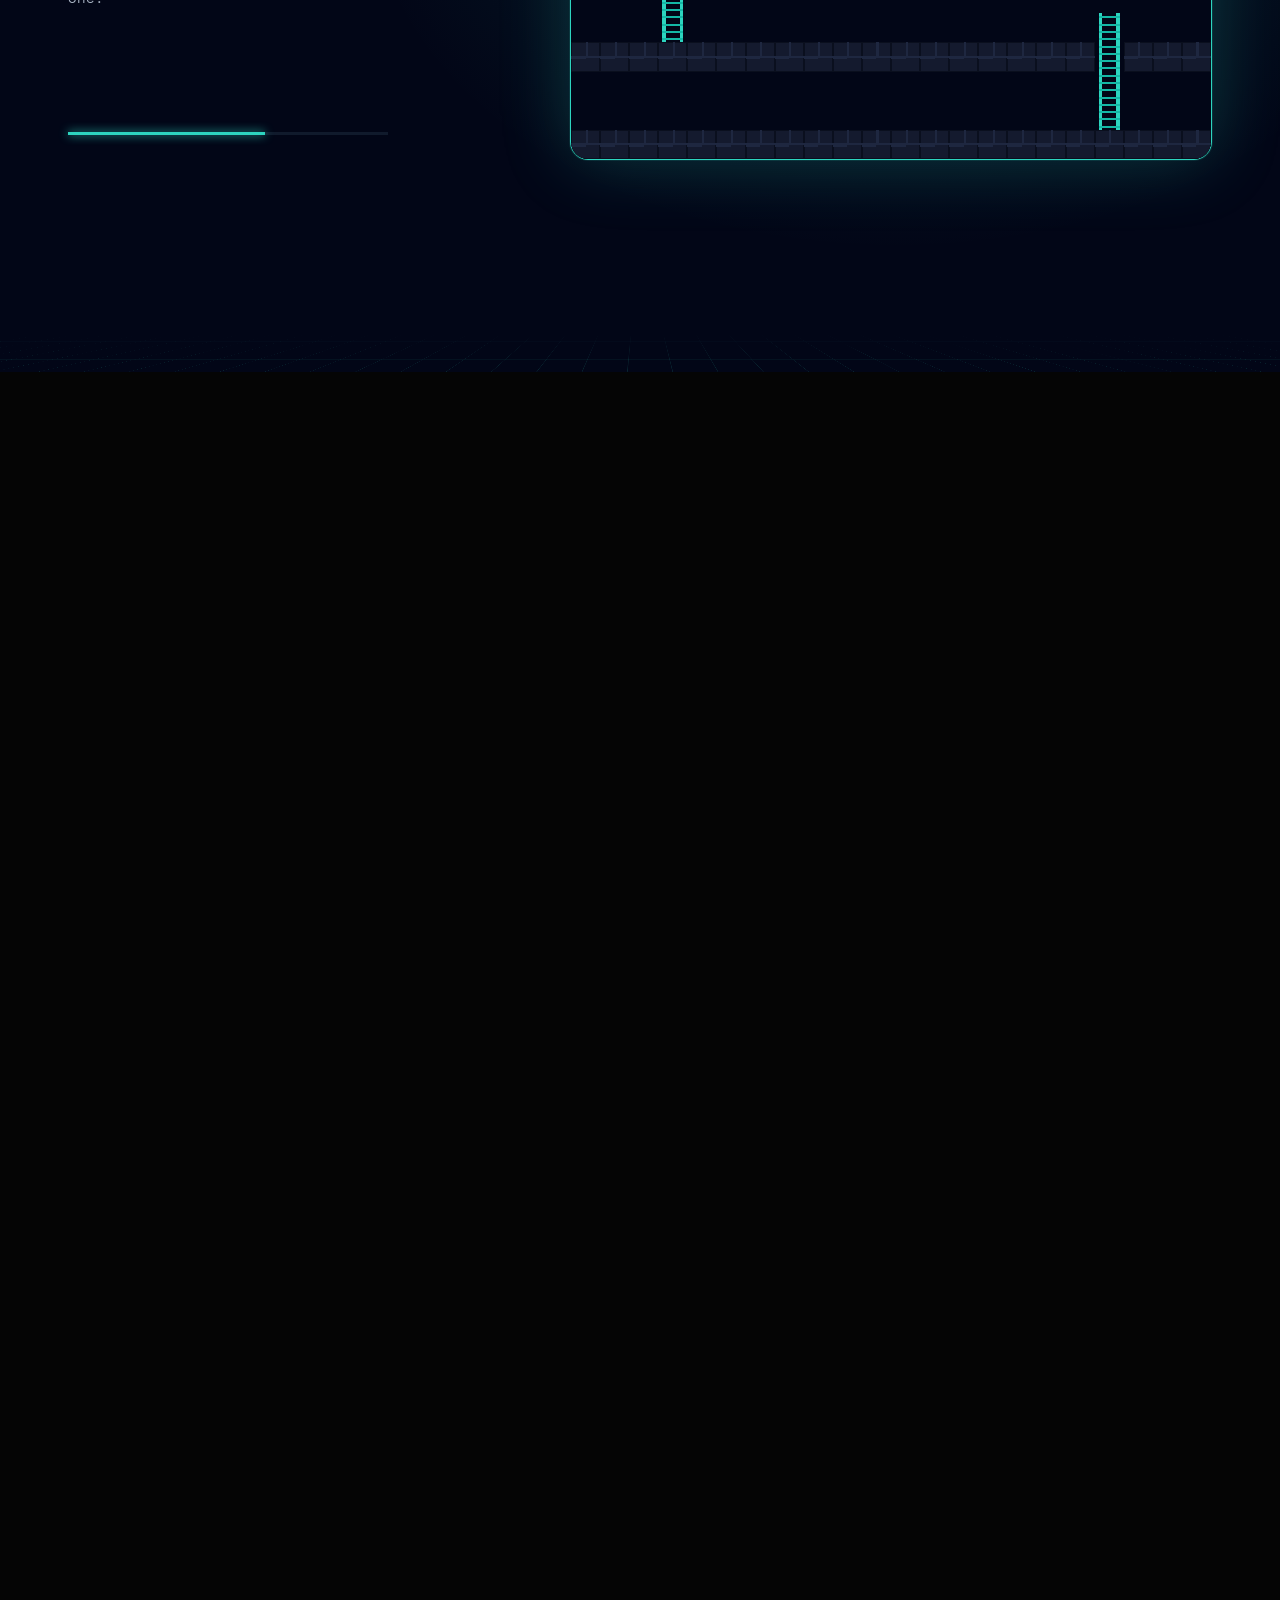
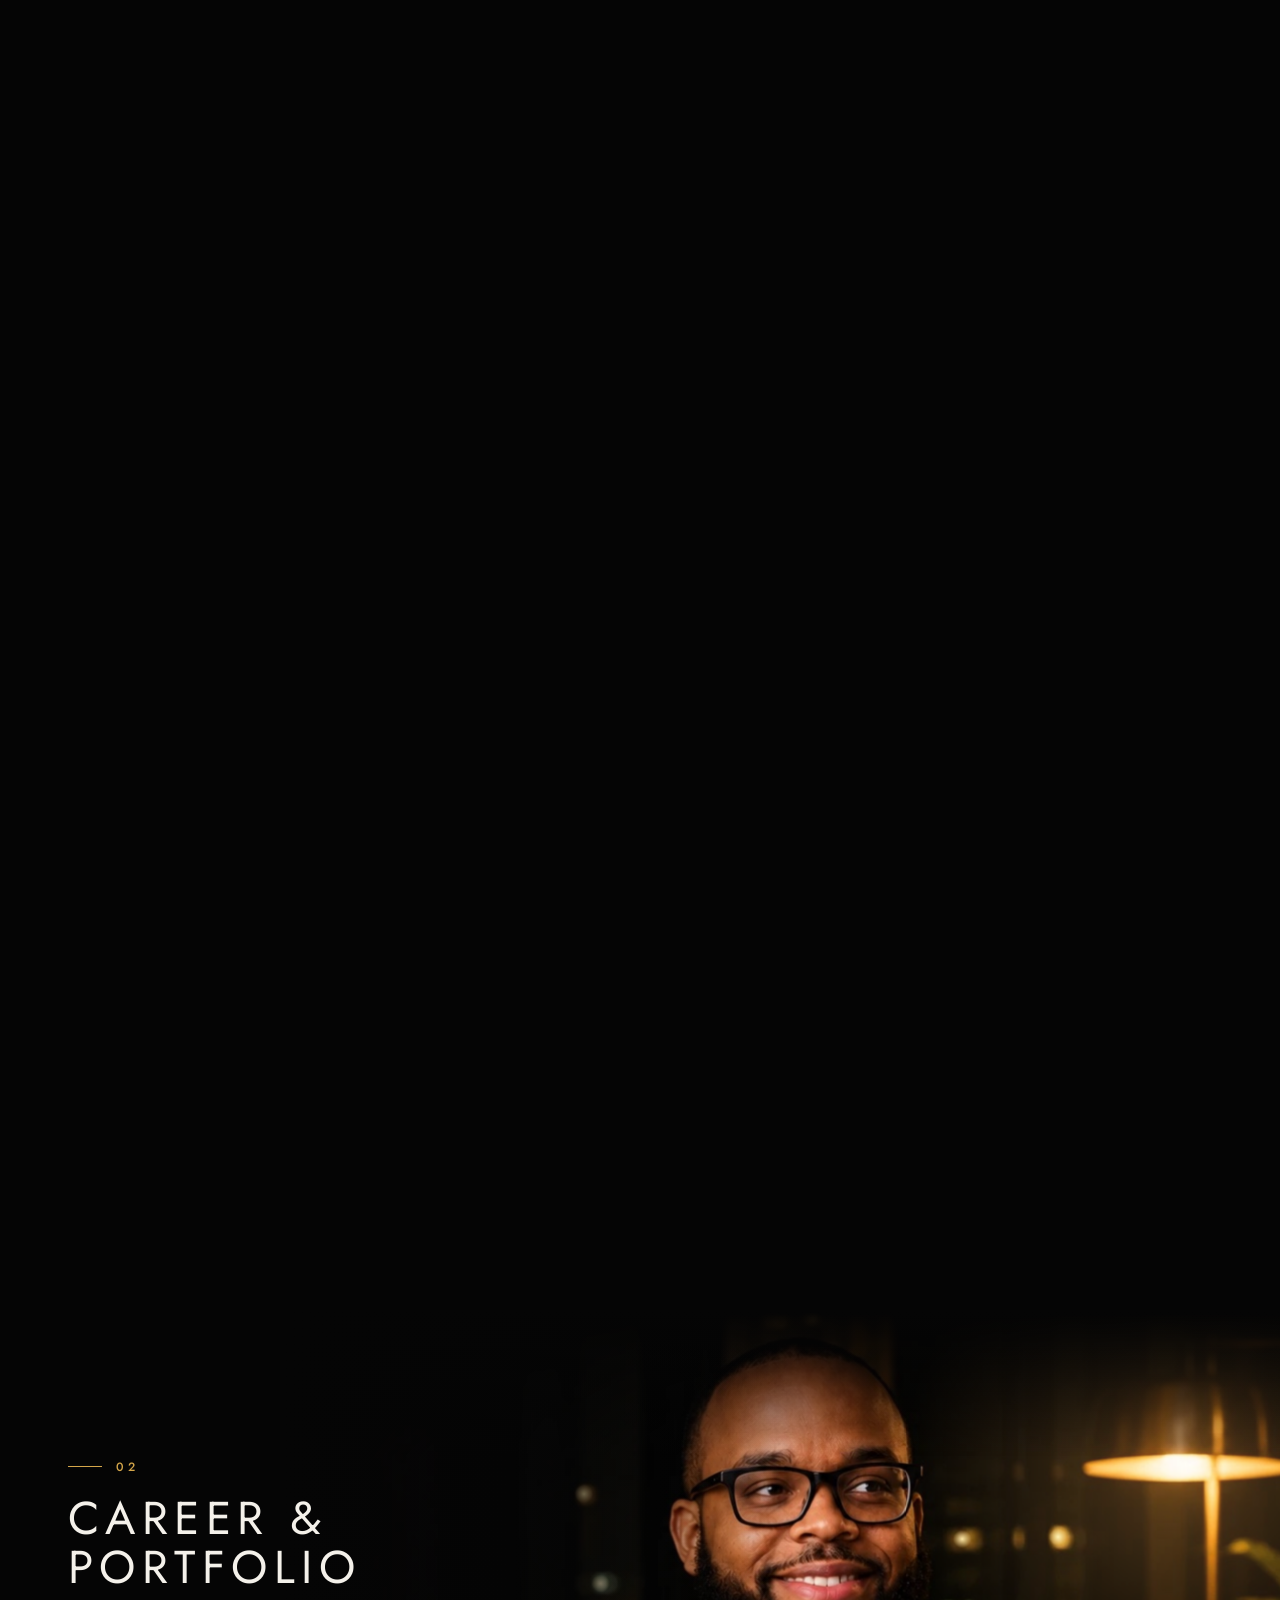
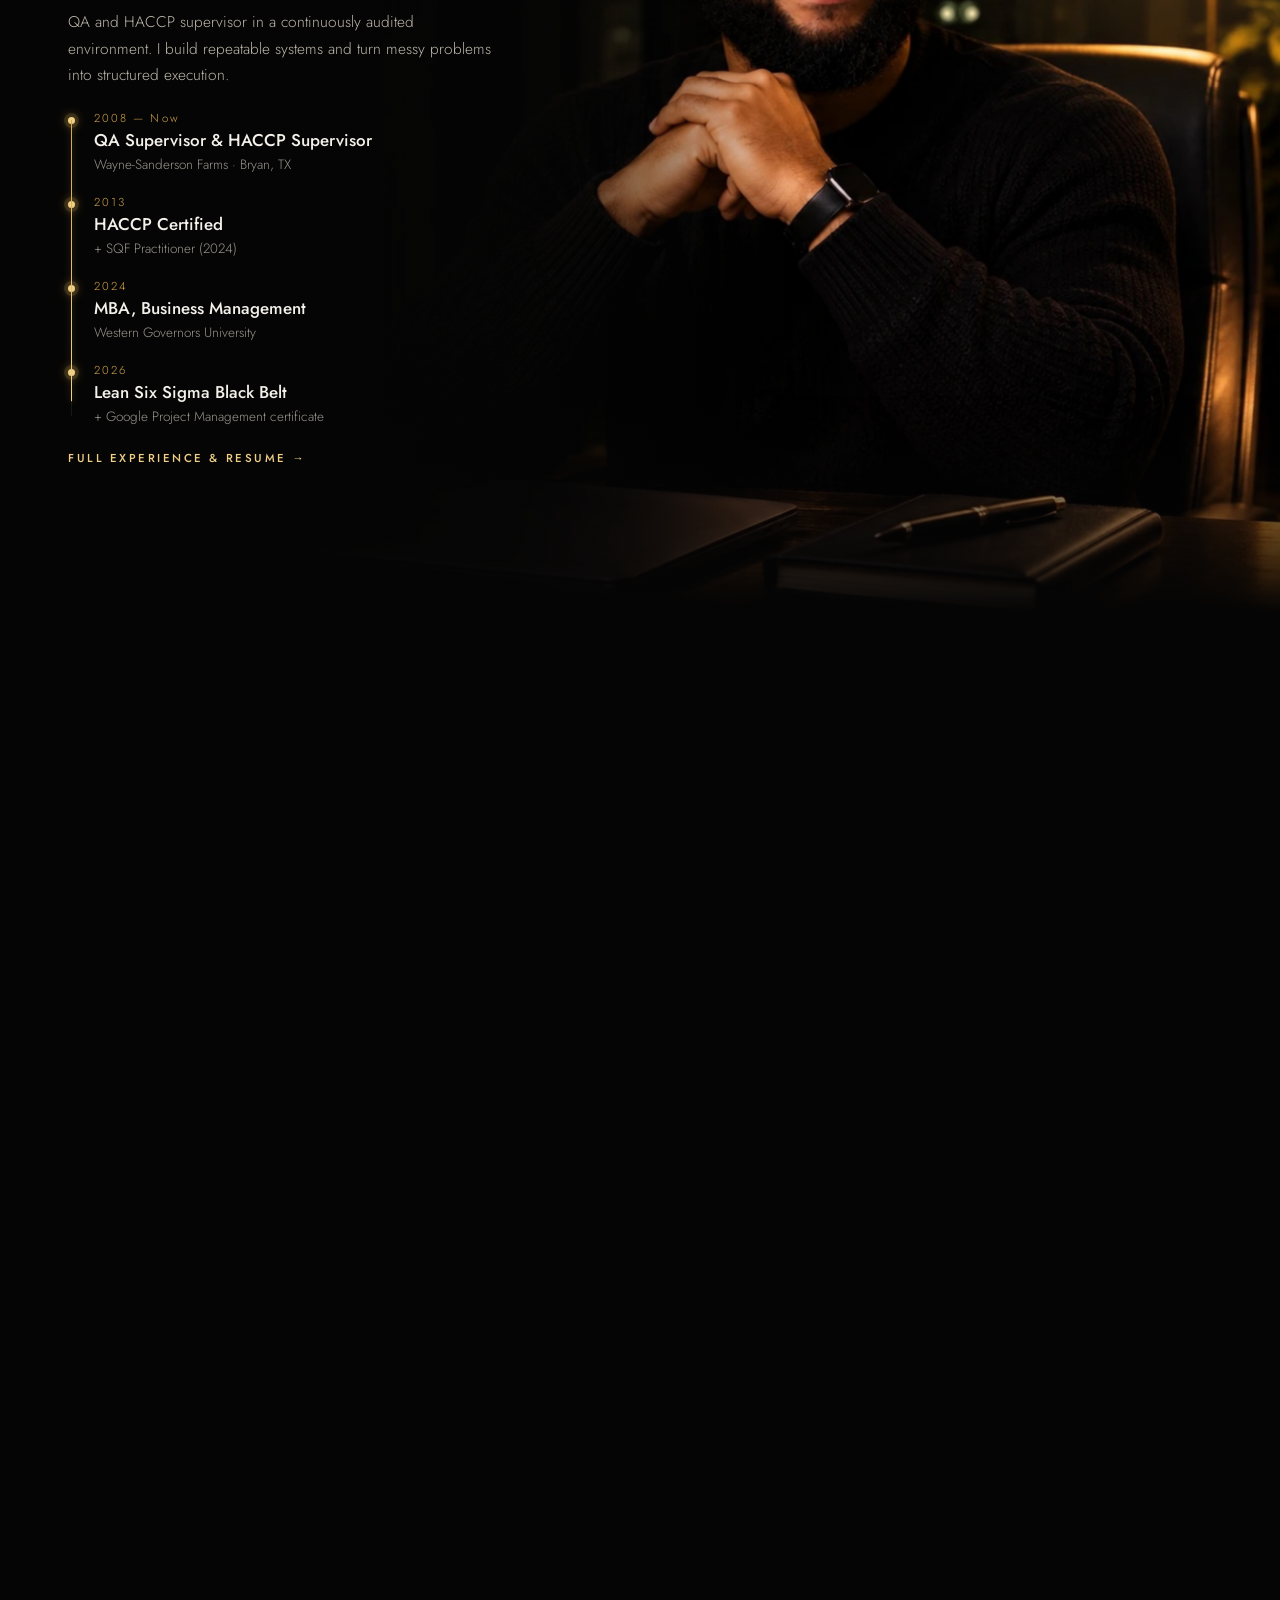
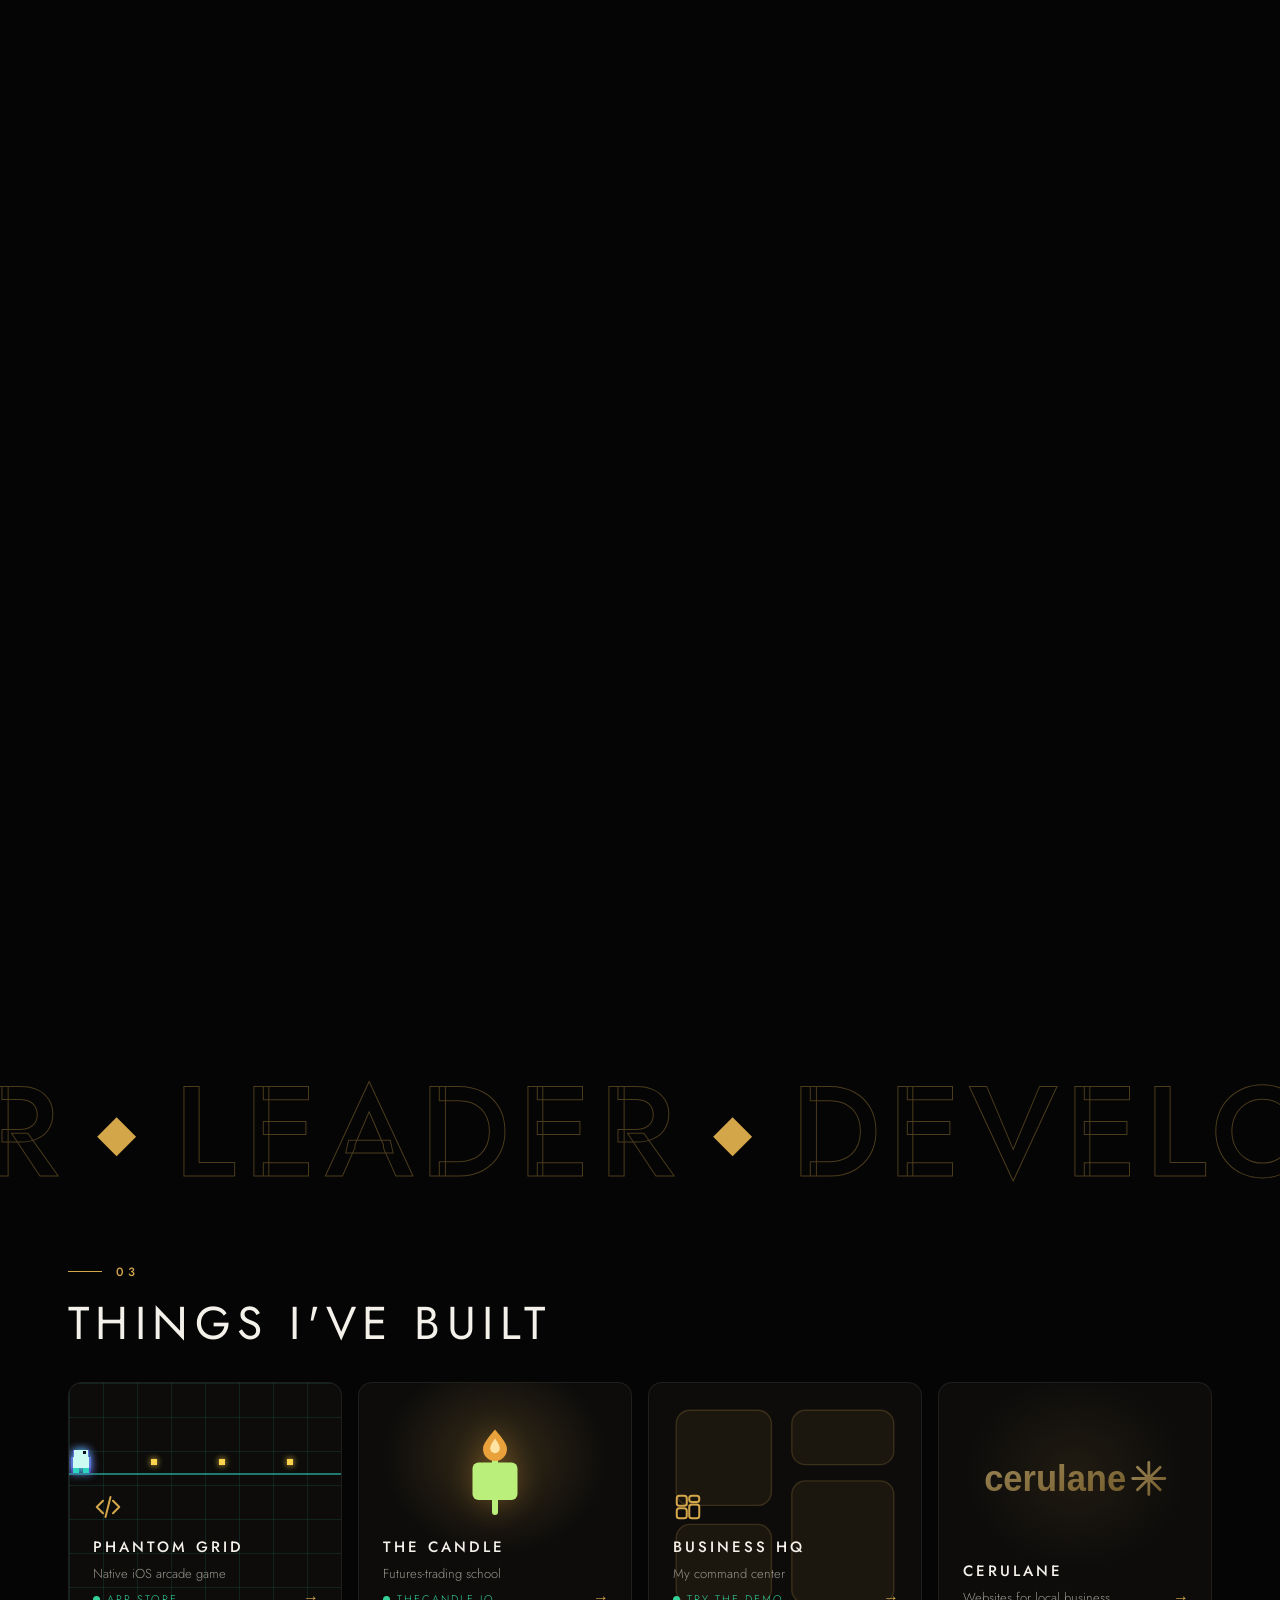
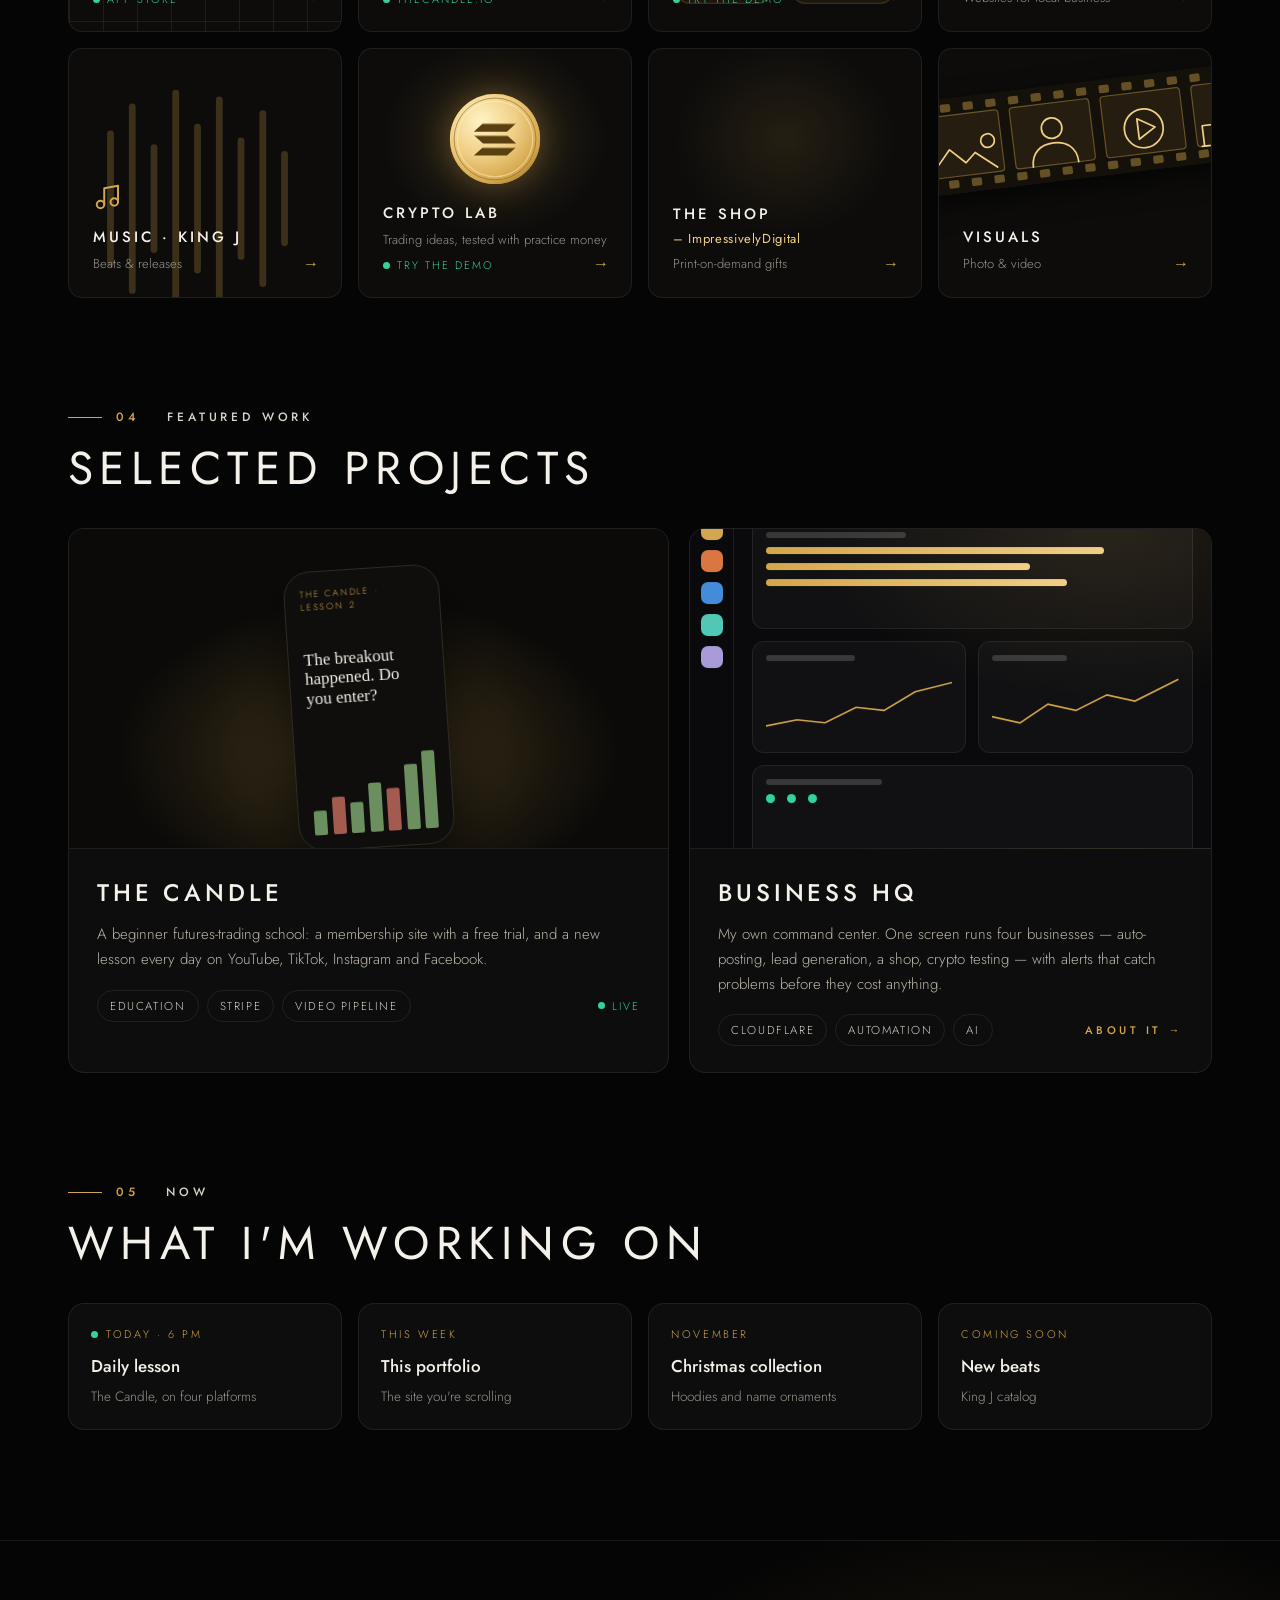
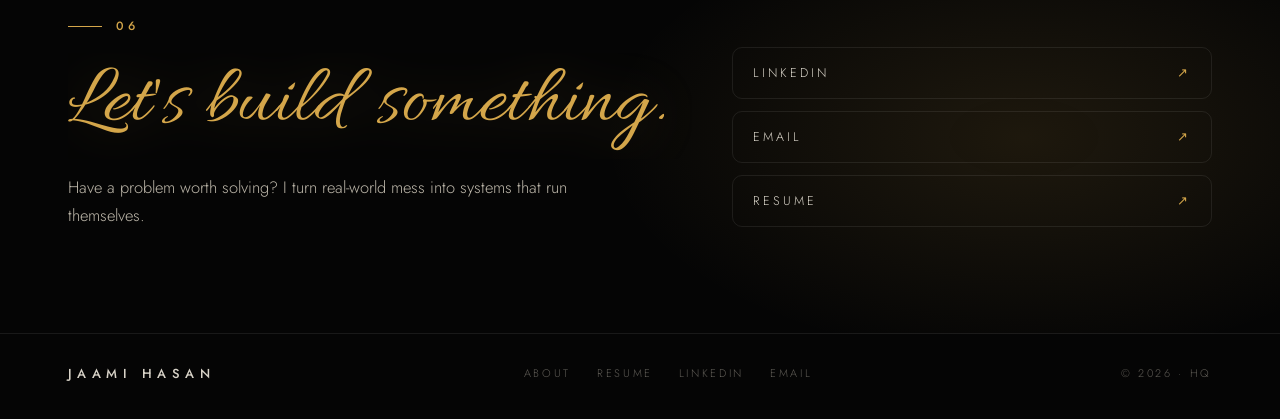
==== commit 05b0da8c: "Inner pages match the home page; remove Trading page, overtime line and Operations leader wording Co" ====
--- a/index.html
+++ b/index.html
@@ -4,12 +4,12 @@
 <meta charset="utf-8">
 <meta name="viewport" content="width=device-width, initial-scale=1">
 <title>Jaami Hasan</title>
-<meta name="description" content="Jaami Hasan. Builder, leader, developer and creator. Operations leader turned builder, and the maker of The Phantom Grid on the App Store.">
+<meta name="description" content="Jaami Hasan. Builder, leader, developer and creator. QA supervisor turned builder, and the maker of The Phantom Grid on the App Store.">
 <meta name="theme-color" content="#050505">
 <link rel="canonical" href="https://jaamihasan.com/">
 <meta property="og:type" content="website">
 <meta property="og:title" content="Jaami Hasan">
-<meta property="og:description" content="Operations leader turned builder. Apps, businesses and music.">
+<meta property="og:description" content="QA supervisor turned builder. Apps, businesses and music.">
 <meta property="og:url" content="https://jaamihasan.com/">
 <meta property="og:image" content="https://jaamihasan.com/og-phantom-grid.png">
 <meta name="twitter:card" content="summary_large_image">
@@ -35,7 +35,7 @@
     <a class="pill seq" style="--d:1.5s" href="#phantom"><i></i>The Phantom Grid is on the App Store</a>
     <h1 class="sig">Jaami Hasan</h1>
     <div class="roles caps seq" style="--d:1.7s">Builder<i>·</i>Leader<i>·</i>Developer<i>·</i>Creator</div>
-    <p class="intro seq" style="--d:1.85s">Operations leader turned builder. Eighteen years running audited systems — now shipping apps, businesses and music.</p>
+    <p class="intro seq" style="--d:1.85s">QA supervisor turned builder. Eighteen years running audited systems — now shipping apps, businesses and music.</p>
     <div class="cta seq" style="--d:2s"><a class="solid" href="#phantom" data-mag>See my work <span>→</span></a><a class="outline" href="career.html" data-mag>Resume <span>↗</span></a></div>
   </div>
   <div class="scroll caps seq" style="--d:2.4s">Scroll</div>
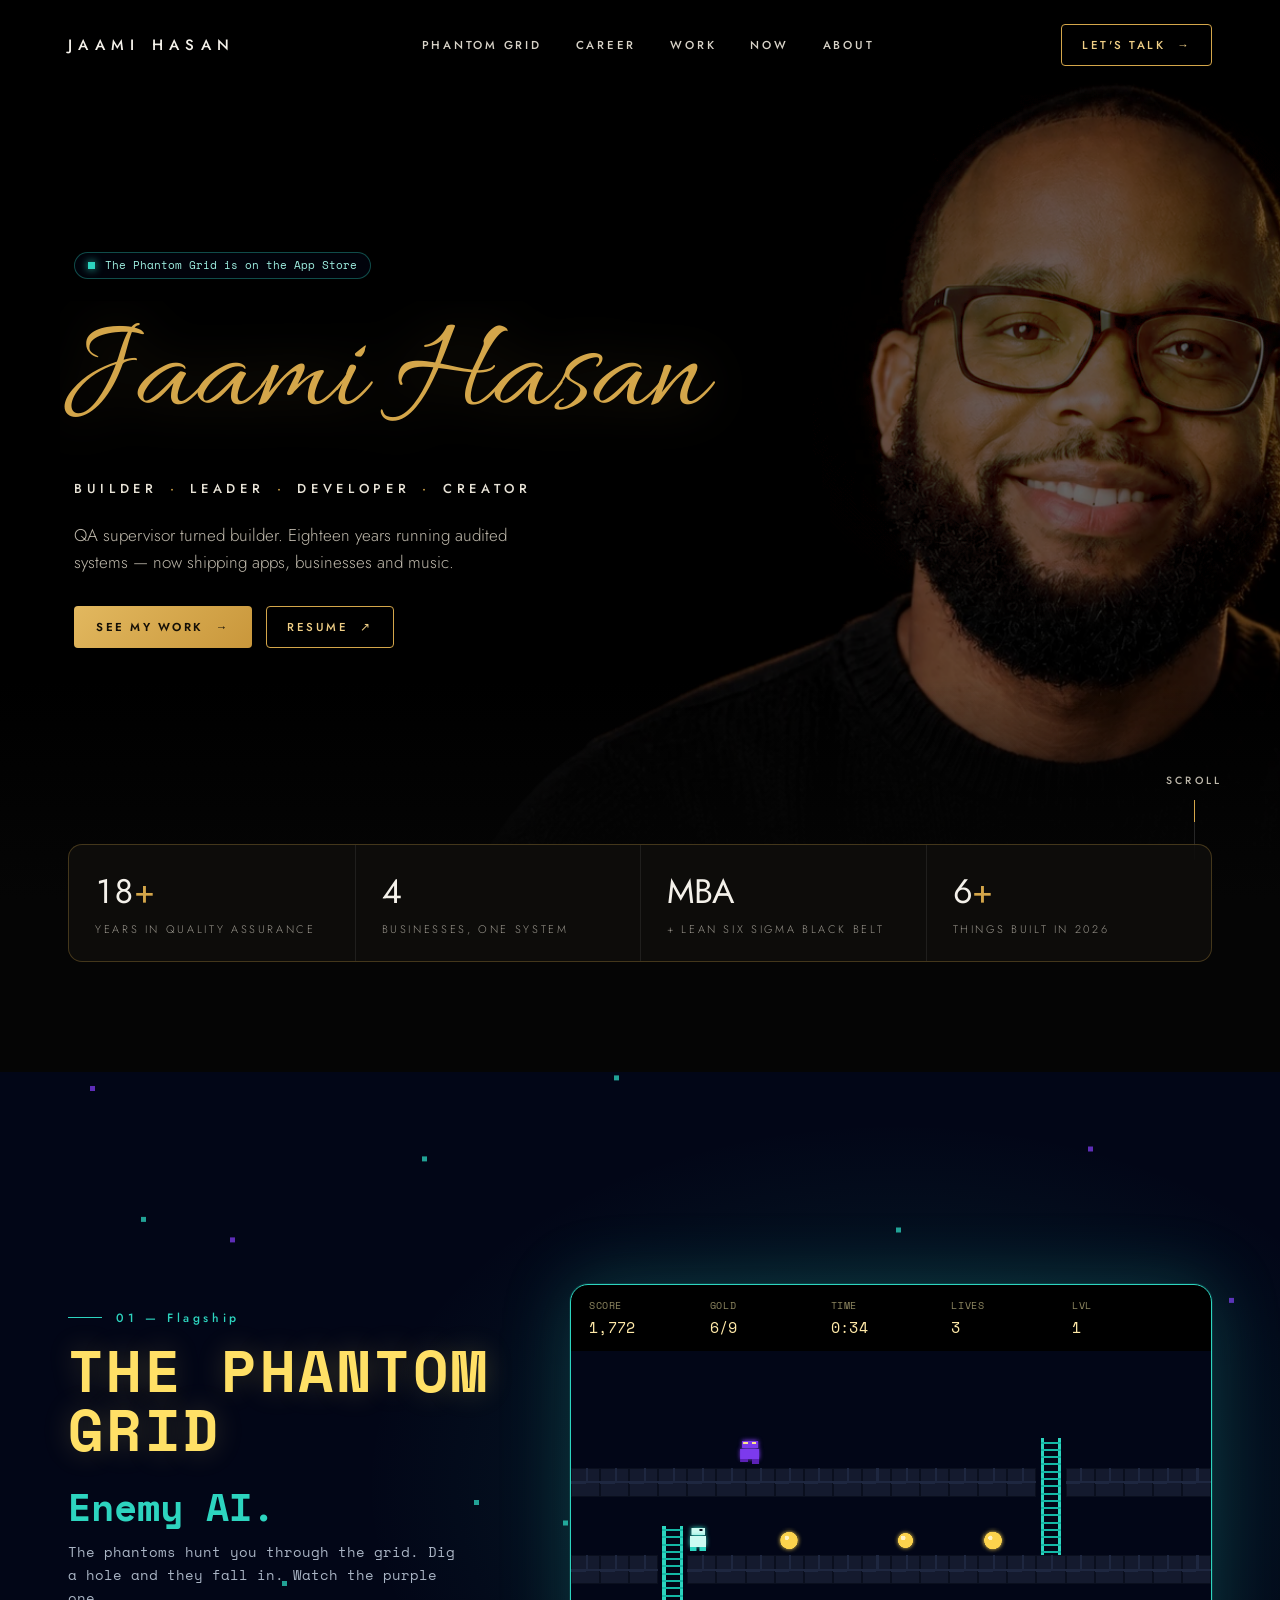
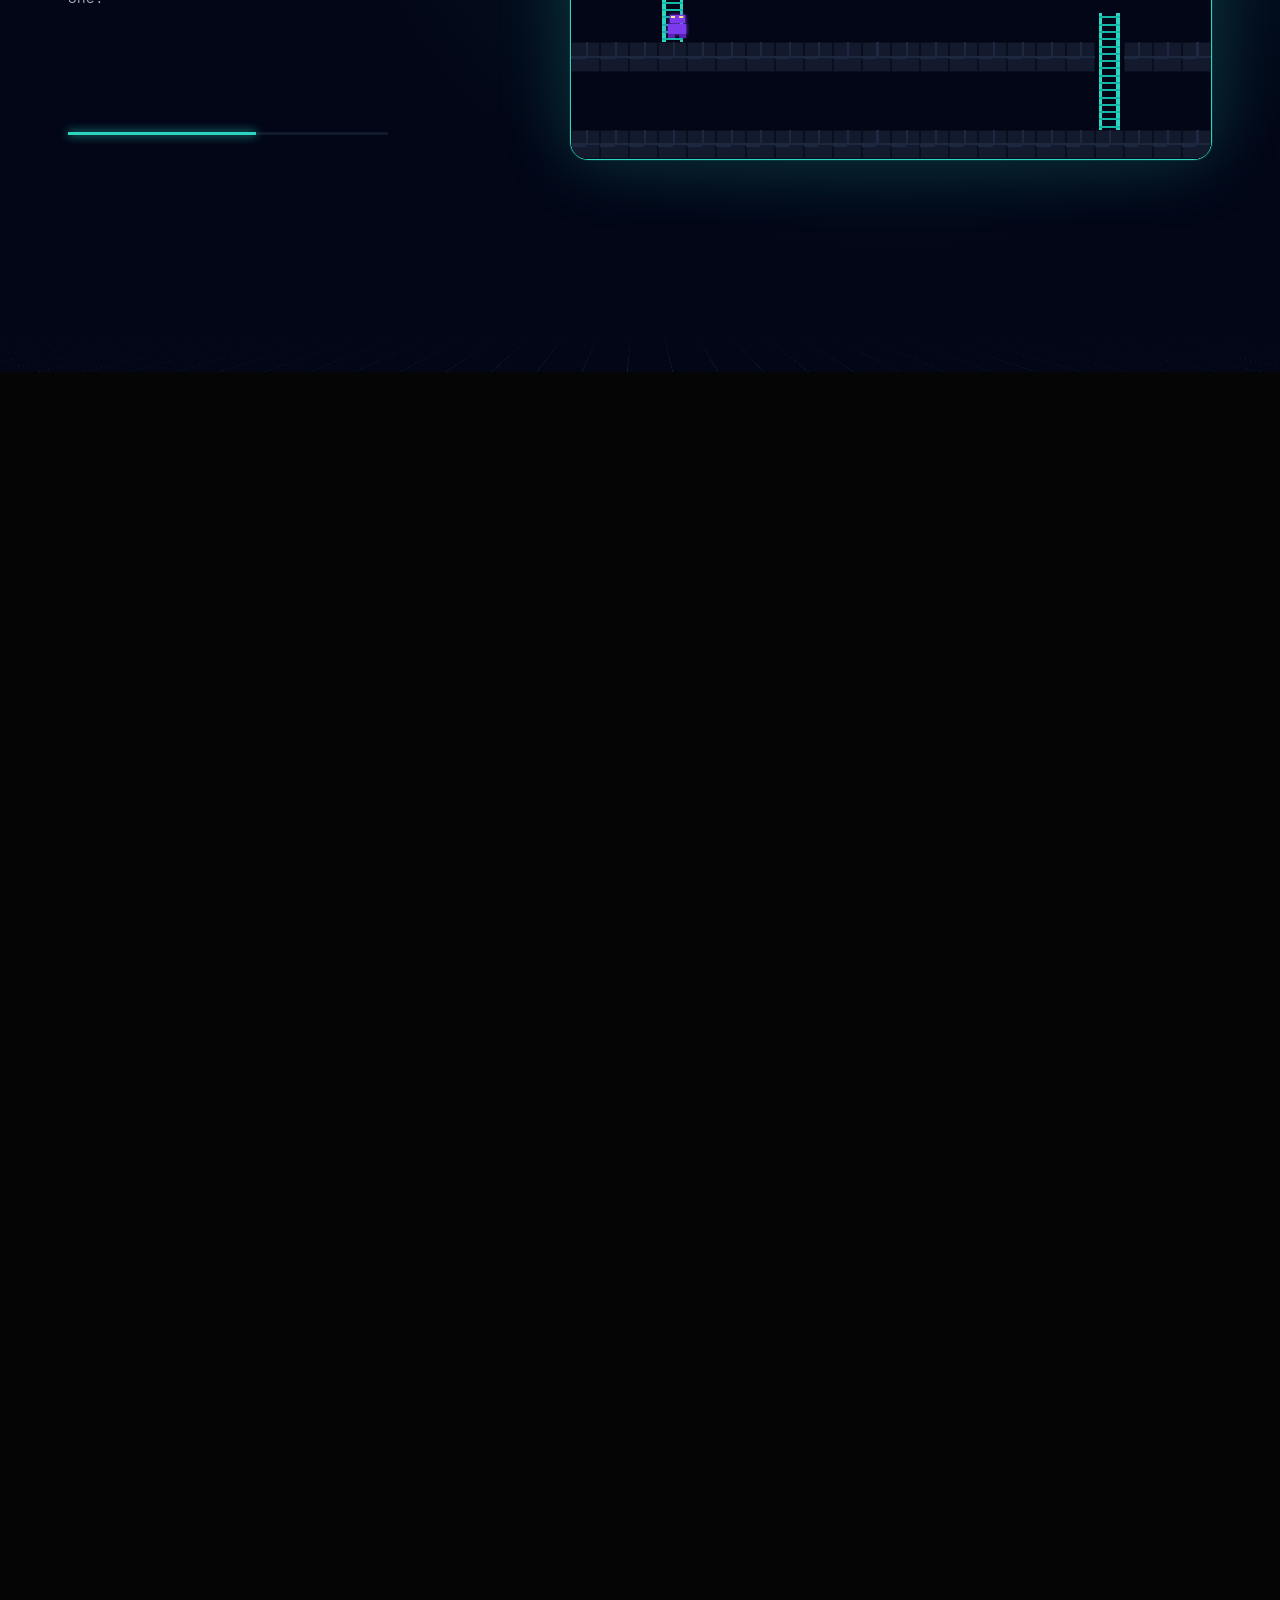
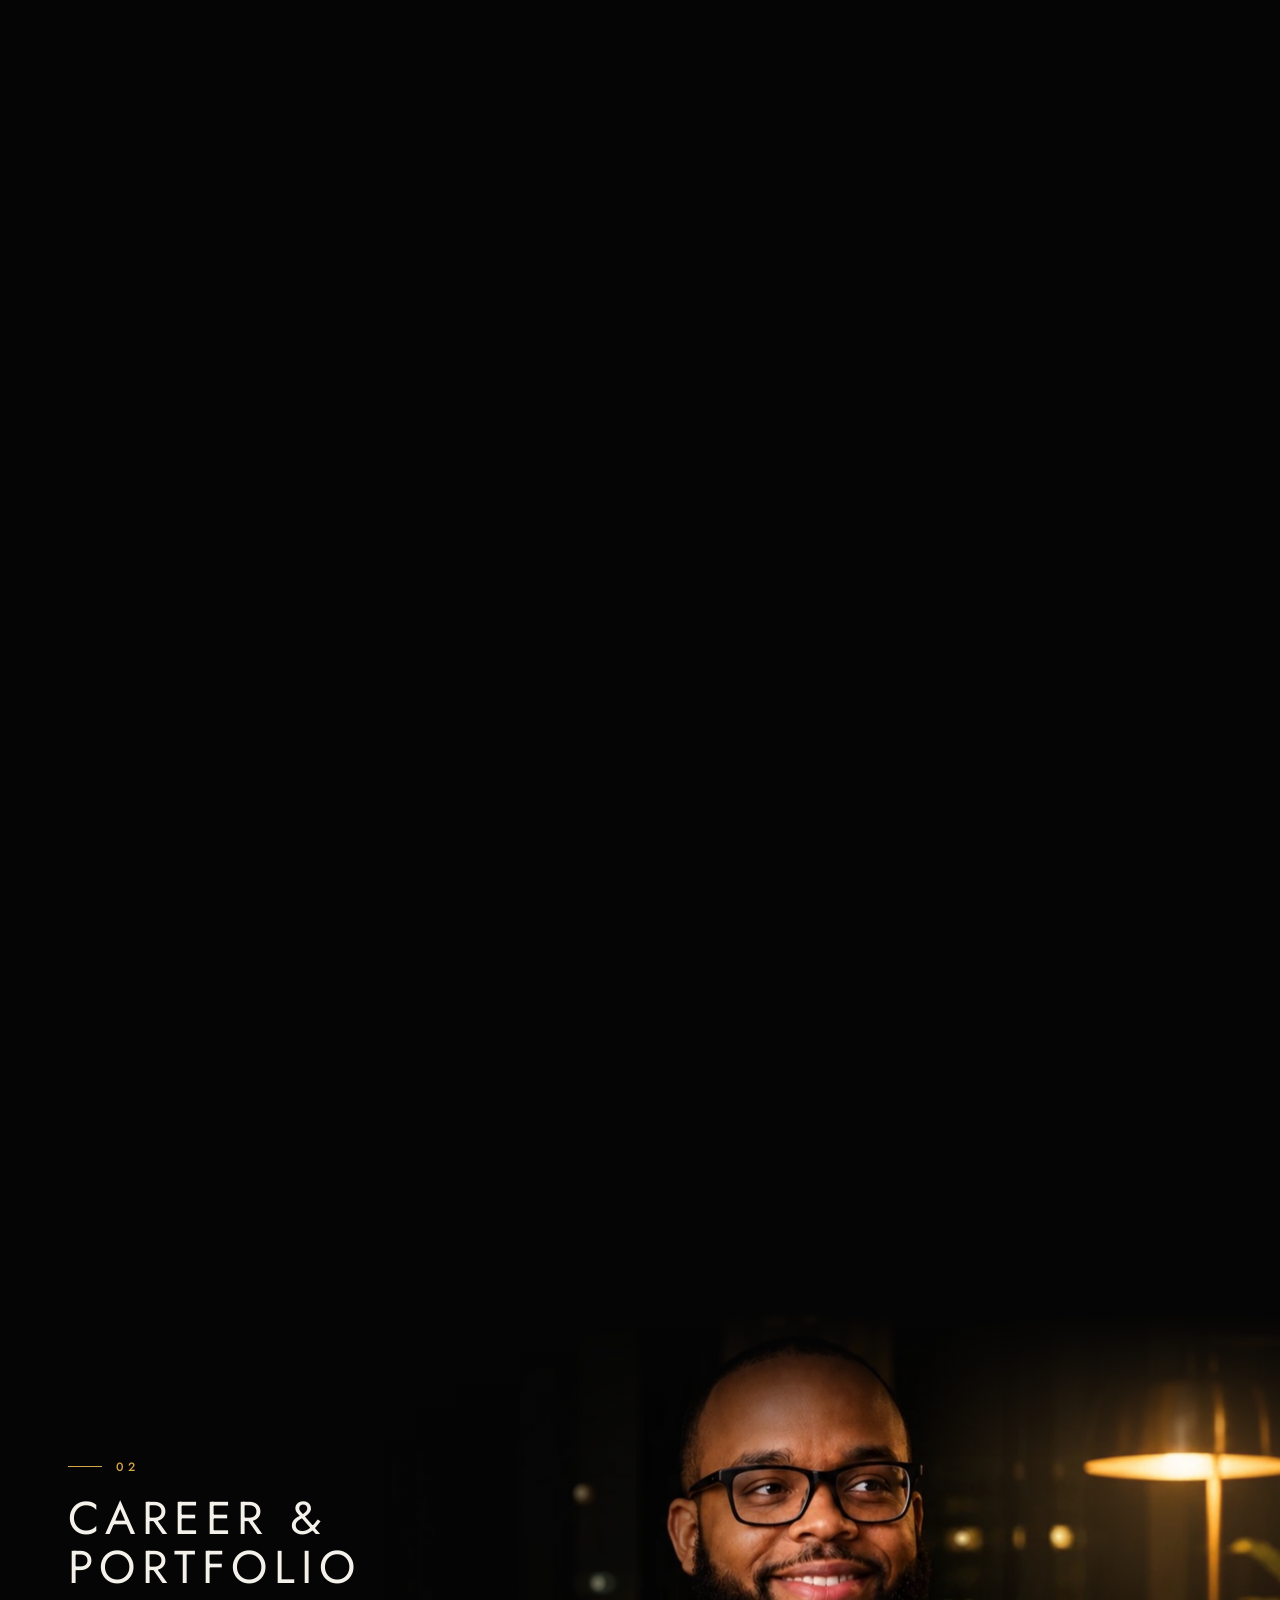
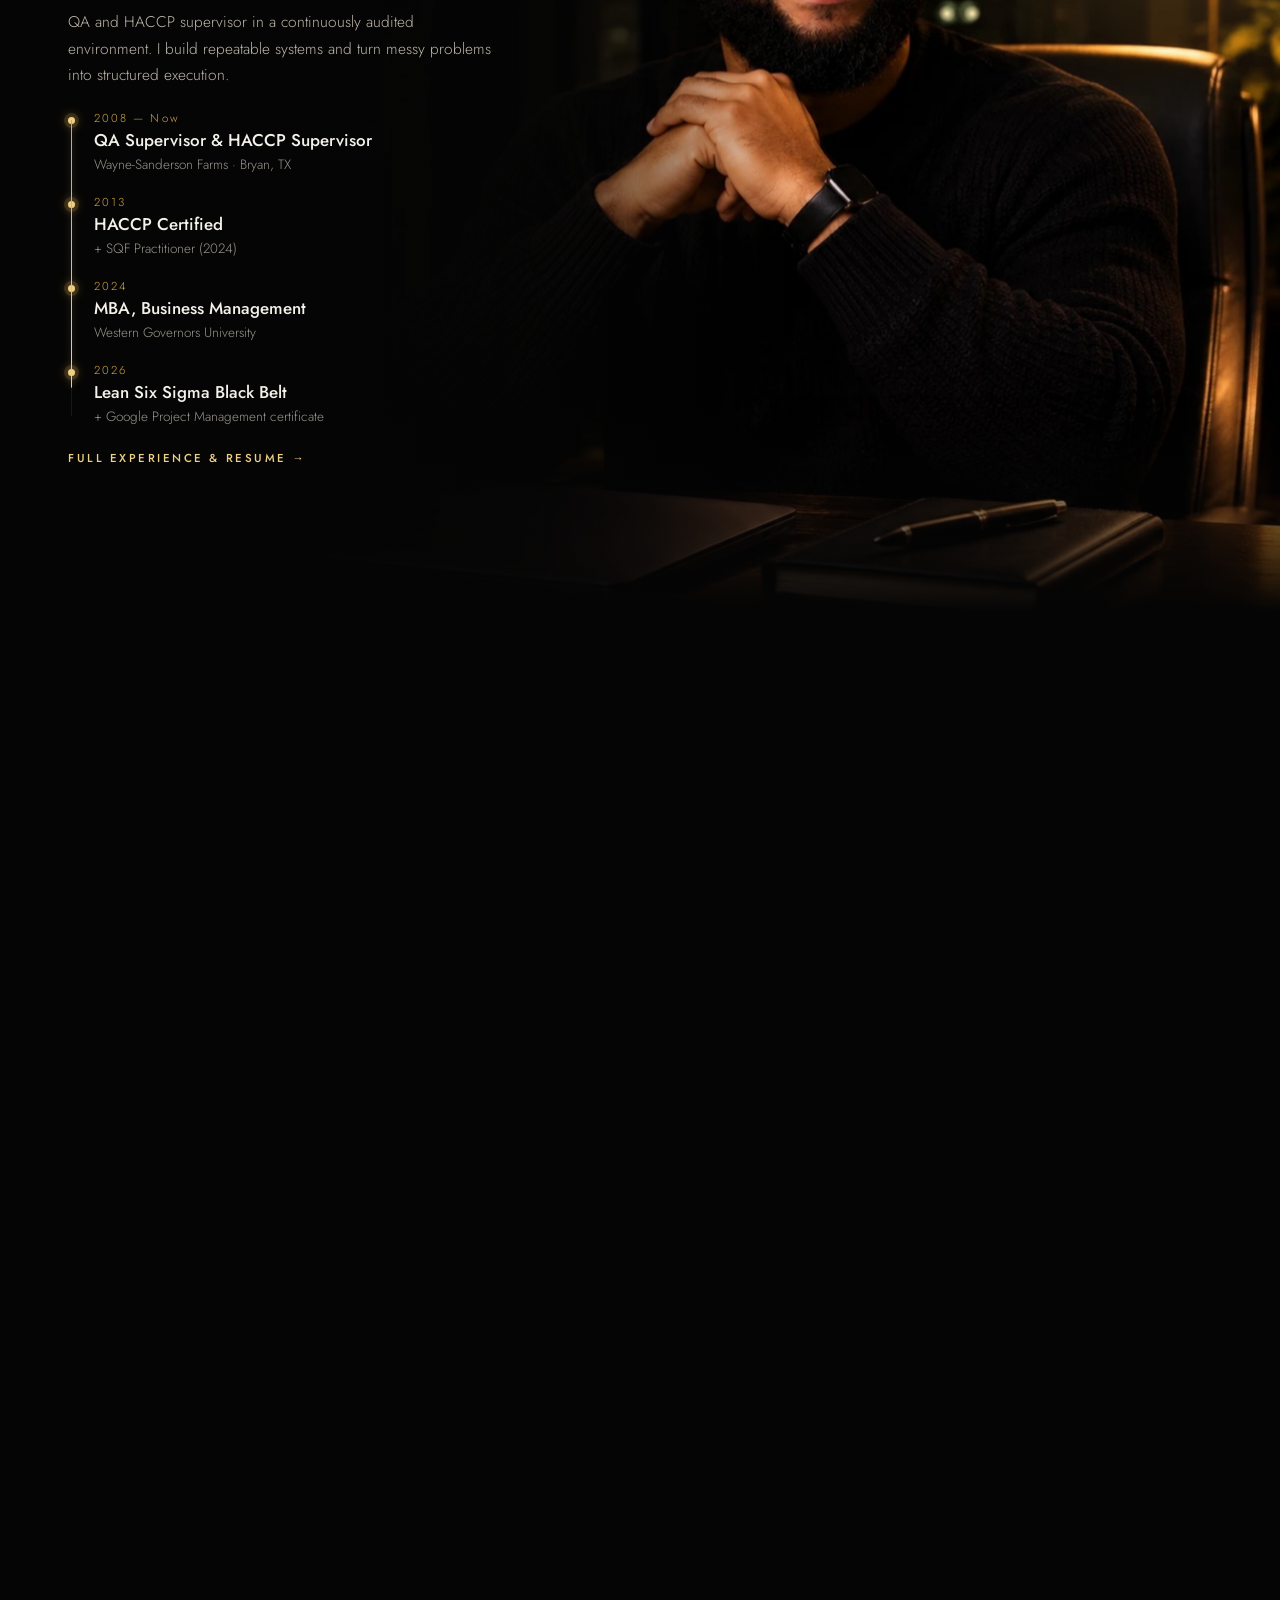
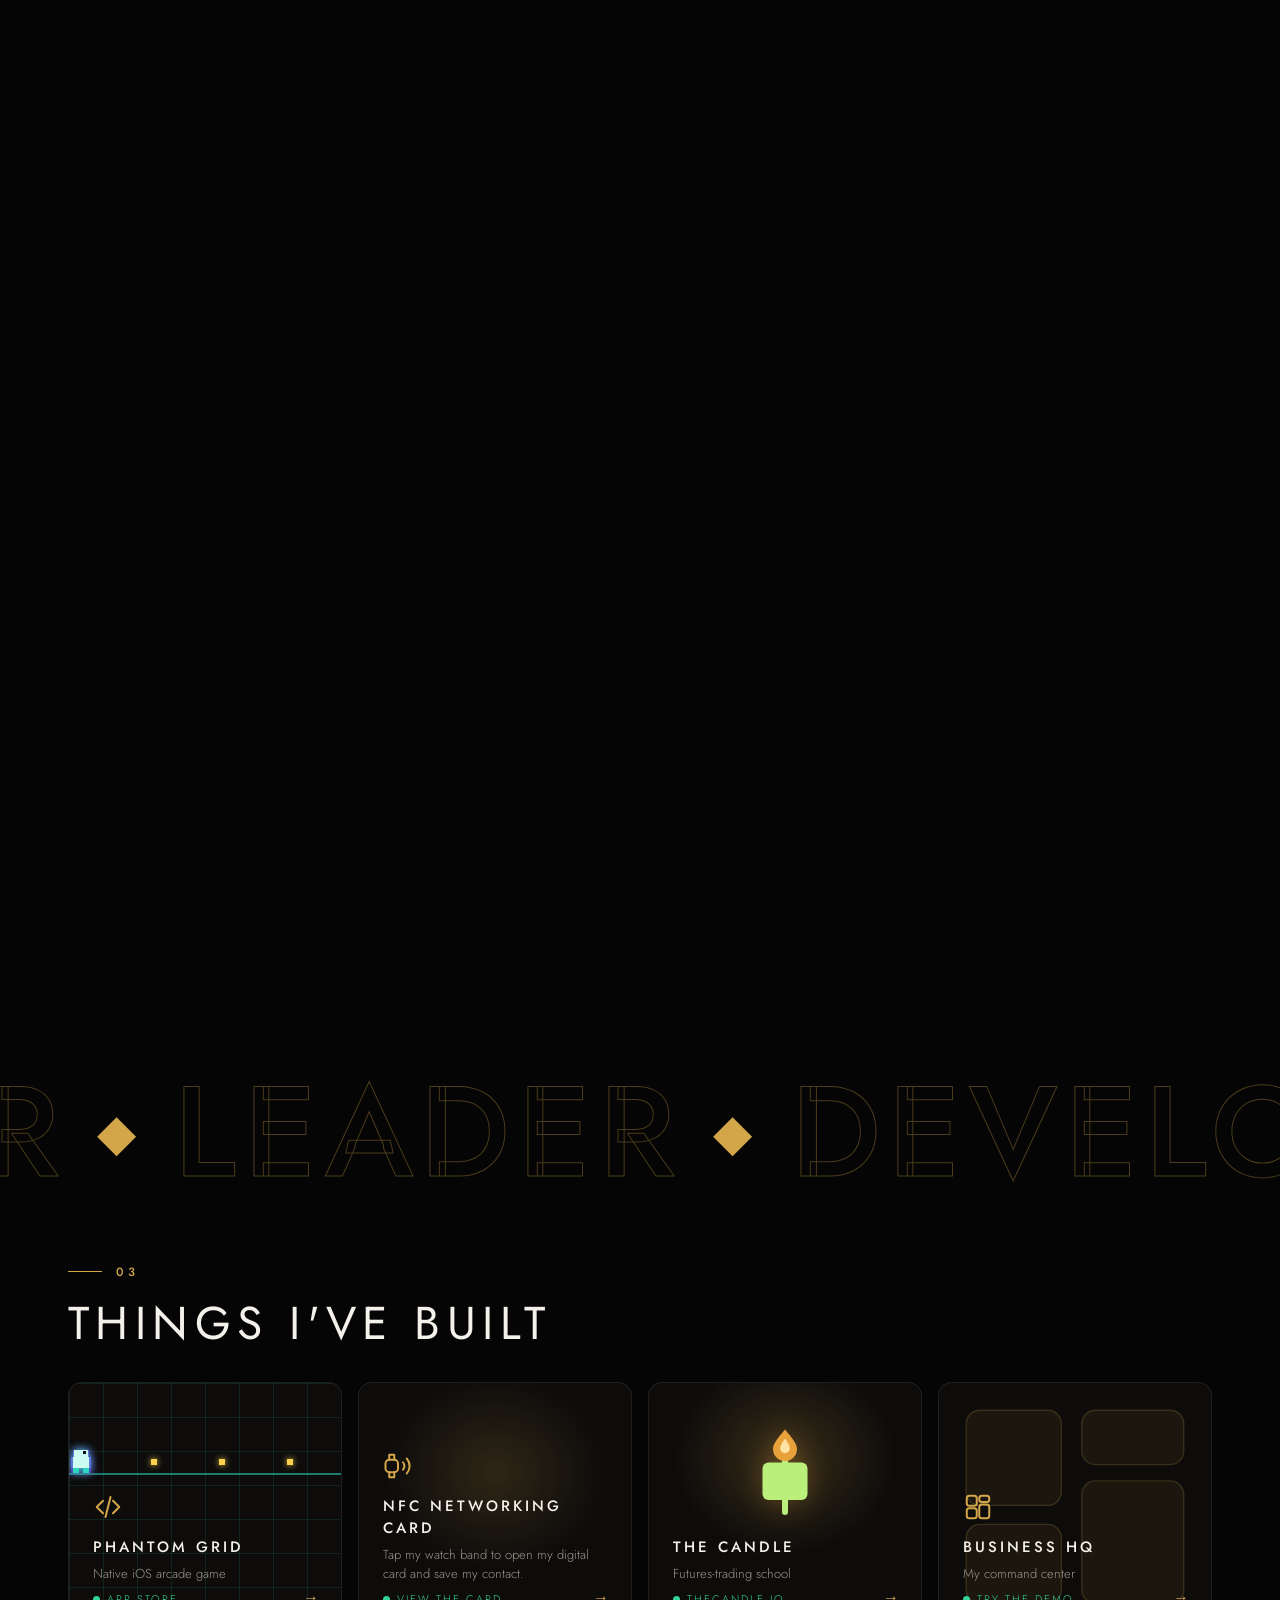
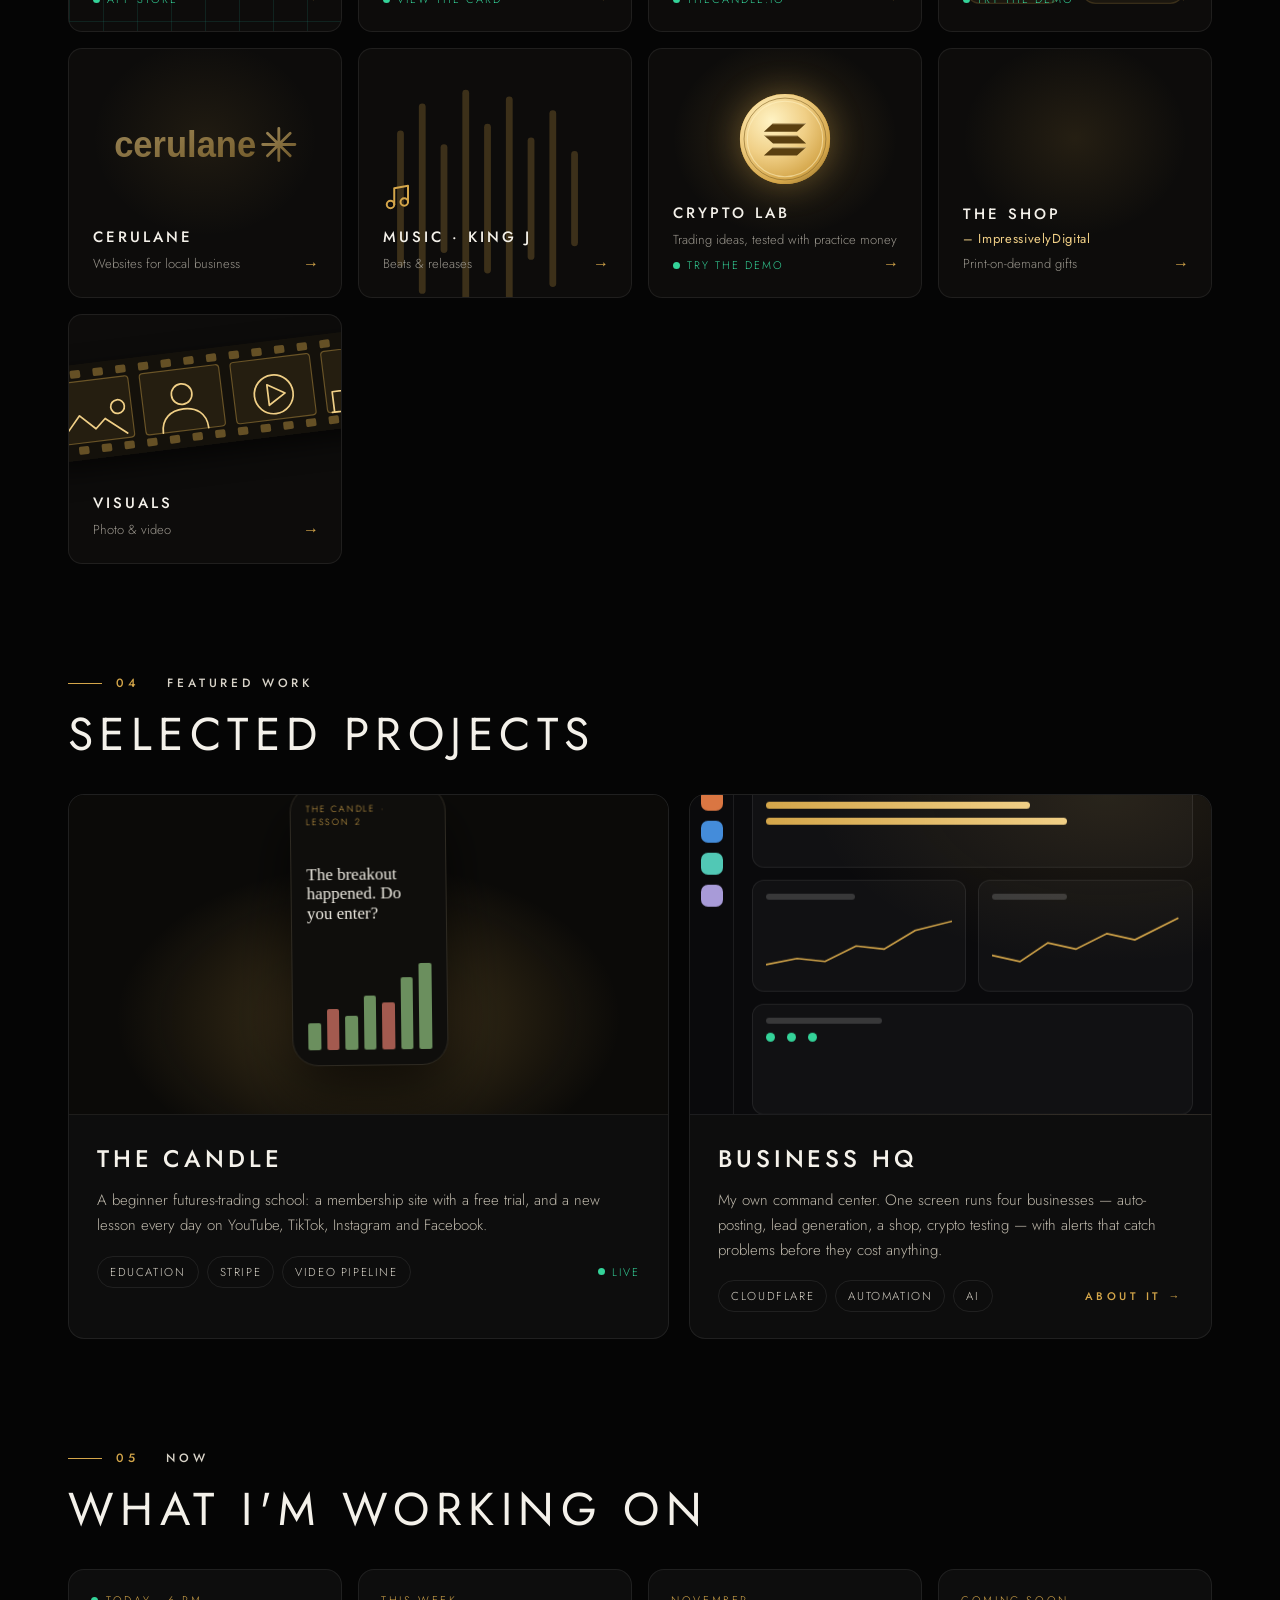
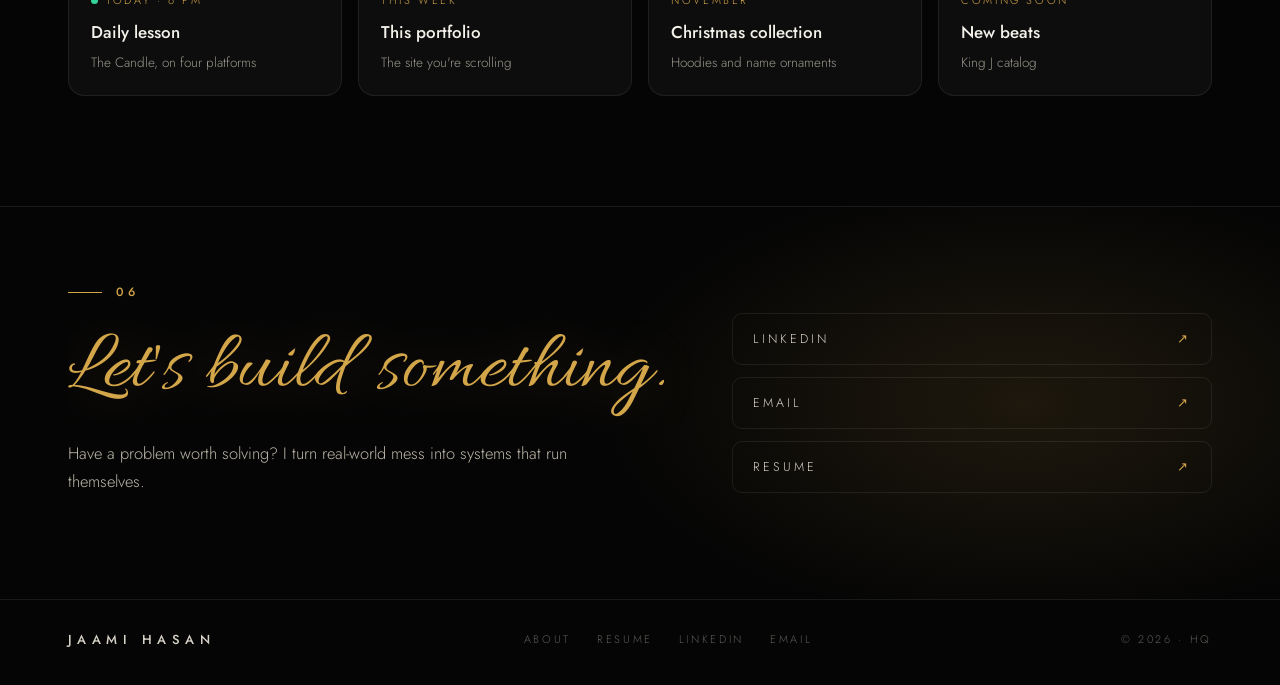
==== commit f72e0214: "Add NFC networking card to portfolio projects" ====
--- a/index.html
+++ b/index.html
@@ -99,6 +99,11 @@
   <h2 data-in><span class="mask"><span>Things I've built</span></span></h2>
   <div class="built">
     <a class="tile" href="#phantom" data-r data-tilt style="--d:0s"><div class="art a-grid"></div><div class="runway" aria-hidden="true"><i class="coin" style="left:30%;--k:coin1"></i><i class="coin" style="left:55%;--k:coin2"></i><i class="coin" style="left:80%;--k:coin3"></i><svg class="pg-enemy" viewBox="0 0 24 24"><path class="b" d="M4 1h16v7h2v11H2V8h2z"/><path class="eye" d="M6 2h4v3H6zM14 2h4v3h-4z"/><path class="l1" d="M2 19h8v5H2z"/><path class="l2" d="M14 19h8v5h-8z"/></svg><svg class="pg-run" viewBox="0 0 24 24"><path class="b" d="M5 1h14v7h1v11H4V8h1z"/><path class="eye" d="M14 2h3v3h-3z"/><path class="l1" d="M4 19h6v5H4z"/><path class="l2" d="M14 19h6v5h-6z"/></svg></div><div class="ico"><svg viewBox="0 0 24 24"><path d="M8 7l-5 5 5 5M16 7l5 5-5 5M14 4l-4 16"/></svg></div><b>Phantom Grid</b><small>Native iOS arcade game</small><span class="live">App Store</span><span class="arrow">→</span></a>
+    <a class="tile" href="/tap" data-r data-tilt style="--d:0s">
+      <div class="art a-glow" style="--ac:rgba(212,166,74,.28);--ax:50%;--ay:36%"></div>
+      <div class="ico" aria-hidden="true"><svg viewBox="0 0 24 24"><rect x="2" y="7" width="10" height="10" rx="3"/><path d="M5 7V3h4v4m-4 10v4h4v-4m7-8a5 5 0 0 1 0 6m3-9a9 9 0 0 1 0 12"/></svg></div>
+      <b>NFC Networking Card</b><small>Tap my watch band to open my digital card and save my contact.</small><span class="live">View the card</span><span class="arrow">→</span>
+    </a>
     <a class="tile" href="https://thecandle.io" target="_blank" rel="noopener" data-r data-tilt style="--d:.07s"><div class="art a-glow" style="--ac:rgba(212,166,74,.35)"></div><svg class="mark candle-mark" viewBox="0 0 64 64" aria-hidden="true"><line x1="32" y1="49" x2="32" y2="58" stroke="#b9ef7a" stroke-width="4" stroke-linecap="round"/><rect x="17" y="25" width="30" height="25" rx="4" fill="#b9ef7a"/><line x1="32" y1="19" x2="32" y2="26" stroke="#b9ef7a" stroke-width="4" stroke-linecap="round"/><path class="fl" d="M32 3C37 9 40 12.5 40 16A8 8 0 0 1 24 16C24 12.5 27 9 32 3Z" fill="#e9a23b"/><path class="fl2" d="M32 9C34 11.8 35.2 13.6 35.2 15.6A3.2 3.2 0 0 1 28.8 15.6C28.8 13.6 30 11.8 32 9Z" fill="#ffe3a3"/></svg><b>The Candle</b><small>Futures-trading school</small><span class="live">thecandle.io</span><span class="arrow">→</span></a>
     <a class="tile" href="hq-tour.html" data-r data-tilt style="--d:.14s"><svg class="art a-hq" viewBox="0 0 200 250"><rect x="20" y="20" width="70" height="70" rx="10" style="--d:0s"/><rect x="105" y="20" width="75" height="40" rx="10" style="--d:1.5s"/><rect x="105" y="72" width="75" height="90" rx="10" style="--d:3s"/><rect x="20" y="104" width="70" height="58" rx="10" style="--d:4.5s"/></svg><div class="ico"><svg viewBox="0 0 24 24"><rect x="3" y="3" width="8" height="8" rx="2"/><rect x="13" y="3" width="8" height="5" rx="2"/><rect x="13" y="10" width="8" height="11" rx="2"/><rect x="3" y="13" width="8" height="8" rx="2"/></svg></div><b>Business HQ</b><small>My command center</small><span class="live">Try the demo</span><span class="arrow">→</span></a>
     <a class="tile" href="https://cerulane.com" target="_blank" rel="noopener" data-r data-tilt style="--d:.21s"><div class="art a-glow" style="--ac:rgba(212,166,74,.16);--ax:50%;--ay:36%"></div><svg class="mark cer-mark" viewBox="0 0 200 56" aria-hidden="true"><defs><linearGradient id="cerg" x1="0" y1="0" x2="1" y2="1"><stop offset="0" stop-color="#f0cf86"/><stop offset="1" stop-color="#a8843a"/></linearGradient></defs><text x="4" y="41" textLength="150" lengthAdjust="spacingAndGlyphs" fill="url(#cerg)" font-size="40" font-weight="700" font-family="'Helvetica Neue',Helvetica,Arial,sans-serif">cerulane</text><path class="cer-star" d="M178 11v34M161 28h34M166 16l24 24M190 16l-24 24" fill="none" stroke="url(#cerg)" stroke-width="3" stroke-linecap="round"/></svg><b>Cerulane</b><small>Websites for local business</small><span class="arrow">→</span></a>
